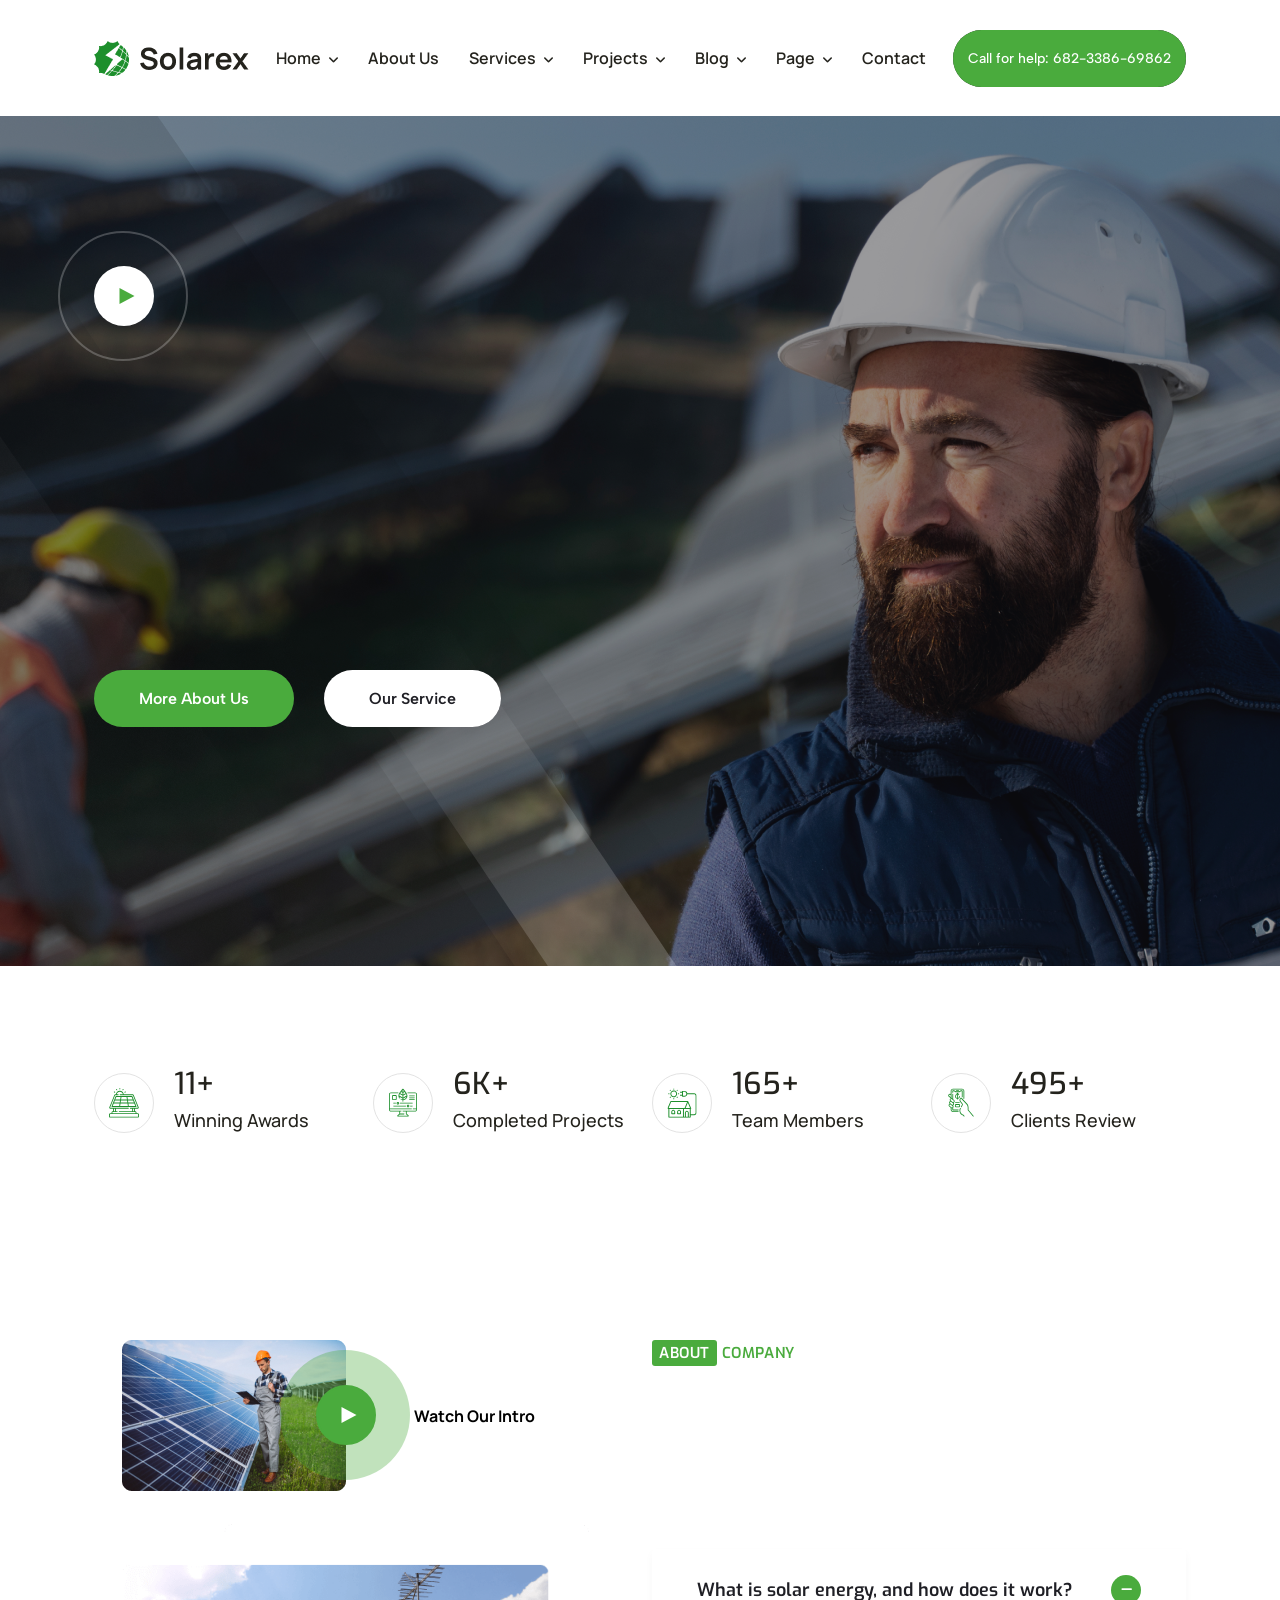
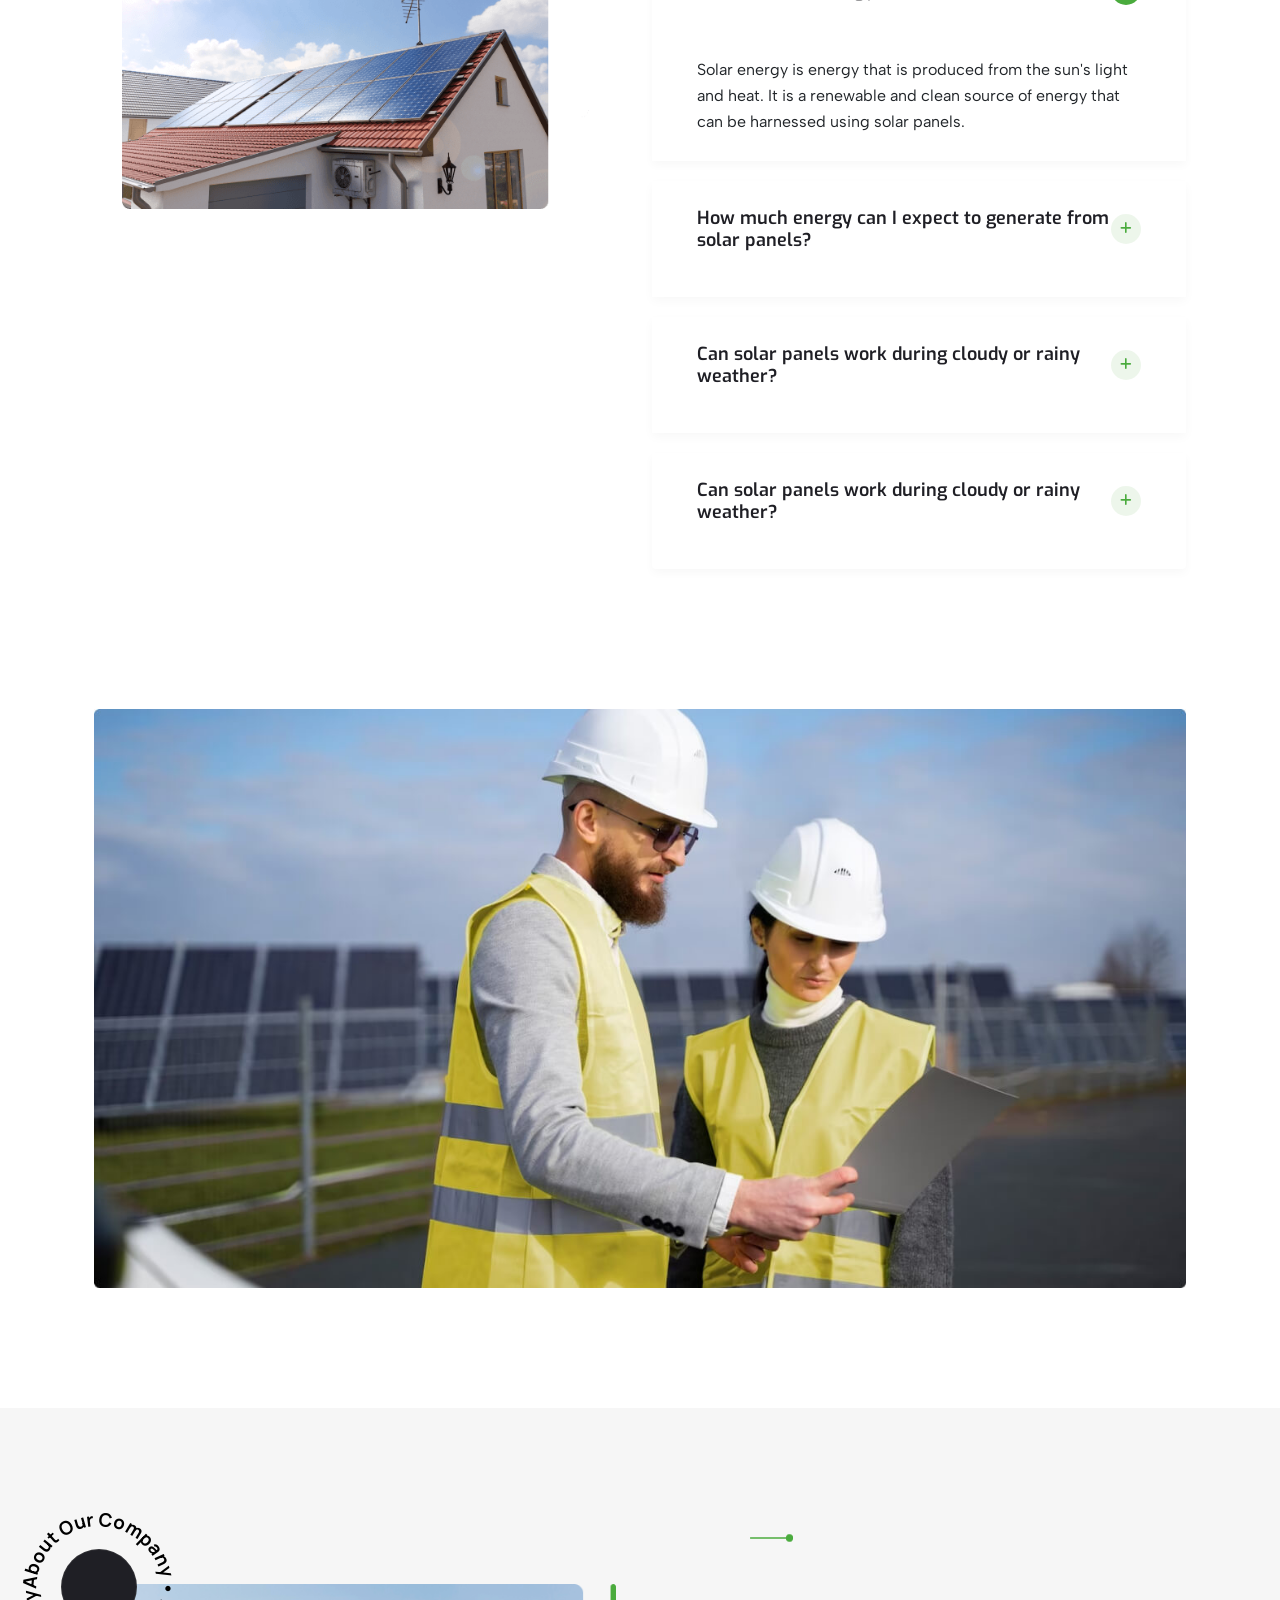
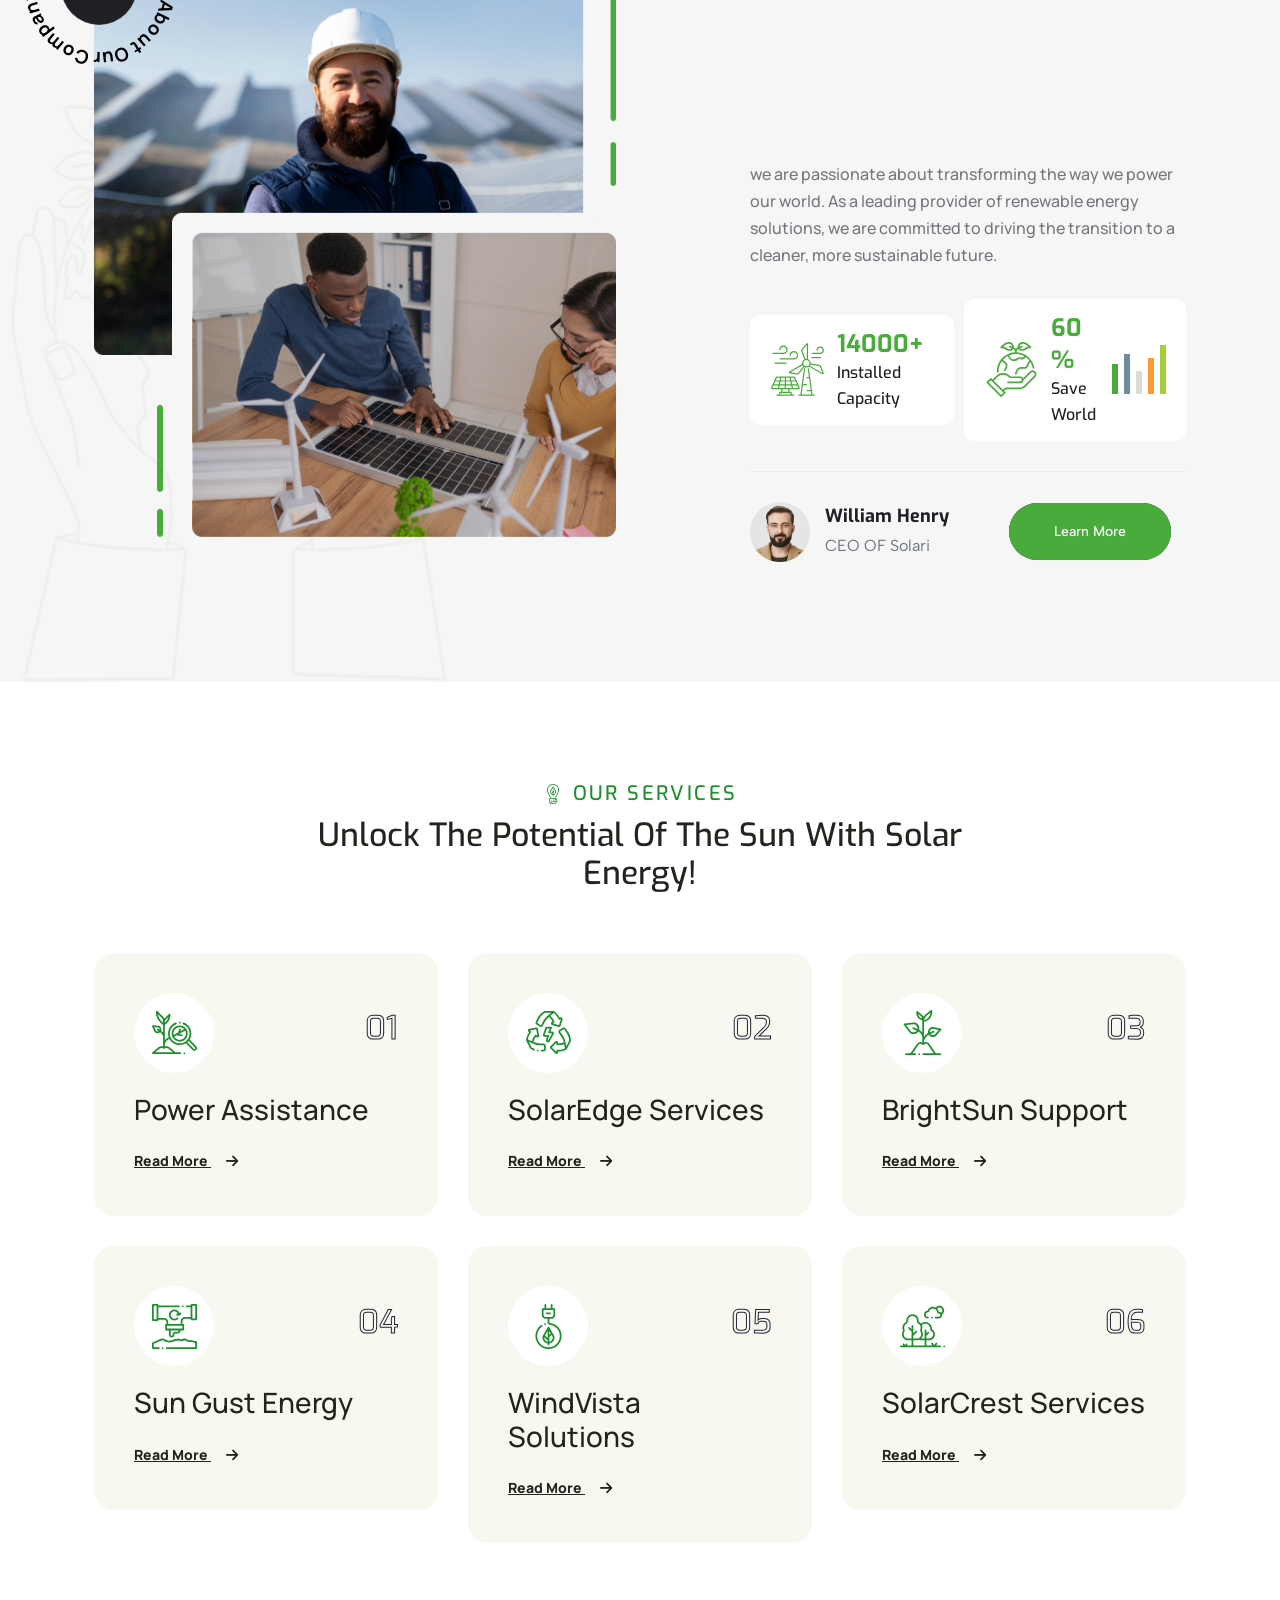
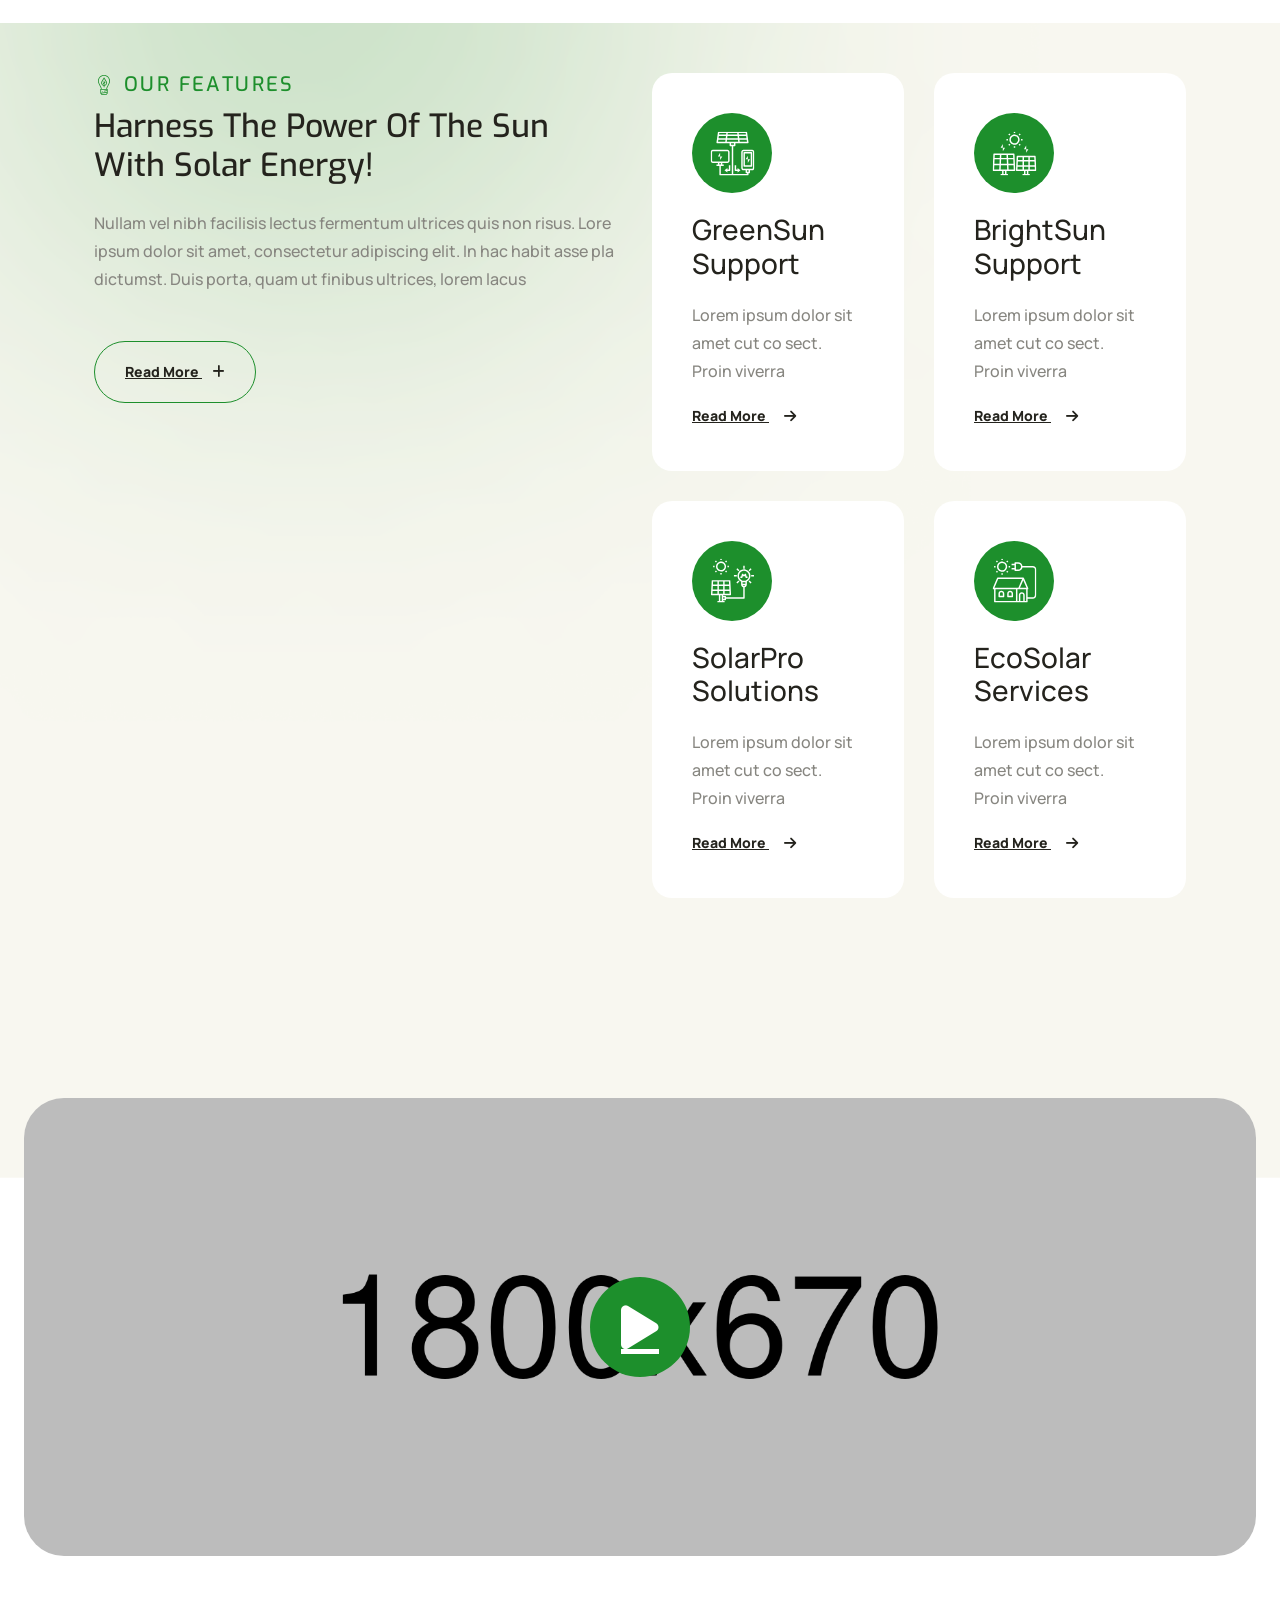
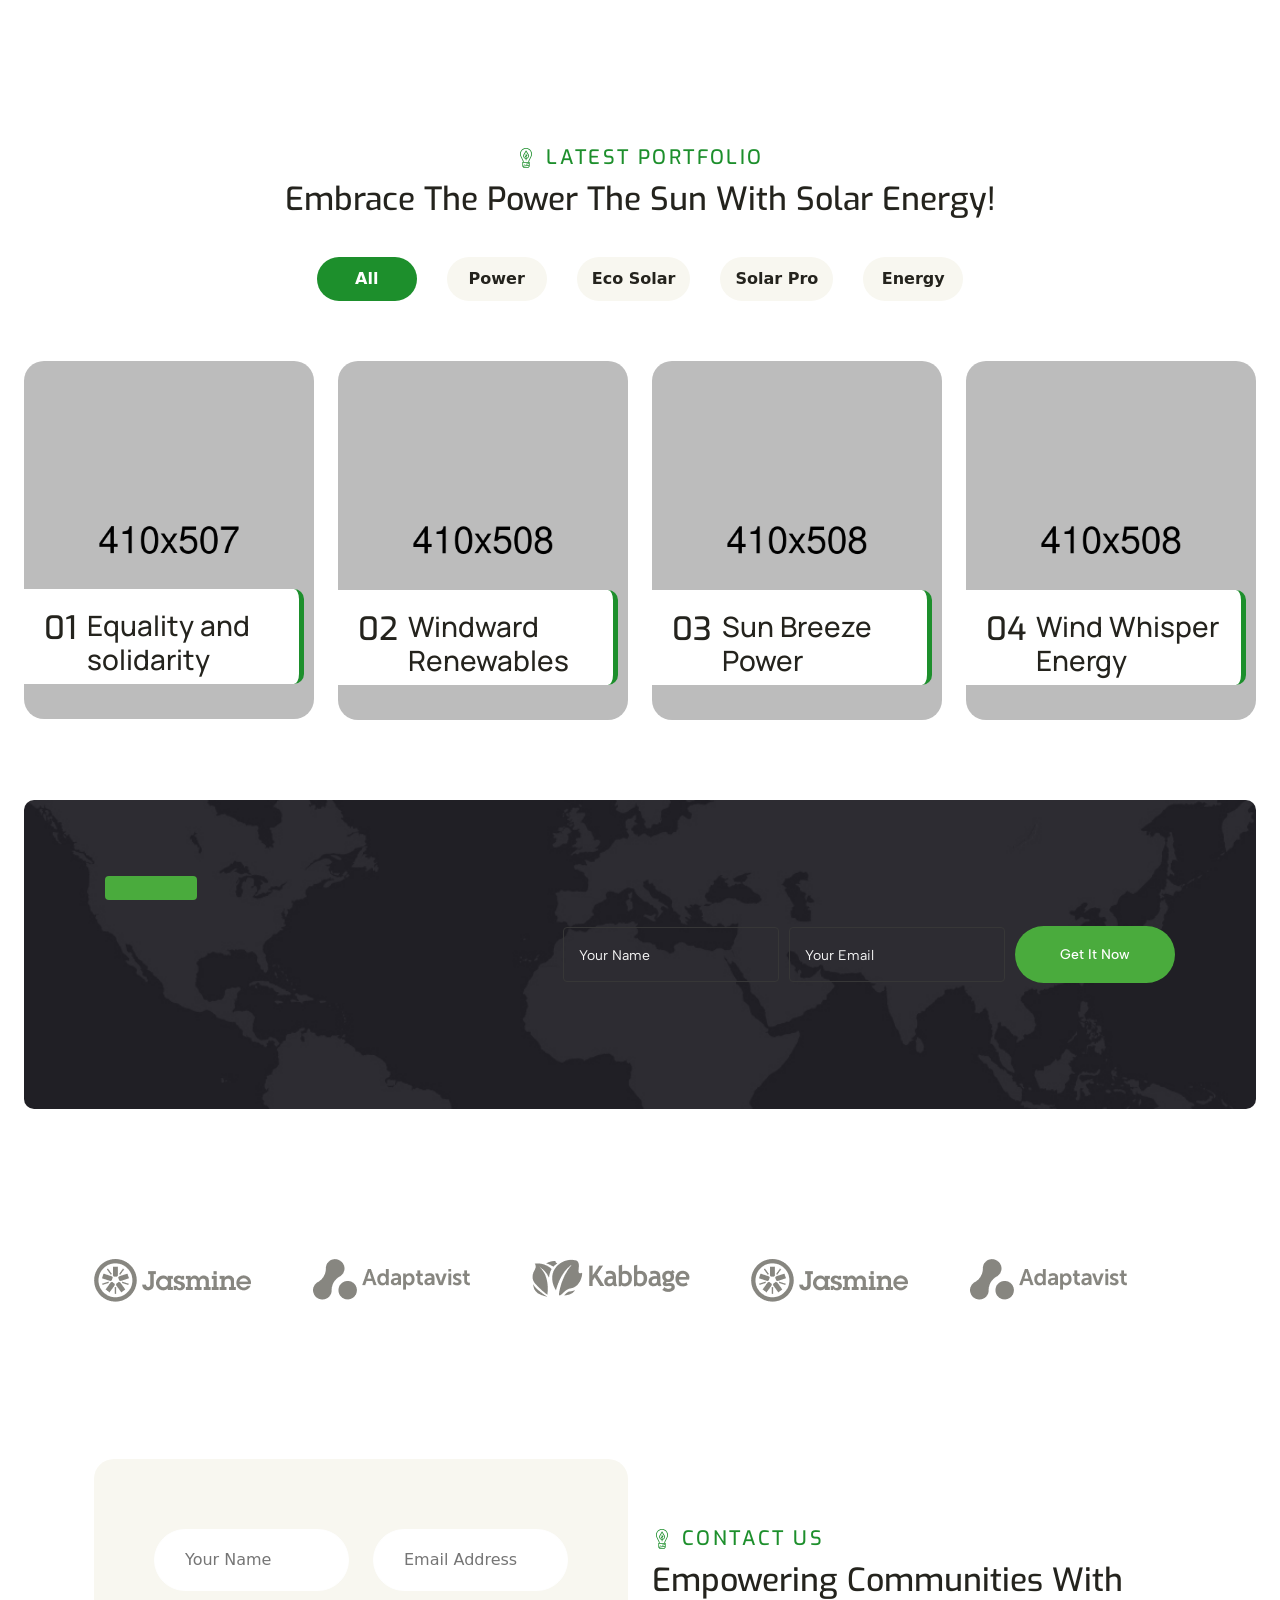
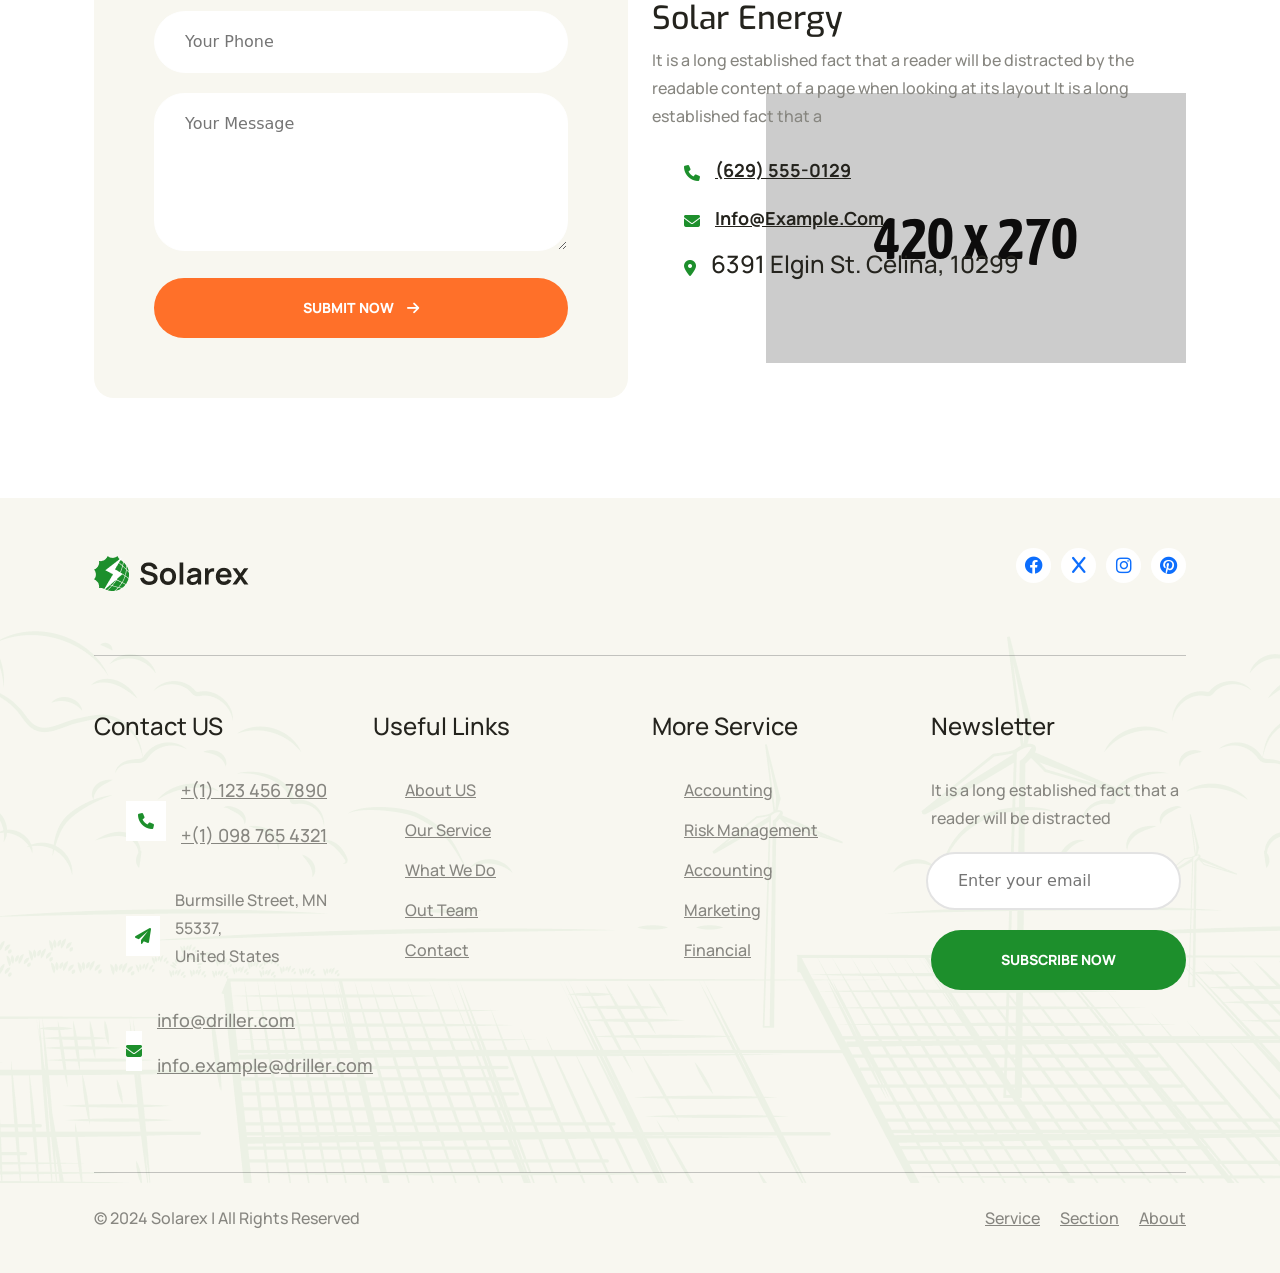
==== index.html @ a79e0fa5 "first commit" ====
<!DOCTYPE html>
<!-- Language -->
<html lang="zxx">
	<head>
		<!-- Meta Tags -->
		<meta charset="UTF-8">
		<meta name="viewport" content="width=device-width, initial-scale=1.0">
		<!-- Page Title -->
		<title>Solarex - Solar & Renewable Energy HTML Template</title>
		<!-- Favicon -->
		<link rel="shortcut icon" href="./assets/images/favicon.ico">

		<!-- Bootstrap CSS -->
		<link rel="stylesheet" href="assets/vendors/bootstrap/css/bootstrap.min.css">
		<!-- FontAwesome CSS -->
		<link rel="stylesheet" href="./assets/vendors/font-awesome/css/all.min.css">
		<!-- Slick Slider CSS -->
		<link rel="stylesheet" href="./assets/vendors/slick-slider/slick.css">
		<!-- Slick Slider Theme -->
		<link rel="stylesheet" href="./assets/vendors/slick-slider/slick-theme.css">

		<!-- MetisMenu CSS -->
		<link rel="stylesheet" href="./assets/vendors/metismenu/metismenu.css">

		<!-- Magnific Popup -->
		<link rel="stylesheet" href="./assets//vendors/magnific-popup/magnific-popup.css">

		<!-- Main Stylesheet -->
		<link rel="stylesheet" href="./assets/css/style.css">



	    <!-- fontawesome css -->
		<link rel="stylesheet" href="assets-2/css/plugins/fontawesome-6.css">
		<!-- fontawesome css -->
		<link rel="stylesheet" href="assets-2/css/plugins/swiper.css">
		<link rel="stylesheet" href="assets-2/css/plugins/unicons.css">
		<link rel="stylesheet" href="assets-2/css/plugins/metismenu.css">
		<link rel="stylesheet" href="assets-2/css/vendor/animate.css">
		<link rel="stylesheet" href="assets-2/css/vendor/magnific-popup.css">
		<!-- bootstrap css -->
		<link rel="stylesheet" href="assets-2/css/vendor/bootstrap.min.css">
		<!-- Custom css -->
		<link rel="stylesheet" href="assets-2/css/style.css">
	</head>

	
	</head>
	<body class="body-wrapper home-one" data-scroll-animation="true">
		<!-- Overlay -->
		<div class="overlay"></div>

		<!-- Header Start -->
		<header class="srex-header srex-header--home-one">
			<div class="container">
				<nav
					class="ud-main-menu ud-main-menu--home-one d-flex align-items-center justify-content-between"
					aria-label="Main Navigation"
				>
					<div class="ud-main-menu__logo">
						<a href="index.html">
							<img
								src="assets/images/logo-black.png"
								alt="Solarex"
							>
						</a>
					</div>
					<ul class="ud-main-menu__links d-none d-lg-flex">
						<li>
							<a href="#"
								>Home <i class="fa-solid fa-angle-down"></i
							></a>
							<ul class="ud-main-menu__sub-menu">
								<li><a href="index.html">Home 1</a></li>
								<li><a href="index-2.html">Home 2</a></li>
								<li><a href="index-3.html">Home 3</a></li>
							</ul>
						</li>
						<li>
							<a href="about.html">About Us</a>
						</li>
						<li>
							<a href="#"
								>Services <i class="fa-solid fa-angle-down"></i
							></a>
							<ul class="ud-main-menu__sub-menu">
								<li><a href="services.html">Services</a></li>
								<li>
									<a href="services-details.html"
										>Services Details</a
									>
								</li>
							</ul>
						</li>
						<li>
							<a href="#"
								>Projects <i class="fa-solid fa-angle-down"></i
							></a>
							<ul class="ud-main-menu__sub-menu">
								<li><a href="projects.html">Projects</a></li>
								<li>
									<a href="projects-details.html"
										>Projects Details</a
									>
								</li>
							</ul>
						</li>
						<li>
							<a href="#"
								>Blog <i class="fa-solid fa-angle-down"></i
							></a>
							<ul class="ud-main-menu__sub-menu">
								<li><a href="Blog.html">Blog</a></li>
								<li>
									<a href="Blog-details.html">Blog Details</a>
								</li>
							</ul>
						</li>
						<li>
							<a href="#"
								>Page <i class="fa-solid fa-angle-down"></i
							></a>
							<ul class="ud-main-menu__sub-menu">
								<li><a href="faq.html">FAQ</a></li>
							</ul>
						</li>
						<li>
							<a href="contact.html">Contact</a>
						</li>
					</ul>

					<div class="ud-hamburger-menu d-block d-lg-none">
						<div class="ud-hamburger-menu__btn">
							<span></span>
						</div>
					</div>
					<div class="site2-section">
						<!-- Pasted Section from Website 2 -->
						<a href="tel:+4733378901" class="rts-btn btn-primary" style="padding: 19px 15px">Call for help:
							682-3386-69862</a>
					  </div>
					
				</nav>
			</div>

			<!-- Side Popup -->
			<div class="ud-side-popup ud-side-popup--home-one">
				<div class="ud-side-popup__header">
					<div class="ud-side-popup__header-logo">
						<img
							src="./assets/images/logo-black.png"
							alt="Solarex"
						>
					</div>
					<button class="side-popup-close">
						<i class="fa-solid fa-xmark"></i>
					</button>
				</div>
				<div class="ud-side-popup__body">
					<ul class="metismenu" id="side-menu">
						<li>
							<a href="#">
								Home <i class="fa-solid fa-plus"></i>
							</a>
							<ul class="sub-menu collapse" aria-expanded="false">
								<li>
									<a href="index.html">Home 1</a>
								</li>
								<li>
									<a href="index-2.html">Home 2</a>
								</li>
								<li>
									<a href="index-3.html">Home 3</a>
								</li>
							</ul>
						</li>
						<li>
							<a href="about.html">About Us</a>
						</li>
						<li>
							<a href="#">
								Services <i class="fa-solid fa-plus"></i>
							</a>
							<ul class="sub-menu collapse" aria-expanded="false">
								<li>
									<a href="services.html">Services</a>
								</li>
								<li>
									<a href="services-details.html"
										>Services Details</a
									>
								</li>
							</ul>
						</li>
						<li>
							<a href="#">
								Projects <i class="fa-solid fa-plus"></i>
							</a>
							<ul class="sub-menu collapse" aria-expanded="false">
								<li>
									<a href="projects.html">Projects</a>
								</li>
								<li>
									<a href="projects-details.html"
										>Projects Details</a
									>
								</li>
							</ul>
						</li>
						<li>
							<a href="#">
								Blog <i class="fa-solid fa-plus"></i>
							</a>
							<ul class="sub-menu collapse" aria-expanded="false">
								<li>
									<a href="Blog.html">Blog</a>
								</li>
								<li>
									<a href="Blog-details.html">Blog Details</a>
								</li>
							</ul>
						</li>
						<li>
							<a href="#">
								Pages <i class="fa-solid fa-plus"></i>
							</a>
							<ul class="sub-menu collapse" aria-expanded="false">
								<li>
									<a href="faq.html">FAQ</a>
								</li>
							</ul>
						</li>
						<li>
							<a href="contact.html">Contact</a>
						</li>
					</ul>
				</div>
				<div class="ud-side-popup__bottom">
					<div class="ud-side-popup__bottom-info">
						<div
							class="ud-side-popup__bottom-info-box d-flex align-items-center gap-3 py-0 m-0"
						>
							<i class="fa-solid fa-phone"></i>
							<div class="ud-header-info-box__details">
								<span>Need Help?</span>
								<h4>
									<a href="tel:+3075550133">(307) 555-0133</a>
								</h4>
							</div>
						</div>
						<div
							class="ud-side-popup__bottom-info-box d-flex align-items-center gap-3 py-0 m-0"
						>
							<i class="fa-solid fa-paper-plane"></i>
							<div class="ud-header-info-box__details">
								<span>Shreekol, Dublia Bazar</span>
								<h4>Pabna, Bangladesh</h4>
							</div>
						</div>
						<div
							class="ud-side-popup__bottom-info-box d-flex align-items-center gap-3 py-0 m-0"
						>
							<i class="fa-solid fa-envelope"></i>
							<div class="ud-header-info-box__details">
								<span>Send email</span>
								<h4>
									<a href="mailto:hello@example.com"
										>hello@example.com</a
									>
								</h4>
							</div>
						</div>
					</div>
					<ul class="ud-side-popup__bottom-socials">
						<li>
							<a href="#">
								<i class="fa-brands fa-facebook-f"></i>
							</a>
						</li>
						<li>
							<a href="#">
								<i class="fa-brands fa-x-twitter"></i>
							</a>
						</li>
						<li>
							<a href="#">
								<i class="fa-brands fa-instagram"></i>
							</a>
						</li>
						<li>
							<a href="#">
								<i class="fa-brands fa-youtube"></i>
							</a>
						</li>
					</ul>
				</div>
			</div>
		</header>
		<!-- Header End -->

		<div class="site2-section">

			  <!-- banner area start -->
			  <div class="banner-area-start banner-solar-energy-bg bg_image">
				<div class="container">
					<div class="row align-items-center">
						<div class="col-lg-12 align-items-center">
							<div class="banner-solar-energy-inner">
								<div class="wrapper">
									<div class="vedio-icone">
										<a class="video-play-button play-video" href="#">
											<span></span>
											<p class="text skew-up">
												Intro Video
											</p>
										</a>
										<div class="video-overlay">
											<a class="video-overlay-close">×</a>
										</div>
									</div>
									<h1 class="title skew-up">
										Friendly energy 24/7 <br>
										without ever hurting <br>
										the planet
									</h1>
									<p class="disc skew-up">
										Proin a faucibus sodales sollicitudin fringilla ultricies penatibus
									</p>
									<div class="button-area ">
										<a href="aboutus.html" class="rts-btn btn-primary">More About Us</a>
										<a href="service.html" class="rts-btn btn-primary bg-w">Our Service</a>
									</div>
								</div>
							</div>
						</div>
					</div>
				</div>
			</div>
			<!-- banner area end -->
		</div>

		
			<!-- Stats Section Start -->
			<div class="srex-stats srex-section">
				<div class="container">
					<div class="srex-stats__items wow ud-fade-in-up" data-wow-duration="1.3s">
						<div class="row">
							<div class="col-md-6 col-lg-3 col-12">
								<div class="srex-stats__item">
									<div class="srex-stats__item__icon">
										<img
											src="./assets/images/home-one/stats/awards.svg"
											alt="Winning Awards"
										>
									</div>
									<div class="srex-stats__item__text">
										<h2><span class="counter">20</span>+</h2>
										<h3>Winning Awards</h3>
									</div>
								</div>
							</div>
							<div class="col-md-6 col-lg-3 col-12">
								<div class="srex-stats__item">
									<div class="srex-stats__item__icon">
										<img
											src="./assets/images/home-one/stats/projects.svg"
											alt="Completed Projects"
										>
									</div>
									<div class="srex-stats__item__text">
										<h2><span class="counter">10</span>K+</h2>
										<h3>Completed Projects</h3>
									</div>
								</div>
							</div>
							<div class="col-md-6 col-lg-3 col-12">
								<div class="srex-stats__item">
									<div class="srex-stats__item__icon">
										<img
											src="./assets/images/home-one/stats/members.svg"
											alt="Team members"
										>
									</div>
									<div class="srex-stats__item__text">
										<h2><span class="counter">300</span>+</h2>
										<h3>Team Members</h3>
									</div>
								</div>
							</div>
							<div class="col-md-6 col-lg-3 col-12">
								<div class="srex-stats__item">
									<div class="srex-stats__item__icon">
										<img
											src="./assets/images/home-one/stats/clients.svg"
											alt="Clients Review"
										>
									</div>
									<div class="srex-stats__item__text">
										<h2><span class="counter">900</span>+</h2>
										<h3>Clients Review</h3>
									</div>
								</div>
							</div>
						</div>
					</div>
				</div>
			</div>
			<!-- Stats Section End -->



			<div class="site2-section">
				   <!-- rts faq area start -->
   <div class="faq-section-start-solar rts-section-gapTop">
	<div class="container">
		<div class="row g-24 align-items-start">
			<div class="col-lg-6 pl--40">
				<div class="faq-solari-image-area">
					<div class="thumbnail-small">
						<img src="assets-2/images/faq/04.png" alt="solar">
						<div class="video-area-start">
							<div class="vedio-icone">
								<a class="video-play-button play-video" href="#">
									<span></span>
									<p class="text">
										Watch Our Intro
									</p>
								</a>
								<div class="video-overlay">
									<a class="video-overlay-close">×</a>
								</div>
							</div>
						</div>
					</div>
					<div class="thumbnail-large-bottom">
						<img src="assets-2/images/faq/05.png" alt="solar">
					</div>
				</div>
			</div>
			<div class="col-lg-6">
				<div class="title-area-left">
					<p class="pre">
						<span>About</span> Company
					</p>
					<h2 class="title skew-up">
						Some General Question?
					</h2>
				</div>
				<div class="accordion-solar-faq">
					<div class="accordion" id="accordionExample">
						<div class="accordion-item">
							<h2 class="accordion-header" id="headingOne">
								<button class="accordion-button" type="button" data-bs-toggle="collapse" data-bs-target="#collapseOne" aria-expanded="true" aria-controls="collapseOne">
									What is solar energy, and how does it work?
								</button>
							</h2>
							<div id="collapseOne" class="accordion-collapse collapse show" aria-labelledby="headingOne" data-bs-parent="#accordionExample">
								<div class="accordion-body">
									Solar energy is energy that is produced from the sun's light and heat. It is a renewable and clean source of energy that can be harnessed using solar panels.
								</div>
							</div>
						</div>
						<div class="accordion-item">
							<h2 class="accordion-header" id="headingTwo">
								<button class="accordion-button collapsed" type="button" data-bs-toggle="collapse" data-bs-target="#collapseTwo" aria-expanded="false" aria-controls="collapseTwo">
									How much energy can I expect to generate from solar panels?
								</button>
							</h2>
							<div id="collapseTwo" class="accordion-collapse collapse" aria-labelledby="headingTwo" data-bs-parent="#accordionExample">
								<div class="accordion-body">
									Solar energy is energy that is produced from the sun's light and heat. It is a renewable and clean source of energy that can be harnessed using solar panels.
								</div>
							</div>
						</div>
						<div class="accordion-item">
							<h2 class="accordion-header" id="headingThree">
								<button class="accordion-button collapsed" type="button" data-bs-toggle="collapse" data-bs-target="#collapseThree" aria-expanded="false" aria-controls="collapseThree">
									Can solar panels work during cloudy or rainy weather?
								</button>
							</h2>
							<div id="collapseThree" class="accordion-collapse collapse" aria-labelledby="headingThree" data-bs-parent="#accordionExample">
								<div class="accordion-body">
									Solar energy is energy that is produced from the sun's light and heat. It is a renewable and clean source of energy that can be harnessed using solar panels.
								</div>
							</div>
						</div>
						<div class="accordion-item">
							<h2 class="accordion-header" id="headingFour">
								<button class="accordion-button collapsed" type="button" data-bs-toggle="collapse" data-bs-target="#collapseFour" aria-expanded="false" aria-controls="collapseFour">
									Can solar panels work during cloudy or rainy weather?
								</button>
							</h2>
							<div id="collapseFour" class="accordion-collapse collapse" aria-labelledby="headingFour" data-bs-parent="#accordionExample">
								<div class="accordion-body">
									Solar energy is energy that is produced from the sun's light and heat. It is a renewable and clean source of energy that can be harnessed using solar panels.
								</div>
							</div>
						</div>
					</div>
				</div>
			</div>
		
		</div>
	</div>
</div>
<!-- rts faq area end -->
</div>


<div class="site2-section">
		<!-- About US Bottom End-->
		<div class="site2-section">
			<div class="rts-project-details-area rts-section-gap">
				<div class="container">
					<div class="row">
						<div class="col-lg-12">
							<div class="project-details-carousel-big">
								<div class="swiper project-details-carousel">
									<div class="swiper-wrapper">
										<div class="swiper-slide">
											<div class="project-details-area-main">
												<div class="thumbnail">
													<img src="assets-2/images/project/09.jpg" alt="project-details">
												</div>
											</div>
										</div>
										<div class="swiper-slide">
											<div class="project-details-area-main">
												<div class="thumbnail">
													<img src="assets-2/images/project/09.jpg" alt="project-details">
												</div>
											</div>
										</div>
										<div class="swiper-slide">
											<div class="project-details-area-main">
												<div class="thumbnail">
													<img src="assets-2/images/project/09.jpg" alt="project-details">
												</div>
											</div>
										</div>
									</div>
									<div class="swiper-button-next"></div>
									<div class="swiper-button-prev"></div>
								</div>
							</div>
						</div>
					</div>
				
				</div>
			</div>
		</div>
		<!-- Features Start -->
</div>

     <!-- about area start -->
	   <div class="site2-section"> 
            <div class="rts-about-area-start-h3-soalri rts-section-gap bg-lighten">
	<div class="bottom-left-img images">
		<img src="assets-2/images/about/27.png" alt="about-bottom-left">
	</div>
	<div class="container">
		<div class="row g-5 align-items-center">
			<div class="col-lg-6">
				<!-- about left area start -->
				<div class="about-lefta-area-solari-2 pb--150">
					<div class="thumbnail-image-lg">
						<img src="assets-2/images/about/23.png" alt="about">
					</div>
					<div class="thumbnail-image-bottom images-2">
						<img src="assets-2/images/about/24.png" alt="about">
						<!-- <div class="vedio-icone">
							<a class="video-play-button play-video" href="#">
								<span></span>
							</a>
							<div class="video-overlay">
								<a class="video-overlay-close">×</a>
							</div>
						</div> -->
					</div>
					<div class="left-top-speen-style">
						<div class="top-left-speen">
							<a class="uni-circle-text" href="javascript:void(0);">
								<svg class="uni-circle-text-path uk-text-secondary uni-animation-spin" viewBox="0 0 100 100" width="170" height="170">
									<defs>
										<path id="circle" d="M 50, 50 m -37, 0 a 37,37 0 1,1 74,0 a 37,37 0 1,1 -74,0">
										</path>
									</defs>
									<text font-size="11">
										<textPath xlink:href="#circle">About Our Company • About Our Company •</textPath>
									</text>
								</svg>
								<i class="uk-position-center uk-text-secondary uk-icon-medium@m unicon-arrow-up-right uk-text-bold"></i>
							</a>
						</div>
					</div>

				</div>
				<!-- about left area end -->
			</div>
			<div class="col-lg-6 pl--110 pl_sm--15 mt_sm--80 pl_md--15">
				<div class="about-area-solari-3-right">
					<div class="solari-title-area-three">
						<span class="pre-title skew-up">About Us</span>
						<h2 class="title skew-up">We believe solar power should be accessible</h2>
					</div>
					<div class="inner-content">
						<p class="disc">
							we are passionate about transforming the way we power our world. As a leading provider of renewable energy solutions, we are committed to driving the transition to a cleaner, more sustainable future.
						</p>
						<div class="importanc-wrapper">
							<div class="single">
								<div class="icon">
									<svg width="55" height="55" viewBox="0 0 55 55" fill="none" xmlns="http://www.w3.org/2000/svg">
										<path d="M23.8916 52.4916H21.7666V50.9083C21.7666 50.2666 21.2416 49.7416 20.6 49.7416H19.4833V47.2999H28.525C28.9583 47.2999 29.3583 47.0833 29.5916 46.7166C29.825 46.35 29.8583 45.9 29.6833 45.5083L25.1 35.3249C24.9 34.8749 24.4416 34.575 23.9416 34.575H6.8833C6.3833 34.575 5.9333 34.8666 5.72497 35.3249L1.14164 45.5083C0.966637 45.9 0.99997 46.35 1.2333 46.7166C1.46664 47.0833 1.86664 47.2999 2.29997 47.2999H11.3416V49.7416H10.225C9.5833 49.7416 9.0583 50.2666 9.0583 50.9083V52.4916H6.94164C6.6083 52.4916 6.3333 52.7666 6.3333 53.1C6.3333 53.4333 6.6083 53.7083 6.94164 53.7083H23.8916C24.225 53.7083 24.5 53.4333 24.5 53.1C24.5 52.7666 24.2333 52.4916 23.8916 52.4916ZM28.5833 46.0083L28.5333 46.0833H23L22.4166 43.4916H27.4583L28.5833 46.0083ZM26.9083 42.2749H22.1416L21.5333 39.5916H25.7L26.9083 42.2749ZM23.95 35.7916C23.975 35.7916 23.9916 35.8083 24 35.825L25.15 38.3833H21.2583L20.675 35.7916H23.95ZM16.025 35.7916H19.4333L20.0166 38.3833H16.025V35.7916ZM16.025 39.5999H20.2916L20.9 42.2833H16.0333V39.5999H16.025ZM16.025 43.4916H21.1666L21.75 46.0833H16.0166V43.4916H16.025ZM18.275 47.2999V49.7416H12.5583V47.2999H18.275ZM11.4083 35.7916H14.8166V38.3833H10.825L11.4083 35.7916ZM14.8083 39.5999V42.2833H9.94164L10.55 39.5999H14.8083ZM6.8833 35.7916H10.1583L9.57497 38.3833H5.7083L6.8833 35.7916ZM7.84164 46.0833H2.29997L2.24997 46.0083L3.39164 43.4916H8.42497L7.84164 46.0833ZM3.94164 42.2749L5.1583 39.5916H9.29997L8.69164 42.2749H3.94164ZM9.0833 46.0833L9.66664 43.4916H14.8083V46.0833H9.0833ZM20.5583 52.4916H10.2666L10.2333 50.9499L20.5583 50.9083V52.4916Z" fill="#4AAB3D" />
										<path d="M51.1665 24.3167C50.8331 23.4501 50.0748 22.8417 49.1831 22.7167L40.6415 21.4334C40.6498 21.3417 40.6665 21.2501 40.6665 21.1584C40.6665 19.3834 39.5831 17.8584 38.0498 17.2084V2.33339C38.0498 1.88339 37.7831 1.50006 37.3581 1.35839C36.9415 1.20839 36.4998 1.34173 36.2248 1.68339L31.7581 7.20006C31.1915 7.90839 31.0331 8.86673 31.3665 9.72506L34.3915 17.3917C33.0331 18.1167 32.0915 19.5251 32.0915 21.1667C32.0915 21.4917 32.1331 21.8001 32.1998 22.1001L19.2831 29.5584C18.8998 29.7751 18.7081 30.2001 18.7831 30.6334C18.8665 31.0667 19.1998 31.3917 19.6331 31.4584L26.6415 32.5667C26.7665 32.5834 26.8998 32.5917 27.0248 32.5917C27.7915 32.5917 28.5331 32.2417 29.0165 31.6334L34.3581 24.9167C34.9665 25.2417 35.6498 25.4501 36.3831 25.4501C37.3665 25.4501 38.2581 25.1084 38.9831 24.5501L52.2415 32.1917C52.4081 32.2834 52.5831 32.3334 52.7581 32.3334C52.9998 32.3334 53.2331 32.2501 53.4331 32.0751C53.7665 31.7834 53.8748 31.3417 53.7165 30.9417L51.1665 24.3167ZM32.4915 9.27506C32.3248 8.83339 32.3998 8.32506 32.6998 7.95839L36.8331 2.85006V16.9167C36.6831 16.9001 36.5331 16.8667 36.3831 16.8667C36.0915 16.8667 35.7998 16.9001 35.5248 16.9501L32.4915 9.27506ZM28.0665 30.8834C27.7665 31.2584 27.3081 31.4417 26.8331 31.3667L20.3498 30.3417L32.6498 23.2334C32.8498 23.5917 33.0831 23.9251 33.3748 24.2084L28.0665 30.8834ZM36.3831 24.2334C34.6831 24.2334 33.3081 22.8501 33.3081 21.1584C33.3081 19.4584 34.6915 18.0834 36.3831 18.0834C38.0748 18.0834 39.4581 19.4667 39.4581 21.1584C39.4581 22.8584 38.0748 24.2334 36.3831 24.2334ZM39.8581 23.6501C40.0831 23.3417 40.2581 22.9917 40.3915 22.6251L49.0081 23.9167C49.4665 23.9751 49.8581 24.3001 50.0248 24.7501L52.3831 30.8751L39.8581 23.6501Z" fill="#4AAB3D" />
										<path d="M44.1752 52.4917H42.5335L39.0002 26.8334C38.9585 26.5001 38.6502 26.2751 38.3169 26.3167C37.9835 26.3584 37.7502 26.6667 37.8002 27.0001L38.9002 34.9751H36.9085C36.5752 34.9751 36.3002 35.2501 36.3002 35.5834C36.3002 35.9167 36.5752 36.1917 36.9085 36.1917H39.0669L40.7002 48.0501H37.0919C36.7585 48.0501 36.4835 48.3251 36.4835 48.6584C36.4835 48.9917 36.7585 49.2667 37.0919 49.2667H40.8669L41.3085 52.4917H31.5919L32.8752 43.1501H36.3585C36.6919 43.1501 36.9669 42.8751 36.9669 42.5417C36.9669 42.2084 36.6919 41.9334 36.3585 41.9334H33.0419L35.0919 27.0501C35.1335 26.7167 34.9085 26.4084 34.5752 26.3667C34.2335 26.3251 33.9335 26.5501 33.8919 26.8834L30.3669 52.4917H28.8085C28.4752 52.4917 28.2002 52.7667 28.2002 53.1001C28.2002 53.4334 28.4752 53.7084 28.8085 53.7084H44.1669C44.5002 53.7084 44.7752 53.4334 44.7752 53.1001C44.7752 52.7667 44.5085 52.4917 44.1752 52.4917Z" fill="#4AAB3D" />
										<path d="M20.25 13.9418C20.5833 13.9418 20.8583 13.6668 20.8583 13.3334C20.8583 11.6668 22.2166 10.3084 23.8833 10.3084C25.55 10.3084 26.9 11.6668 26.9 13.3334C26.9 15.0001 25.55 16.3501 23.8833 16.3501H10.2416C9.9083 16.3501 9.6333 16.6251 9.6333 16.9584C9.6333 17.2918 9.9083 17.5668 10.2416 17.5668H23.8833C26.2166 17.5668 28.1166 15.6668 28.1166 13.3334C28.1166 11.0001 26.2166 9.1001 23.8833 9.1001C21.55 9.1001 19.65 11.0001 19.65 13.3334C19.6416 13.6751 19.9083 13.9418 20.25 13.9418Z" fill="#4AAB3D" />
										<path d="M3.01654 11.9166H13.4165C15.7499 11.9166 17.6499 10.0166 17.6499 7.68329C17.6499 5.34995 15.7499 3.44995 13.4165 3.44995C11.0832 3.44995 9.1832 5.34995 9.1832 7.68329C9.1832 8.01662 9.4582 8.29162 9.79154 8.29162C10.1249 8.29162 10.3999 8.01662 10.3999 7.68329C10.3999 6.01662 11.7582 4.65828 13.4249 4.65828C15.0915 4.65828 16.4415 6.01662 16.4415 7.68329C16.4415 9.34995 15.0915 10.7 13.4249 10.7H3.01654C2.6832 10.7 2.4082 10.975 2.4082 11.3083C2.41654 11.6416 2.6832 11.9166 3.01654 11.9166Z" fill="#4AAB3D" />
										<path d="M42.3998 11.9167H50.2165C52.2832 11.9167 53.9582 10.2417 53.9582 8.17505C53.9582 6.10838 52.2832 4.42505 50.2165 4.42505C48.1498 4.42505 46.4665 6.10838 46.4665 8.17505C46.4665 8.50838 46.7415 8.78338 47.0748 8.78338C47.4082 8.78338 47.6832 8.50838 47.6832 8.17505C47.6832 6.77505 48.8165 5.64172 50.2165 5.64172C51.6082 5.64172 52.7415 6.77505 52.7415 8.17505C52.7415 9.56672 51.6082 10.7 50.2165 10.7H42.3998C42.0665 10.7 41.7915 10.975 41.7915 11.3084C41.7998 11.6417 42.0665 11.9167 42.3998 11.9167Z" fill="#4AAB3D" />
										<path d="M42.0082 16.3251H50.4166C50.7499 16.3251 51.0249 16.0501 51.0249 15.7167C51.0249 15.3834 50.7499 15.1084 50.4166 15.1084H42.0082C41.6749 15.1084 41.3999 15.3834 41.3999 15.7167C41.3999 16.0501 41.6666 16.3251 42.0082 16.3251Z" fill="#4AAB3D" />
										<path d="M4.73333 20.55C4.4 20.55 4.125 20.825 4.125 21.1584C4.125 21.4917 4.4 21.7667 4.73333 21.7667H16.125C16.4583 21.7667 16.7333 21.4917 16.7333 21.1584C16.7333 20.825 16.4583 20.55 16.125 20.55H4.73333Z" fill="#4AAB3D" />
									</svg>
								</div>
								<div class="info">
									<h6 class="title">14000+</h6>
									<p>Installed Capacity</p>
								</div>
							</div>
							<div class="single">
								<div class="icon">

									<svg width="55" height="55" viewBox="0 0 55 55" fill="none" xmlns="http://www.w3.org/2000/svg">
										<g clip-path="url(#clip0_49_535)">
											<path d="M51.2801 29.5011C50.9182 29.1392 50.4886 28.852 50.0157 28.6561C49.5428 28.4602 49.0359 28.3594 48.5241 28.3594C48.0122 28.3594 47.5054 28.4602 47.0325 28.6561C46.5596 28.852 46.1299 29.1392 45.768 29.5011L39.0962 36.173C38.8035 35.6311 38.3702 35.1782 37.8418 34.8618C37.3135 34.5454 36.7096 34.3772 36.0938 34.375H26.3343C25.4942 33.3581 24.4508 32.528 23.2711 31.9379C22.0914 31.3478 20.8015 31.0106 19.4839 30.9481C18.1664 30.8856 16.8503 31.099 15.62 31.5747C14.3897 32.0505 13.2724 32.778 12.3397 33.7107L8.59378 37.4567L7.48261 36.3455C7.40283 36.2657 7.30811 36.2024 7.20385 36.1592C7.0996 36.116 6.98785 36.0938 6.875 36.0938C6.76215 36.0938 6.65041 36.116 6.54615 36.1592C6.4419 36.2024 6.34718 36.2657 6.2674 36.3455L2.8299 39.783C2.75008 39.8628 2.68676 39.9575 2.64356 40.0618C2.60036 40.1661 2.57813 40.2778 2.57812 40.3907C2.57813 40.5035 2.60036 40.6152 2.64356 40.7195C2.68676 40.8238 2.75008 40.9185 2.8299 40.9983L16.5799 54.7483C16.6597 54.8281 16.7544 54.8914 16.8587 54.9346C16.9629 54.9778 17.0747 55 17.1875 55C17.3004 55 17.4121 54.9778 17.5164 54.9346C17.6206 54.8914 17.7153 54.8281 17.7951 54.7483L21.2326 51.3108C21.3124 51.231 21.3757 51.1363 21.4189 51.032C21.4621 50.9277 21.4844 50.816 21.4844 50.7032C21.4844 50.5903 21.4621 50.4786 21.4189 50.3743C21.3757 50.27 21.3124 50.1753 21.2326 50.0955L20.1215 48.9844L21.0853 48.0205C21.57 47.5389 22.2249 47.2677 22.9082 47.2656H35.4682C36.5972 47.2688 37.7157 47.0479 38.7588 46.6158C39.8019 46.1837 40.7489 45.549 41.545 44.7483L51.2801 35.0132C51.6421 34.6513 51.9293 34.2217 52.1252 33.7488C52.3211 33.2759 52.4219 32.7691 52.4219 32.2572C52.4219 31.7453 52.3211 31.2385 52.1252 30.7656C51.9293 30.2927 51.6421 29.863 51.2801 29.5011ZM17.1875 52.9254L4.65274 40.3906L6.87503 38.1683L19.4098 50.7031L17.1875 52.9254ZM50.0649 33.798L40.3298 43.5331C39.6928 44.1736 38.9352 44.6813 38.1007 45.027C37.2662 45.3726 36.3714 45.5493 35.4682 45.5469H22.9082C22.3437 45.5453 21.7846 45.6558 21.2631 45.8718C20.7416 46.0878 20.2682 46.4051 19.8701 46.8053L18.9063 47.7692L9.80899 38.6719L13.5549 34.926C14.3283 34.1527 15.2566 33.5518 16.2788 33.1629C17.3009 32.7739 18.3938 32.6058 19.4856 32.6694C20.5774 32.733 21.6434 33.027 22.6135 33.532C23.5836 34.037 24.4358 34.7416 25.1141 35.5994L25.2463 35.7669C25.3267 35.8688 25.4291 35.9511 25.5459 36.0077C25.6627 36.0644 25.7908 36.0938 25.9206 36.0938H36.0938C36.5496 36.0938 36.9868 36.2748 37.3091 36.5972C37.6314 36.9195 37.8125 37.3567 37.8125 37.8125C37.8125 38.2683 37.6314 38.7055 37.3091 39.0278C36.9868 39.3502 36.5496 39.5312 36.0938 39.5312H24.0625C23.8346 39.5312 23.616 39.6218 23.4549 39.783C23.2937 39.9441 23.2032 40.1627 23.2032 40.3906C23.2032 40.6185 23.2937 40.8371 23.4549 40.9983C23.616 41.1595 23.8346 41.25 24.0625 41.25H36.0938C36.9344 41.2474 37.7448 40.9361 38.3711 40.3754C38.9974 39.8147 39.396 39.0436 39.4913 38.2084L46.9833 30.7163C47.3984 30.32 47.9502 30.0989 48.5241 30.0989C49.098 30.0989 49.6499 30.32 50.0649 30.7163C50.2673 30.9187 50.4278 31.1589 50.5373 31.4233C50.6468 31.6876 50.7032 31.971 50.7032 32.2572C50.7032 32.5433 50.6468 32.8267 50.5373 33.091C50.4278 33.3554 50.2673 33.5957 50.0649 33.798Z" fill="#4AAB3D" />
											<path d="M16.9675 17.512C16.9555 17.5288 16.9374 17.5383 16.9265 17.5562C16.9237 17.5609 16.9239 17.5663 16.9211 17.571C14.3074 20.8906 12.8877 24.9936 12.8906 29.2186C12.8906 29.3592 12.8915 29.4989 12.9011 29.6391C12.9162 29.856 13.013 30.0591 13.1719 30.2076C13.3308 30.356 13.5401 30.4386 13.7576 30.4389C13.7777 30.4389 13.7978 30.438 13.818 30.4368C13.9306 30.429 14.0405 30.3991 14.1415 30.3488C14.2426 30.2985 14.3327 30.2287 14.4068 30.1436C14.4808 30.0585 14.5374 29.9596 14.5733 29.8526C14.6091 29.7455 14.6235 29.6325 14.6157 29.5199C14.6085 29.4192 14.6094 29.3189 14.6094 29.2186C14.6101 25.6065 15.7565 22.0877 17.8835 19.1683C20.3139 20.7552 21.7364 22.2883 21.7949 23.4304C21.705 24.5169 21.3619 25.5671 20.7929 26.497C20.5398 27.0194 20.2742 27.5691 20.0292 28.1579C19.9858 28.2621 19.9634 28.3738 19.9632 28.4866C19.963 28.5995 19.985 28.7113 20.0281 28.8157C20.1149 29.0264 20.282 29.194 20.4924 29.2816C20.5966 29.325 20.7084 29.3474 20.8212 29.3476C20.9341 29.3477 21.0459 29.3257 21.1502 29.2827C21.361 29.1958 21.5286 29.0288 21.6162 28.8183C21.8482 28.2611 22.1004 27.7407 22.34 27.246C23.0535 26.0634 23.4563 24.7195 23.5111 23.3394C23.4223 21.606 21.8828 19.7526 18.9648 17.8239C20.2806 16.3345 21.8434 15.0831 23.5845 14.1249C25.2583 17.3865 27.2723 19.108 29.4714 19.108C29.6314 19.108 29.7912 19.099 29.9502 19.0811C31.4737 18.9841 32.9279 18.4089 34.1056 17.4375C34.8622 16.8525 35.1756 16.6108 36.9103 17.2167C38.5305 17.7808 40.2384 17.0737 41.7857 15.2385C43.125 16.198 44.3196 17.3449 45.3327 18.6441C44.2982 19.7489 43.4842 21.041 42.9344 22.4511C42.2013 24.0515 41.7057 25.0372 40.7943 25.1228C40.2023 25.1596 39.6085 25.1571 39.0168 25.1152C36.7492 25.0036 33.929 24.8714 31.9144 28.8318C31.4576 29.7241 31.1507 30.6856 31.0059 31.6776C30.9743 31.9033 31.0337 32.1323 31.1709 32.3142C31.3082 32.4962 31.5121 32.6161 31.7377 32.6477C31.7776 32.6535 31.8179 32.6563 31.8581 32.6561C32.0652 32.6559 32.2652 32.5808 32.4213 32.4448C32.5775 32.3088 32.6792 32.121 32.7079 31.9159C32.8247 31.1111 33.0748 30.3313 33.4477 29.6085C34.9566 26.6418 36.7139 26.7286 38.935 26.8319C39.6066 26.8789 40.2807 26.8797 40.9525 26.8344C42.9016 26.6506 43.7127 24.8794 44.497 23.1665C44.9412 22.0427 45.5633 20.9978 46.3395 20.0717C47.4889 21.8905 48.2834 23.9105 48.681 26.0249C48.7016 26.1359 48.744 26.2418 48.8055 26.3365C48.8671 26.4311 48.9467 26.5127 49.0398 26.5766C49.1329 26.6404 49.2377 26.6853 49.3482 26.7087C49.4586 26.732 49.5726 26.7333 49.6836 26.7126C49.7946 26.6919 49.9004 26.6495 49.995 26.5878C50.0896 26.5262 50.1711 26.4465 50.2349 26.3533C50.2987 26.2602 50.3435 26.1553 50.3667 26.0448C50.39 25.9343 50.3912 25.8204 50.3704 25.7094C49.5792 21.5283 47.3995 17.7368 44.1844 14.9492C40.9693 12.1616 36.9073 10.5412 32.6563 10.3505V9.40098C32.6563 8.91969 32.7917 8.44811 33.047 8.04008C33.3022 7.63204 33.667 7.30399 34.0998 7.09335C34.5779 7.65046 35.1708 8.09766 35.8378 8.40434C36.5048 8.71101 37.2303 8.86992 37.9644 8.87017C38.6606 8.8642 39.3507 8.74019 40.0054 8.50342C41.1016 8.11974 42.1412 7.59049 43.0963 6.92989C43.5098 6.55875 44.0186 6.31011 44.5654 6.21183C45.1123 6.11355 45.6758 6.16953 46.1926 6.37348C46.3667 6.41813 46.5504 6.40709 46.7179 6.34191C46.8853 6.27674 47.0282 6.1607 47.1263 6.01013C47.2244 5.85956 47.2728 5.68203 47.2647 5.5025C47.2567 5.32298 47.1926 5.15049 47.0814 5.00931C46.8972 4.77513 42.5214 -0.706329 38.3093 0.0779364C34.2436 0.835768 33.7673 3.3018 33.5691 5.44038C32.864 5.73908 32.2521 6.22146 31.7969 6.83723C31.3418 6.22135 30.7297 5.73887 30.0246 5.44011C29.8263 3.30161 29.3501 0.835716 25.2844 0.0779364C21.0719 -0.710523 16.6966 4.77555 16.5123 5.00927C16.4012 5.15046 16.337 5.32294 16.329 5.50247C16.3209 5.682 16.3694 5.85953 16.4675 6.0101C16.5656 6.16067 16.7084 6.2767 16.8759 6.34188C17.0433 6.40705 17.227 6.41809 17.4011 6.37344C17.9179 6.16937 18.4814 6.11334 19.0283 6.21162C19.5752 6.3099 20.084 6.55861 20.4974 6.92985C21.4526 7.59046 22.4922 8.11971 23.5883 8.5034C24.243 8.74041 24.9331 8.86443 25.6294 8.87015C26.3635 8.86987 27.0889 8.71094 27.756 8.40425C28.423 8.09755 29.0159 7.65034 29.494 7.09323C29.9268 7.30389 30.2916 7.63197 30.5468 8.04003C30.8021 8.44808 30.9374 8.91967 30.9375 9.40098V10.3342C28.2297 10.4556 25.58 11.1597 23.1691 12.3984C20.7582 13.6371 18.6429 15.3813 16.9675 17.512ZM38.624 1.76731C40.5069 1.41358 42.7577 3.04882 44.2901 4.51286C43.5133 4.6743 42.783 5.00925 42.1539 5.49267C41.315 6.07617 40.4008 6.54326 39.4364 6.88118C38.8417 7.14066 38.1866 7.23015 37.5441 7.13969C36.9015 7.04923 36.2967 6.78237 35.7967 6.36878L38.068 5.41546C38.1724 5.372 38.2672 5.30836 38.3469 5.2282C38.4266 5.14804 38.4898 5.05294 38.5327 4.94834C38.5756 4.84374 38.5974 4.7317 38.597 4.61864C38.5965 4.50559 38.5737 4.39373 38.5299 4.28949C38.4861 4.18526 38.4222 4.09068 38.3418 4.01119C38.2614 3.9317 38.1661 3.86886 38.0614 3.82626C37.9567 3.78367 37.8446 3.76216 37.7315 3.76297C37.6185 3.76378 37.5067 3.78689 37.4026 3.83098L35.3899 4.67583C35.6288 3.20581 36.2323 2.21336 38.624 1.76731ZM24.1573 6.88118C23.1929 6.54326 22.2788 6.07617 21.4399 5.49267C20.8102 5.00852 20.0789 4.67339 19.3011 4.51247C20.831 3.04801 23.0751 1.41528 24.9697 1.76733C27.3615 2.21328 27.9649 3.20592 28.2038 4.6757L26.1912 3.83098C26.0872 3.78728 25.9756 3.76451 25.8627 3.76395C25.7499 3.76339 25.638 3.78506 25.5336 3.82773C25.4291 3.8704 25.3341 3.93322 25.2539 4.01262C25.1737 4.09201 25.1099 4.18643 25.0662 4.29046C25.0225 4.3945 24.9998 4.50613 24.9992 4.61897C24.9986 4.73181 25.0203 4.84366 25.063 4.94812C25.1056 5.05259 25.1685 5.14762 25.2479 5.22781C25.3273 5.30799 25.4217 5.37176 25.5257 5.41545L27.7975 6.36882C27.2973 6.78217 26.6923 7.04886 26.0498 7.1393C25.4072 7.22974 24.7522 7.1404 24.1573 6.88118ZM37.4768 15.5937C35.0447 14.7452 34.1463 15.2341 33.0544 16.0775C32.125 16.8538 30.9692 17.3082 29.76 17.3729C27.7239 17.6062 26.0851 15.2452 25.1213 13.381C27.5566 12.3543 30.1959 11.9031 32.834 12.0624C35.4721 12.2217 38.0379 12.9872 40.332 14.2995C39.5873 15.138 38.5368 15.964 37.4768 15.5937Z" fill="#4AAB3D" />
										</g>
										<defs>
											<clipPath id="clip0_49_535">
												<rect width="55" height="55" fill="white" />
											</clipPath>
										</defs>
									</svg>

								</div>
								<div class="info">
									<h6 class="title">60%</h6>
									<p>Save World</p>
								</div>
								<div class="icon-last">

									<svg width="54" height="49" viewBox="0 0 54 49" fill="none" xmlns="http://www.w3.org/2000/svg">
										<rect y="19" width="6" height="30" fill="#4AAB3D" />
										<rect x="12" y="9" width="6" height="40" fill="#6F8CA0" />
										<rect x="36" y="13" width="6" height="36" fill="#FF9933" />
										<rect x="24" y="26" width="6" height="23" fill="#DBDBDB" />
										<rect x="48" width="6" height="49" fill="#A6CE38" />
									</svg>

								</div>
							</div>
						</div>
						<!-- autohr button area -->
						<div class="author-button-area">
							<!-- author-area start -->
							<div class="author-area">
								<div class="thumbnail">
									<img src="assets-2/images/about/25.png" alt="">
								</div>
								<div class="name-area">
									<h6 class="title">William Henry</h6>
									<span>CEO OF Solari</span>
								</div>
							</div>
							<!-- author-area end -->
							<a href="aboutus.html" class="rts-btn btn-primary">Learn More</a>
						</div>
						<!-- autohr button area end -->
					</div>
				</div>
			</div>
		</div>
	</div>
            </div>
	  </div>
      <!-- about area end -->
		

		<!-- Service Start -->
		<section class="srex-service srex-section">
			<div class="container">
				<div class="srex-section__head text-center">
					<h5 class="srex-section__head__badge wow ud-fade-in-up" data-wow-delay="200ms">
						<img
							src="./assets/images/badge-icon.svg"
							alt="Badge Icon"
						>
						Our Services
					</h5>
					<h2 class="srex-section__head__title wow ud-fade-in-up" data-wow-delay="200ms">
						Unlock the potential of the sun with solar energy!
					</h2>
				</div>
				<div class="srex-info-box">
					<div class="row">
						<div class="col-md-6 col-lg-4 col-12">
							<div class="srex-info-box__item wow ud-fade-in-up" data-wow-delay="200ms">
								<div
									class="d-flex justify-content-between align-items-center"
								>
									<div class="srex-info-box__item__img">
										<img
											src="./assets/images/home-one/service/service-1.svg"
											class="srex-info-box__item__logo"
											alt="PowerSun Assistance"
										>
									</div>
									<h2 class="srex-info-box__item__number">
										01
									</h2>
								</div>
								<h3 class="srex-info-box__item__text">
									Power Assistance
								</h3>
								<div class="srex-info-box__more">
									<a href="./service-details.html"
										>Read More
										<i class="fa-solid fa-arrow-right"></i
									></a>
								</div>
							</div>
						</div>
						<div class="col-md-6 col-lg-4 col-12">
							<div class="srex-info-box__item wow ud-fade-in-up" data-wow-delay="400ms">
								<div
									class="d-flex justify-content-between align-items-center"
								>
									<div class="srex-info-box__item__img">
										<img
										src="./assets/images/home-one/service/service-2.svg"
											class="srex-info-box__item__logo"
											alt="PowerSun Assistance"
										>
									</div>
									<h2 class="srex-info-box__item__number">
										02
									</h2>
								</div>
								<h3 class="srex-info-box__item__text">
									SolarEdge Services
								</h3>
								<div class="srex-info-box__more">
									<a href="./service-details.html"
										>Read More
										<i class="fa-solid fa-arrow-right"></i
									></a>
								</div>
							</div>
						</div>
						<div class="col-md-6 col-lg-4 col-12">
							<div class="srex-info-box__item wow ud-fade-in-up" data-wow-delay="600ms">
								<div
									class="d-flex justify-content-between align-items-center"
								>
									<div class="srex-info-box__item__img">
										<img
										src="./assets/images/home-one/service/service-3.svg"
											class="srex-info-box__item__logo"
											alt="BrightSun Support"
										>
									</div>
									<h2 class="srex-info-box__item__number">
										03
									</h2>
								</div>
								<h3 class="srex-info-box__item__text">
									BrightSun Support
								</h3>
								<div class="srex-info-box__more">
									<a href="./service-details.html"
										>Read More
										<i class="fa-solid fa-arrow-right"></i
									></a>
								</div>
							</div>
						</div>
						<div class="col-md-6 col-lg-4 col-12">
							<div class="srex-info-box__item wow ud-fade-in-up" data-wow-delay="800ms">
								<div
									class="d-flex justify-content-between align-items-center"
								>
									<div class="srex-info-box__item__img">
										<img
										src="./assets/images/home-one/service/service-4.svg"
											class="srex-info-box__item__logo"
											alt="Sun Gust Energy"
										>
									</div>
									<h2 class="srex-info-box__item__number">
										04
									</h2>
								</div>
								<h3 class="srex-info-box__item__text">
									Sun Gust Energy
								</h3>
								<div class="srex-info-box__more">
									<a href="./service-details.html"
										>Read More
										<i class="fa-solid fa-arrow-right"></i
									></a>
								</div>
							</div>
						</div>
						<div class="col-md-6 col-lg-4 col-12">
							<div class="srex-info-box__item wow ud-fade-in-up" data-wow-delay="1s">
								<div
									class="d-flex justify-content-between align-items-center"
								>
									<div class="srex-info-box__item__img">
										<img
										src="./assets/images/home-one/service/service-5.svg"
											class="srex-info-box__item__logo"
											alt="WindVista Solutions"
										>
									</div>
									<h2 class="srex-info-box__item__number">
										05
									</h2>
								</div>
								<h3 class="srex-info-box__item__text">
									WindVista Solutions
								</h3>
								<div class="srex-info-box__more">
									<a href="./service-details.html"
										>Read More
										<i class="fa-solid fa-arrow-right"></i
									></a>
								</div>
							</div>
						</div>
						<div class="col-md-6 col-lg-4 col-12">
							<div class="srex-info-box__item wow ud-fade-in-up" data-wow-delay="1.2s">
								<div
									class="d-flex justify-content-between align-items-center"
								>
									<div class="srex-info-box__item__img">
										<img
											src="./assets/images/home-one/service/service-6.svg"
											class="srex-info-box__item__logo"
											alt="SolarCrest Services"
										>
									</div>
									<h2 class="srex-info-box__item__number">
										06
									</h2>
								</div>
								<h3 class="srex-info-box__item__text">
									SolarCrest Services
								</h3>
								<div class="srex-info-box__more">
									<a href="./service-details.html"
										>Read More
										<i class="fa-solid fa-arrow-right"></i
									></a>
								</div>
							</div>
						</div>
					</div>
				</div>
			</div>
		</section>
		<!-- Service End -->



	
		<section class="srex-features srex-section">
			<div class="container">
				<div class="row justify-content-between">
					<div class="col-lg-6 col-12">
						<div class="srex-features__left text-left">
							<div class="srex-section__head">
								<h5 class="srex-section__head__badge wow ud-fade-in-up" data-wow-delay="200ms">
									<img
										src="./assets/images/badge-icon.svg"
										alt="Badge Icon"
									>
									Our Features
								</h5>
								<h2 class="srex-section__head__title wow ud-fade-in-up" data-wow-delay="250ms">
									Harness the power of the sun with solar
									energy!
								</h2>
								<p class="mb-5  wow ud-fade-in-up" data-wow-delay="200ms">
									Nullam vel nibh facilisis lectus fermentum
									ultrices quis non risus. Lore ipsum dolor
									sit amet, consectetur adipiscing elit. In
									hac habit asse pla dictumst. Duis porta,
									quam ut finibus ultrices, lorem lacus
								</p>
								<a href="./about-us.html" class="srex-btn srex-btn--outline wow ud-fade-in-up" data-wow-delay="200ms">
									Read More <i class="fa-solid fa-plus"></i>
								</a>
							</div>
						</div>
					</div>
					<div class="col-lg-6 col-12">
						<div class="srex-info-box srex-info-box--feature-box">
							<div class="row">
								<div class="col-md-6 col-12">
									<div class="srex-info-box__item wow ud-fade-in-up" data-wow-duration="1s">
										<div
											class="d-flex justify-content-between align-items-center"
										>
											<div
												class="srex-info-box__item__img"
											>
												<img
													src="assets/images/home-one/features/features-1.svg"
													class="srex-info-box__item__logo"
													alt="GreenSun Support"
												>
											</div>
										</div>
										<h3 class="srex-info-box__item__text">
											GreenSun Support
										</h3>
										<p class="mb-3">
											Lorem ipsum dolor sit amet cut co
											sect. Proin viverra
										</p>
										<div class="srex-info-box__more">
											<a href="./service-details.html"
												>Read More
												<i
													class="fa-solid fa-arrow-right"
												></i>
											</a>
										</div>
									</div>
								</div>
								<div class="col-md-6 col-12">
									<div class="srex-info-box__item wow ud-fade-in-up" data-wow-duration="1.3s">
										<div
											class="d-flex justify-content-between align-items-center"
										>
											<div
												class="srex-info-box__item__img"
											>
												<img
												src="assets/images/home-one/features/features-2.svg"
													class="srex-info-box__item__logo"
													alt="BrightSun Support"
												>
											</div>
										</div>
										<h3 class="srex-info-box__item__text">
											BrightSun Support
										</h3>
										<p class="mb-3">
											Lorem ipsum dolor sit amet cut co
											sect. Proin viverra
										</p>
										<div class="srex-info-box__more">
											<a href="./service-details.html"
												>Read More
												<i
													class="fa-solid fa-arrow-right"
												></i
											></a>
										</div>
									</div>
								</div>
								<div class="col-md-6 col-12">
									<div class="srex-info-box__item wow ud-fade-in-up" data-wow-duration="1.6s">
										<div
											class="d-flex justify-content-between align-items-center"
										>
											<div
												class="srex-info-box__item__img"
											>
												<img
												src="assets/images/home-one/features/features-3.svg"
													class="srex-info-box__item__logo"
													alt="SolarPro Solutions"
												>
											</div>
										</div>
										<h3 class="srex-info-box__item__text">
											SolarPro Solutions
										</h3>
										<p class="mb-3">
											Lorem ipsum dolor sit amet cut co
											sect. Proin viverra
										</p>
										<div class="srex-info-box__more">
											<a href="./service-details.html"
												>Read More
												<i
													class="fa-solid fa-arrow-right"
												></i
											></a>
										</div>
									</div>
								</div>
								<div class="col-md-6 col-12">
									<div class="srex-info-box__item wow ud-fade-in-up" data-wow-duration="1.9s">
										<div
											class="d-flex justify-content-between align-items-center"
										>
											<div
												class="srex-info-box__item__img"
											>
												<img
												src="assets/images/home-one/features/features-4.svg"
													class="srex-info-box__item__logo"
													alt="EcoSolar Services"
												>
											</div>
										</div>
										<h3 class="srex-info-box__item__text">
											EcoSolar Services
										</h3>
										<p class="mb-3">
											Lorem ipsum dolor sit amet cut co
											sect. Proin viverra
										</p>
										<div class="srex-info-box__more">
											<a href="./service-details.html"
												>Read More
												<i
													class="fa-solid fa-arrow-right"
												></i
											></a>
										</div>
									</div>
								</div>
							</div>
						</div>
					</div>
				</div>
			</div>
		</section>
		<!-- Features End -->


		<!-- Video Section Start -->
		<div class="srex-video srex-section">
			<div class="container-fluid">
				<div class="srex-video__box wow ud-fade-in-up" data-wow-delay="200ms">
					<a
						href="https://www.youtube.com/watch?v=bYsgGkKksvs"
						class="srex-video__play__btn popup-video"
					>
						<i class="fa-solid fa-play"></i>
					</a>
					<img src="./assets/images/video-section.png" alt="Video" >
				</div>
			</div>
		</div>
		<!-- Video Section End -->


				<!--  Latest PortFolio Start -->
				<section class="srex-portfolio srex-section">
					<div class="container-fluid">
						<div class="srex-portfolio__title">
							<div class="srex-section__head wow ud-fade-in-up" data-wow-delay="200ms">
								<h5 class="srex-section__head__badge">
									<img
										src="./assets/images/badge-icon.svg"
										alt="Badge Icon"
									>
									latest portfolio
								</h5>
								<h2 class="srex-section__head__title">
									Embrace the power the sun with solar energy!
								</h2>
							</div>
						</div>
						<div class="controls wow ud-fade-in-up" data-wow-delay="200ms">
							<ul id="filters">
								<li class="filter active" data-filter="all">All</li>
								<li class="filter" data-filter=".power">Power</li>
								<li class="filter" data-filter=".eco-solar">
									Eco Solar
								</li>
								<li class="filter" data-filter=".solar-pro">
									Solar Pro
								</li>
								<li class="filter" data-filter=".energy">Energy</li>
							</ul>
						</div>
						<div class="row" id="srex-ho-filter">
							<div class="col-md-6 col-lg-4 col-xl-3 col-12 filter-item solar-pro">
								<a href="./project-details.html">
									<div class="srex-portfolio__item wow ud-fade-in-up" data-wow-delay="200ms">
										<img
											src="assets/images/portfolio/portfolio-1.png"
											alt="portfolio-1"
										>
										<div class="srex-portfolio__item__title">
											<h2>01</h2>
											<h3>Equality and solidarity</h3>
										</div>
									</div>
								</a>
							</div>
							<div class="col-md-6 col-lg-4 col-xl-3 col-12 filter-item power">
								<a href="./project-details.html">
									<div class="srex-portfolio__item wow ud-fade-in-up" data-wow-delay="200ms">
										<img
											src="assets/images/portfolio/portfolio-2.png"
											alt="portfolio-1"
										>
										<div class="srex-portfolio__item__title">
											<h2>02</h2>
											<h3>Windward Renewables</h3>
										</div>
									</div>
								</a>
							</div>
							<div class="col-md-6 col-lg-4 col-xl-3 col-12 filter-item eco-solar">
								<a href="./project-details.html">
									<div class="srex-portfolio__item wow ud-fade-in-up" data-wow-delay="200ms">
										<img
											src="assets/images/portfolio/portfolio-3.png"
											alt="portfolio-1"
										>
										<div class="srex-portfolio__item__title">
											<h2>03</h2>
											<h3>Sun Breeze Power</h3>
										</div>
									</div>
								</a>
							</div>
							<div class="col-md-6 col-lg-4 col-xl-3 col-12 filter-item energy">
								<a href="./project-details.html">
									<div class="srex-portfolio__item wow ud-fade-in-up" data-wow-delay="200ms">
										<img
											src="assets/images/portfolio/portfolio-4.png"
											alt="portfolio-1"
										>
										<div class="srex-portfolio__item__title">
											<h2>04</h2>
											<h3>Wind Whisper Energy</h3>
										</div>
									</div>
								</a>
							</div>
						</div>
					</div>
				</section>
				<!--  Latest PortFolio End -->




				<div class="site2-section">
					    <!-- rts cta wrapper -->
    <div class="rts-cta-area rts-section-gapBottom">
        <div class="container" style="max-width: 100%;">
            <div class="row">
                <div class="col-lg-12">
                    <div class="cta-solari-wrapper">
                        <div class="left-area">
                            <span class="pre skew-up">
                               <span>
                                Feel Free
                               </span> To Contact US
                            </span>
                            <h4 class="title skew-up">Get Free Consultancy or <br> +1 (800) 123 446 559</h4>
                        </div>
                        <div class="right-area">
                            <form action="#" class="cta-form">
                                <div class="single-input">
                                    <input type="text" placeholder="Your Name" required="">
                                </div>
                                <div class="single-input">
                                    <input type="text" placeholder="Your Email" required="">
                                </div>
                                <button class="rts-btn btn-primary">Get It Now</button>
                            </form>
                        </div>
                    </div>
                </div>
            </div>
        </div>
    </div>
    <!-- rts cta wrapper end -->
				</div>




					<!-- Sponsor Section Start -->
		<div class="srex-sponsor srex-section">
			<div class="container">
				<div class="srex-sponsor__items wow fadeInUp" data-wow-duration="1.5s">
					<a href="#" class="zirox-brand__items-item">
						<img src="assets/images/sponsor/sponsor-2.png" alt="Envato">
					</a>
					<a href="#" class="zirox-brand__items-item">
						<img src="assets/images/sponsor/sponsor-3.png" alt="Envato">
					</a>
					<a href="#" class="zirox-brand__items-item">
						<img src="assets/images/sponsor/sponsor-4.png" alt="Envato">
					</a>
					<a href="#" class="zirox-brand__items-item">
						<img src="assets/images/sponsor/sponsor-2.png" alt="Envato">
					</a>
					<a href="#" class="zirox-brand__items-item">
						<img src="assets/images/sponsor/sponsor-3.png" alt="Envato">
					</a>
					<a href="#" class="zirox-brand__items-item">
						<img src="assets/images/sponsor/sponsor-4.png" alt="Envato">
					</a>
				</div>
			</div>
		</div>
		<!-- Sponsor Section End -->

		<!-- Contact Section Start -->
		<section class="srex-contact srex-section">
			<div class="container">
				<div class="row">
					<div class="col-lg-6 col-12">
						<div class="srex-contact__left wow ud-fade-in-up" data-wow-duration="1.3s">
							<form action="#">
								<div class="row justify-content-center">
									<div class="col-md-6 col-12">
										<input name="full-name" placeholder="Your Name" type="text" required>
									</div>
									<div class="col-md-6 col-12">
										<input name="email" placeholder="Email Address" type="text" required>
									</div>
								</div>
								<div>
									<input placeholder="Your Phone" type="text" name="phone" required>
								</div>
								<div>
									<textarea placeholder="Your Message" id="message" rows="5" name="message" required></textarea>
								</div>
								<div>
									<button type="button" class="srex-btn srex-btn--secondary">
										Submit Now
										<i class="fa-solid fa-arrow-right"></i>
									</button>
								</div>
							</form>
						</div>
					</div>
					<div class="col-lg-6 col-12">
						<div class="srex-contact__right mt-5">
							<div class="srex-section__head">
								<h5 class="srex-section__head__badge wow ud-fade-in-up" data-wow-delay="200ms">
									<img
										src="./assets/images/badge-icon.svg"
										alt="Badge Icon"
									>
									Contact US
								</h5>
								<h2 class="srex-section__head__title wow ud-fade-in-up" data-wow-delay="200ms">Empowering Communities with Solar Energy</h2>
								<p class="mt-2 mb-4 wow ud-fade-in-up" data-wow-duration="2.2s">
									It is a long established fact that a reader will be distracted by the readable content of a page when looking at its layout It is a long established fact that a 
								</p>

								<div class="srex-icon-list">
									<ul>
										<li class="wow ud-fade-in-up" data-wow-delay="200ms">
											<i class="fa-solid fa-phone"></i>
											<h4>
												<a href="tel:+6295550129"
													>(629) 555-0129</a
												>
											</h4>
										</li>
										<li class="wow ud-fade-in-up" data-wow-delay="200ms">
											<i class="fa-solid fa-envelope"></i>
											<h4>
												<a
													href="mailto:info@example.com"
													>info@example.com</a
												>
											</h4>
										</li>
										<li class="wow ud-fade-in-up" data-wow-delay="200ms">
											<i class="fa-solid fa-location-dot"></i>
											<h4>
												6391 Elgin St. Celina, 10299
											</h4>
										</li>
									</ul>
								</div>
							</div>
						</div>
					</div>
				</div>
			</div>
		</section>
		<!-- Contact Section End -->





	


		<!-- Question Section Start -->
		<!-- <section class="srex-question srex-section">
			<div class="container">
				<div class="srex-question__title">
					<div class="srex-section__head wow ud-fade-in-up" data-wow-delay="200ms">
						<h5 class="srex-section__head__badge">
							Recently asked
						</h5>
						<h2 class="srex-section__head__title">
							asked any questions
						</h2>
						<p class="mb-5 mt-3">
							It is a long established fact that a reader will be
							distracted by the readable content of a page when
							looking at its layout
						</p>
					</div>
				</div>
				<div class="row">
					<div class="col-12 col-lg-6">
						<div class="srex-question__left">
							<img
								src="assets/images/question/question.png"
								alt="Question_img"
							>
						</div>
					</div>
					<div class="col-12 col-lg-6">
						<div class="srex-question__right wow ud-fade-in-up" data-wow-duration="1.7s">
							<div class="srex-accordion accordion" id="faq">
								<div class="accordion-item">
									<div class="accordion-header">
										<div class="accordion-button" data-bs-toggle="collapse" data-bs-target="#collapseOne" aria-expanded="true" aria-controls="collapseOne" role="button">
											<div class="accordion-header__left">
												<p class="accordion-header__left__badge">01</p>
												<h3>What is Equality and solidarity?</h3>
											</div>
											<i class="fa-solid fa-angle-down open"></i>
											<i class="fa-solid fa-angle-up close"></i>
										</div>
									</div>
									<div id="collapseOne" class="accordion-collapse collapse show" data-bs-parent="#faq">
										<div class="accordion-body">
											The generated is therefore always free from repetition, injected humour, or words etc.
										</div>
									</div>
								</div>
								<div class="accordion-item">
									<div class="accordion-header">
										<div class="accordion-button collapsed" data-bs-toggle="collapse" data-bs-target="#collapseTwo" aria-expanded="false" aria-controls="collapseTwo" role="button">
											<div class="accordion-header__left">
												<p class="accordion-header__left__badge">02</p>
												<h3>How to inspire humanity?</h3>
											</div>
											<i class="fa-solid fa-angle-down open"></i>
											<i class="fa-solid fa-angle-up close"></i>
										</div>
									</div>
									<div id="collapseTwo" class="accordion-collapse collapse" data-bs-parent="#faq">
										<div class="accordion-body">
											The generated is therefore always free from repetition, injected humour, or words etc.
										</div>
									</div>
								</div>
								<div class="accordion-item">
									<div class="accordion-header">
										<div class="accordion-button collapsed" data-bs-toggle="collapse" data-bs-target="#collapseThree" aria-expanded="false" aria-controls="collapseTwo" role="button">
											<div class="accordion-header__left">
												<p class="accordion-header__left__badge">03</p>
												<h3>Where are Better living programs?</h3>
											</div>
											<i class="fa-solid fa-angle-down open"></i>
											<i class="fa-solid fa-angle-up close"></i>
										</div>
									</div>
									<div id="collapseThree" class="accordion-collapse collapse" data-bs-parent="#faq">
										<div class="accordion-body">
											The generated is therefore always free from repetition, injected humour, or words etc.
										</div>
									</div>
								</div>
							</div>
						</div>
					</div>
				</div>
			</div>
		</section> -->
		<!-- Question Section End -->

		<!-- NewsLetter Section Start -->
		<!-- <section class="srex-news-letter srex-section">
			<div class="container">
				<div class="srex-news-letter__box wow ud-fade-in-up" data-wow-delay="200ms">
					<div class="row">
						<div class="col-lg-6 col-12">
							<div class="srex-news-letter__box__left">
									<img
										src="./assets/images/home-one/letter/news-letter-icon.svg"
										class="srex-info-box__item__logo"
										alt="NewsLetter"
									>
									<h3>Subscribe your E-mail for Newsletter</h3>
							</div>
						</div>
						<div class="col-lg-6 col-12">
							<div class="srex-news-letter__box__right">
									<form class="text-center">
										<input placeholder="Enter your email" type="text">
									<button type="button" class="srex-btn srex-btn--primary">
										Subscribe <i class="fa-solid fa-plus"></i>
									</button>
									</form>
							</div>
						</div>
					</div>
				</div>
			</div>
		</section> -->
		<!-- NewsLetter Section End -->

	


	


		<!-- Footer Start-->
		<footer class="srex-footer-one">
			<div class="container">
				<div class="row justify-content-between align-items-center srex-footer-one__top">
					<div class="col-6 col-lg-6 col-md-6">
					<img
						src="./assets/images/logo-black.png"
						alt="Logo">
					</div>
					<div class="col-lg-6 col-6 col-md-6">
						<ul class="srex-footer__social_links">
							<li>
								<a href="#"><i class="fa-brands fa-facebook"></i></a>
							</li>
							<li><a href="#"><i class="fa-brands fa-x"></i></a></li>
							<li><a href="#"><i class="fa-brands fa-instagram"></i></a></li>
							<li><a href="#"><i class="fa-brands fa-pinterest"></i></a></li>
						</ul>
					</div>
				</div>
				<hr>
				<div class="srex-footer__links">
					<div class="row">
						<div class="col-12 col-lg-3 col-md-6">
							<div class="srex-footer__links__wrapper">
								<h4>Contact US</h4>
								<div class="srex-footer__links__content">
									<ul class="srex-footer__contact">
										<li>
											<div class="srex-footer__contact__icon">
												<i class="fa-solid fa-phone"></i>
											</div>
											<div class="srex-footer__contact__text">
												<p>
													<a href="tel:+11234567890">+(1) 123 456 7890</a>
												</p>
												<p>
													<a href="tel:+10987654321">+(1) 098 765 4321</a>
												</p>
											</div>
										</li>
										<li>
											<div class="srex-footer__contact__icon">
												<i class="fa-solid fa-paper-plane"></i>
											</div>
											<div class="srex-footer__contact__text">
												<p>
													Burmsille Street, MN 55337,
													<br>
													United States
												</p>
											</div>
										</li>
										<li>
											<div class="srex-footer__contact__icon">
												<i class="fa-solid fa-envelope"></i>
											</div>
											<div class="srex-footer__contact__text">
												<p>
													<a href="mailto:info@driller.com">info@driller.com</a>
												</p>
												<p>
													<a href="mailto:info.example@driller.com">info.example@driller.com</a>
												</p>
											</div>
										</li>
									</ul>
								</div>
							</div>
						</div>
						<div class="col-6 col-lg-3 col-md-6">
							<div class="srex-footer__links__wrapper">
								<h4>Useful Links</h4>
								<div class="srex-footer__links__content">
									<ul class="srex-footer__links__list">
										<li>
											<a href="#">About US</a>
										</li>
										<li>
											<a href="#">Our Service</a>
										</li>
										<li>
											<a href="#">What We Do</a>
										</li>
										<li>
											<a href="#">Out Team</a>
										</li>
										<li>
											<a href="#">Contact</a>
										</li>
									</ul>
								</div>
							</div>
						</div>
						<div class="col-6 col-lg-3 col-md-6">
							<div class="srex-footer__links__wrapper">
								<h4>More Service</h4>
								<div class="srex-footer__links__content">
									<ul class="srex-footer__links__list">
										<li>
											<a href="#">Accounting</a>
										</li>
										<li>
											<a href="#">Risk Management</a>
										</li>
										<li>
											<a href="#">Accounting</a>
										</li>
										<li>
											<a href="#">Marketing</a>
										</li>
										<li>
											<a href="#">Financial</a>
										</li>
									</ul>
								</div>
							</div>
						</div>
						<div class="col-12 col-lg-3 col-md-6">
							<div class="srex-footer__links__wrapper">
								<h4>Newsletter</h4>
								<div class="srex-footer__links__content">
									<div class="srex-footer__newsletter">
										<p>
											It is a long established fact that a reader will be distracted
										</p>
										<div class="srex-news-letter__box__right">
											<form class="text-center">
												<input placeholder="Enter your email" type="text">
												<button type="button" class="srex-btn srex-btn--primary">
													Subscribe Now
												</button>
											</form>
										</div>
									</div>
								</div>
							</div>
						</div>
					</div>
				</div>

				<hr>

				<div class="srex-footer__bottom">
					<div class="row">
						<div class="col-12 col-md-6">
							<p>
								&copy; 2024 Solarex | All Rights Reserved
							</p>
						</div>
						<div class="col-12 col-md-6">
							<ul class="srex-footer__bottom__links">
								<li>
									<a href="#">Service</a>
								</li>
								<li>
									<a href="#">Section</a>
								</li>
								<li>
									<a href="#">About</a>
								</li>
							</ul>
					</div>
				</div> 
			</div>
		</section>
		<!-- Footer End -->

		<!-- jQuery -->
		<script src="./assets/vendors/jquery/jquery-3.6.0.min.js"></script>
		<!-- Popper JS -->
		<script src="./assets/vendors/bootstrap/js/popper.min.js"></script>
		<!-- Bootstrap JS -->
		<script src="./assets/vendors/bootstrap/js/bootstrap.min.js"></script>
		<!-- Slick Slider JS -->
		<script src="./assets/vendors/slick-slider/slick.js"></script>
		<!-- WOW JS -->
		<script src="./assets/vendors/wow/wow.min.js"></script>
		<!-- MetisMenu JS -->
		<script src="./assets/vendors/metismenu/metismenu.js"></script>

		<!-- Magnific Popup JS -->
		<script src="./assets/vendors/magnific-popup/magnific-popup.min.js"></script>

		<!-- Waypoints JS -->
		<script src="assets/vendors/waypoints/waypoints.min.js"></script>
		<!-- CounterUp JS -->
		<script src="assets/vendors/counterup/counterup.js"></script>

		<!-- Mixitup -->
		<script src="./assets/vendors/jquery-mixitup/jquery-mixitup.min.js"></script>

		<!-- Custom JS -->
		<script src="./assets/js/custom.js"></script>


	
    <!-- jquery js -->
    <script src="assets-2/js/plugins/jquery.min.js"></script>
    <script src="assets-2/js/vendor/jqueryui.js"></script>
    <script src="assets-2/js/plugins/counter-up.js"></script>
    <script src="assets-2/js/plugins/swiper.js"></script>
    <script src="assets-2/js/plugins/metismenu.js"></script>
    <script src="assets-2/js/vendor/waypoint.js"></script>
    <script src="assets-2/js/vendor/waw.js"></script>
    <script src="assets-2/js/plugins/gsap.min.js"></script>
    <script src="assets-2/js/plugins/scrolltigger.js"></script>
    <script src="assets-2/js/vendor/split-text.js"></script>
    <script src="assets-2/js/vendor/contact.form.js"></script>
    <script src="assets-2/js/vendor/split-type.js"></script>
    <script src="assets-2/js/plugins/jquery-timepicker.js"></script>
    <script src="assets-2/js/plugins/bootstrap.min.js"></script>
    <script src="assets-2/js/vendor/magnific-popup.min.js"></script>

    <script src="assets-2/js/main.js"></script>
	</body>
</html>
---- assets/vendors/metismenu/metismenu.css ----
/*
 * metismenu - v2.7.2
 * A jQuery menu plugin
 * https://github.com/onokumus/metismenu#readme
 *
 * Made by Osman Nuri Okumus <onokumus@gmail.com> (https://github.com/onokumus)
 * Under MIT License
 */
 .metismenu .arrow{float:right;line-height:1.42857}[dir=rtl] .metismenu .arrow,[dir=rtl] .metismenu .plus-minus,[dir=rtl] .metismenu .plus-times{float:left}.metismenu .glyphicon.arrow:before{content:"\e079"}.metismenu .active>a>.glyphicon.arrow:before{content:"\e114"}.metismenu .fa.arrow:before{content:"\f104"}.metismenu .active>a>.fa.arrow:before{content:"\f107"}.metismenu .ion.arrow:before{content:"\f3d2"}.metismenu .active>a>.ion.arrow:before{content:"\f3d0"}.metismenu .plus-minus,.metismenu .plus-times{float:right}.metismenu .fa.plus-minus:before,.metismenu .fa.plus-times:before{content:"\f067"}.metismenu .active>a>.fa.plus-times{-webkit-transform:rotate(45deg);-ms-transform:rotate(45deg);-o-transform:rotate(45deg);transform:rotate(45deg)}.metismenu .active>a>.fa.plus-minus:before{content:"\f068"}.metismenu .collapse{display:none}.metismenu .collapse.in{display:block}.metismenu .collapsing{position:relative;height:0;overflow:hidden;-webkit-transition-timing-function:ease;-o-transition-timing-function:ease;transition-timing-function:ease;-webkit-transition-duration:.35s;-o-transition-duration:.35s;transition-duration:.35s;-webkit-transition-property:height,visibility;-o-transition-property:height,visibility;transition-property:height,visibility}.metismenu .has-arrow{position:relative}.metismenu .has-arrow::after{position:absolute;content:'';width:.5em;height:.5em;border-width:1px 0 0 1px;border-style:solid;border-color:initial;right:1em;-webkit-transform:rotate(-45deg) translate(0,-50%);-ms-transform:rotate(-45deg) translate(0,-50%);-o-transform:rotate(-45deg) translate(0,-50%);transform:rotate(-45deg) translate(0,-50%);-webkit-transform-origin:top;-ms-transform-origin:top;-o-transform-origin:top;transform-origin:top;top:50%;-webkit-transition:.3s ease-out;-o-transition:.3s ease-out;transition:.3s ease-out}[dir=rtl] .metismenu .has-arrow::after{right:auto;left:1em;-webkit-transform:rotate(135deg) translate(0,-50%);-ms-transform:rotate(135deg) translate(0,-50%);-o-transform:rotate(135deg) translate(0,-50%);transform:rotate(135deg) translate(0,-50%)}.metismenu .active>.has-arrow::after,.metismenu .has-arrow[aria-expanded=true]::after{-webkit-transform:rotate(-135deg) translate(0,-50%);-ms-transform:rotate(-135deg) translate(0,-50%);-o-transform:rotate(-135deg) translate(0,-50%);transform:rotate(-135deg) translate(0,-50%)}
---- assets/css/style.css ----
/**
===========================
Template: Solarex - Solar & Renewable Energy HTML Template
File: Default Styles
Author: ultraDevs
Author URI: https://themeforest.net/user/ultradevs
Description: Solarex - Solar & Renewable Energy HTML Template
Version: 1.0.0
===========================

Note: This file contains the styles for the full template. You can edit the styles of the template from here.

Default Styles

Table of Contents
01/ Variables
02/ Mixins
03/ Animation
04/ Fonts
05/ Common
06/ Top Header
07/ Header
08/ Hero
09/ Services
10/ About US
11/ Features
12/ Video
13/ Contact
14/ Portfolio
15/ Sponsor
16/ FAQ
17/ News Letter
18/ Stats
19/ Testimonial
20/ Blog
21/ Footer
22/ Support
23/ Pricing

====================================
**/
/*------------------------------------
	01/ Variables
------------------------------------*/
/*------------------
Responsive Media Query Variables
------------------*/
/*------------------
Colors
------------------*/
/*------------------------------------
	02/ Mixins
------------------------------------*/
/*------------------------------------
	03/ Animation
------------------------------------*/
@import url("https://fonts.googleapis.com/css2?family=Exo:ital,wght@0,100..900;1,100..900&family=Manrope:wght@200..800&display=swap");
.ud-animated {
  animation-duration: 1s;
  animation-fill-mode: both;
}

/**
 * Fade in animation
*/
.ud-fade-in {
  animation-name: fadeIn;
}

@keyframes fadeIn {
  from {
    opacity: 0;
  }
  to {
    opacity: 1;
  }
}
/**
 * Fade out animation
*/
.ud-fade-out {
  animation-name: fadeOut;
}

@keyframes fadeOut {
  from {
    opacity: 1;
  }
  to {
    opacity: 0;
  }
}
/**
 * Fade in Left animation
*/
.ud-fade-in-left {
  animation-name: fadeInLeft;
}

@keyframes fadeInLeft {
  from {
    opacity: 0;
    transform: translateX(-50px);
  }
  to {
    opacity: 1;
    transform: translateX(0);
  }
}
/**
 * Fade in Right animation
*/
.ud-fade-in-right {
  animation-name: fadeInRight;
}

@keyframes fadeInRight {
  from {
    opacity: 0;
    transform: translateX(50px);
  }
  to {
    opacity: 1;
    transform: translateX(0);
  }
}
/**
 * Fade in Up animation
*/
.ud-fade-in-up {
  animation-name: fadeInUp;
}

@keyframes fadeInUp {
  from {
    opacity: 0;
    transform: translateY(50px);
  }
  to {
    opacity: 1;
    transform: translateY(0);
  }
}
/**
 * Fade in Down animation
*/
.ud-fade-in-down {
  animation-name: fadeInDown;
}

@keyframes fadeInDown {
  from {
    opacity: 0;
    transform: translateY(-50px);
  }
  to {
    opacity: 1;
    transform: translateY(0);
  }
}
/**
 * Zoom in animation
*/
.ud-zoom-in {
  animation-name: zoomIn;
}

@keyframes zoomIn {
  from {
    opacity: 0;
    transform: scale(0.5);
  }
  to {
    opacity: 1;
    transform: scale(1);
  }
}
/**
 * Zoom out animation
*/
.ud-zoom-out {
  animation-name: zoomOut;
}

@keyframes zoomOut {
  from {
    opacity: 1;
    transform: scale(1);
  }
  to {
    opacity: 0;
    transform: scale(0.5);
  }
}
/**
 * Rotate animation
*/
.ud-rotate {
  animation-name: rotate;
}

@keyframes rotate {
  from {
    transform: rotate(0deg);
  }
  to {
    transform: rotate(360deg);
  }
}
/**
 * Bounce animation
*/
.ud-bounce {
  animation-name: bounce;
}

@keyframes bounce {
  0%, 20%, 50%, 80%, 100% {
    transform: translateY(0);
  }
  40% {
    transform: translateY(-30px);
  }
  60% {
    transform: translateY(-15px);
  }
}
/**
 * Flash animation
*/
.ud-flash {
  animation-name: flash;
}

@keyframes flash {
  0%, 50%, 100% {
    opacity: 1;
  }
  25%, 75% {
    opacity: 0;
  }
}
/*------------------------------------
	04/ Fonts
------------------------------------*/
/*------------------------------------
	05/ Common
------------------------------------*/
*,
*::before,
*::after {
  box-sizing: border-box;
  padding: 0;
  margin: 0;
}

body {
  background-color: #fff;
  color: #000;
  font-family: "Manrope", sans-serif;
  font-size: 16px;
  line-height: 1.5;
  margin: 0;
  padding: 0;
  -webkit-font-smoothing: antialiased;
  -moz-osx-font-smoothing: grayscale;
}

img {
  max-width: 100%;
  height: auto;
}

a {
  text-decoration: none;
  color: #24231D;
  font-family: Manrope;
  font-size: 18px;
  font-style: normal;
  font-weight: 700;
  line-height: 28px; /* 155.556% */
  transition: all 0.3s ease-in-out;
}

a:hover,
a:focus {
  color: #24231D;
  text-decoration: none;
}

h1,
h2,
h3,
.srex-accordion .accordion-header__left__badge,
h4,
h5,
h6,
p {
  margin: 0;
  color: #24231D;
  transition: all 0.3s ease-in-out;
}

h1 a,
h2 a,
h3 a,
.srex-accordion .accordion-header__left__badge a,
h4 a,
h5 a,
h6 a,
p a {
  color: inherit;
}

h1 {
  color: #24231D;
  font-family: Manrope;
  font-size: 60px;
  font-style: normal;
  font-weight: 700;
  line-height: 115%;
}
@media (max-width: 767px) {
  h1 {
    font-size: 45px;
    line-height: 55px;
  }
}

h2 {
  color: #24231D;
  font-family: Exo;
  font-size: 48px;
  font-style: normal;
  font-weight: 600;
  line-height: 57.6px; /* 120% */
  text-transform: capitalize;
}
@media (max-width: 767px) {
  h2 {
    font-size: 35px;
    line-height: 50px;
  }
}
@media only screen and (min-width: 768px) and (max-width: 991px) {
  h2 {
    font-size: 40px;
    line-height: 50px;
  }
}

h3, .srex-accordion .accordion-header__left__badge {
  color: #24231D;
  font-family: Manrope;
  font-size: 20px;
  font-style: normal;
  font-weight: 700;
  line-height: 28px; /* 140% */
}
@media (max-width: 767px) {
  h3, .srex-accordion .accordion-header__left__badge {
    font-size: 18px;
    line-height: 25px;
  }
}
@media only screen and (min-width: 768px) and (max-width: 991px) {
  h3, .srex-accordion .accordion-header__left__badge {
    font-size: 19px;
    line-height: 25px;
  }
}

h4 {
  font-family: Manrope;
  font-size: 18px;
  font-style: normal;
  font-weight: 700;
  line-height: 28px; /* 155.556% */
  text-transform: capitalize;
}

h5 {
  font-family: Exo;
  font-size: 16px;
  font-style: normal;
  font-weight: 700;
  line-height: 36px; /* 225% */
  letter-spacing: 2.4px;
  text-transform: uppercase;
  color: #1D8F2C;
}
@media (max-width: 767px) {
  h5 {
    font-size: 15px;
    line-height: 20px;
  }
}

h6 {
  color: #24231D;
  font-family: Manrope;
  font-size: 14px;
  font-style: normal;
  font-weight: 800;
  line-height: 30px; /* 214.286% */
  text-transform: capitalize;
}

p {
  font-family: Manrope;
  font-size: 16px;
  font-style: normal;
  font-weight: 500;
  line-height: 28px;
  color: #878680;
}
@media (max-width: 767px) {
  p {
    font-size: 15px;
    line-height: 20px;
  }
}

ul,
ol {
  list-style: none;
  padding: 0;
  margin: 0;
}

button {
  border: none;
  background: none;
  cursor: pointer;
}

i {
  line-height: 0;
  margin: 0;
  padding: 0;
}

/*------------------------------------
	Input
------------------------------------*/
input:focus {
  outline: none;
}

/*------------------------------------
	Section
------------------------------------*/
.srex-section {
  padding-bottom: 50px;
  position: relative;
  padding-top: 100px;
}
@media (max-width: 767px) {
  .srex-section {
    padding-bottom: 30px;
  }
}
@media only screen and (min-width: 768px) and (max-width: 991px) {
  .srex-section {
    padding-bottom: 40px;
  }
}
.srex-section__frame {
  position: absolute;
  left: 46%;
  top: 180px;
}
@media (max-width: 767px) {
  .srex-section__frame {
    left: 36%;
  }
}
.srex-section__head--mw {
  text-align: center;
  max-width: 700px;
  margin: 0 auto;
}
@media (max-width: 767px) {
  .srex-section__head {
    max-width: 95%;
    margin: 0 auto;
    text-align: center;
  }
}
@media only screen and (min-width: 768px) and (max-width: 991px) {
  .srex-section__head {
    max-width: 95%;
    margin: 0 auto;
    text-align: center;
  }
}
@media (max-width: 767px) {
  .srex-section__head .srex-icon-list {
    display: table;
    margin: 0 auto;
  }
}
@media only screen and (min-width: 768px) and (max-width: 991px) {
  .srex-section__head .srex-icon-list {
    display: table;
    margin: 0 auto;
  }
}
.srex-section__head__badge {
  color: #1D8F2C;
  display: -ms-inline-flexbox;
  display: inline-flex;
  -ms-flex-align: center;
      align-items: center;
  gap: 10px;
  margin-bottom: 10px;
}
.srex-section__head__badge img {
  width: 20px;
  height: 20px;
}
/*------------------------------------
	Container
------------------------------------*/
@media (max-width: 767px) {
  .container, .srex-about-us-one__container {
    width: 95%;
  }
}
.container-fluid {
  width: 95%;
}

/*------------------------------------
	Button
------------------------------------*/
.srex-btn {
  font-family: Manrope;
  font-size: 14px;
  font-style: normal;
  font-weight: 800;
  line-height: 30px; /* 214.286% */
  text-transform: capitalize;
  transition: all 0.3s ease;
  display: inline-block;
  padding: 15px 30px;
}
@media (max-width: 767px) {
  .srex-btn {
    padding: 10px 20px;
  }
}
.srex-btn--outline {
  color: #24231D;
  background-color: transparent;
  border: 1px solid #1D8F2C;
  border-radius: 999px;
}
.srex-btn--outline:hover {
  background-color: #1D8F2C;
  color: #fff;
}
.srex-btn--primary {
  color: #fff;
  background-color: #1D8F2C;
  border-radius: 999px;
}
.srex-btn--primary:hover {
  background-color: #FF7029;
  color: #fff;
}
.srex-btn--secondary {
  color: #fff;
  background-color: #FF7029;
  border-radius: 999px;
}
.srex-btn--secondary:hover {
  background-color: #1D8F2C;
  color: #fff;
}
.srex-btn--white {
  color: #24231D;
  background-color: #fff;
  border-radius: 999px;
}
.srex-btn--white:hover {
  background-color: #FF7029;
  color: #fff;
}
.srex-btn i {
  margin-left: 10px;
  font-size: 14px;
  font-style: normal;
  font-weight: 900;
  line-height: normal;
  transition: all 0.3s ease;
}

/*------------------------------------
	Icon List 
------------------------------------*/
.srex-icon-list ul li {
  display: -ms-flexbox;
  display: flex;
  gap: 15px;
  -ms-flex-align: center;
      align-items: center;
  margin-bottom: 10px;
}
.srex-icon-list ul li i {
  color: #1D8F2C;
  font-size: 16px;
  font-style: normal;
  font-weight: 900;
  line-height: normal;
}
.srex-icon-list ul li p {
  margin-bottom: 0;
  color: #24231D;
}
.srex-icon-list--multi-text ul li {
  -ms-flex-align: start;
      align-items: start;
  text-align: left;
}
.srex-icon-list--multi-text ul li i {
  line-height: 33px;
}
.srex-icon-list--multi-text ul li p {
  color: #878680;
}

/*------------------------------------
	Overlay
------------------------------------*/
.overlay {
  position: fixed;
  top: 0;
  left: 0;
  right: 0;
  bottom: 0;
  width: 100%;
  height: 100%;
  background-color: rgba(0, 0, 0, 0.7);
  z-index: 40;
  opacity: 0;
  visibility: hidden;
  transition: all 0.5s ease-in-out;
}
.overlay--active {
  opacity: 1;
  visibility: visible;
}

/*---------------------
	Info Box
----------------------*/
.srex-info-box .row {
  --bs-gutter-x: 30px;
}
.srex-info-box__item {
  border-radius: 20px;
  background: #F8F7F0;
  padding: 40px;
  margin-bottom: 30px;
  transition: all 0.3s ease-in-out;
}
.srex-info-box__item:hover {
  background: #fff;
  box-shadow: 0px 10px 10px rgba(0, 0, 0, 0.1);
  position: relative;
  z-index: 100;
  -ms-transform: translate(0, -10px);
      transform: translate(0, -10px);
}
.srex-info-box__item:hover .srex-info-box__more i {
  margin-left: 10px;
}
.srex-info-box__item:hover a, .srex-info-box__item:hover i {
  color: #1D8F2C;
}
.srex-info-box__item:hover .srex-info-box__item__number {
  -webkit-text-stroke: 1px #1D8F2C;
}
.srex-info-box__item__img {
  width: 80px;
  height: 80px;
  background: #fff;
  border-radius: 50%;
  display: -ms-flexbox;
  display: flex;
  -ms-flex-pack: center;
      justify-content: center;
  -ms-flex-align: center;
      align-items: center;
}
.srex-info-box__item__img img {
  height: 45px;
  width: 45px;
}
.srex-info-box__item__number {
  -webkit-text-stroke: 1px #232434;
  color: transparent;
}
.srex-info-box__item--3 .srex-icon-list {
  margin-top: 20px;
}
.srex-info-box__item--3 .srex-icon-list i {
  color: #FF7029;
  font-size: 15px;
}
.srex-info-box__item--3 .srex-icon-list p {
  color: #878680;
}
.srex-service-text{margin-bottom:20px;}
.srex-info-box__item--3 .srex-info-box__item__top-text {
  margin-bottom: 30px;
}
.srex-info-box__item--green-support {
  background-color: rgba(255, 112, 41, 0.05);
}
.srex-info-box__item--solar-pro {
  background-color: rgba(29, 143, 44, 0.05);
}
.srex-info-box__item--solar-pro i {
  color: #1D8F2C !important;
}
.srex-info-box__item--eco-solar {
  background-color: rgba(255, 112, 41, 0.05);
}
.srex-info-box__item__text {
  margin: 20px 0;
  transition: all 0.3s ease-in-out;
}
.srex-info-box__more {
  display: -ms-flexbox;
  display: flex;
  -ms-flex-align: center;
      align-items: center;
}
.srex-info-box__more a {
  color: #24231d;
  font-size: 14px;
  font-style: normal;
  font-weight: 800;
  line-height: 30px;
  text-transform: capitalize;
}
.srex-info-box__more i {
  color: #24231d;
  margin-left: 15px;
  transition: 0.3s;
}
.srex-info-box--feature-box .srex-info-box__item {
  background: #fff;
}
.srex-info-box--feature-box .srex-info-box__item:hover h3, .srex-info-box--feature-box .srex-info-box__item:hover .srex-accordion .accordion-header__left__badge, .srex-accordion .srex-info-box--feature-box .srex-info-box__item:hover .accordion-header__left__badge {
  color: #1D8F2C;
}
.srex-info-box--feature-box .srex-info-box__item__img {
  background: #1D8F2C;
}

/*------------------------------------
	Accordion
------------------------------------*/
.srex-accordion .accordion-item {
  box-shadow: 0px 10px 20px 0px rgba(0, 0, 0, 0.05);
  background-color: #24231D;
  border: 1px solid #2F2E28;
  border-radius: 30px;
  margin-bottom: 20px;
}
@media (max-width: 767px) {
  .srex-accordion .accordion-item {
    margin-top: 20px;
  }
}
.srex-accordion .accordion-header__left {
  display: -ms-inline-flexbox;
  display: inline-flex;
  gap: 20px;
  -ms-flex-align: center;
      align-items: center;
}
.srex-accordion .accordion-header__left__badge {
  background-color: #1D8F2C;
  padding: 10px 14px;
  color: #fff;
  border-radius: 10px;
}
@media (max-width: 767px) {
  .srex-accordion .accordion-header__left h3, .srex-accordion .accordion-header__left .accordion-header__left__badge {
    font-size: 15px;
  }
}
.srex-accordion .accordion-button {
  font-size: 16px;
  font-weight: 600;
  line-height: 24px;
  border: 30px;
  padding: 20px;
  color: #fff;
  text-transform: capitalize;
  background-color: transparent;
  border-top-left-radius: 30px;
  border-top-right-radius: 30px;
  transition: all 0.3s ease-in-out;
  display: -ms-flexbox;
  display: flex;
  -ms-flex-pack: justify;
      justify-content: space-between;
  cursor: pointer;
}
.srex-accordion .accordion-button h3, .srex-accordion .accordion-button .accordion-header__left__badge {
  color: #fff;
}
.srex-accordion .accordion-button::after {
  content: none;
}
@media (max-width: 767px) {
  .srex-accordion .accordion-button {
    padding: 10px;
    font-size: 14px;
  }
}
.srex-accordion .accordion-button:focus {
  border: none;
  box-shadow: unset;
  outline: none;
}
.srex-accordion .accordion-button:not(.collapsed) {
  background-color: #2F2E28;
  color: #fff;
  box-shadow: none;
  border-top-left-radius: 30px;
  border-top-right-radius: 30px;
}
.srex-accordion .accordion-button:not(.collapsed) .open {
  display: none;
}
.srex-accordion .accordion-button:not(.collapsed) .close {
  display: block;
}
.srex-accordion .accordion-button:not(.collapsed) .accordion-header__left__badge {
  background-color: #FF7029;
}
.srex-accordion .accordion-button i {
  color: #fff;
  margin-right: 20px;
  font-size: 20px;
  transition: all 0.3s ease-in-out;
}
.srex-accordion .accordion-button .open {
  display: block;
  color: #1D8F2C;
}
.srex-accordion .accordion-button .close {
  display: none;
}
.srex-accordion .accordion-body {
  font-size: 16px;
  color: #878c8f;
  line-height: 24px;
  background: transparent;
  border-bottom-left-radius: 30px;
  border-bottom-right-radius: 30px;
  padding: 20px 90px 30px 90px;
}
@media (max-width: 767px) {
  .srex-accordion .accordion-body {
    font-size: 15px;
    padding-top: 0;
    padding: 20px 30px 30px 30px;
  }
}
.srex-accordion .accordion-collapse.show {
  background-color: #2F2E28;
  border-bottom-left-radius: 30px;
  border-bottom-right-radius: 30px;
}
@media (max-width: 480px) {
.srex-tabs .nav-link {
	padding: 12px 25px!important;
}
}
/*------------------------------------
	Tabs
------------------------------------*/
.srex-tabs .nav {
  gap: 20px;
}
.srex-tabs .nav-link {
  color: #24231D;
  font-family: Manrope;
  font-size: 20px;
  font-style: normal;
  font-weight: 700;
  line-height: 28px;
  padding: 12px 40px;
  border: 1px solid #e3e3e3;
}
.srex-tabs .nav-link.active {
  background-color: transparent;
  border: 1px solid #1D8F2C;
  color: #24231D;
}
.srex-tabs .nav-link:hover {
  background-color: transparent;
  border: 1px solid #1D8F2C;
  color: #24231D;
}
.srex-tabs .tab-content {
  margin-top: 30px;
}

.relative {
  position: relative;
}

/*------------------------------------
	06/ Top Header
------------------------------------*/
.srex-top-header {
  background: #cdf8d3;
  padding: 15px 0 15px 0;
}
@media (max-width: 767px) {
  .srex-top-header {
    padding: 15px 10px;
  }
}
.srex-top-header p {
  color: #24231D;
}
@media (max-width: 767px) {
  .srex-top-header p {
    font-size: 10px;
  }
}
.srex-top-header ul {
  display: -ms-flexbox;
  display: flex;
  -ms-flex-pack: end;
      justify-content: flex-end;
}
.srex-top-header ul li a {
  padding: 0 12px;
}
.srex-top-header ul li a:last-child {
  padding-right: 0;
}

/*------------------------------------
	07/ Header
------------------------------------*/
/*------------------
	Navbar
--------------------*/
/*-----------------
    Main Menu
-------------------*/
.ud-main-menu ul {
  list-style: none;
  padding: 0;
  margin: 0;
}
.ud-main-menu ul > li {
  display: inline-block;
  transition: all 0.3s ease-in-out;
  position: relative;
}
.ud-main-menu ul > li > a {
  display: block;
  font-size: 16px;
  font-style: normal;
  font-weight: 600;
  line-height: 36px;
  text-transform: capitalize;
  padding: 20px 15px;
  text-decoration: none;
  color: #24231D;
  transition: all 0.3s ease-in-out;
}
.ud-main-menu ul > li > a i {
  vertical-align: middle;
  font-size: 12px;
  margin-left: 5px;
}
.ud-main-menu ul > li > a:hover {
  color: #1D8F2C;
}
.ud-main-menu ul > li:hover > ul {
  opacity: 1;
  visibility: visible;
  -ms-transform: translateY(0);
      transform: translateY(0);
}
.ud-main-menu ul > li > ul {
  position: absolute;
  top: 100%;
  left: 0;
  opacity: 0;
  visibility: hidden;
  transition: all 0.3s ease-in-out;
  -ms-transform: translateY(50px);
      transform: translateY(50px);
  width: 250px;
  background-color: #fff;
  box-shadow: 0 0 10px rgba(0, 0, 0, 0.1);
  z-index: 9999;
}
.ud-main-menu ul > li > ul li {
  display: block;
}
.ud-main-menu ul > li > ul li a {
  padding: 15px;
  line-height: normal;
}
.ud-main-menu ul > li > ul li a:hover {
  background-color: #F8F7F0;
}

.srex-header--home-two .ud-main-menu__sub-menu li a {
  padding: 15px !important;
}

/*------------------
	Mobile Menu
--------------------*/
.ud-header__mobile-nav-bar #hambuger i {
  font-size: 30px;
  color: #1D8F2C;
  transition: all 0.3s ease;
}
.ud-header__mobile-nav-bar .ud-mobile-nav-wrap__menu {
  position: fixed;
  right: -300px;
  top: 0;
  width: 300px;
  height: 100%;
  background: #1D8F2C;
  z-index: 9999;
  transition: all 0.3s ease;
  overflow-y: auto;
  padding: 20px 15px;
}
.ud-header__mobile-nav-bar .ud-mobile-nav-wrap__menu--open {
  right: 0;
}
.ud-header__mobile-nav-bar .ud-mobile-nav-wrap__menu__close {
  background: transparent;
  padding: 0 5px;
}
.ud-header__mobile-nav-bar .ud-mobile-nav-wrap__menu__close i {
  color: #fff;
  font-size: 30px;
}
.ud-header__mobile-nav-bar .ud-mobile-nav-wrap__menu ul li a {
  color: #fff;
  font-size: 16px;
  font-weight: 600;
  display: block;
  padding: 10px 15px;
  border-bottom: 1px solid #1D8F2C;
  line-height: 26px;
}
.ud-header__mobile-nav-bar .ud-mobile-nav-wrap__menu ul li a i {
  font-size: 12px;
  margin-left: 5px;
}
.ud-header__mobile-nav-bar__overlay {
  position: fixed;
  top: 0;
  left: 0;
  width: 100%;
  height: 100%;
  background: rgba(0, 0, 0, 0.5);
  z-index: 9998;
  opacity: 0;
  visibility: hidden;
  transition: all 0.3s ease;
}
.ud-header__mobile-nav-bar__overlay--open {
  opacity: 1;
  visibility: visible;
}

/*---------------------
	Header Side Popup
----------------------*/
.ud-side-popup {
  width: 500px;
  height: 100%;
  position: fixed;
  top: 0;
  bottom: 0;
  right: -500px;
  background-color: #fff;
  z-index: 99;
  padding: 50px;
  transition: all 0.4s ease-in-out;
  overflow-y: scroll;
  opacity: 0;
  visibility: hidden;
}
@media (max-width: 767px) {
  .ud-side-popup {
    width: 300px;
    right: -300px;
    padding: 30px 20px;
  }
}
.ud-side-popup__header {
  display: -ms-flexbox;
  display: flex;
  -ms-flex-align: center;
      align-items: center;
  -ms-flex-pack: justify;
      justify-content: space-between;
  margin-bottom: 60px;
}
.ud-side-popup__header-logo img {
  width: 140px;
  height: auto;
}
.ud-side-popup__header .side-popup-close {
  background: transparent;
  display: -ms-flexbox;
  display: flex;
  -ms-flex-align: center;
      align-items: center;
  -ms-flex-pack: justify;
      justify-content: space-between;
  transition: all 0.4s ease-in-out;
}
.ud-side-popup__header .side-popup-close:hover {
  -ms-transform: rotate(180deg);
      transform: rotate(180deg);
}
.ud-side-popup__header .side-popup-close i {
  color: #000;
  font-size: 24px;
  color: #1D8F2C;
}
.ud-side-popup__body {
  margin-bottom: 50px;
}
.ud-side-popup__body ul li a {
  font-size: 16px;
  font-weight: 600;
  line-height: 36px;
  color: #24231D;
  padding: 5px 0;
  display: -ms-flexbox;
  display: flex;
  -ms-flex-align: center;
      align-items: center;
  -ms-flex-pack: justify;
      justify-content: space-between;
  transition: all 0.3s ease-in-out;
}
.ud-side-popup__body ul li a:hover {
  color: #1D8F2C;
}
.ud-side-popup__body ul li a:hover i {
  background-color: #1D8F2C;
  color: #fff;
  transition: all 0.4s ease-in-out;
}
.ud-side-popup__body ul li a i {
  font-size: 14px;
  color: #1D8F2C;
  padding: 10px;
  transition: all 0.3s ease-in-out;
}
.ud-side-popup__body ul li ul {
  margin-left: 10px;
}
.ud-side-popup__body ul li ul li a {
  padding: 5px 0;
}
.ud-side-popup__bottom-info {
  display: -ms-flexbox;
  display: flex;
  -ms-flex-direction: column;
      flex-direction: column;
  gap: 20px;
  margin-bottom: 40px;
}
.ud-side-popup__bottom-info-box i {
  font-size: 30px;
  color: #1D8F2C;
}
.ud-side-popup__bottom-info-box h4 {
  font-weight: 600;
}
.ud-side-popup__bottom-socials {
  display: -ms-flexbox;
  display: flex;
  -ms-flex-align: center;
      align-items: center;
  gap: 20px;
}
.ud-side-popup__bottom-socials li a {
  cursor: pointer;
  background-color: #1D8F2C;
  display: -ms-flexbox;
  display: flex;
  -ms-flex-align: center;
      align-items: center;
  -ms-flex-pack: center;
      justify-content: center;
  width: 38px;
  height: 38px;
  color: #f4f4f4;
  border: 2px solid transparent;
  transition: all 0.4s ease-in-out;
}
.ud-side-popup__bottom-socials li a:hover {
  border-color: #1D8F2C;
  background-color: transparent;
  border-radius: 4px;
}
.ud-side-popup__bottom-socials li a:hover i {
  color: #1D8F2C;
}
.ud-side-popup__bottom-socials li a i {
  font-size: 20px;
}
.ud-side-popup--open {
  right: 0;
  opacity: 1;
  visibility: visible;
}

/*---------------------
	Header
----------------------*/
.srex-header {
  padding: 20px 0;
  background-color: #fff;
  transition: all 0.3s ease-in-out;
}
.srex-header.sticky-top {
  padding: 15px 0;
  background-color: #fff;
  box-shadow: 0 2px 10px rgba(0, 0, 0, 0.1);
}
.srex-header__call svg {
  margin-right: 10px;
  height: 55px;
  width: 55px;
}
.srex-header__call svg path {
  stroke: #24231D;
}
.srex-header__call span {
  color: #878680;
  font-size: 16px;
  font-style: normal;
  font-weight: 500;
  line-height: 28px;
}
.srex-header__call h4 {
  color: #24231D;
  font-size: 20px;
  font-style: normal;
  font-weight: 700;
  line-height: 28px;
}
.srex-header__call h4 a {
  color: #24231D;
  text-decoration: none;
}
.srex-header__call h4 a:hover {
  color: #1D8F2C;
}

/*------------------------------------
	Header Home Two
------------------------------------*/
.srex-header--home-two {
  padding: 0;
}
@media (max-width: 767px) {
  .srex-header--home-two {
    padding: 15px;
  }
}
@media only screen and (min-width: 768px) and (max-width: 991px) {
  .srex-header--home-two {
    padding: 20px;
  }
}
.srex-header--home-two.sticky-top {
  padding: 0;
}
@media (max-width: 767px) {
  .srex-header--home-two.sticky-top {
    padding: 15px;
  }
}
@media (max-width: 767px) {
  .srex-header--home-two .container-fluid {
    width: 100%;
  }
}
@media only screen and (min-width: 768px) and (max-width: 991px) {
  .srex-header--home-two .container-fluid {
    width: 100%;
  }
}
.srex-header--home-two .ud-main-menu ul > li > a {
  padding: 25px 15px;
}
.srex-header--home-two__call-two {
  background: #FF7029;
  padding: 15px 30px;
}
.srex-header--home-two__call-two span {
  color: #fff;
}
.srex-header--home-two__call-two h4 a {
  color: #fff;
}
.srex-header--home-two__call-two h4 a:hover {
  color: #24231D;
}

/*---------------------
    Header Home Three
----------------------*/
.srex-header--home-three {
  padding: 0;
  background-color: transparent;
  position: relative;
  z-index: 999;
}
.srex-header--home-three nav {
  background-color: #fff;
  border-radius: 0 0 10px 10px;
  box-shadow: 0px 0px 60px 0px rgba(0, 0, 0, 0.05);
  padding: 0 30px;
}
@media (max-width: 767px) {
  .srex-header--home-three {
    padding: 0;
  }
}
@media only screen and (min-width: 768px) and (max-width: 991px) {
  .srex-header--home-three {
    padding: 20px;
  }
}
.srex-header--home-three.sticky-top {
  padding: 0;
}
@media (max-width: 767px) {
  .srex-header--home-three.sticky-top {
    padding: 15px;
  }
}
@media (max-width: 767px) {
  .srex-header--home-three nav {
    padding: 20px 15px;
  }
}
@media only screen and (min-width: 768px) and (max-width: 991px) {
  .srex-header--home-three nav {
    padding: 20px 30px;
  }
}
@media (max-width: 767px) {
  .srex-header--home-three .container-fluid {
    width: 100%;
  }
}
@media only screen and (min-width: 768px) and (max-width: 991px) {
  .srex-header--home-three .container-fluid {
    width: 100%;
  }
}
.srex-header--home-three .ud-main-menu ul > li > a {
  padding: 25px 15px;
}
.srex-header--home-three__call-three {
  background: #FF7029;
  padding: 15px 30px;
}
.srex-header--home-three__call-three span {
  color: #fff;
}
.srex-header--home-three__call-three h4 a {
  color: #fff;
}
.srex-header--home-three__call-three h4 a:hover {
  color: #24231D;
}

/*---------------------
    Header Hamburger Menu
----------------------*/
.ud-hamburger-menu {
  display: -ms-inline-flexbox;
  display: inline-flex;
}
.ud-hamburger-menu .ud-hamburger-menu__btn--active span {
  -ms-transform: rotate(45deg);
      transform: rotate(45deg);
}
.ud-hamburger-menu .ud-hamburger-menu__btn--active span::before {
  top: 0;
  -ms-transform: rotate(0);
      transform: rotate(0);
}
.ud-hamburger-menu .ud-hamburger-menu__btn--active span::after {
  top: 0;
  -ms-transform: rotate(90deg);
      transform: rotate(90deg);
}
.ud-hamburger-menu__btn {
  display: -ms-flexbox;
  display: flex;
  -ms-flex-align: center;
      align-items: center;
  width: 26px;
  height: 26px;
  position: relative;
  cursor: pointer;
}
.ud-hamburger-menu__btn span {
  display: block;
  position: absolute;
  width: 100%;
  height: 3px;
  background-color: #1D8F2C;
  transition: all 0.3s ease-in-out;
}
.ud-hamburger-menu__btn span::before, .ud-hamburger-menu__btn span::after {
  content: "";
  display: block;
  position: absolute;
  width: 100%;
  height: 3px;
  background-color: #1D8F2C;
  transition: all 0.3s ease-in-out;
}
.ud-hamburger-menu__btn span::before {
  top: -8px;
}
.ud-hamburger-menu__btn span::after {
  top: 8px;
}

/*------------------------------------
	08/ Hero
------------------------------------*/
/*------------------------------------
	Hero One
------------------------------------*/
.srex-hero-one {
  background-color: #F8F7F0;
  padding: 50px 0 30px 0;
  margin-bottom: 40px;
}
@media (max-width: 767px) {
  .srex-hero-one {
    padding: 20px 0 0px 0;
  }
}
@media only screen and (min-width: 768px) and (max-width: 991px) {
  .srex-hero-one {
    margin-bottom: 70px;
    padding: 50px 0 50px 0;
  }
}
.srex-hero-one__box {
  border-radius: 20px;
  background-color: #fff;
  padding: 40px 40px 30px 40px;
  margin-bottom: 30px;
}
@media (max-width: 767px) {
  .srex-hero-one__box {
    padding: 30px;
  }
}
.srex-hero-one__box__text {
  margin-bottom: 20px;
}
@media (max-width: 767px) {
  .srex-hero-one__box__text {
    font-size: 30px;
    line-height: 40px;
  }
}
.srex-hero-one__box__text__top__line {
  height: 2px;
  background-color: #E3E3E3;
  width: 50%;
}
@media (max-width: 767px) {
  .srex-hero-one__box__text__top__line {
    width: 30%;
  }
}
.srex-hero-one__box__text span {
  color: #1D8F2C;
}
.srex-hero-one__box__desc {
  margin-bottom: 25px;
}
.srex-hero-one__left__enery__efficient {
  background-color: #1D8F2C;
  border-radius: 20px;
  padding: 40px 75px;
  text-align: center;
}
@media (max-width: 767px) {
  .srex-hero-one__left__enery__efficient {
    padding: 20px;
  }
}
.srex-hero-one__left__enery__efficient h2 {
  font-size: 68px;
  font-style: normal;
  font-weight: 700;
  line-height: 115%; /* 78.2px */
  text-transform: capitalize;
}
@media (max-width: 767px) {
  .srex-hero-one__left__enery__efficient h2 {
    font-size: 50px;
    line-height: 60px;
  }
}
.srex-hero-one__left__enery__efficient h2, .srex-hero-one__left__enery__efficient p {
  font-family: Manrope, sans-serif;
  color: #fff;
}
.srex-hero-one__left__img {
  -ms-flex: 1;
      flex: 1;
}
.srex-hero-one__left__img img {
  border-radius: 20px;
  width: 100%;
  max-height: 186px;
  object-fit: cover;
}
@media (max-width: 767px) {
  .srex-hero-one__left__img img {
    max-height: 100%;
    min-height: 119px;
  }
}
@media (max-width: 767px) {
  .srex-hero-one__right {
    margin-top: 30px;
  }
}
@media only screen and (min-width: 768px) and (max-width: 991px) {
  .srex-hero-one__right {
    max-width: 60%;
    margin: 40px auto 0 auto;
  }
}
.srex-hero-one__right img {
  border-radius: 20px;
  height: 718px;
  margin-bottom: -65px;
  object-fit: cover;
}
@media (max-width: 767px) {
  .srex-hero-one__right img {
    height: 100%;
    margin-bottom: -40px;
  }
}
@media only screen and (min-width: 768px) and (max-width: 991px) {
  .srex-hero-one__right img {
    height: 100%;
    margin-bottom: -120px;
  }
}

/*------------------------------------
	Hero Two
------------------------------------*/
.srex-hero-two {
  width: 100%;
  background: linear-gradient(rgba(0, 0, 0, 0.5) 100%, rgba(0, 0, 0, 0.5) 100%), url(../images/home-two/hero/hero-bg-image.png) no-repeat center center/cover;
}
.srex-hero-two__box {
  padding: 100px 0px 20px 0;
}
@media (max-width: 767px) {
  .srex-hero-two__box {
    padding: 80px 0px;
  }
}
@media only screen and (min-width: 768px) and (max-width: 991px) {
  .srex-hero-two__box {
    padding: 90px 0px 70px 0;
  }
}
.srex-hero-two__box h1 {
  color: #fff;
  font-size: 150px;
  font-weight: 700;
  line-height: 115%;
}
@media (max-width: 767px) {
  .srex-hero-two__box h1 {
    font-size: 50px;
    margin-bottom: 15px;
  }
}
@media only screen and (min-width: 768px) and (max-width: 991px) {
  .srex-hero-two__box h1 {
    font-size: 80px;
  }
}
@media only screen and (min-width: 992px) and (max-width: 1280px) {
  .srex-hero-two__box h1 {
    font-size: 90px;
  }
}
.srex-hero-two__box h1 span {
  -webkit-text-stroke: 1px #fff;
  color: transparent;
}
.srex-hero-two__box h2 {
  color: #fff;
  font-size: 110px;
  font-weight: 700;
  line-height: 115%;
  text-align: center;
  position: relative;
}
@media (max-width: 767px) {
  .srex-hero-two__box h2 {
    font-size: 40px;
    margin-bottom: 15px;
    text-align: right;
  }
}
@media only screen and (min-width: 768px) and (max-width: 991px) {
  .srex-hero-two__box h2 {
    font-size: 50px;
  }
}
@media only screen and (min-width: 992px) and (max-width: 1280px) {
  .srex-hero-two__box h2 {
    font-size: 60px;
  }
}
.srex-hero-two__box h2::before {
  content: "";
  position: absolute;
  top: 50%;
  left: 0;
  width: 20%;
  height: 3px;
  background-color: #e3e3e3;
}
@media (max-width: 767px) {
  .srex-hero-two__box h2::before {
    width: 100px;
  }
}
.srex-hero-two__box p {
  max-width: 40%;
  color: #fff;
  padding-bottom: 30px;
}
@media (max-width: 767px) {
  .srex-hero-two__box p {
    max-width: 100%;
  }
}
@media only screen and (min-width: 768px) and (max-width: 991px) {
  .srex-hero-two__box p {
    max-width: 60%;
  }
}
@media only screen and (min-width: 992px) and (max-width: 1280px) {
  .srex-hero-two__box p {
    max-width: 70%;
  }
}
.srex-hero-two__box .srex-btn--outline {
  border-color: #FF7029;
  color: #fff;
}
@media (max-width: 767px) {
  .srex-hero-two__box .srex-btn--outline {
    padding: 10px 15px;
  }
}
.srex-hero-two__box .srex-btn--outline:hover {
  border-color: #FF7029;
  background-color: #FF7029;
  color: #fff;
}
.srex-hero-two__box .srex-btn--primary {
  background-color: #FF7029;
  border-color: #FF7029;
  color: #fff;
}
@media (max-width: 767px) {
  .srex-hero-two__box .srex-btn--primary {
    padding: 10px 15px;
  }
}
.srex-hero-two__box .srex-btn--primary:hover {
  background-color: transparent;
  border: 1px solid #FF7029;
  color: #fff;
}

/*------------------------------------
	Hero Three
------------------------------------*/
.srex-hero-three {
  background-image: url(../images/home-three/hero-bg.png);
  background-position: bottom;
  background-color: #F8F7F0;
  height: 815px;
  margin-top: -85px;
}
.srex-hero-three__left {
  max-width: 500px;
  padding: 200px 0;
}
.srex-hero-three__left__title {
  font-size: 68px;
  line-height: 78px;
  font-weight: 700;
  color: #24231D;
  text-transform: capitalize;
}
.srex-hero-three__left__title span {
  color: #FF7029;
}
.srex-hero-three__left__desc {
  color: #878680;
  margin-top: 30px;
}
.srex-hero-three__left .srex-btn {
  margin-top: 32px;
}
.srex-hero-three__right {
  position: absolute;
  right: 0;
  top: 0;
  bottom: 0;
}
@media (max-width: 767px) {
.srex-hero-three__right img{display:none;}
}
/*------------------------------------
	09/ Services
------------------------------------*/
.srex-service {
  background: #fff;
  padding-top: 100px;
}
@media (max-width: 767px) {
  .srex-service {
    padding-top: 50px;
  }
}
@media only screen and (min-width: 768px) and (max-width: 991px) {
  .srex-service {
    padding-top: 50px;
  }
}
.srex-service .srex-section__head__title {
  max-width: 700px;
  margin: 0 auto 60px auto;
}

.srex-service-two {
  background: #F8F7F0;
  padding-top: 100px;
  position: relative;
}
.srex-service-two__frame {
  position: absolute;
  right: 29%;
}
@media (max-width: 767px) {
  .srex-service-two {
    padding-top: 70px;
  }
}
@media only screen and (min-width: 768px) and (max-width: 991px) {
  .srex-service-two {
    padding-top: 80px;
  }
}
.srex-service-two .srex-section__head__title {
  max-width: 700px;
  margin: 0 auto 60px auto;
}
.srex-service-two .srex-info-box__item {
  background: #fff;
}
.srex-service-two .srex-info-box__item:hover {
  border: 1px solid #1D8F2C;
}
.srex-service-two .srex-info-box__item__desc {
  margin-bottom: 40px;
}
.srex-service-two .srex-stats {
  margin-top: 150px;
}
@media (max-width: 767px) {
  .srex-service-two .srex-stats {
    margin-top: 60px;
  }
}
@media only screen and (min-width: 768px) and (max-width: 991px) {
  .srex-service-two .srex-stats {
    margin-top: 80px;
  }
}
.srex-service-two .srex-stats__item__text h2 {
  color: #1D8F2C;
}

@media (max-width: 767px) {
  .srex-service-three {
    padding-top: 70px;
  }
}
@media only screen and (min-width: 768px) and (max-width: 991px) {
  .srex-service-three {
    padding-top: 80px;
  }
}
.srex-service-three__left {
  padding-right: 30px;
  background-image: url(../images/home-two/service-two/service-3-bg.png);
  background-repeat: no-repeat;
  background-position: left bottom;
  height: 100%;
}
.srex-service-three__left p {
  margin-top: 15px;
  margin-bottom: 25px !important;
}
@media (max-width: 767px) {
  .srex-service-three__left {
    padding-right: 0;
    margin-bottom: 80px;
  }
}
@media only screen and (min-width: 768px) and (max-width: 991px) {
  .srex-service-three__left {
    padding-right: 0;
    margin-bottom: 80px;
  }
}

.srex-service-we-provide {
  padding-top: 80px;
  background-color: #F8F7F0;
  max-height: 750px;
  margin-bottom: 150px;
}
@media (max-width: 767px) {
  .srex-service-we-provide {
    max-height: 100%;
    margin-bottom: 0;
  }
}
@media only screen and (min-width: 768px) and (max-width: 991px) {
  .srex-service-we-provide {
    max-height: 100%;
    margin-bottom: 0;
  }
}
.srex-service-we-provide__items {
  margin-top: 60px;
}
.srex-service-we-provide .srex-portfolio-two__item {
  overflow: hidden;
  padding-top: 0px;
  border-radius: 20px;
}
.srex-service-we-provide .srex-portfolio-two__item * {
  transition: all 0.3s ease-in-out;
}
@media (max-width: 767px) {
  .srex-service-we-provide .srex-portfolio-two__item {
    padding-top: 30px;
	margin-bottom: 30px;
  }
}
.srex-service-we-provide .srex-portfolio-two__item img {
  overflow: hidden;
  border-radius: 20px;
}
.srex-service-we-provide .srex-portfolio-two__item__box {
  background-color: #fff;
  top: 0px;
  right: 0px;
  left: 0px;
  height: 100px;
}
.srex-service-we-provide .srex-portfolio-two__item:hover img {
  -ms-transform: scale(1.2);
      transform: scale(1.2);
}
.srex-service-we-provide .srex-portfolio-two__item:hover .srex-portfolio-two__item__box {
  background-color: #1D8F2C;
}
.srex-service-we-provide .srex-portfolio-two__item:hover .srex-portfolio-two__item__box h3, .srex-service-we-provide .srex-portfolio-two__item:hover .srex-portfolio-two__item__box .srex-accordion .accordion-header__left__badge, .srex-accordion .srex-service-we-provide .srex-portfolio-two__item:hover .srex-portfolio-two__item__box .accordion-header__left__badge, .srex-service-we-provide .srex-portfolio-two__item:hover .srex-portfolio-two__item__box p {
  color: #fff;
}

/*------------------------------------
	10/ About US
------------------------------------*/
.srex-about-us-one__container {
  margin: 0 auto;
  padding: 0 0.75rem;
}
.srex-about-us-one__left {
  padding-top: 60px;
  padding-left: 33%;
}
@media only screen and (min-width: 992px) and (max-width: 1280px) {
  .srex-about-us-one__left {
    padding-left: 7%;
  }
}
@media (max-width: 767px) {
  .srex-about-us-one__left {
    padding-left: 0;
    margin-bottom: 40px;
    text-align: center;
  }
}
@media only screen and (min-width: 768px) and (max-width: 991px) {
  .srex-about-us-one__left {
    padding-left: 0;
    margin-bottom: 40px;
    text-align: center;
  }
}
.srex-about-us-one__left h2 {
  margin-bottom: 20px;
}
@media only screen and (min-width: 768px) and (max-width: 991px) {
  .srex-about-us-one__left .srex-section__head__desc {
    max-width: 80%;
    margin: 0 auto;
  }
}
.srex-about-us-one__left .srex-icon-list {
  margin-top: 35px;
  margin-bottom: 45px;
}
@media (max-width: 767px) {
  .srex-about-us-one__left .srex-icon-list {
    margin: 35px auto 45px auto;
    display: table;
  }
}
@media only screen and (min-width: 768px) and (max-width: 991px) {
  .srex-about-us-one__left .srex-icon-list {
    margin: 35px auto 45px auto;
    display: table;
  }
}
.srex-about-us-one__right__img {
  height: 780px;
  object-fit: cover;
  width: 100%;
}
@media (max-width: 767px) {
  .srex-about-us-one__right__img {
    height: 400px;
    margin-right: 0;
  }
}
@media only screen and (min-width: 768px) and (max-width: 991px) {
  .srex-about-us-one__right__img {
    height: 600px;
    margin-right: 0;
  }
}
.srex-about-us-one__right__box {
  background-color: #1D8F2C;
  color: #fff;
  position: absolute;
  top: 100%;
  padding: 25px 40px;
  border-radius: 20px;
  margin-top: -280px;
  margin-left: 50px;
}
@media (max-width: 767px) {
  .srex-about-us-one__right__box {
    margin-left: 0;
    right: 30px;
    margin-top: -165px;
    padding: 20px;
  }
}
@media only screen and (min-width: 768px) and (max-width: 991px) {
  .srex-about-us-one__right__box {
    margin-left: 0;
    right: 60px;
    margin-top: -230px;
    padding: 30px;
  }
}
@media only screen and (min-width: 992px) and (max-width: 1280px) {
  .srex-about-us-one__right__box {
    margin-left: 0;
    right: 80px;
  }
}
.srex-about-us-one__right__box img {
  height: 75px;
  width: 52px;
}
.srex-about-us-one__right__box__text h2, .srex-about-us-one__right__box__text p {
  color: #fff;
}

.srex-section-bottom {
  margin-top: 50px;
}
@media (max-width: 767px) {
  .srex-section-bottom {
    margin-top: 80px;
  }
}
@media only screen and (min-width: 768px) and (max-width: 991px) {
  .srex-section-bottom .row {
    -ms-flex-direction: column-reverse;
        flex-direction: column-reverse;
    gap: 50px;
  }
}
.srex-section-bottom__left {
  position: relative;
  margin-top: 80px;
}
@media only screen and (min-width: 768px) and (max-width: 991px) {
  .srex-section-bottom__left {
    text-align: center;
  }
}
.srex-section-bottom__left__img {
  position: absolute;
  left: 65px;
  bottom: 0;
}
@media (max-width: 767px) {
  .srex-section-bottom__left__img {
    left: 50px;
    height: 400px;
  }
}
@media only screen and (min-width: 768px) and (max-width: 991px) {
  .srex-section-bottom__left__img {
    left: 170px;
    height: 500px;
  }
}
@media (max-width: 767px) {
  .srex-section-bottom__right {
    text-align: center;
    margin: 50px 0;
  }
}
@media only screen and (min-width: 768px) and (max-width: 991px) {
  .srex-section-bottom__right {
    text-align: center;
    margin: 50px 0;
  }
}
@media (max-width: 767px) {
  .srex-section-bottom__right .srex-section-bottom__right__desc {
    max-width: 90%;
    margin: 0 auto;
  }
}
@media only screen and (min-width: 768px) and (max-width: 991px) {
  .srex-section-bottom__right .srex-section-bottom__right__desc {
    max-width: 90%;
    margin: 0 auto;
  }
}
.srex-section-bottom__right__title {
  color: #24231d;
  font-family: Exo;
  font-size: 38px;
  font-style: normal;
  font-weight: 600;
  line-height: 47.6px; /* 125.263% */
  text-transform: capitalize;
  margin-bottom: 20px;
}
@media (max-width: 767px) {
  .srex-section-bottom__right .srex-icon-list {
    max-width: 90%;
    margin: 0 auto;
  }
}
@media only screen and (min-width: 768px) and (max-width: 991px) {
  .srex-section-bottom__right .srex-icon-list {
    max-width: 90%;
    margin: 0 auto;
  }
}

@media (max-width: 767px) {
  .srex-about-us-two {
    padding-top: 40px;
  }
}
@media (max-width: 767px) {
  .srex-about-us-two__img {
    display: none;
  }
}
.srex-about-us-two__left-content {
  margin-top: 30px;
  display: -ms-flexbox;
  display: flex;
  gap: 30px;
}
@media (max-width: 767px) {
  .srex-about-us-two__left-content {
    -ms-flex-direction: column;
        flex-direction: column;
    margin-bottom: 30px;
  }
}
@media only screen and (min-width: 768px) and (max-width: 991px) {
  .srex-about-us-two__left-content {
    margin-bottom: 30px;
  }
}
.srex-about-us-two__left-content__img {
  -ms-flex: 0 0 35%;
      flex: 0 0 35%;
}
@media (max-width: 767px) {
  .srex-about-us-two__left-content__img {
    -ms-flex: 0 0 100%;
        flex: 0 0 100%;
  }
}
.srex-about-us-two__left-content__img img {
  width: 100%;
  height: 100%;
  border-radius: 20px;
}
.srex-about-us-two__left-content__right {
  -ms-flex: 0 0 100%;
      flex: 0 0 100%;
  padding-top: 10px;
  padding-right: 20px;
}
@media (max-width: 767px) {
  .srex-about-us-two__left-content__right {
    -ms-flex: 0 0 100%;
        flex: 0 0 100%;
  }
}
.srex-about-us-two__right-content__img {
  border-radius: 20px;
}
@media only screen and (min-width: 768px) and (max-width: 991px) {
  .srex-about-us-two__right-content__img {
    width: 100%;
    object-fit: cover;
    max-height: 500px;
  }
}
.sbut{padding-top:100px;}
.srex-about-us-two__box {
  background-color: #FF7029;
  color: #fff;
  padding: 30px 40px;
  border-radius: 20px;
  margin-top: 30px;
}
@media only screen and (min-width: 768px) and (max-width: 991px) {
  .srex-about-us-two__box {
    max-width: 50%;
    margin: 0 auto;
    margin-top: -50px;
    position: relative;
    z-index: 99;
  }
}
.srex-about-us-two__box img {
  height: 75px;
  width: 52px;
}
.srex-about-us-two__box__text h2, .srex-about-us-two__box__text p {
  color: #fff;
}

.srex-about-us-three__left {
  background-color: #e3e3e3;
  padding: 40px;
  border-radius: 20px;
  max-height: 550px;
  margin-right: 50px;
}
@media (max-width: 767px) {
  .srex-about-us-three__left {
    margin-right: 0px;
    margin-bottom: 30px;
    max-height: 100%;
    padding: 20px;
  }
}
@media only screen and (min-width: 768px) and (max-width: 991px) {
  .srex-about-us-three__left {
    margin-right: 0px;
    margin-bottom: 30px;
    max-height: 100%;
  }
}
.srex-about-us-three__left img {
  border-radius: 20px;
  width: 100%;
}
@media (max-width: 767px) {
  .srex-about-us-three__left img {
    margin-bottom: 40px;
  }
}
@media only screen and (min-width: 768px) and (max-width: 991px) {
  .srex-about-us-three__left img {
    margin-bottom: 40px;
  }
}
.srex-about-us-three__left__img-3-col {
  position: relative;
}
.srex-about-us-three__left__img-3-col::before {
  content: "";
  position: absolute;
  top: 0;
  right: -44px;
  width: 100%;
  bottom: 0;
  background: url(../images/dots.png) no-repeat;
}
.srex-about-us-three__left__img-3 {
  margin-top: -80px;
  position: relative;
  z-index: 1;
}
@media (max-width: 767px) {
  .srex-about-us-three__left__img-3 {
    margin-top: 0px;
  }
}
.srex-about-us-three__left__box {
  background-color: #1D8F2C;
  padding: 30px;
  border-radius: 20px;
  margin-top: 15px;
}
@media (max-width: 767px) {
  .srex-about-us-three__left__box {
    display: -ms-flexbox;
    display: flex;
    -ms-flex-align: center;
        align-items: center;
    -ms-flex-pack: center;
        justify-content: center;
    -ms-flex-direction: column;
        flex-direction: column;
    padding: 20px;
  }
}
.srex-about-us-three__left__box img {
  width: 40px;
  height: 40px;
  margin-bottom: 15px;
}
.srex-about-us-three__left__box h3, .srex-about-us-three__left__box .srex-accordion .accordion-header__left__badge, .srex-accordion .srex-about-us-three__left__box .accordion-header__left__badge {
  color: #fff;
}
.srex-about-us-three .srex-tabs {
  margin-top: 30px;
}
.srex-about-us-three .srex-tabs .tab-content .srex-section__head__desc {
  margin-bottom: 40px;
}
.srex-about-us-three .srex-tabs .tab-content .srex-icon-list i {
  background-color: #FF7029;
  height: 20px;
  width: 20px;
  border-radius: 100%;
  display: -ms-flexbox;
  display: flex;
  -ms-flex-align: center;
      align-items: center;
  -ms-flex-pack: center;
      justify-content: center;
  color: #fff;
  font-size: 12px;
}
.srex-about-us-three .srex-tabs .tab-content .srex-icon-list p {
  font-weight: 700;
}

/*------------------------------------
	11/ Features
------------------------------------*/
.srex-features {
  background: url("../images/features-bg.png") no-repeat;
  padding: 50px 0 430px 0;
  background-size: cover;
}
@media (max-width: 767px) {
  .srex-features {
    padding: 50px 0 100px 0;
  }
}
@media only screen and (min-width: 768px) and (max-width: 991px) {
  .srex-features {
    padding: 50px 0 150px 0;
  }
}
@media only screen and (min-width: 992px) and (max-width: 1280px) {
  .srex-features {
    padding: 50px 0 250px 0;
  }
}
.srex-features__left {
  max-width: 520px;
}
@media (max-width: 767px) {
  .srex-features__left {
    max-width: 100%;
    margin-bottom: 50px;
    text-align: center;
  }
}
@media only screen and (min-width: 768px) and (max-width: 991px) {
  .srex-features__left {
    max-width: 100%;
    margin-bottom: 50px;
    text-align: center;
  }
}
.srex-features__left h2 {
  margin-bottom: 25px;
}
.srex-features__left .srex-icon-list {
  margin-top: 45px;
  margin-bottom: 45px;
}

/*------------------------------------
	12/ Features
------------------------------------*/
.srex-video {
  margin-top: -330px;
}
@media (max-width: 767px) {
  .srex-video {
    margin-top: -80px;
    margin-bottom: 60px;
  }
}
@media only screen and (min-width: 768px) and (max-width: 991px) {
  .srex-video {
    margin-top: -120px;
    margin-bottom: 60px;
  }
}
@media only screen and (min-width: 992px) and (max-width: 1280px) {
  .srex-video {
    margin-top: -180px;
    margin-bottom: 40px;
  }
}
.srex-video__box {
  position: relative;
}
.srex-video__box img {
  border-radius: 40px;
}
@media (max-width: 767px) {
  .srex-video__box img {
    height: 150px;
    object-fit: cover;
  }
}
.srex-video__play__btn {
  background: #1D8F2C;
  border-radius: 50%;
  color: #fff;
  display: -ms-flexbox;
  display: flex;
  -ms-flex-align: center;
      align-items: center;
  -ms-flex-pack: center;
      justify-content: center;
  height: 120px;
  width: 120px;
  position: absolute;
  top: 50%;
  left: 50%;
  -ms-transform: translate(-50%, -50%);
      transform: translate(-50%, -50%);
  z-index: 1;
}
.srex-video__play__btn:hover {
  color: #fff !important;
}
.srex-video__play__btn:hover i {
  -ms-transform: scale(1.1);
      transform: scale(1.1);
}
@media (max-width: 767px) {
  .srex-video__play__btn {
    height: 60px;
    width: 60px;
  }
}
@media only screen and (min-width: 768px) and (max-width: 991px) {
  .srex-video__play__btn {
    height: 80px;
    width: 80px;
  }
}
@media only screen and (min-width: 992px) and (max-width: 1280px) {
  .srex-video__play__btn {
    height: 100px;
    width: 100px;
  }
}
.srex-video__play__btn i {
  font-size: 50px;
  transition: all 0.3s ease-in-out;
}
@media (max-width: 767px) {
  .srex-video__play__btn i {
    font-size: 30px;
  }
}
@media only screen and (min-width: 768px) and (max-width: 991px) {
  .srex-video__play__btn i {
    font-size: 40px;
  }
}

/*------------------------------------
	13/ Contact
------------------------------------*/
.srex-contact--three__row {
  background-color: #fff;
  box-shadow: 0px 0px 60px 0px rgba(0, 0, 0, 0.05);
  border-radius: 20px;
  padding: 30px 30px;
  -ms-flex-align: center;
      align-items: center;
}
.sct{padding:100px 0;}
.srex-contact--three .srex-contact__img {
  position: relative;
  margin-bottom:40px;
}
.srex-contact--three .srex-contact__img img {
  border-radius: 20px;
  width: 100%;
}
.srex-contact--three .srex-contact__img__play-btn {
  position: absolute;
  top: 50%;
  left: 50%;
  -ms-transform: translate(-50%, -50%);
      transform: translate(-50%, -50%);
  background-color: #fff;
  height: 90px;
  width: 90px;
  border-radius: 50%;
  display: -ms-flexbox;
  display: flex;
  -ms-flex-align: center;
      align-items: center;
  -ms-flex-pack: center;
      justify-content: center;
}
.srex-contact--three .srex-contact__img__play-btn i {
  color: #1D8F2C;
  font-size: 30px;
}
.srex-contact--three .srex-contact__img__play-btn:hover {
  background-color: #1D8F2C;
}
.srex-contact--three .srex-contact__img__play-btn:hover i {
  color: #fff;
}
.srex-contact--three .srex-section__head__desc {
  margin-bottom: 60px;
  color: #24231D;
  margin-top: 12px;
}
.srex-contact--three .srex-contact__left {
  padding: 0 0 0 50px;
  background-color: #fff;
}
.srex-contact--three .srex-contact__left input, .srex-contact--three .srex-contact__left textarea {
  border: 2px solid #e3e3e3;
}
.srex-contact--three .srex-contact__left .srex-btn {
  background-color: #1D8F2C;
}
.srex-contact--three .srex-contact__left .srex-btn:hover {
  background-color: #FF7029;
}
.srex-contact__left {
  background: #F8F7F0;
  padding: 60px;
  border-radius: 20px;
}
@media (max-width: 767px) {
  .srex-contact__left {
    padding: 30px;
  }
}
@media only screen and (min-width: 768px) and (max-width: 991px) {
  .srex-contact__left {
    padding: 40px;
  }
}
.srex-contact__left input {
  width: 100%;
  padding: 18px 30px;
  border: 1px solid #fff;
  box-sizing: border-box;
  border-radius: 999px;
  margin: 10px 0;
}
.srex-contact__left textarea {
  width: 100%;
  padding: 18px 30px;
  border: 1px solid #fff;
  box-sizing: border-box;
  border-radius: 30px;
  margin: 10px 0;
}
.srex-contact__left input:focus, .srex-contact__left textarea:focus {
  outline: none;
}
.srex-contact__left button {
  margin-top: 10px;
  width: 100%;
  border-radius: 999px;
  text-transform: uppercase;
}
.srex-contact__right {
  background: url(../images/home-one/contact-left.png) no-repeat;
  background-position: bottom right;
  padding: 20px 0 60px 0;
}

/*------------------------------------
	14/ Portfolio
------------------------------------*/
.srex-portfolio__title {
  width: 800px;
  margin: 0 auto;
  text-align: center;
}
@media (max-width: 767px) {
  .srex-portfolio__title {
    width: 100%;
  }
}
@media only screen and (min-width: 768px) and (max-width: 991px) {
  .srex-portfolio__title {
    width: 100%;
  }
}
.srex-portfolio .filter-item {
  display: none;
}
.srex-portfolio .controls ul {
  display: -ms-flexbox;
  display: flex;
  -ms-flex-wrap: nowrap;
      flex-wrap: nowrap;
  gap: 30px;
  -ms-flex-pack: center;
      justify-content: center;
  padding: 30px 0;
  margin-bottom: 30px;
}
@media (max-width: 767px) {
  .srex-portfolio .controls ul {
    gap: 10px;
    -ms-flex-pack: start;
        justify-content: flex-start;
    overflow-x: scroll;
  }
}
@media only screen and (min-width: 768px) and (max-width: 991px) {
  .srex-portfolio .controls ul {
    gap: 10px;
  }
}
.srex-portfolio .controls ul li {
  color: #24231D;
  font-style: normal;
  background: #F8F7F0;
  border-radius: 999px;
  font-weight: 700;
  padding: 15px 60px;
  cursor: pointer;
  transition: 0.2s;
  -webkit-tap-highlight-color: transparent;
  text-align: center;
}
@media (max-width: 767px) {
  .srex-portfolio .controls ul li {
    padding: 10px 15px;
    min-width: 150px;
  }
}
@media only screen and (min-width: 768px) and (max-width: 991px) {
  .srex-portfolio .controls ul li {
    padding: 10px 15px;
    min-width: 100px;
  }
}
@media only screen and (min-width: 992px) and (max-width: 1280px) {
  .srex-portfolio .controls ul li {
    padding: 10px 15px;
    min-width: 100px;
  }
}
.srex-portfolio .controls ul li:hover, .srex-portfolio .controls ul li.mixitup-control-active, .srex-portfolio .controls ul li.active {
  color: #fff;
  background: #1D8F2C;
}
.srex-portfolio__item {
  position: relative;
  overflow: hidden;
  border-radius: 20px;
  margin-bottom: 30px;
}
@media (max-width: 767px) {
  .srex-portfolio__item {
    margin: 10px 0;
  }
}
@media only screen and (min-width: 768px) and (max-width: 991px) {
  .srex-portfolio__item {
    margin-bottom: 20px;
  }
}
.srex-portfolio__item img {
  width: 100%;
  transition: all 0.3s ease-in-out;
}
.srex-portfolio__item:hover .srex-portfolio__item__title {
  background-color: #1D8F2C;
  color: #fff;
  border-right-color: #FF7029;
}
.srex-portfolio__item:hover .srex-portfolio__item__title h3, .srex-portfolio__item:hover .srex-portfolio__item__title .srex-accordion .accordion-header__left__badge, .srex-accordion .srex-portfolio__item:hover .srex-portfolio__item__title .accordion-header__left__badge, .srex-portfolio__item:hover .srex-portfolio__item__title h2 {
  color: #fff;
}
.srex-portfolio__item:hover img {
  -ms-transform: scale(1.1);
      transform: scale(1.1);
}
.srex-portfolio__item__title {
  position: absolute;
  background: #fff;
  display: -ms-flexbox;
  display: flex;
  -ms-flex-pack: center;
      justify-content: center;
  width: 280px;
  height: 95px;
  padding: 20px;
  border-radius: 0px 10px 10px 0px;
  border-right: 5px solid #1D8F2C;
  bottom: 35px;
  transition: all 0.3s ease-in-out;
}
.sp_pad{padding: 100px 0;}
.srex-single-project{padding: 100px 0;}
.srex-portfolio__item__title h3, .srex-portfolio__item__title .srex-accordion .accordion-header__left__badge, .srex-accordion .srex-portfolio__item__title .accordion-header__left__badge {
  margin-left: 10px;
}

.srex-portfolio-two {
  padding-top: 120px;
  position: relative;
}
@media (max-width: 767px) {
  .srex-portfolio-two {
    padding-top: 70px;
  }
}
.srex-portfolio-two__frame {
  position: absolute;
  left: 35%;
  top: 18%;
}
@media (max-width: 767px) {
  .srex-portfolio-two__frame {
    left: 10px;
    top: 180px;
  }
}
@media (max-width: 767px) {
  .srex-portfolio-two .srex-section__head {
    max-width: 100%;
  }
}
.srex-portfolio-two .srex-section__head__title {
  width: 550px;
}
@media (max-width: 767px) {
  .srex-portfolio-two .srex-section__head__title {
    width: 100%;
  }
}
.srex-portfolio-two .filter-item {
  display: none;
}
.srex-portfolio-two .controls ul {
  padding-top: 60px;
}
@media (max-width: 767px) {
  .srex-portfolio-two .controls ul {
    display: -ms-flexbox;
    display: flex;
    gap: 10px;
    -ms-flex-pack: start;
        justify-content: flex-start;
    overflow-x: scroll;
  }
}
@media only screen and (min-width: 768px) and (max-width: 991px) {
  .srex-portfolio-two .controls ul {
    display: -ms-flexbox;
    display: flex;
    gap: 10px;
    -ms-flex-pack: center;
        justify-content: center;
    -ms-flex-align: center;
        align-items: center;
    overflow-x: scroll;
  }
}
.srex-portfolio-two .controls ul li {
  color: #24231D;
  font-style: normal;
  background: #F8F7F0;
  border-radius: 10px;
  font-weight: 700;
  padding: 20px 30px;
  margin-bottom: 20px;
  cursor: pointer;
  transition: 0.2s;
  -webkit-tap-highlight-color: transparent;
  text-align: center;
}
@media (max-width: 767px) {
  .srex-portfolio-two .controls ul li {
    padding: 10px 15px;
    min-width: 150px;
  }
}
@media only screen and (min-width: 768px) and (max-width: 991px) {
  .srex-portfolio-two .controls ul li {
    padding: 10px 15px;
    min-width: 100px;
  }
}
@media only screen and (min-width: 992px) and (max-width: 1280px) {
  .srex-portfolio-two .controls ul li {
    padding: 10px 15px;
    min-width: 100px;
  }
}
.srex-portfolio-two .controls ul li:hover, .srex-portfolio-two .controls ul li.mixitup-control-active, .srex-portfolio-two .controls ul li.active {
  color: #fff;
  background: #FF7029;
}
.srex-portfolio-two__item {
  padding-top: 60px;
  position: relative;
}
.srex-portfolio-two__item img {
  border-radius: 20px;
  width: 100%;
}
.srex-portfolio-two__item h3, .srex-portfolio-two__item .srex-accordion .accordion-header__left__badge, .srex-accordion .srex-portfolio-two__item .accordion-header__left__badge {
  margin-bottom: 10px;
}
.srex-portfolio-two__item__box {
  border-radius: 10px;
  padding: 20px;
  margin: 20PX;
  background: #F8F7F0;
  position: absolute;
  bottom: 7px;
}

.srex-portfolio-three {
  margin-top: -300px;
}
@media (max-width: 480px) {
.srex-portfolio-three {
  margin-top: -200px;
}
}
.srex-portfolio-three__slider__item {
  padding: 20px 10px;
}
.srex-portfolio-three__slider__item img {
  border-radius: 20px;
}
.srex-portfolio-three__slider .slick-list .slick-track {
  padding-left: 12.5%;
}
/*START SINGLE PROJECT DETAILS*/
.single_ser_info {
	background: #F8F7F0;
	padding: 30px;
	border-radius: 10px;
	margin-bottom:30px;
}
.single_ser_info h4{margin-bottom: 30px;}
.single_ser_info a {
	display: block;
	background: #fff;
	margin-bottom:20px;
	padding: 10px 20px;
	border-radius: 30px;
	font-weight: normal;
	font-size: 16px;
	transition: 0.3s;
}
.single_ser_info a i {
	float: right;
	margin-top: 5px;
}
.single_ser_info a:hover{background: #1D8F2C;color:#fff;}
.single_brochure {
	background: #F8F7F0;
	padding: 30px;
	border-radius: 10px;
}
.single_brochure h4{margin-bottom: 30px;}
.single_bro_doc{margin-bottom: 20px;}
.single_bro_doc h5 {
	text-transform: capitalize;
	color: #24231D;
	letter-spacing: 0;
	margin-top: 0px;
	overflow:hidden;
}
.single_bro_doc p {
	overflow: hidden;
	margin-top: -7px;
}
.sbd_icon i {
	float: left;
	margin-right: 10px;
	font-size: 24px;
	margin-bottom: 20px;
	margin-top: 5px;
}
.sbd_icon_two {
	float: right;
	margin-top: -60px;
	font-size: 24px;
	color: #1D8F2C;
}


.single_pro_details{}
.single_pro_details h1 {
	margin: 30px 0;font-size:48px;
}
.single_pro_details h4{margin: 30px 0;}
.single_pro_details p{margin-bottom:20px;}
.single_pro_details ul {
	margin-bottom: 40px;
	width: 50%;
	float: left;
}
.single_ser_details ul{width: 100%;}
.single_pro_details ul li {
	line-height: 34px;
	font-weight: 500;
}
.single_pro_details ul li i {
	background: #1D8F2C;
	color: #fff;
	width: 20px;
	height: 20px;
	line-height: 20px;
	border-radius: 30px;
	text-align: center;
	font-size: 12px;
	margin-right:10px;
}
.single_pro_details_info {
	border: 1px solid #ddd;
	margin-top: 30px;
	overflow: hidden;
}

.spdi h3 {
	background: #F8F7F0;
	text-align: center;
	padding: 30px;
	margin: -1px;
}
.spdi_info {
	padding: 20px 40px;
	overflow: hidden;
}
.spdi_info_details {
	float: left;
	width: 50%;
	border-bottom: 1px solid #ddd;
	padding-bottom: 30px;
}
.spdi_info_details span{font-weight:600;}
.spdi_info p{}
.spdi_social_rat {text-align:center;}
.spdi_social_rat h4 {
	/* float: left; */
	margin-bottom: 10px;
}
.spdi_social_rat i {color:#ef783d;}
.spdi_social {}
.spdi_social ul {text-align:center;}
.spdi_social ul li {
	display: inline-block;
}
.spdi_social ul li a{
	display: block;
	background: #ededed;
	width: 40px;
	height: 40px;
	line-height: 40px;
	border-radius: 100px;
	transition: 0.3s;
	margin: 0 2px;
}
.spdi_social ul li a:hover{background: #1D8F2C;color:#fff;}
/*END SINGLE PROJECT DETAILS*/
/*------------------------------------
	15/ Sponsor
------------------------------------*/
.srex-sponsor ul {
  list-style: none;
  padding: 0;
  margin: 0;
  display: -ms-flexbox;
  display: flex;
  -ms-flex-pack: justify;
      justify-content: space-between;
}
.srex-sponsor ul li {
  display: inline;
  cursor: pointer;
}

.srex-sponsor-two {
  margin-top: 120px;
}
@media (max-width: 767px) {
  .srex-sponsor-two {
    margin-top: 60px;
  }
}
.srex-sponsor-two .slick-slide {
  transition: all 0.3s ease-in-out;
  padding: 0 10px;
}

.srex-sponsor-three {
  padding: 80px 0;
  margin-top: 100px;
  background-image: url(../images/home-three/sponsor/bg.png);
  background-color: rgba(29, 143, 44, 0.8);
}
@media (max-width: 767px) {
  .srex-sponsor-three {
    margin-top: 60px;
  }
}
.srex-sponsor-three .slick-slide {
  transition: all 0.3s ease-in-out;
  padding: 0 10px;
}

/*------------------------------------
	16/ FAQ
------------------------------------*/
.srex-question {
  background: url(../images/home-one/faq/faq-bg.png) no-repeat;
  padding: 120px 0;
}
@media (max-width: 767px) {
  .srex-question {
    padding: 170px 0;
    background-size: cover;
  }
}
@media only screen and (min-width: 768px) and (max-width: 991px) {
  .srex-question {
    padding: 80px 0;
    background-size: cover;
  }
}
.srex-question__title {
  width: 700px;
  margin: 0 auto;
  text-align: center;
}
.srex-question__title h2 {
  color: #fff;
}
@media (max-width: 767px) {
  .srex-question__title {
    width: 100%;
  }
}
.srex-question__left img {
  border-radius: 20px;
  width: 100%;
}
@media (max-width: 767px) {
  .srex-question__left img {
    margin-bottom: 40px;
  }
}
@media only screen and (min-width: 768px) and (max-width: 991px) {
  .srex-question__left img {
    margin-bottom: 40px;
  }
}
.srex-question-two {
  background: #F8F7F0;
  padding: 100px 0;
}
.sqp{background:#fff;}
@media (max-width: 767px) {
  .srex-question-two {
    padding: 70px 0;
  }
}
.srex-question-two .accordion-item {
  box-shadow: 0px 10px 20px 0px rgba(0, 0, 0, 0.05);
  background-color: #fff;
  border: 1px solid #fff;
  border-radius: 30px;
  margin-bottom: 30px;
}
@media (max-width: 767px) {
  .srex-question-two .accordion-item {
    margin-top: 20px;
  }
}
.srex-question-two .accordion-header__left {
  display: -ms-inline-flexbox;
  display: inline-flex;
  gap: 20px;
  -ms-flex-align: center;
      align-items: center;
}
@media (max-width: 767px) {
  .srex-question-two .accordion-header__left h3, .srex-question-two .accordion-header__left .srex-accordion .accordion-header__left__badge, .srex-accordion .srex-question-two .accordion-header__left .accordion-header__left__badge {
    font-size: 15px;
  }
}
.srex-question-two .accordion-button {
  font-size: 16px;
  font-weight: 600;
  line-height: 24px;
  border: 30px;
  padding: 20px;
  text-transform: capitalize;
  background-color: transparent;
  border-top-left-radius: 30px;
  border-top-right-radius: 30px;
  transition: all 0.3s ease-in-out;
  display: -ms-flexbox;
  display: flex;
  -ms-flex-pack: justify;
      justify-content: space-between;
  cursor: pointer;
}
.srex-question-two .accordion-button h3, .srex-question-two .accordion-button .srex-accordion .accordion-header__left__badge, .srex-accordion .srex-question-two .accordion-button .accordion-header__left__badge {
  color: #24231D;
  padding-left: 15px;
}
.srex-question-two .accordion-button::after {
  content: none;
}
@media (max-width: 767px) {
  .srex-question-two .accordion-button {
    padding: 10px;
    font-size: 14px;
  }
}
.srex-question-two .accordion-button:focus {
  border: none;
  box-shadow: unset;
  outline: none;
}
.srex-question-two .accordion-button:not(.collapsed) {
  background-color: #fff;
  color: #2F2E28;
  border-top-left-radius: 30px;
  border-top-right-radius: 30px;
}
.srex-question-two .accordion-button:not(.collapsed) .open {
  display: none;
}
.srex-question-two .accordion-button:not(.collapsed) .close {
  display: block;
}
.srex-question-two .accordion-button i {
  color: #24231D;
  margin-right: 20px;
  font-size: 20px;
  transition: all 0.3s ease-in-out;
}
.srex-question-two .accordion-button .open {
  display: block;
  color: #1D8F2C;
}
.srex-question-two .accordion-button .close {
  display: none;
}
.srex-question-two .accordion-body {
  font-size: 16px;
  color: #24231D;
  background: #fff;
  border-bottom-left-radius: 30px;
  border-bottom-right-radius: 30px;
  padding: 0 60px 25px 30px;
}
@media (max-width: 767px) {
  .srex-question-two .accordion-body {
    font-size: 15px;
    padding-top: 0;
    padding: 20px 30px 30px 30px;
  }
}
.srex-question-two .accordion-collapse.show {
  background-color: #fff;
  border-bottom-left-radius: 30px;
  border-bottom-right-radius: 30px;
}
.srex-question-two__right {
  position: relative;
}
.srex-question-two__right img {
  border-radius: 20px;
  width: 100%;
}
.srex-question-two__right__box {
  position: absolute;
  bottom: 23px;
  left: 30px;
  width: 305px;
  width: 305px;
  background: #1D8F2C;
  color: #fff;
  padding: 30px 40px;
  border-radius: 20px;
}
.srex-question-two__right__box h2, .srex-question-two__right__box h4 {
  color: #fff;
}

.srex-faq-three {
  padding-bottom: 220px;
  background-color: #fff;
}
@media (max-width: 767px) {
  .srex-faq-three {
    padding-bottom: 170px 0;
    background-size: cover;
  }
}
@media only screen and (min-width: 768px) and (max-width: 991px) {
  .srex-faq-three {
    padding: 80px 0;
    background-size: cover;
  }
}
.srex-faq-three .row {
  -ms-flex-align: end;
      align-items: flex-end;
}
.srex-faq-three__left {
  border-radius: 249px 20px 20px 20px;
  background-color: #F8F7F0;
  text-align: center;
  position: relative;
  margin-right: 40px;
}
@media (max-width: 480px) {
.srex-faq-three__left {
	text-align: center;
	margin: 60px 0;
}
}
.srex-faq-three__left__img img {
  margin-top: -100px;
}
.srex-faq-three__left__box {
  background-color: #fff;
  color: #24231D;
  position: absolute;
  right: -20px;
  bottom: 30px;
  padding: 25px 40px;
  border-radius: 20px;
  box-shadow: 0px 0px 60px 0px rgba(0, 0, 0, 0.05);
}
.srex-faq-three__left__box img {
  height: 75px;
  width: 52px;
}
.srex-faq-three__left__box__text h2 {
  color: #24231D;
}
.srex-faq-three__left__box__text p {
  text-align: left;
}
.srex-faq-three .srex-accordion {
  margin-top: 60px;
}
.srex-faq-three .srex-accordion .accordion-item {
  background-color: #fff;
  color: #24231D;
  border-color: #e3e3e3;
  border-radius: 10px;
}
.srex-faq-three .srex-accordion .accordion-item .accordion-header__left__badge {
  color: #1D8F2C !important;
  background-color: #F8F7F0 !important;
}
.srex-faq-three .srex-accordion .accordion-item h3, .srex-faq-three .srex-accordion .accordion-item .accordion-header__left__badge {
  color: #24231D;
}
.srex-faq-three .srex-accordion .accordion-button:not(.collapsed) {
  background-color: #fff;
  color: #24231D;
}
.srex-faq-three .srex-accordion .accordion-button:not(.collapsed) .accordion-header__left__badge {
  background-color: #1D8F2C !important;
  color: #fff !important;
}
.srex-faq-three .srex-accordion .accordion-collapse.show {
  background-color: #fff;
}
.srex-faq-three .srex-accordion .accordion-collapse .accordion-body {
  padding: 0px 90px 30px 90px;
}

/*------------------------------------
	17/ News Letter
------------------------------------*/
.srex-news-letter {
  margin-top: -100px;
}
@media (max-width: 767px) {
  .srex-news-letter {
    margin-top: -145px;
  }
}
.srex-news-letter--three {
  margin-top: -125px;
  position: relative;
  z-index: 99;
}
.srex-news-letter--three .srex-news-letter__box {
  background-color: #1D8F2C;
  background-image: url(../images/newsletter-three-bg.png);
  background-repeat: no-repeat;
}
.srex-news-letter--three .srex-news-letter__box__left {
  gap: 20px;
}
.srex-news-letter--three .srex-news-letter__box__left h2 {
  color: #fff;
}
.srex-news-letter--three .srex-news-letter__box__left p {
  color: #fff;
}
.srex-news-letter--three .srex-news-letter__box__right input {
  background-color: transparent;
  color: #fff;
}
.srex-news-letter--three .srex-news-letter__box__right input:-ms-input-placeholder {
  color: #fff;
}
.srex-news-letter--three .srex-news-letter__box__right input::placeholder {
  color: #fff;
}
.srex-news-letter--three .srex-news-letter__box__right button {
  font-weight: 800;
}
.srex-news-letter__box {
  background: #F8F7F0;
  padding: 60px;
  border-radius: 20px;
}
@media (max-width: 767px) {
  .srex-news-letter__box {
    padding: 40px 20px;
  }
}
@media only screen and (min-width: 768px) and (max-width: 991px) {
  .srex-news-letter__box {
    padding: 45px;
  }
}
.srex-news-letter__box--two {
  background-color: #1D8F2C;
  margin-top: -125px;
}
.srex-news-letter__box--two .srex-news-letter__box__left {
  display: block;
  text-align: center;
}
.srex-news-letter__box--two .srex-news-letter__box__left .srex-section__frame {
  top: 50px;
  left: 40%;
}
.srex-news-letter__box--two .srex-news-letter__box__left h2 {
  padding: 0px !important;
  margin-bottom: 20px;
  color: #fff;
}
.srex-news-letter__box--two .srex-news-letter__box__left p {
  color: #fff;
}
.srex-news-letter__box__left {
  display: -ms-flexbox;
  display: flex;
  -ms-flex-align: center;
      align-items: center;
}
@media (max-width: 767px) {
  .srex-news-letter__box__left {
    margin-bottom: 30px;
  }
}
@media only screen and (min-width: 768px) and (max-width: 991px) {
  .srex-news-letter__box__left {
    -ms-flex-pack: center;
        justify-content: center;
  }
}
.srex-news-letter__box__left h3, .srex-news-letter__box__left .srex-accordion .accordion-header__left__badge, .srex-accordion .srex-news-letter__box__left .accordion-header__left__badge {
  font-size: 24px;
  padding-left: 20px;
  padding-right: 80px;
}
@media (max-width: 767px) {
  .srex-news-letter__box__left h3, .srex-news-letter__box__left .srex-accordion .accordion-header__left__badge, .srex-accordion .srex-news-letter__box__left .accordion-header__left__badge {
    font-size: 18px;
    padding-right: 0;
  }
}
@media only screen and (min-width: 768px) and (max-width: 991px) {
  .srex-news-letter__box__left h3, .srex-news-letter__box__left .srex-accordion .accordion-header__left__badge, .srex-accordion .srex-news-letter__box__left .accordion-header__left__badge {
    padding-right: 0;
  }
}
.srex-news-letter__box__right {
  display: -ms-flexbox;
  display: flex;
  -ms-flex-align: center;
      align-items: center;
  -ms-flex-pack: end;
      justify-content: end;
}
@media (max-width: 767px) {
  .srex-news-letter__box__right {
    display: block;
  }
}
@media only screen and (min-width: 768px) and (max-width: 991px) {
  .srex-news-letter__box__right {
    -ms-flex-pack: center;
        justify-content: center;
    margin-top: 20px;
  }
}
.srex-news-letter__box__right form {
  display: -ms-flexbox;
  display: flex;
  -ms-flex-align: center;
      align-items: center;
  width: 100%;
}
@media (max-width: 767px) {
  .srex-news-letter__box__right form {
    -ms-flex-direction: column;
        flex-direction: column;
    gap: 10px;
  }
}
.srex-news-letter__box__right input {
  border-radius: 999px;
  padding: 16px;
  padding-right: 80px;
  margin-right: 10px;
  border: 2px solid #E3E3E3;
  width: 100%;
}
@media (max-width: 767px) {
  .srex-news-letter__box__right input {
    width: 100%;
    margin-bottom: 10px;
  }
}
.srex-news-letter__box__right button {
  width: 60%;
}

/*------------------------------------
	18/ Stats
------------------------------------*/
.srex-stats__item {
  display: -ms-flexbox;
  display: flex;
  -ms-flex-pack: center;
      justify-content: center;
  -ms-flex-align: center;
      align-items: center;
  gap: 20px;
}
@media (max-width: 767px) {
  .srex-stats__item {
    -ms-flex-pack: start;
        justify-content: flex-start;
    margin-bottom: 30px;
  }
}
@media only screen and (min-width: 768px) and (max-width: 991px) {
  .srex-stats__item {
    -ms-flex-pack: start;
        justify-content: flex-start;
    margin-bottom: 30px;
  }
}
@media only screen and (min-width: 992px) and (max-width: 1280px) {
  .srex-stats__item {
    -ms-flex-pack: start;
        justify-content: flex-start;
    margin-bottom: 30px;
  }
}
.srex-stats__item__icon {
  width: 80px;
  height: 80px;
  border-radius: 999px;
  border: 1px solid #e3e3e3;
  display: -ms-flexbox;
  display: flex;
  -ms-flex-align: center;
      align-items: center;
  -ms-flex-pack: center;
      justify-content: center;
}
@media only screen and (min-width: 992px) and (max-width: 1280px) {
  .srex-stats__item__icon {
    width: 60px;
    height: 60px;
  }
}
.srex-stats__item__icon img {
  width: 40px;
  height: 40px;
}
@media only screen and (min-width: 992px) and (max-width: 1280px) {
  .srex-stats__item__icon img {
    width: 30px;
    height: 30px;
  }
}
@media only screen and (min-width: 992px) and (max-width: 1280px) {
  .srex-stats__item__text h2 {
    font-size: 30px;
  }
}
@media only screen and (min-width: 992px) and (max-width: 1280px) {
  .srex-stats__item__text h3, .srex-stats__item__text .srex-accordion .accordion-header__left__badge, .srex-accordion .srex-stats__item__text .accordion-header__left__badge {
    font-size: 18px;
  }
}

/*------------------------------------
	19/ Testimonial
------------------------------------*/
.srex-testimonial-one {
  position: relative;
  background-color: #F8F7F0;
  margin-top: 100px;
  background-image: url(../images/testimonial-bg.png);
  background-repeat: no-repeat;
  background-position: left center;
}
@media (max-width: 767px) {
  .srex-testimonial-one {
    margin-top: 0px;
  }
}
@media only screen and (min-width: 768px) and (max-width: 991px) {
  .srex-testimonial-one {
    margin-top: 0px;
  }
}
.srex-testimonial-one .row {
  -ms-flex-align: center;
      align-items: center;
}
.srex-testimonial-one__left {
  position: relative;
  z-index: 9;
}
.srex-testimonial-one__left .srex-section__head {
  padding-top: 80px;
}
@media (max-width: 767px) {
  .srex-testimonial-one__left .srex-section__head {
    padding-top: 40px;
  }
}
@media only screen and (min-width: 768px) and (max-width: 991px) {
  .srex-testimonial-one__left .srex-section__head {
    padding-top: 40px;
  }
}
.srex-testimonial-one__slider {
  margin-top: 60px;
}
@media (max-width: 767px) {
  .srex-testimonial-one__slider {
    margin-top: 40px;
  }
}
@media only screen and (min-width: 768px) and (max-width: 991px) {
  .srex-testimonial-one__slider {
    margin-top: 40px;
  }
}
.srex-testimonial-one__slider__item {
  background-color: #1D8F2C;
  color: #fff;
  padding: 70px 60px;
  border-radius: 20px;
  background-image: url(../images/plant.svg);
  background-repeat: no-repeat;
  background-position: center center;
}
@media (max-width: 767px) {
  .srex-testimonial-one__slider__item {
    padding: 40px 30px;
  }
}
.srex-testimonial-one__slider__item__quote {
  height: 60px;
  width: 60px;
  margin-bottom: 30px;
}
@media (max-width: 767px) {
  .srex-testimonial-one__slider__item__quote {
    height: 40px;
    width: 40px;
    margin-bottom: 20px;
  }
}
.srex-testimonial-one__slider__item__text {
  font-size: 25px;
  line-height: 40px;
  color: #fff;
  font-weight: 500;
  margin-bottom: 30px;
}
@media (max-width: 767px) {
  .srex-testimonial-one__slider__item__text {
    font-size: 20px;
    line-height: 30px;
    margin-bottom: 20px;
  }
}
.srex-testimonial-one__slider__item__author h3, .srex-testimonial-one__slider__item__author .srex-accordion .accordion-header__left__badge, .srex-accordion .srex-testimonial-one__slider__item__author .accordion-header__left__badge {
  margin-bottom: 5px;
}
.srex-testimonial-one__slider__item__author h3, .srex-testimonial-one__slider__item__author .srex-accordion .accordion-header__left__badge, .srex-accordion .srex-testimonial-one__slider__item__author .accordion-header__left__badge, .srex-testimonial-one__slider__item__author p {
  color: #fff;
}
.srex-testimonial-one__slider .slick-dots {
  bottom: 70px;
  right: 70px;
  width: auto;
}
@media (max-width: 767px) {
  .srex-testimonial-one__slider .slick-dots {
    bottom: 40px;
    right: 40px;
  }
}
.srex-testimonial-one__slider .slick-dots li button {
  background-color: transparent;
  width: 10px;
  height: 10px;
  border-radius: 50%;
  border: 1px solid #fff;
}
.srex-testimonial-one__slider .slick-dots li button::before {
  display: none;
}
.srex-testimonial-one__slider .slick-dots li.slick-active button {
  background-color: #fff;
}
.srex-testimonial-one__right {
  position: absolute;
  top: -90px;
  right: 0;
}
@media (max-width: 767px) {
  .srex-testimonial-one__right {
    position: unset;
  }
}
@media only screen and (min-width: 768px) and (max-width: 991px) {
  .srex-testimonial-one__right {
    position: unset;
  }
}
.srex-testimonial-one__right img {
  width: 100%;
  border-top-left-radius: 40px;
  border-bottom-left-radius: 40px;
}
@media (max-width: 767px) {
  .srex-testimonial-one__right img {
    border-radius: 20px;
  }
}
@media only screen and (min-width: 768px) and (max-width: 991px) {
  .srex-testimonial-one__right img {
    border-radius: 20px;
  }
}

.srex-testimonial-two {
  background-color: #F8F7F0;
  background-image: url(../images/home-two/testimonial-bg.png);
  background-repeat: no-repeat;
  background-size: cover;
  padding-top: 120px;
  padding-bottom: 270px;
  border-radius: 40px;
}
@media (max-width: 767px) {
  .srex-testimonial-two {
    padding-top: 70px;
    padding-bottom: 200px;
  }
}
@media only screen and (min-width: 768px) and (max-width: 991px) {
  .srex-testimonial-two {
    padding-top: 80px;
    padding-bottom: 200px;
  }
}
.srex-testimonial-two__title {
  width: 700px;
  margin: 0 auto;
  text-align: center;
  padding-bottom: 100px;
}
@media (max-width: 767px) {
  .srex-testimonial-two__title {
    width: 100%;
    padding-bottom: 0;
  }
}
@media only screen and (min-width: 768px) and (max-width: 991px) {
  .srex-testimonial-two__title {
    width: 100%;
    padding-bottom: 0;
  }
}
.srex-testimonial-two__slider {
  margin-top: 60px;
}
@media (max-width: 767px) {
  .srex-testimonial-two__slider {
    margin-top: 20px;
  }
}
@media only screen and (min-width: 768px) and (max-width: 991px) {
  .srex-testimonial-two__slider {
    margin-top: 20px;
  }
}
.srex-testimonial-two__slider__item {
  color: #fff;
}
.srex-testimonial-two__slider__item__ratings {
  margin-bottom: 20px;
}
.srex-testimonial-two__slider__item__ratings i {
  color: #FFBA08;
  font-size: 16px;
  line-height: normal;
}
.srex-testimonial-two__slider__item__quote {
  height: 80px;
  width: 80px;
  margin-top: -20px;
  margin-bottom: 20px;
}
@media (max-width: 767px) {
  .srex-testimonial-two__slider__item__quote {
    height: 40px;
    width: 40px;
    margin-bottom: 20px;
  }
}
.srex-testimonial-two__slider__item__text {
  font-size: 25px;
  line-height: 40px;
  color: #878680;
  font-weight: 500;
  margin-bottom: 30px;
}
@media (max-width: 767px) {
  .srex-testimonial-two__slider__item__text {
    font-size: 20px;
    line-height: 30px;
    margin-bottom: 20px;
  }
}
.srex-testimonial-two__slider__item__author h3, .srex-testimonial-two__slider__item__author .srex-accordion .accordion-header__left__badge, .srex-accordion .srex-testimonial-two__slider__item__author .accordion-header__left__badge {
  margin-bottom: 5px;
  color: #24231D;
}
.srex-testimonial-two__slider__item__author p {
  color: #878680;
}
.srex-testimonial-two__slider .slick-arrow {
  display: none !important;
}
.srex-testimonial-two__slider__nav {
  display: -ms-flexbox;
  display: flex;
  gap: 20px;
  -ms-flex-align: center;
      align-items: center;
  transition: all 0.3s;
}
.srex-testimonial-two__slider__nav svg {
  font-size: 45px;
  color: #878680;
  transition: all 0.3s;
}
.srex-testimonial-two__slider__nav div {
  transition: all 0.3s;
  -webkit-user-select: none;
      -ms-user-select: none;
          user-select: none;
}
.srex-testimonial-two__slider__nav div:hover svg {
  color: #1D8F2C;
}
.srex-testimonial-two__right {
  position: relative;
  display: -ms-flexbox;
  display: flex;
  -ms-flex-pack: end;
      justify-content: flex-end;
}
@media (max-width: 767px) {
  .srex-testimonial-two__right {
    margin-top: 50px;
  }
}
@media only screen and (min-width: 768px) and (max-width: 991px) {
  .srex-testimonial-two__right {
    -ms-flex-pack: center;
        justify-content: center;
  }
}
.srex-testimonial-two__right__img {
  position: absolute;
  right: 67px;
  bottom: 2px;
  border-bottom-left-radius: 125px;
  border-bottom-right-radius: 97px;
}
@media (max-width: 767px) {
  .srex-testimonial-two__right__img {
    left: 50px;
    height: 400px;
  }
}
@media only screen and (min-width: 768px) and (max-width: 991px) {
  .srex-testimonial-two__right__img {
    left: 170px;
    height: 500px;
  }
}
.srex-testimonial-two__right__badge {
  position: absolute;
  bottom: 0;
  left: 155px;
  background-color: #FF7029;
  color: #fff;
  border-radius: 20px;
  padding: 20px 75px 20px 30px;
}
@media (max-width: 767px) {
  .srex-testimonial-two__right__badge {
    left: 0px;
    padding: 20px 40px;
  }
}
.srex-testimonial-two__right__badge img {
  margin-bottom: 15px;
  height: 50px;
  width: 50px;
}
.srex-testimonial-two__right__badge h3, .srex-testimonial-two__right__badge .srex-accordion .accordion-header__left__badge, .srex-accordion .srex-testimonial-two__right__badge .accordion-header__left__badge {
  color: #fff;
}

.srex-testimonial-three {
  padding-top: 120px;
}
.srex-testi-ab {
  padding-bottom:0px;
}

@media (max-width: 767px) {
  .srex-testimonial-three {
    padding-top: 70px;
  }
}
@media only screen and (min-width: 768px) and (max-width: 991px) {
  .srex-testimonial-three {
    padding-top: 80px;
  }
}
.srex-testimonial-three__slider {
  margin-top: 60px;
}
@media (max-width: 767px) {
  .srex-testimonial-three__slider {
    margin-top: 20px;
  }
}
@media only screen and (min-width: 768px) and (max-width: 991px) {
  .srex-testimonial-three__slider {
    margin-top: 20px;
  }
}
.srex-testimonial-three__slider__item {
  color: #fff;
  background-image: url(../images/home-three/testimonial-bg.png);
  background-repeat: no-repeat;
  background-position: center;
  background-size: cover;
  border-radius: 20px;
  background-color: #fff;
  text-align: center;
  -ms-flex-direction: column;
      flex-direction: column;
  display: -ms-flexbox !important;
  display: flex !important;
  display: flex;
  -ms-flex-align: center;
      align-items: center;
  -ms-flex-pack: center;
      justify-content: center;
  box-shadow: 0px 0px 6px 0px rgba(0, 0, 0, 0.05);
  border: 1px solid #F8F7F0;
  margin: 40px 0;
  padding: 0 50px;
}
.srex-testimonial-three__slider__item__ratings {
  margin-bottom: 20px;
}
.srex-testimonial-three__slider__item__ratings i {
  color: #FFBA08;
  font-size: 16px;
  line-height: normal;
}
.srex-testimonial-three__slider__item__icon {
  width: 60px;
  height: 60px;
  background-color: #1D8F2C;
  border-radius: 100%;
  display: -ms-flexbox;
  display: flex;
  -ms-flex-align: center;
      align-items: center;
  -ms-flex-pack: center;
      justify-content: center;
  margin-top: -30px;
  margin-bottom: 30px;
}
.srex-testimonial-three__slider__item__icon i {
  font-size: 32px;
  font-style: normal;
  font-weight: 900;
  line-height: normal;
}
.srex-testimonial-three__slider__item__text {
  font-size: 25px;
  line-height: 40px;
  color: #878680;
  font-weight: 500;
  margin-top: 40px;
  margin-bottom: 30px;
}
@media (max-width: 767px) {
  .srex-testimonial-three__slider__item__text {
    font-size: 20px;
    line-height: 30px;
    margin-bottom: 20px;
  }
}
.srex-testimonial-three__slider__item__author h3, .srex-testimonial-three__slider__item__author .srex-accordion .accordion-header__left__badge, .srex-accordion .srex-testimonial-three__slider__item__author .accordion-header__left__badge {
  margin-bottom: 5px;
  color: #24231D;
}
.srex-testimonial-three__slider__item__author p {
  color: #878680;
}
.srex-testimonial-three__slider .slick-arrow {
  display: none !important;
}
.srex-testimonial-three__slider__nav {
  transition: all 0.3s;
}
.srex-testimonial-three__slider__nav svg {
  font-size: 30px;
  color: #1D8F2C;
  transition: all 0.3s;
}
.srex-testimonial-three__slider__nav__prev, .srex-testimonial-three__slider__nav__next {
  position: absolute;
  top: 50%;
}
.srex-testimonial-three__slider__nav__prev {
  left: -100px;
}
@media (max-width: 767px) {
  .srex-testimonial-three__slider__nav__prev {
    left: -30px;
  }
}
@media only screen and (min-width: 768px) and (max-width: 991px) {
  .srex-testimonial-three__slider__nav__prev {
    left: -30px;
  }
}
.srex-testimonial-three__slider__nav__next {
  right: -100px;
}
@media (max-width: 767px) {
  .srex-testimonial-three__slider__nav__next {
    right: -30px;
  }
}
@media only screen and (min-width: 768px) and (max-width: 991px) {
  .srex-testimonial-three__slider__nav__next {
    right: -30px;
  }
}
.srex-testimonial-three__slider__nav > div {
  transition: all 0.3s;
  -webkit-user-select: none;
      -ms-user-select: none;
          user-select: none;
  width: 80px;
  height: 80px;
  background-color: rgba(29, 143, 44, 0.2);
  display: -ms-flexbox;
  display: flex;
  -ms-flex-align: center;
      align-items: center;
  -ms-flex-pack: center;
      justify-content: center;
  border-radius: 100%;
}
.srex-testimonial-three__slider__nav > div:hover {
  background-color: #1D8F2C;
  cursor: pointer;
}
.srex-testimonial-three__slider__nav > div:hover svg {
  color: #fff;
}
.srex-testimonial-three__right {
  position: relative;
  display: -ms-flexbox;
  display: flex;
  -ms-flex-pack: end;
      justify-content: flex-end;
}
@media (max-width: 767px) {
  .srex-testimonial-three__right {
    margin-top: 50px;
  }
}
@media only screen and (min-width: 768px) and (max-width: 991px) {
  .srex-testimonial-three__right {
    -ms-flex-pack: center;
        justify-content: center;
  }
}
.srex-testimonial-three__right__img {
  position: absolute;
  right: 67px;
  bottom: 2px;
  border-bottom-left-radius: 125px;
  border-bottom-right-radius: 97px;
}
@media (max-width: 767px) {
  .srex-testimonial-three__right__img {
    left: 50px;
    height: 400px;
  }
}
@media only screen and (min-width: 768px) and (max-width: 991px) {
  .srex-testimonial-three__right__img {
    left: 170px;
    height: 500px;
  }
}
.srex-testimonial-three__right__badge {
  position: absolute;
  bottom: 0;
  left: 155px;
  background-color: #FF7029;
  color: #fff;
  border-radius: 20px;
  padding: 20px 75px 20px 30px;
}
@media (max-width: 767px) {
  .srex-testimonial-three__right__badge {
    left: 0px;
    padding: 20px 40px;
  }
}
.srex-testimonial-three__right__badge img {
  margin-bottom: 15px;
  height: 50px;
  width: 50px;
}
.srex-testimonial-three__right__badge h3, .srex-testimonial-three__right__badge .srex-accordion .accordion-header__left__badge, .srex-accordion .srex-testimonial-three__right__badge .accordion-header__left__badge {
  color: #fff;
}

/*------------------------------------
	20/ Blog
------------------------------------*/
.srex-blog-one {
  margin-top: 120px;
}
@media (max-width: 767px) {
  .srex-blog-one {
    margin-top: 80px;
  }
}
.srex-blog-one__title {
  display: -ms-flexbox;
  display: flex;
  -ms-flex-pack: justify;
      justify-content: space-between;
  -ms-flex-align: center;
      align-items: center;
  text-align: left;
}
@media (max-width: 767px) {
  .srex-blog-one__title {
    -ms-flex-direction: column;
        flex-direction: column;
    gap: 25px;
  }
}
@media only screen and (min-width: 768px) and (max-width: 991px) {
  .srex-blog-one__title {
    gap: 25px;
  }
}
@media only screen and (min-width: 768px) and (max-width: 991px) {
  .srex-blog-one__title .srex-section__head {
    margin: 0;
    text-align: left;
  }
}
.srex-blog-one__post {
  margin-top: 60px;
  transition: all 0.3s ease-in-out;
}
.srex-blog-one__post i {
  transition: all 0.3s ease-in-out;
}
.srex-blog-one__post:hover .srex-blog-one__post__img::after {
  width: 100%;
}
.srex-blog-one__post:hover i {
  color: #1D8F2C;
}
.srex-blog-one__post:hover h3 a, .srex-blog-one__post:hover .srex-accordion .accordion-header__left__badge a, .srex-accordion .srex-blog-one__post:hover .accordion-header__left__badge a {
  color: #1D8F2C;
}
.srex-blog-one__post:hover .srex-btn--outline {
  border-color: #1D8F2C;
  background-color: #F8F7F0;
  color: #1D8F2C;
}
.srex-blog-one__post__img {
  position: relative;
  display: block;
  overflow: hidden;
}
.srex-blog-one__post__img img {
  border-radius: 10px;
  width: 100%;
}
.srex-blog-one__post__img::after {
  content: "";
  position: absolute;
  top: 0;
  right: 0;
  bottom: -10px;
  width: 0;
  height: 100%;
  background-color: rgba(29, 143, 44, 0.39);
  transition: all 0.4s ease-in-out;
  border-radius: 10px;
}
.srex-blog-one__post h6 {
  color: #878680;
}
.srex-blog-one__post h3, .srex-blog-one__post .srex-accordion .accordion-header__left__badge, .srex-accordion .srex-blog-one__post .accordion-header__left__badge {
  margin-top: 20px;
  margin-bottom: 20px;
}
.srex-blog-one__post .srex-btn--outline {
  border-color: #e3e3e3;
}
.srex-blog-one__post .srex-btn--outline:hover {
  border-color: #1D8F2C;
  background-color: #F8F7F0;
  color: #1D8F2C;
}

.srex-blog-two {
  position: relative;
}
.srex-blog-two__frame {
  position: absolute;
  left: 30%;
  top: 5%;
}
@media (max-width: 767px) {
  .srex-blog-two__frame {
    left: 10px;
    top: 180px;
  }
}
@media (max-width: 767px) {
  .srex-blog-two {
    padding: 70px 0 70px 0;
    margin-top: 0;
  }
}
.srex-blog-two__post {
  position: relative;
  background: #F8F7F0;
  padding: 20px;
  border-radius: 20px;
  transition: all 0.3s ease-in-out;
}
.srex-blog-two__post:hover {
  background: #fff;
  box-shadow: 0px 10px 10px rgba(0, 0, 0, 0.1);
  position: relative;
  z-index: 100;
}
.srex-blog-two__post:hover .srex-info-box__more i {
  margin-left: 10px;
}
.srex-blog-two__post:hover i {
  color: #FF7029;
}
.srex-blog-two__post:hover .srex-blog-two__post__badge {
  background: #FF7029;
}
.srex-blog-two__post:hover h3 a, .srex-blog-two__post:hover .srex-accordion .accordion-header__left__badge a, .srex-accordion .srex-blog-two__post:hover .accordion-header__left__badge a {
  color: #FF7029;
}
.srex-blog-two__post .srex-blog-one__post__img::after {
  background: rgba(255, 112, 41, 0.39);
}
.srex-blog-two__post__badge {
  position: absolute;
  top: 45%;
  left: 10%;
  background: #1D8F2C;
  width: 70px;
  height: 30px;
  text-align: center;
  transition: all 0.3s ease-in-out;
}
.srex-blog-two__post__badge h6 {
  color: #fff;
  text-transform: uppercase;
}
.srex-blog-two__post h3, .srex-blog-two__post .srex-accordion .accordion-header__left__badge, .srex-accordion .srex-blog-two__post .accordion-header__left__badge {
  margin-top: 10px;
}

.srex-blog-three {
  margin-top: 120px;
}
@media (max-width: 767px) {
  .srex-blog-three {
    margin-top: 80px;
  }
}
.srex-blog-three__title {
  display: -ms-flexbox;
  display: flex;
  -ms-flex-pack: justify;
      justify-content: space-between;
  -ms-flex-align: center;
      align-items: center;
  text-align: left;
}
@media (max-width: 767px) {
  .srex-blog-three__title {
    -ms-flex-direction: column;
        flex-direction: column;
    gap: 25px;
  }
}
@media only screen and (min-width: 768px) and (max-width: 991px) {
  .srex-blog-three__title {
    gap: 25px;
  }
}
@media only screen and (min-width: 768px) and (max-width: 991px) {
  .srex-blog-three__title .srex-section__head {
    margin: 0;
    text-align: left;
  }
}
.srex-blog-three__title .srex-section__head__title {
  max-width: 60%;
}
@media (max-width: 767px) {
  .srex-blog-three__title .srex-section__head__title {
    max-width: 100%;
  }
}
.srex-blog-three__post {
  margin-top: 60px;
  transition: all 0.3s ease-in-out;
  border: 1px solid #e3e3e3;
  box-shadow: 0px 0px 60px 0px rgba(0, 0, 0, 0.05);
  border-radius: 20px;
}
.srex-blog-three__post i {
  transition: all 0.3s ease-in-out;
}
.srex-blog-three__post:hover .srex-blog-three__post__img::after {
  width: 95%;
}
.srex-blog-three__post:hover i {
  color: #1D8F2C;
}
.srex-blog-three__post:hover h3 a, .srex-blog-three__post:hover .srex-accordion .accordion-header__left__badge a, .srex-accordion .srex-blog-three__post:hover .accordion-header__left__badge a {
  color: #1D8F2C;
}
.srex-blog-three__post:hover .srex-btn--outline {
  border-color: #1D8F2C;
  background-color: #F8F7F0;
  color: #1D8F2C;
}
.srex-blog-three__post__img {
  position: relative;
  display: block;
  overflow: hidden;
  padding: 10px;
  padding-bottom: 0;
}
.srex-blog-three__post__img img {
  border-radius: 10px;
  width: 100%;
}
.srex-blog-three__post__img::after {
  content: "";
  position: absolute;
  top: 10px;
  bottom: 0px;
  width: 0;
  left: 10px;
  right: 0px;
  height: 97%;
  background-color: rgba(29, 143, 44, 0.39);
  transition: all 0.4s ease-in-out;
  border-radius: 10px;
}
.srex-blog-three__post h6 {
  color: #878680;
}
.srex-blog-three__post h3, .srex-blog-three__post .srex-accordion .accordion-header__left__badge, .srex-accordion .srex-blog-three__post .accordion-header__left__badge {
  margin-top: 20px;
  margin-bottom: 20px;
  padding: 0 30px;
}
.srex-blog-three__post__meta {
  background-color: #F8F7F0;
  padding: 10px 30px;
  border-bottom-left-radius: 20px;
  border-bottom-right-radius: 20px;
}
.srex-blog-three__post .srex-btn--outline {
  border-color: #e3e3e3;
}
.srex-blog-three__post .srex-btn--outline:hover {
  border-color: #1D8F2C;
  background-color: #F8F7F0;
  color: #1D8F2C;
}

/*------------------------------------
	21/ Footer
------------------------------------*/
.srex-footer--mft {
  background-image: url(../images/footer-3-bg.png) !important;
  background-repeat: no-repeat;
  background-position: right bottom !important;
  background-color: #24231D !important;
}
.srex-footer--mft .srex-footer__social_links li {
  background: transparent;
  border: 1px solid #1D8F2C;
}
.srex-footer--mft .srex-footer__social_links li i {
  color: #fff;
}
.srex-footer--mft .srex-footer__links__list li a {
  color: #fff !important;
}
.srex-footer--mft .srex-footer__contact__icon {
  background-color: transparent;
  border: 1px solid #1D8F2C;
  border-radius: 5px;
}
.srex-footer--mft .srex-footer__contact__icon i {
  color: #fff;
}
.srex-footer--mft .srex-news-letter__box__right input {
  background-color: transparent;
  border: 2px solid rgba(255, 255, 255, 0.11);
  color: #fff;
}
.srex-footer--mft .srex-news-letter__box__right input:-ms-input-placeholder {
  color: #fff;
}
.srex-footer--mft .srex-news-letter__box__right input::placeholder {
  color: #fff;
}
.srex-footer--mft p, .srex-footer--mft h4 {
  color: #fff !important;
}
.srex-footer--mft hr {
  border-color: #e3e3e3 !important;
}
.srex-footer__social_links {
  display: -ms-flexbox;
  display: flex;
  -ms-flex-pack: end;
      justify-content: end;
  gap: 10px;
}
.srex-footer__social_links li {
  background: #fff;
  cursor: pointer;
  height: 35px;
  width: 35px;
  border-radius: 999px;
  display: -ms-flexbox;
  display: flex;
  -ms-flex-align: center;
      align-items: center;
  -ms-flex-pack: center;
      justify-content: center;
  transition: all 0.3s ease;
}
.srex-footer__social_links li:hover {
  background-color: #1D8F2C;
  color: #fff;
}
.srex-footer__contact li {
  display: -ms-flexbox;
  display: flex;
  gap: 15px;
  -ms-flex-align: center;
      align-items: center;
  margin-bottom: 20px;
}
.srex-footer__contact__icon {
  background-color: #fff;
  height: 40px;
  width: 40px;
  display: -ms-flexbox;
  display: flex;
  -ms-flex-align: center;
      align-items: center;
  -ms-flex-pack: center;
      justify-content: center;
}
.srex-footer__contact__icon i {
  color: #1D8F2C;
}
.srex-footer__contact__text p a {
  font-weight: 500;
}
.srex-footer__links {
  padding-top: 40px;
  padding-bottom: 40px;
}
@media (max-width: 767px) {
  .srex-footer__links {
    padding: 10px 0 30px 0;
  }
}
@media only screen and (min-width: 768px) and (max-width: 991px) {
  .srex-footer__links {
    padding: 20px 0 30px 0;
  }
}
@media (max-width: 767px) {
  .srex-footer__links__wrapper {
    padding-top: 20px;
  }
}
@media only screen and (min-width: 768px) and (max-width: 991px) {
  .srex-footer__links__wrapper {
    padding-top: 20px;
  }
}
.srex-footer__links__wrapper--space {
  padding: 0 60px;
}
@media (max-width: 767px) {
  .srex-footer__links__wrapper--space {
    padding: 0 20px;
  }
}
@media only screen and (min-width: 768px) and (max-width: 991px) {
  .srex-footer__links__wrapper--space {
    padding: 0 20px;
  }
}
.srex-footer__links__content {
  margin-top: 35px;
}
@media (max-width: 767px) {
  .srex-footer__links__content {
    margin-top: 15px;
  }
}
@media only screen and (min-width: 768px) and (max-width: 991px) {
  .srex-footer__links__content {
    margin-top: 15px;
  }
}
.srex-footer__links__list li {
  margin-bottom: 12px;
}
.srex-footer__links__list li a {
  color: #878680;
  font-size: 16px;
  font-weight: 500;
}
.srex-footer__links__list li a:hover {
  color: #24231D;
}
.srex-footer__newsletter p {
  margin-bottom: 20px;
}
.srex-footer__newsletter .srex-news-letter__box__right form {
  -ms-flex-direction: column;
      flex-direction: column;
}
.srex-footer__newsletter .srex-news-letter__box__right input {
  margin-bottom: 20px;
  padding: 15px 30px;
  width: 100%;
}
.srex-footer__newsletter .srex-news-letter__box__right button {
  width: 100%;
  text-transform: uppercase;
}
.srex-footer__bottom {
  padding-bottom: 25px;
  padding-top: 15px;
}
.srex-footer__bottom .row {
  -ms-flex-align: center;
      align-items: center;
}
@media (max-width: 767px) {
  .srex-footer__bottom p {
    text-align: center;
    margin-bottom: 15px;
  }
}
.srex-footer__bottom__links {
  display: -ms-flexbox;
  display: flex;
  -ms-flex-align: center;
      align-items: center;
  gap: 20px;
  -ms-flex-pack: end;
      justify-content: flex-end;
}
@media (max-width: 767px) {
  .srex-footer__bottom__links {
    -ms-flex-pack: center;
        justify-content: center;
  }
}
.srex-footer__bottom__links li a {
  color: #878680;
  font-size: 16px;
  font-weight: 500;
}
.srex-footer__bottom__links li a:hover {
  color: #24231D;
}

.srex-footer-one {
  background-color: #F8F7F0;
  padding-top: 50px;
  background-image: url(../images/footer-one-bg.png);
  background-repeat: no-repeat;
  background-position: center;
}
@media (max-width: 767px) {
  .srex-footer-one {
    padding-top: 40px;
  }
}
@media only screen and (min-width: 768px) and (max-width: 991px) {
  .srex-footer-one {
    padding-top: 40px;
  }
}
.srex-footer-one__top {
  padding-bottom: 40px;
}
@media (max-width: 767px) {
  .srex-footer-one__top {
    padding-bottom: 30px;
  }
}
@media only screen and (min-width: 768px) and (max-width: 991px) {
  .srex-footer-one__top {
    padding-bottom: 30px;
  }
}
.srex-footer-one hr {
  border-color: #24231D;
}

.srex-footer-two {
  background-color: #24231D;
  padding-top: 50px;
  background-image: url(../images/footer-two-bg.png);
  background-repeat: no-repeat;
  background-position: center;
}
.srex-footer-two__top__content {
  border: 1px solid #2F2E28;
  border-radius: 20px;
  padding: 40px;
}
@media only screen and (min-width: 768px) and (max-width: 991px) {
  .srex-footer-two__top__content {
    padding: 20px;
  }
}
.srex-footer-two__top__content__contact {
  -ms-flex-align: center;
      align-items: center;
}
@media (max-width: 767px) {
  .srex-footer-two__top__content__contact {
    -ms-flex-direction: column;
        flex-direction: column;
    -ms-flex-align: start;
        align-items: flex-start;
  }
}
.srex-footer-two__top__content__contact li {
  display: -ms-flexbox;
  display: flex;
  gap: 20px;
  -ms-flex-align: center;
      align-items: center;
}
@media (max-width: 767px) {
  .srex-footer-two__top__content__contact li {
    padding: 25px 0;
  }
}
@media only screen and (min-width: 768px) and (max-width: 991px) {
  .srex-footer-two__top__content__contact li {
    gap: 10px;
  }
}
.srex-footer-two__top__content h3, .srex-footer-two__top__content .srex-accordion .accordion-header__left__badge, .srex-accordion .srex-footer-two__top__content .accordion-header__left__badge {
  color: #fff;
}
@media only screen and (min-width: 768px) and (max-width: 991px) {
  .srex-footer-two__top__content h3, .srex-footer-two__top__content .srex-accordion .accordion-header__left__badge, .srex-accordion .srex-footer-two__top__content .accordion-header__left__badge {
    font-size: 15px;
  }
}
.srex-footer-two__top__content i {
  font-size: 40px;
  color: #1D8F2C;
}
@media only screen and (min-width: 768px) and (max-width: 991px) {
  .srex-footer-two__top__content i {
    font-size: 25px;
  }
}
.srex-footer-two__top__content p {
  color: #fff;
}
.srex-footer-two__top__content p a {
  font-size: 20px;
  font-weight: 700;
  color: #fff;
}
@media only screen and (min-width: 768px) and (max-width: 991px) {
  .srex-footer-two__top__content p a {
    font-size: 14px;
  }
}
.srex-footer-two__links {
  padding-top: 80px;
  padding-bottom: 40px;
}
@media (max-width: 767px) {
  .srex-footer-two__links__logo img {
    padding-bottom: 20px;
  }
}
.srex-footer-two__links__logo__text {
  padding: 30px 100px 40px 0;
}
@media (max-width: 767px) {
  .srex-footer-two__links__logo__text {
    padding: 0;
  }
}
.srex-footer-two__links__social_links {
  display: -ms-flexbox;
  display: flex;
  gap: 10px;
}
@media (max-width: 767px) {
  .srex-footer-two__links__social_links {
    padding: 25px 0;
  }
}
.srex-footer-two__links__social_links li {
  background: #24231D;
  border: 1px solid #1D8F2C;
  color: #fff;
  cursor: pointer;
  height: 35px;
  width: 35px;
  border-radius: 999px;
  display: -ms-flexbox;
  display: flex;
  -ms-flex-align: center;
      align-items: center;
  -ms-flex-pack: center;
      justify-content: center;
  transition: all 0.3s ease;
}
.srex-footer-two__links__social_links li:hover {
  background-color: #1D8F2C;
  color: #fff;
}
.srex-footer-two .border-line {
  height: 1px;
  width: 100%;
  background: #fff;
  opacity: 0.2;
}
.srex-footer-two .srex-footer__bottom li a:hover {
  color: #fff;
}

.footer-two .srex-footer__links__wrapper h4 {
  color: #fff;
}
.footer-two .srex-footer__links__wrapper li a {
  color: #878680;
  font-size: 16px;
  font-weight: 500;
}
.footer-two .srex-footer__links__wrapper li a:hover {
  color: #fff;
}
.footer-two .srex-footer__form {
  position: relative;
}
.footer-two .srex-footer__form input {
  border-radius: 999px;
  padding: 16px;
  padding-right: 80px;
  margin-right: 10px;
  background: #24231D;
  border: 2px solid #2F2E28;
  width: 100%;
  color: #fff;
}
.footer-two .srex-footer__form input:focus {
  outline: none;
}
.footer-two .srex-footer__form button {
  width: 60px;
  height: 60px;
  background: #1D8F2C;
  border-radius: 999px;
  position: absolute;
  right: -5px;
  top: 0;
}
.footer-two .srex-footer__form button i {
  font-size: 16px;
  color: #fff;
}

/*------------------------------------
	22/ Support - 2
------------------------------------*/
.srex-support {
  padding-top: 100px;
}
@media (max-width: 767px) {
  .srex-support {
    padding-top: 70px;
  }
}
.srex-support--three .srex-support__item {
  background-color: #F8F7F0;
  border: 0px;
}
.srex-support__item {
  border: 1px solid #e3e3e3;
  border-radius: 20px;
  padding: 40px 30px;
}
@media (max-width: 767px) {
  .srex-support__item {
    margin-bottom: 15px;
  }
}
@media only screen and (min-width: 768px) and (max-width: 991px) {
  .srex-support__item {
    margin-bottom: 20px;
  }
}

/*------------------------------------
	23/ Pricing
------------------------------------*/
.srex-pricing {
  background-color: #F8F7F0;
  padding-top: 230px;
  margin-top: -100px;
  padding-bottom: 400px;
}
.srex-pnone{
  padding: 100px 0;
  margin-top: 0px;
}
.srex-pricing-items {
  margin-top: 60px;
}
.srex-pricing-items__item {
  background-color: #fff;
  padding: 60px 80px;
  border-radius: 20px;
  margin-bottom: 30px;
}
.srex-pricing-items__item h3, .srex-pricing-items__item .srex-accordion .accordion-header__left__badge, .srex-accordion .srex-pricing-items__item .accordion-header__left__badge {
  color: #1D8F2C;
  margin-bottom: 22px;
}
.srex-pricing-items__item h2 {
  display: -ms-flexbox;
  display: flex;
  -ms-flex-align: end;
      align-items: flex-end;
  line-height: 48px;
  gap: 10px;
}
.srex-pricing-items__item h2 p {
  text-transform: lowercase;
}
.srex-pricing-items__item .srex-icon-list i {
  background-color: #1D8F2C;
  height: 20px;
  width: 20px;
  border-radius: 100%;
  display: -ms-flexbox;
  display: flex;
  -ms-flex-align: center;
      align-items: center;
  -ms-flex-pack: center;
      justify-content: center;
  color: #fff;
  font-size: 12px;
}
.srex-pricing-items__item .srex-btn {
  margin-top: 35px;
  border: 1.5px solid #e3e3e3;
  padding: 15px 30px;
  display: block;
  width: 100%;
}
.srex-pricing-items__item .srex-btn:hover {
  background-color: #1D8F2C;
  color: #fff;
  border-color: #1D8F2C;
}
.srex-pricing-items__item .srex-btn i {
  margin-left: 20px;
}


/*START SECTION TOP DESIGN*/
.section-top {
	padding-top: 60px;
	position: relative;
	background: url(../images/breadcum-bg.jpg);
	background-size: cover;
	background-position: center;
	padding-bottom: 60px;
}
.section-top::before {
	content: "";
	height: 100%;
	opacity: 0.5;
	position: absolute;
	width: 100%;
	top: 0;
	background: #F8F7F0;
}
.section-top-title {
	position: relative;
}
@media only screen and (max-width:480px) { 
    .section-top-title { width: 100% }
}
.section-top-title h1 {
	margin-bottom: 10px;
	text-transform: capitalize;
	font-weight: 700;
	font-size: 36px;
}
.section-top-title ul {}
.section-top-title ul li {color: #000 !important;display: inline-block;font-weight: 600;font-size:16px; }
.section-top-title ul li a { color: #000!important;font-weight: 600;font-size:16px; }
.section-top-title ul li a:hover { color: #1D8F2C!important }
/*END SECTION TOP DESIGN*/

/*START CONTACT FORM DESIGN*/
.srex-contact{padding:100px 0;}
.srex_contact_address {
	background: #fff;
	box-shadow: 0px 0px 60px 0px rgba(0, 0, 0, 0.05);
	padding: 50px !important;
	border-radius: 10px;
}
.srex_contact_content{}
.srex_contact_content h4{color: #1D8F2C;}
.srex_contact_content h1 {
	font-size: 40px;
	margin-bottom: 25px;
}
.srex_contact_content p{margin-bottom: 25px;}

.srex-single-address {
	overflow: hidden;
	margin-bottom: 30px;
}
.address_icon i {
	float: left;
	border: 1px solid #ddd;
	color: #1D8F2C;
	width: 60px;
	height: 60px;
	line-height: 60px;
	text-align: center;
	font-size: 24px;
	border-radius: 10px;
	margin-right: 15px;
	margin-bottom: 20px;
	transition: 0.3s;
}
.srex-single-address:hover .address_icon i{background: #1D8F2C;color:#fff;}
.srex-single-address h4 {
	font-weight: 700;
	overflow: hidden;
	font-size: 24px;
	margin-bottom: 10px;
}
.srex-single-address p {overflow: hidden;}

/*END CONTACT FORM DESIGN*/


/*
* ----------------------------------------------------------------------------------------
* .START BLOG DESIGN
* ----------------------------------------------------------------------------------------
*/
.blog-page{padding:100px 0;}
/*BLOG PAGES DESIGN*/
.post-slide-blog{
background: #fff none repeat scroll 0 0;
border-radius:10px;
box-shadow: 0 10px 40px -10px rgba(0,64,128,.08);
margin-bottom: 30px;
overflow: hidden;
padding: 40px;
}
.post-single {
	background: none;
	padding: 0;
	box-shadow: none;
}
.blog-img img{position: relative;}
@media only screen and (max-width:768px) { 
.blog-img img{width:100%;}
}
.blog-img a {
	position: absolute;
	left: 50%;
	margin-top: 40px;
	background: #F3F4F3;
	padding: 7px 20px;
	border-radius: 30px;
	color: #000;
	font-weight: 600;
	font-size: 16px;
	text-transform: uppercase;
	border: 1px solid #999393;
}

.post-slide-blog h2 {
	font-weight: 700;
	font-size: 20px;
	margin-bottom: 20px;
}
.post-slide-blog h2 a {
	font-size: 40px;
	margin-bottom: 20px;
	display: block;
	line-height: 50px;
	transition: 0.3s;
}
.post-slide-blog h2 a:hover{color:#1D8F2C;}
.post-slide-blog span {
	text-transform: capitalize;
	padding-right: 10px;
	margin-bottom: 15px;
	display: inline-block;
	margin-top: 20px;
}
.post-slide-blog span i{color:#1D8F2C;}
.post-slide-blog > a{margin-bottom: 0px;}
.post-slide-blog p{margin-bottom: 30px;}



/*START PAGINATION*/
ul.blog_pagination li a {
	border: 1px solid #F8F7F0;
	border-radius: 3px;
	/* color: #1d293e; */
	display: block;
	font-size: 18px;
	font-weight: 600;
	background: #F8F7F0;
	height: 50px;
	line-height: 50px;
	margin: 5px;
	text-align: center;
	width: 50px;
}
ul.blog_pagination li a:hover {
    color: #fff;
    background: #1D8F2C;
    border: 1px solid #1D8F2C;
}
/*END PAGINATION*/
/*START BLOG SIDEBAR DESIGN*/
.contact_form_blog{padding-top:0px!important;}
.blog_sidebar_title {
	/* border-bottom: 1px solid #eee; */
	/* color: #1d293e; */
	font-size: 20px;
	font-weight: 600;
	letter-spacing: x;
	margin-bottom: 15px;
	margin-top: 0;
	padding-bottom: 10px;
	text-transform: capitalize;
}
.blog_search, .latest_blog, .advertisement_post, .video_post, .categories, .tag, .banner {
	margin-bottom: 30px;
	background: #fff;
	padding: 30px 30px;
	border-radius: 10px;
	border: 1px solid #ddd;
	/* box-shadow: 0 10px 40px -10px rgba(0,64,128,.2); */
}
.tag{overflow: hidden;}
@media only screen and (max-width:768px) { 
    .blog_search { margin-top: 60px }
}
.blog_search{}
.blog_search input {
	background: #fff;
	border: 1px solid #ddd;
	border-radius: 30px;
	color: #000;
	-webkit-transition: all 0.3s ease 0s;
	transition: all 0.3s ease 0s;
	height: 52px;
	padding: 15px;
}
.blog_search input:focus{border: 1px solid #1D8F2C;}
.single_latest_blog {
	overflow: hidden;
	padding-bottom: 15px;
	margin-bottom: 20px;
}
.single_latest_blog img {
	float: left;
	margin-right: 10px;
}
.single_latest_blog span i{color: #1D8F2C;margin-right:10px;}
.single_latest_blog a {
	font-size: 16px;
	margin-top: 5px;
	display: block;
}


.single_upcoming_event {margin-bottom: 20px;}
.single_upcoming_event h4 {
	color: #1d293e;
	font-size: 17px;
	font-weight: 600;
	line-height: 28px;
	margin: 10px 0 0;
	-webkit-transition: all 0.3s ease 0s;
	transition: all 0.3s ease 0s;
}
.single_upcoming_event:hover h4 { color: #1D8F2C }
.single_upcoming_event span i{margin-right:5px;color: #1D8F2C }
.single_upcoming_event span { color: #777 }
.categories ul {
    margin: 0;
    padding: 0;
    list-style: none;
}
.categories ul li { }
.categories ul li a {
	color: #1d293e;
	display: block;
	font-size: 14px;
	padding: 5px 0;
	font-family: poppins;
	font-weight: 400;
}
.categories ul li a  span{float: right;}
.categories ul li a:hover { color: #1D8F2C }
.categories ul li a i {
	margin-right: 10px;
	transform: rotate(300deg);
	color: #1D8F2C;
	transition: 0.3s;
}
.categories:hover ul li a i{ color: #1D8F2C;visibility:visible; }
.single_quote {
	box-shadow: 0px 10px 40px rgba(0, 0, 0, 0.1);
	padding: 0 30px 30px 30px;
	margin: 30px;
	/* border: 1px solid #ddd; */
}
.single_quote i {
	color: #1D8F2C;
	transform: rotate(180deg);
	font-size: 30px;
	margin-top: -10px;
}
.single_quote p {
	margin-bottom: 0;
}
.single_quote span{font-weight:700;}
.sb_img{overflow: hidden;}
.sb_img img {
	float: left;
	width: 50%;
	margin-right: 20px;
	border-radius: 10px;
	margin-bottom: 20px;
}
.sb_img h4{margin-bottom: 20px;}
.sb_img p{}
/*END BLOG SIDEBAR DESIGN*/
/*START BLOG SINGLE PAGE DESIGN*/
.bc_left {
	padding-left: 30px;
	font-style: italic;
	font-weight: 600;
}
.bc_bottom{margin-bottom:30px;}
.single_blog_post { margin-bottom: 60px }
.single_blog_post img {
    width: 750px;
    height: 455px;
}
.blog_post_text h4 { margin: 30px 0 }
.author_part {
	margin-bottom: 30px;
	overflow: hidden;
	margin-top: 60px;
}
.single_author {
	background: #fff none repeat scroll 0 0;
	padding: 40px;
	border-radius: 10px;
	box-shadow: 0 10px 40px -10px rgba(0,64,128,.08);
	overflow: hidden;
}
.author_part img {
	border: 4px solid #1D8F2C;
	border-radius: 100px;
	float: left;
	height: 120px;
	margin-right: 20px;
	width: 120px;
}
.author_part h4 {text-transform: uppercase;
font-size: 16px;
font-weight:700;
letter-spacing: 1px; }
.author_part p { margin-bottom: 0 }
.blog_head_title {
border-bottom: 1px solid #eee;
margin: 0 0 30px;
padding-bottom: 10px;
font-weight: 700;
text-transform: uppercase;
font-size: 18px;
}
.coment_bg_none{background:#fff!important;}
.comments_part {
    margin-bottom: 60px;
}
.single_comment {
    margin-bottom: 30px;
    background: #F8F7F0;
    padding: 40px;
	border-radius: 10px;
	box-shadow: 0 10px 40px -10px rgba(0,64,128,.08);
	overflow: hidden;
}
.single_comment_mbnone { margin-bottom: 0px }
.single_comment img {
	/* border: 4px solid #1D8F2C; */
	/* border-radius: 100px; */
	float: left;
	margin-bottom: 50px;
	margin-right: 20px;
	width: 90px;
}
.single_comment h4 { font-size: 16px;
font-weight:700;
letter-spacing: 1px;
text-transform: capitalize;}
.single_comment p { margin-bottom: 0 }
.single_comment a {
	font-weight: 700;
	font-size: 16px;
	margin-top: 10px;
	display: block;
}
.comment-box {

}
.comment_form input, .comment_form textarea  {border:1px solid #ddd;}

.comment_form textarea {border:1px solid #ddd;}
@media only screen and (max-width:768px) { 
    .comment_form textarea { width: 100% }
}
/*END BLOG SINGLE PAGE DESIGN*/
/*
* ----------------------------------------------------------------------------------------
* .END BLOG DESIGN
* ----------------------------------------------------------------------------------------
*/
.map_area{
padding-top:0px;
padding-bottom:100px;}
.map iframe{
width:100%;
height:400px;
border:none;
background:#fff;
padding:20px;
border-radius:10px;
box-shadow: 0px 0px 60px 0px rgba(0, 0, 0, 0.05);
}
---- assets-2/css/plugins/unicons.css ----
@font-face {
    font-family: 'unicons';
    src: url('https://s3-us-west-2.amazonaws.com/s.cdpn.io/1462889/unicons.eot');
    src: url('https://s3-us-west-2.amazonaws.com/s.cdpn.io/1462889/unicons.eot') format('embedded-opentype'),
         url('https://s3-us-west-2.amazonaws.com/s.cdpn.io/1462889/unicons.woff2') format('woff2'),
         url('https://s3-us-west-2.amazonaws.com/s.cdpn.io/1462889/unicons.woff') format('woff'),
         url('https://s3-us-west-2.amazonaws.com/s.cdpn.io/1462889/unicons.ttf') format('truetype'),
         url('https://s3-us-west-2.amazonaws.com/s.cdpn.io/1462889/unicons.svg') format('svg');
    font-weight: normal;
    font-style: normal;
  }
  /* Chrome hack: SVG is rendered more smooth in Windozze. 100% magic, uncomment if you need it. */
  /* Note, that will break hinting! In other OS-es font will be not as sharp as it could be */
  /*
  @media screen and (-webkit-min-device-pixel-ratio:0) {
    @font-face {
      font-family: 'unicons';
      src: url('../font/unicons.svg?50911815#unicons') format('svg');
    }
  }
  */
   
   [class^="uil-"]:before, [class*=" uil-"]:before {
    font-family: "unicons";
    font-style: normal;
    font-weight: normal;
    speak: none;
   
    display: inline-block;
    text-decoration: inherit;
    text-align: center;
    /* opacity: .8; */
   
    /* For safety - reset parent styles, that can break glyph codes*/
    font-variant: normal;
    text-transform: none;
   
    /* fix buttons height, for twitter bootstrap */
    line-height: 1em;
   
    /* you can be more comfortable with increased icons size */
    /* font-size: 120%; */
   
    /* Font smoothing. That was taken from TWBS */
    -webkit-font-smoothing: antialiased;
    -moz-osx-font-smoothing: grayscale;
   
    /* Uncomment for 3D effect */
    /* text-shadow: 1px 1px 1px rgba(127, 127, 127, 0.3); */
  }
   
  .uil-0-plus:before { content: '\e800'; } /* 'Ã® â‚¬' */
  .uil-10-plus:before { content: '\e801'; } /* 'Ã® Â' */
  .uil-12-plus:before { content: '\e802'; } /* 'Ã® â€š' */
  .uil-13-plus:before { content: '\e803'; } /* 'Ã® Æ’' */
  .uil-16-plus:before { content: '\e804'; } /* 'Ã® â€ž' */
  .uil-17-plus:before { content: '\e805'; } /* 'Ã® â€¦' */
  .uil-18-plus:before { content: '\e806'; } /* 'Ã® â€ ' */
  .uil-21-plus:before { content: '\e807'; } /* 'Ã® â€¡' */
  .uil-3-plus:before { content: '\e808'; } /* 'Ã® Ë†' */
  .uil-500px:before { content: '\e809'; } /* 'Ã® â€°' */
  .uil-6-plus:before { content: '\e80a'; } /* 'Ã® Å ' */
  .uil-abacus:before { content: '\e80b'; } /* 'Ã® â€¹' */
  .uil-accessible-icon-alt:before { content: '\e80c'; } /* 'Ã® Å’' */
  .uil-adjust-alt:before { content: '\e80d'; } /* 'Ã® Â' */
  .uil-adjust-circle:before { content: '\e80e'; } /* 'Ã® Å½' */
  .uil-adjust-half:before { content: '\e80f'; } /* 'Ã® Â' */
  .uil-adjust:before { content: '\e810'; } /* 'Ã® Â' */
  .uil-adobe:before { content: '\e811'; } /* 'Ã® â€˜' */
  .uil-airplay:before { content: '\e812'; } /* 'Ã® â€™' */
  .uil-align-alt:before { content: '\e813'; } /* 'Ã® â€œ' */
  .uil-align-center-alt:before { content: '\e814'; } /* 'Ã® â€' */
  .uil-align-center-h:before { content: '\e815'; } /* 'Ã® â€¢' */
  .uil-align-center-justify:before { content: '\e816'; } /* 'Ã® â€“' */
  .uil-align-center-v:before { content: '\e817'; } /* 'Ã® â€”' */
  .uil-align-center:before { content: '\e818'; } /* 'Ã® Ëœ' */
  .uil-align-justify:before { content: '\e819'; } /* 'Ã® â„¢' */
  .uil-align-left-justify:before { content: '\e81a'; } /* 'Ã® Å¡' */
  .uil-align-left:before { content: '\e81b'; } /* 'Ã® â€º' */
  .uil-align-letter-right:before { content: '\e81c'; } /* 'Ã® Å“' */
  .uil-align-right-justify:before { content: '\e81d'; } /* 'Ã® Â' */
  .uil-align-right:before { content: '\e81e'; } /* 'Ã® Å¾' */
  .uil-align:before { content: '\e81f'; } /* 'Ã® Å¸' */
  .uil-ambulance:before { content: '\e820'; } /* 'Ã®  ' */
  .uil-analysis:before { content: '\e821'; } /* 'Ã® Â¡' */
  .uil-analytics:before { content: '\e822'; } /* 'Ã® Â¢' */
  .uil-anchor:before { content: '\e823'; } /* 'Ã® Â£' */
  .uil-android-phone-slash:before { content: '\e824'; } /* 'Ã® Â¤' */
  .uil-angle-double-down:before { content: '\e825'; } /* 'Ã® Â¥' */
  .uil-angle-double-left:before { content: '\e826'; } /* 'Ã® Â¦' */
  .uil-angle-double-right:before { content: '\e827'; } /* 'Ã® Â§' */
  .uil-angle-double-up:before { content: '\e828'; } /* 'Ã® Â¨' */
  .uil-angle-down:before { content: '\e829'; } /* 'Ã® Â©' */
  .uil-angle-left:before { content: '\e82a'; } /* 'Ã® Âª' */
  .uil-angle-right-b:before { content: '\e82b'; } /* 'Ã® Â«' */
  .uil-angle-right:before { content: '\e82c'; } /* 'Ã® Â¬' */
  .uil-angle-up:before { content: '\e82d'; } /* 'Ã® Â­' */
  .uil-angry:before { content: '\e82e'; } /* 'Ã® Â®' */
  .uil-ankh:before { content: '\e82f'; } /* 'Ã® Â¯' */
  .uil-annoyed-alt:before { content: '\e830'; } /* 'Ã® Â°' */
  .uil-annoyed:before { content: '\e831'; } /* 'Ã® Â±' */
  .uil-apple:before { content: '\e832'; } /* 'Ã® Â²' */
  .uil-apps:before { content: '\e833'; } /* 'Ã® Â³' */
  .uil-archive-alt:before { content: '\e834'; } /* 'Ã® Â´' */
  .uil-archive:before { content: '\e835'; } /* 'Ã® Âµ' */
  .uil-archway:before { content: '\e836'; } /* 'Ã® Â¶' */
  .uil-arrow-break:before { content: '\e837'; } /* 'Ã® Â·' */
  .uil-arrow-circle-down:before { content: '\e838'; } /* 'Ã® Â¸' */
  .uil-arrow-circle-left:before { content: '\e839'; } /* 'Ã® Â¹' */
  .uil-arrow-circle-right:before { content: '\e83a'; } /* 'Ã® Âº' */
  .uil-arrow-circle-up:before { content: '\e83b'; } /* 'Ã® Â»' */
  .uil-arrow-compress-h:before { content: '\e83c'; } /* 'Ã® Â¼' */
  .uil-arrow-down-left:before { content: '\e83d'; } /* 'Ã® Â½' */
  .uil-arrow-down-right:before { content: '\e83e'; } /* 'Ã® Â¾' */
  .uil-arrow-down:before { content: '\e83f'; } /* 'Ã® Â¿' */
  .uil-arrow-from-right:before { content: '\e840'; } /* 'Ã®Â¡â‚¬' */
  .uil-arrow-from-top:before { content: '\e841'; } /* 'Ã®Â¡Â' */
  .uil-arrow-growth:before { content: '\e842'; } /* 'Ã®Â¡â€š' */
  .uil-arrow-left:before { content: '\e843'; } /* 'Ã®Â¡Æ’' */
  .uil-arrow-random:before { content: '\e844'; } /* 'Ã®Â¡â€ž' */
  .uil-arrow-resize-diagonal:before { content: '\e845'; } /* 'Ã®Â¡â€¦' */
  .uil-arrow-right:before { content: '\e846'; } /* 'Ã®Â¡â€ ' */
  .uil-arrow-to-bottom:before { content: '\e847'; } /* 'Ã®Â¡â€¡' */
  .uil-arrow-to-right:before { content: '\e848'; } /* 'Ã®Â¡Ë†' */
  .uil-arrow-up-left:before { content: '\e849'; } /* 'Ã®Â¡â€°' */
  .uil-arrow-up-right:before { content: '\e84a'; } /* 'Ã®Â¡Å ' */
  .uil-arrow-up:before { content: '\e84b'; } /* 'Ã®Â¡â€¹' */
  .uil-arrows-h-alt:before { content: '\e84c'; } /* 'Ã®Â¡Å’' */
  .uil-arrows-h:before { content: '\e84d'; } /* 'Ã®Â¡Â' */
  .uil-arrows-left-down:before { content: '\e84e'; } /* 'Ã®Â¡Å½' */
  .uil-arrows-maximize:before { content: '\e84f'; } /* 'Ã®Â¡Â' */
  .uil-arrows-merge:before { content: '\e850'; } /* 'Ã®Â¡Â' */
  .uil-arrows-resize-h:before { content: '\e851'; } /* 'Ã®Â¡â€˜' */
  .uil-arrows-resize-v:before { content: '\e852'; } /* 'Ã®Â¡â€™' */
  .uil-arrows-resize:before { content: '\e853'; } /* 'Ã®Â¡â€œ' */
  .uil-arrows-right-down:before { content: '\e854'; } /* 'Ã®Â¡â€' */
  .uil-arrows-shrink-h:before { content: '\e855'; } /* 'Ã®Â¡â€¢' */
  .uil-arrows-shrink-v:before { content: '\e856'; } /* 'Ã®Â¡â€“' */
  .uil-arrows-up-right:before { content: '\e857'; } /* 'Ã®Â¡â€”' */
  .uil-arrows-v-alt:before { content: '\e858'; } /* 'Ã®Â¡Ëœ' */
  .uil-arrows-v:before { content: '\e859'; } /* 'Ã®Â¡â„¢' */
  .uil-assistive-listening-systems:before { content: '\e85a'; } /* 'Ã®Â¡Å¡' */
  .uil-at:before { content: '\e85b'; } /* 'Ã®Â¡â€º' */
  .uil-atm-card:before { content: '\e85c'; } /* 'Ã®Â¡Å“' */
  .uil-atom:before { content: '\e85d'; } /* 'Ã®Â¡Â' */
  .uil-auto-flash:before { content: '\e85e'; } /* 'Ã®Â¡Å¾' */
  .uil-award-alt:before { content: '\e85f'; } /* 'Ã®Â¡Å¸' */
  .uil-award:before { content: '\e860'; } /* 'Ã®Â¡ ' */
  .uil-baby-carriage:before { content: '\e861'; } /* 'Ã®Â¡Â¡' */
  .uil-backpack:before { content: '\e862'; } /* 'Ã®Â¡Â¢' */
  .uil-backspace:before { content: '\e863'; } /* 'Ã®Â¡Â£' */
  .uil-backward:before { content: '\e864'; } /* 'Ã®Â¡Â¤' */
  .uil-bag-alt:before { content: '\e865'; } /* 'Ã®Â¡Â¥' */
  .uil-bag-slash:before { content: '\e866'; } /* 'Ã®Â¡Â¦' */
  .uil-bag:before { content: '\e867'; } /* 'Ã®Â¡Â§' */
  .uil-ball:before { content: '\e868'; } /* 'Ã®Â¡Â¨' */
  .uil-ban:before { content: '\e869'; } /* 'Ã®Â¡Â©' */
  .uil-bars:before { content: '\e86a'; } /* 'Ã®Â¡Âª' */
  .uil-basketball-hoop:before { content: '\e86b'; } /* 'Ã®Â¡Â«' */
  .uil-basketball:before { content: '\e86c'; } /* 'Ã®Â¡Â¬' */
  .uil-battery-bolt:before { content: '\e86d'; } /* 'Ã®Â¡Â­' */
  .uil-battery-empty:before { content: '\e86e'; } /* 'Ã®Â¡Â®' */
  .uil-bed-double:before { content: '\e86f'; } /* 'Ã®Â¡Â¯' */
  .uil-bed:before { content: '\e870'; } /* 'Ã®Â¡Â°' */
  .uil-behance:before { content: '\e871'; } /* 'Ã®Â¡Â±' */
  .uil-bell-school:before { content: '\e872'; } /* 'Ã®Â¡Â²' */
  .uil-bell-slash:before { content: '\e873'; } /* 'Ã®Â¡Â³' */
  .uil-bell:before { content: '\e874'; } /* 'Ã®Â¡Â´' */
  .uil-bill:before { content: '\e875'; } /* 'Ã®Â¡Âµ' */
  .uil-bitcoin-circle:before { content: '\e876'; } /* 'Ã®Â¡Â¶' */
  .uil-bitcoin:before { content: '\e877'; } /* 'Ã®Â¡Â·' */
  .uil-black-berry:before { content: '\e878'; } /* 'Ã®Â¡Â¸' */
  .uil-bluetooth-b:before { content: '\e879'; } /* 'Ã®Â¡Â¹' */
  .uil-bold:before { content: '\e87a'; } /* 'Ã®Â¡Âº' */
  .uil-bolt-alt:before { content: '\e87b'; } /* 'Ã®Â¡Â»' */
  .uil-bolt-slash:before { content: '\e87c'; } /* 'Ã®Â¡Â¼' */
  .uil-bolt:before { content: '\e87d'; } /* 'Ã®Â¡Â½' */
  .uil-book-alt:before { content: '\e87e'; } /* 'Ã®Â¡Â¾' */
  .uil-book-medical:before { content: '\e87f'; } /* 'Ã®Â¡Â¿' */
  .uil-book-open:before { content: '\e880'; } /* 'Ã®Â¢â‚¬' */
  .uil-book-reader:before { content: '\e881'; } /* 'Ã®Â¢Â' */
  .uil-book:before { content: '\e882'; } /* 'Ã®Â¢â€š' */
  .uil-bookmark-full:before { content: '\e883'; } /* 'Ã®Â¢Æ’' */
  .uil-bookmark:before { content: '\e884'; } /* 'Ã®Â¢â€ž' */
  .uil-books:before { content: '\e885'; } /* 'Ã®Â¢â€¦' */
  .uil-boombox:before { content: '\e886'; } /* 'Ã®Â¢â€ ' */
  .uil-border-alt:before { content: '\e887'; } /* 'Ã®Â¢â€¡' */
  .uil-border-bottom:before { content: '\e888'; } /* 'Ã®Â¢Ë†' */
  .uil-border-clear:before { content: '\e889'; } /* 'Ã®Â¢â€°' */
  .uil-border-horizontal:before { content: '\e88a'; } /* 'Ã®Â¢Å ' */
  .uil-border-inner:before { content: '\e88b'; } /* 'Ã®Â¢â€¹' */
  .uil-border-left:before { content: '\e88c'; } /* 'Ã®Â¢Å’' */
  .uil-border-out:before { content: '\e88d'; } /* 'Ã®Â¢Â' */
  .uil-border-right:before { content: '\e88e'; } /* 'Ã®Â¢Å½' */
  .uil-border-top:before { content: '\e88f'; } /* 'Ã®Â¢Â' */
  .uil-border-vertical:before { content: '\e890'; } /* 'Ã®Â¢Â' */
  .uil-box:before { content: '\e891'; } /* 'Ã®Â¢â€˜' */
  .uil-briefcase-alt:before { content: '\e892'; } /* 'Ã®Â¢â€™' */
  .uil-briefcase:before { content: '\e893'; } /* 'Ã®Â¢â€œ' */
  .uil-bright:before { content: '\e894'; } /* 'Ã®Â¢â€' */
  .uil-brightness-empty:before { content: '\e895'; } /* 'Ã®Â¢â€¢' */
  .uil-brightness-half:before { content: '\e896'; } /* 'Ã®Â¢â€“' */
  .uil-brightness-low:before { content: '\e897'; } /* 'Ã®Â¢â€”' */
  .uil-brightness-minus:before { content: '\e898'; } /* 'Ã®Â¢Ëœ' */
  .uil-brightness-plus:before { content: '\e899'; } /* 'Ã®Â¢â„¢' */
  .uil-brightness:before { content: '\e89a'; } /* 'Ã®Â¢Å¡' */
  .uil-bring-bottom:before { content: '\e89b'; } /* 'Ã®Â¢â€º' */
  .uil-bring-front:before { content: '\e89c'; } /* 'Ã®Â¢Å“' */
  .uil-brush-alt:before { content: '\e89d'; } /* 'Ã®Â¢Â' */
  .uil-bug:before { content: '\e89e'; } /* 'Ã®Â¢Å¾' */
  .uil-building:before { content: '\e89f'; } /* 'Ã®Â¢Å¸' */
  .uil-bullseye:before { content: '\e8a0'; } /* 'Ã®Â¢ ' */
  .uil-bus-alt:before { content: '\e8a1'; } /* 'Ã®Â¢Â¡' */
  .uil-bus-school:before { content: '\e8a2'; } /* 'Ã®Â¢Â¢' */
  .uil-bus:before { content: '\e8a3'; } /* 'Ã®Â¢Â£' */
  .uil-calcualtor:before { content: '\e8a4'; } /* 'Ã®Â¢Â¤' */
  .uil-calculator-alt:before { content: '\e8a5'; } /* 'Ã®Â¢Â¥' */
  .uil-calendar-alt:before { content: '\e8a6'; } /* 'Ã®Â¢Â¦' */
  .uil-calendar-slash:before { content: '\e8a7'; } /* 'Ã®Â¢Â§' */
  .uil-calender:before { content: '\e8a8'; } /* 'Ã®Â¢Â¨' */
  .uil-calling:before { content: '\e8a9'; } /* 'Ã®Â¢Â©' */
  .uil-camera-change:before { content: '\e8aa'; } /* 'Ã®Â¢Âª' */
  .uil-camera-plus:before { content: '\e8ab'; } /* 'Ã®Â¢Â«' */
  .uil-camera-slash:before { content: '\e8ac'; } /* 'Ã®Â¢Â¬' */
  .uil-camera:before { content: '\e8ad'; } /* 'Ã®Â¢Â­' */
  .uil-cancel:before { content: '\e8ae'; } /* 'Ã®Â¢Â®' */
  .uil-capsule:before { content: '\e8af'; } /* 'Ã®Â¢Â¯' */
  .uil-capture:before { content: '\e8b0'; } /* 'Ã®Â¢Â°' */
  .uil-car-sideview:before { content: '\e8b1'; } /* 'Ã®Â¢Â±' */
  .uil-car-slash:before { content: '\e8b2'; } /* 'Ã®Â¢Â²' */
  .uil-car-wash:before { content: '\e8b3'; } /* 'Ã®Â¢Â³' */
  .uil-car:before { content: '\e8b4'; } /* 'Ã®Â¢Â´' */
  .uil-card-atm:before { content: '\e8b5'; } /* 'Ã®Â¢Âµ' */
  .uil-caret-right:before { content: '\e8b6'; } /* 'Ã®Â¢Â¶' */
  .uil-cart:before { content: '\e8b7'; } /* 'Ã®Â¢Â·' */
  .uil-cell:before { content: '\e8b8'; } /* 'Ã®Â¢Â¸' */
  .uil-celsius:before { content: '\e8b9'; } /* 'Ã®Â¢Â¹' */
  .uil-chart-bar-alt:before { content: '\e8ba'; } /* 'Ã®Â¢Âº' */
  .uil-chart-bar:before { content: '\e8bb'; } /* 'Ã®Â¢Â»' */
  .uil-chart-down:before { content: '\e8bc'; } /* 'Ã®Â¢Â¼' */
  .uil-chart-growth-alt:before { content: '\e8bd'; } /* 'Ã®Â¢Â½' */
  .uil-chart-growth:before { content: '\e8be'; } /* 'Ã®Â¢Â¾' */
  .uil-chart-line:before { content: '\e8bf'; } /* 'Ã®Â¢Â¿' */
  .uil-chart-pie-alt:before { content: '\e8c0'; } /* 'Ã®Â£â‚¬' */
  .uil-chart-pie:before { content: '\e8c1'; } /* 'Ã®Â£Â' */
  .uil-chart:before { content: '\e8c2'; } /* 'Ã®Â£â€š' */
  .uil-chat-bubble-user:before { content: '\e8c3'; } /* 'Ã®Â£Æ’' */
  .uil-chat-info:before { content: '\e8c4'; } /* 'Ã®Â£â€ž' */
  .uil-chat:before { content: '\e8c5'; } /* 'Ã®Â£â€¦' */
  .uil-check-circle:before { content: '\e8c6'; } /* 'Ã®Â£â€ ' */
  .uil-check-square:before { content: '\e8c7'; } /* 'Ã®Â£â€¡' */
  .uil-check:before { content: '\e8c8'; } /* 'Ã®Â£Ë†' */
  .uil-circle-layer:before { content: '\e8c9'; } /* 'Ã®Â£â€°' */
  .uil-circle:before { content: '\e8ca'; } /* 'Ã®Â£Å ' */
  .uil-circuit:before { content: '\e8cb'; } /* 'Ã®Â£â€¹' */
  .uil-clapper-board:before { content: '\e8cc'; } /* 'Ã®Â£Å’' */
  .uil-clipboard-alt:before { content: '\e8cd'; } /* 'Ã®Â£Â' */
  .uil-clipboard-blank:before { content: '\e8ce'; } /* 'Ã®Â£Å½' */
  .uil-clipboard-notes:before { content: '\e8cf'; } /* 'Ã®Â£Â' */
  .uil-clipboard:before { content: '\e8d0'; } /* 'Ã®Â£Â' */
  .uil-clock-eight:before { content: '\e8d1'; } /* 'Ã®Â£â€˜' */
  .uil-clock-five:before { content: '\e8d2'; } /* 'Ã®Â£â€™' */
  .uil-clock-nine:before { content: '\e8d3'; } /* 'Ã®Â£â€œ' */
  .uil-clock-seven:before { content: '\e8d4'; } /* 'Ã®Â£â€' */
  .uil-clock-ten:before { content: '\e8d5'; } /* 'Ã®Â£â€¢' */
  .uil-clock-three:before { content: '\e8d6'; } /* 'Ã®Â£â€“' */
  .uil-clock-two:before { content: '\e8d7'; } /* 'Ã®Â£â€”' */
  .uil-clock:before { content: '\e8d8'; } /* 'Ã®Â£Ëœ' */
  .uil-closed-captioning:before { content: '\e8d9'; } /* 'Ã®Â£â„¢' */
  .uil-cloud-block:before { content: '\e8da'; } /* 'Ã®Â£Å¡' */
  .uil-cloud-bookmark:before { content: '\e8db'; } /* 'Ã®Â£â€º' */
  .uil-cloud-check:before { content: '\e8dc'; } /* 'Ã®Â£Å“' */
  .uil-cloud-computing:before { content: '\e8dd'; } /* 'Ã®Â£Â' */
  .uil-cloud-data-connection:before { content: '\e8de'; } /* 'Ã®Â£Å¾' */
  .uil-cloud-database-tree:before { content: '\e8df'; } /* 'Ã®Â£Å¸' */
  .uil-cloud-download:before { content: '\e8e0'; } /* 'Ã®Â£ ' */
  .uil-cloud-drizzle:before { content: '\e8e1'; } /* 'Ã®Â£Â¡' */
  .uil-cloud-exclamation:before { content: '\e8e2'; } /* 'Ã®Â£Â¢' */
  .uil-cloud-hail:before { content: '\e8e3'; } /* 'Ã®Â£Â£' */
  .uil-cloud-heart:before { content: '\e8e4'; } /* 'Ã®Â£Â¤' */
  .uil-cloud-info:before { content: '\e8e5'; } /* 'Ã®Â£Â¥' */
  .uil-cloud-lock:before { content: '\e8e6'; } /* 'Ã®Â£Â¦' */
  .uil-cloud-meatball:before { content: '\e8e7'; } /* 'Ã®Â£Â§' */
  .uil-cloud-moon-hail:before { content: '\e8e8'; } /* 'Ã®Â£Â¨' */
  .uil-cloud-moon-meatball:before { content: '\e8e9'; } /* 'Ã®Â£Â©' */
  .uil-cloud-moon-rain:before { content: '\e8ea'; } /* 'Ã®Â£Âª' */
  .uil-cloud-moon-showers:before { content: '\e8eb'; } /* 'Ã®Â£Â«' */
  .uil-cloud-moon:before { content: '\e8ec'; } /* 'Ã®Â£Â¬' */
  .uil-cloud-question:before { content: '\e8ed'; } /* 'Ã®Â£Â­' */
  .uil-cloud-rain-sun:before { content: '\e8ee'; } /* 'Ã®Â£Â®' */
  .uil-cloud-rain:before { content: '\e8ef'; } /* 'Ã®Â£Â¯' */
  .uil-cloud-redo:before { content: '\e8f0'; } /* 'Ã®Â£Â°' */
  .uil-cloud-set:before { content: '\e8f1'; } /* 'Ã®Â£Â±' */
  .uil-cloud-share:before { content: '\e8f2'; } /* 'Ã®Â£Â²' */
  .uil-cloud-shield:before { content: '\e8f3'; } /* 'Ã®Â£Â³' */
  .uil-cloud-showers-alt:before { content: '\e8f4'; } /* 'Ã®Â£Â´' */
  .uil-cloud-showers-heavy:before { content: '\e8f5'; } /* 'Ã®Â£Âµ' */
  .uil-cloud-showers:before { content: '\e8f6'; } /* 'Ã®Â£Â¶' */
  .uil-cloud-slash:before { content: '\e8f7'; } /* 'Ã®Â£Â·' */
  .uil-cloud-sun-hail:before { content: '\e8f8'; } /* 'Ã®Â£Â¸' */
  .uil-cloud-sun-meatball:before { content: '\e8f9'; } /* 'Ã®Â£Â¹' */
  .uil-cloud-sun-rain-alt:before { content: '\e8fa'; } /* 'Ã®Â£Âº' */
  .uil-cloud-sun-rain:before { content: '\e8fb'; } /* 'Ã®Â£Â»' */
  .uil-cloud-sun-tear:before { content: '\e8fc'; } /* 'Ã®Â£Â¼' */
  .uil-cloud-sun:before { content: '\e8fd'; } /* 'Ã®Â£Â½' */
  .uil-cloud-times:before { content: '\e8fe'; } /* 'Ã®Â£Â¾' */
  .uil-cloud-unlock:before { content: '\e8ff'; } /* 'Ã®Â£Â¿' */
  .uil-cloud-upload:before { content: '\e900'; } /* 'Ã®Â¤â‚¬' */
  .uil-cloud-wifi:before { content: '\e901'; } /* 'Ã®Â¤Â' */
  .uil-cloud-wind:before { content: '\e902'; } /* 'Ã®Â¤â€š' */
  .uil-cloud:before { content: '\e903'; } /* 'Ã®Â¤Æ’' */
  .uil-clouds:before { content: '\e904'; } /* 'Ã®Â¤â€ž' */
  .uil-club:before { content: '\e905'; } /* 'Ã®Â¤â€¦' */
  .uil-code:before { content: '\e906'; } /* 'Ã®Â¤â€ ' */
  .uil-coffee:before { content: '\e907'; } /* 'Ã®Â¤â€¡' */
  .uil-cog:before { content: '\e908'; } /* 'Ã®Â¤Ë†' */
  .uil-coins:before { content: '\e909'; } /* 'Ã®Â¤â€°' */
  .uil-columns:before { content: '\e90a'; } /* 'Ã®Â¤Å ' */
  .uil-comment-alt-block:before { content: '\e90b'; } /* 'Ã®Â¤â€¹' */
  .uil-comment-alt-chart-lines:before { content: '\e90c'; } /* 'Ã®Â¤Å’' */
  .uil-comment-alt-check:before { content: '\e90d'; } /* 'Ã®Â¤Â' */
  .uil-comment-alt-dots:before { content: '\e90e'; } /* 'Ã®Â¤Å½' */
  .uil-comment-alt-download:before { content: '\e90f'; } /* 'Ã®Â¤Â' */
  .uil-comment-alt-edit:before { content: '\e910'; } /* 'Ã®Â¤Â' */
  .uil-comment-alt-exclamation:before { content: '\e911'; } /* 'Ã®Â¤â€˜' */
  .uil-comment-alt-heart:before { content: '\e912'; } /* 'Ã®Â¤â€™' */
  .uil-comment-alt-image:before { content: '\e913'; } /* 'Ã®Â¤â€œ' */
  .uil-comment-alt-info:before { content: '\e914'; } /* 'Ã®Â¤â€' */
  .uil-comment-alt-lines:before { content: '\e915'; } /* 'Ã®Â¤â€¢' */
  .uil-comment-alt-lock:before { content: '\e916'; } /* 'Ã®Â¤â€“' */
  .uil-comment-alt-medical:before { content: '\e917'; } /* 'Ã®Â¤â€”' */
  .uil-comment-alt-message:before { content: '\e918'; } /* 'Ã®Â¤Ëœ' */
  .uil-comment-alt-notes:before { content: '\e919'; } /* 'Ã®Â¤â„¢' */
  .uil-comment-alt-plus:before { content: '\e91a'; } /* 'Ã®Â¤Å¡' */
  .uil-comment-alt-question:before { content: '\e91b'; } /* 'Ã®Â¤â€º' */
  .uil-comment-alt-redo:before { content: '\e91c'; } /* 'Ã®Â¤Å“' */
  .uil-comment-alt-search:before { content: '\e91d'; } /* 'Ã®Â¤Â' */
  .uil-comment-alt-share:before { content: '\e91e'; } /* 'Ã®Â¤Å¾' */
  .uil-comment-alt-shield:before { content: '\e91f'; } /* 'Ã®Â¤Å¸' */
  .uil-comment-alt-slash:before { content: '\e920'; } /* 'Ã®Â¤ ' */
  .uil-comment-alt-upload:before { content: '\e921'; } /* 'Ã®Â¤Â¡' */
  .uil-comment-alt-verify:before { content: '\e922'; } /* 'Ã®Â¤Â¢' */
  .uil-comment-alt:before { content: '\e923'; } /* 'Ã®Â¤Â£' */
  .uil-comment-block:before { content: '\e924'; } /* 'Ã®Â¤Â¤' */
  .uil-comment-chart-line:before { content: '\e925'; } /* 'Ã®Â¤Â¥' */
  .uil-comment-check:before { content: '\e926'; } /* 'Ã®Â¤Â¦' */
  .uil-comment-dots:before { content: '\e927'; } /* 'Ã®Â¤Â§' */
  .uil-comment-download:before { content: '\e928'; } /* 'Ã®Â¤Â¨' */
  .uil-comment-edit:before { content: '\e929'; } /* 'Ã®Â¤Â©' */
  .uil-comment-exclamation:before { content: '\e92a'; } /* 'Ã®Â¤Âª' */
  .uil-comment-heart:before { content: '\e92b'; } /* 'Ã®Â¤Â«' */
  .uil-comment-image:before { content: '\e92c'; } /* 'Ã®Â¤Â¬' */
  .uil-comment-info-alt:before { content: '\e92d'; } /* 'Ã®Â¤Â­' */
  .uil-comment-info:before { content: '\e92e'; } /* 'Ã®Â¤Â®' */
  .uil-comment-lines:before { content: '\e92f'; } /* 'Ã®Â¤Â¯' */
  .uil-comment-lock:before { content: '\e930'; } /* 'Ã®Â¤Â°' */
  .uil-comment-medical:before { content: '\e931'; } /* 'Ã®Â¤Â±' */
  .uil-comment-message:before { content: '\e932'; } /* 'Ã®Â¤Â²' */
  .uil-comment-notes:before { content: '\e933'; } /* 'Ã®Â¤Â³' */
  .uil-comment-plus:before { content: '\e934'; } /* 'Ã®Â¤Â´' */
  .uil-comment-question:before { content: '\e935'; } /* 'Ã®Â¤Âµ' */
  .uil-comment-redo:before { content: '\e936'; } /* 'Ã®Â¤Â¶' */
  .uil-comment-search:before { content: '\e937'; } /* 'Ã®Â¤Â·' */
  .uil-comment-share:before { content: '\e938'; } /* 'Ã®Â¤Â¸' */
  .uil-comment-shield:before { content: '\e939'; } /* 'Ã®Â¤Â¹' */
  .uil-comment-slash:before { content: '\e93a'; } /* 'Ã®Â¤Âº' */
  .uil-comment-upload:before { content: '\e93b'; } /* 'Ã®Â¤Â»' */
  .uil-comment-verify:before { content: '\e93c'; } /* 'Ã®Â¤Â¼' */
  .uil-comment:before { content: '\e93d'; } /* 'Ã®Â¤Â½' */
  .uil-comments-alt:before { content: '\e93e'; } /* 'Ã®Â¤Â¾' */
  .uil-comments:before { content: '\e93f'; } /* 'Ã®Â¤Â¿' */
  .uil-commnet-alt-slash:before { content: '\e940'; } /* 'Ã®Â¥â‚¬' */
  .uil-compact-disc:before { content: '\e941'; } /* 'Ã®Â¥Â' */
  .uil-compass:before { content: '\e942'; } /* 'Ã®Â¥â€š' */
  .uil-compress-alt-left:before { content: '\e943'; } /* 'Ã®Â¥Æ’' */
  .uil-compress-alt:before { content: '\e944'; } /* 'Ã®Â¥â€ž' */
  .uil-compress-arrows:before { content: '\e945'; } /* 'Ã®Â¥â€¦' */
  .uil-compress-lines:before { content: '\e946'; } /* 'Ã®Â¥â€ ' */
  .uil-compress-point:before { content: '\e947'; } /* 'Ã®Â¥â€¡' */
  .uil-compress-v:before { content: '\e948'; } /* 'Ã®Â¥Ë†' */
  .uil-compress:before { content: '\e949'; } /* 'Ã®Â¥â€°' */
  .uil-computer-mouse:before { content: '\e94a'; } /* 'Ã®Â¥Å ' */
  .uil-confused:before { content: '\e94b'; } /* 'Ã®Â¥â€¹' */
  .uil-constructor:before { content: '\e94c'; } /* 'Ã®Â¥Å’' */
  .uil-copy-alt:before { content: '\e94d'; } /* 'Ã®Â¥Â' */
  .uil-copy-landscape:before { content: '\e94e'; } /* 'Ã®Â¥Å½' */
  .uil-copy:before { content: '\e94f'; } /* 'Ã®Â¥Â' */
  .uil-copyright:before { content: '\e950'; } /* 'Ã®Â¥Â' */
  .uil-corner-down-left:before { content: '\e951'; } /* 'Ã®Â¥â€˜' */
  .uil-corner-down-right-alt:before { content: '\e952'; } /* 'Ã®Â¥â€™' */
  .uil-corner-down-right:before { content: '\e953'; } /* 'Ã®Â¥â€œ' */
  .uil-corner-left-down:before { content: '\e954'; } /* 'Ã®Â¥â€' */
  .uil-corner-right-down:before { content: '\e955'; } /* 'Ã®Â¥â€¢' */
  .uil-corner-up-left-alt:before { content: '\e956'; } /* 'Ã®Â¥â€“' */
  .uil-corner-up-left:before { content: '\e957'; } /* 'Ã®Â¥â€”' */
  .uil-corner-up-right-alt:before { content: '\e958'; } /* 'Ã®Â¥Ëœ' */
  .uil-corner-up-right:before { content: '\e959'; } /* 'Ã®Â¥â„¢' */
  .uil-creative-commons-pd-alt:before { content: '\e95a'; } /* 'Ã®Â¥Å¡' */
  .uil-creative-commons-pd:before { content: '\e95b'; } /* 'Ã®Â¥â€º' */
  .uil-crockery:before { content: '\e95c'; } /* 'Ã®Â¥Å“' */
  .uil-crop-alt-rotate-left:before { content: '\e95d'; } /* 'Ã®Â¥Â' */
  .uil-crop-alt-rotate-right:before { content: '\e95e'; } /* 'Ã®Â¥Å¾' */
  .uil-crop-alt:before { content: '\e95f'; } /* 'Ã®Â¥Å¸' */
  .uil-crosshair-alt:before { content: '\e960'; } /* 'Ã®Â¥ ' */
  .uil-crosshair:before { content: '\e961'; } /* 'Ã®Â¥Â¡' */
  .uil-crosshairs:before { content: '\e962'; } /* 'Ã®Â¥Â¢' */
  .uil-cube:before { content: '\e963'; } /* 'Ã®Â¥Â£' */
  .uil-data-sharing:before { content: '\e964'; } /* 'Ã®Â¥Â¤' */
  .uil-database-alt:before { content: '\e965'; } /* 'Ã®Â¥Â¥' */
  .uil-database:before { content: '\e966'; } /* 'Ã®Â¥Â¦' */
  .uil-desert:before { content: '\e967'; } /* 'Ã®Â¥Â§' */
  .uil-desktop-alt-slash:before { content: '\e968'; } /* 'Ã®Â¥Â¨' */
  .uil-desktop-alt:before { content: '\e969'; } /* 'Ã®Â¥Â©' */
  .uil-desktop-cloud-alt:before { content: '\e96a'; } /* 'Ã®Â¥Âª' */
  .uil-desktop-slash:before { content: '\e96b'; } /* 'Ã®Â¥Â«' */
  .uil-desktop:before { content: '\e96c'; } /* 'Ã®Â¥Â¬' */
  .uil-dialpad-alt:before { content: '\e96d'; } /* 'Ã®Â¥Â­' */
  .uil-dialpad:before { content: '\e96e'; } /* 'Ã®Â¥Â®' */
  .uil-diamond:before { content: '\e96f'; } /* 'Ã®Â¥Â¯' */
  .uil-diary-alt:before { content: '\e970'; } /* 'Ã®Â¥Â°' */
  .uil-diary:before { content: '\e971'; } /* 'Ã®Â¥Â±' */
  .uil-dice-five:before { content: '\e972'; } /* 'Ã®Â¥Â²' */
  .uil-dice-four:before { content: '\e973'; } /* 'Ã®Â¥Â³' */
  .uil-dice-one:before { content: '\e974'; } /* 'Ã®Â¥Â´' */
  .uil-dice-six:before { content: '\e975'; } /* 'Ã®Â¥Âµ' */
  .uil-dice-three:before { content: '\e976'; } /* 'Ã®Â¥Â¶' */
  .uil-dice-two:before { content: '\e977'; } /* 'Ã®Â¥Â·' */
  .uil-direction:before { content: '\e978'; } /* 'Ã®Â¥Â¸' */
  .uil-directions:before { content: '\e979'; } /* 'Ã®Â¥Â¹' */
  .uil-dizzy-meh:before { content: '\e97a'; } /* 'Ã®Â¥Âº' */
  .uil-dna:before { content: '\e97b'; } /* 'Ã®Â¥Â»' */
  .uil-document-layout-center:before { content: '\e97c'; } /* 'Ã®Â¥Â¼' */
  .uil-document-layout-left:before { content: '\e97d'; } /* 'Ã®Â¥Â½' */
  .uil-document-layout-right:before { content: '\e97e'; } /* 'Ã®Â¥Â¾' */
  .uil-document:before { content: '\e97f'; } /* 'Ã®Â¥Â¿' */
  .uil-dollar-alt:before { content: '\e980'; } /* 'Ã®Â¦â‚¬' */
  .uil-dollar-sign-alt:before { content: '\e981'; } /* 'Ã®Â¦Â' */
  .uil-dollar-sign:before { content: '\e982'; } /* 'Ã®Â¦â€š' */
  .uil-down-arrow:before { content: '\e983'; } /* 'Ã®Â¦Æ’' */
  .uil-download-alt:before { content: '\e984'; } /* 'Ã®Â¦â€ž' */
  .uil-dribbble:before { content: '\e985'; } /* 'Ã®Â¦â€¦' */
  .uil-drill:before { content: '\e986'; } /* 'Ã®Â¦â€ ' */
  .uil-dropbox:before { content: '\e987'; } /* 'Ã®Â¦â€¡' */
  .uil-dumbbell:before { content: '\e988'; } /* 'Ã®Â¦Ë†' */
  .uil-edit-alt:before { content: '\e98a'; } /* 'Ã®Â¦Å ' */
  .uil-edit:before { content: '\e98b'; } /* 'Ã®Â¦â€¹' */
  .uil-ellipsis-h:before { content: '\e98c'; } /* 'Ã®Â¦Å’' */
  .uil-ellipsis-v:before { content: '\e98d'; } /* 'Ã®Â¦Â' */
  .uil-emoji:before { content: '\e98e'; } /* 'Ã®Â¦Å½' */
  .uil-enter:before { content: '\e98f'; } /* 'Ã®Â¦Â' */
  .uil-entry:before { content: '\e990'; } /* 'Ã®Â¦Â' */
  .uil-envelope-add:before { content: '\e991'; } /* 'Ã®Â¦â€˜' */
  .uil-envelope-alt:before { content: '\e992'; } /* 'Ã®Â¦â€™' */
  .uil-envelope-block:before { content: '\e993'; } /* 'Ã®Â¦â€œ' */
  .uil-envelope-bookmark:before { content: '\e994'; } /* 'Ã®Â¦â€' */
  .uil-envelope-check:before { content: '\e995'; } /* 'Ã®Â¦â€¢' */
  .uil-envelope-download-alt:before { content: '\e996'; } /* 'Ã®Â¦â€“' */
  .uil-envelope-download:before { content: '\e997'; } /* 'Ã®Â¦â€”' */
  .uil-envelope-edit:before { content: '\e998'; } /* 'Ã®Â¦Ëœ' */
  .uil-envelope-exclamation:before { content: '\e999'; } /* 'Ã®Â¦â„¢' */
  .uil-envelope-heart:before { content: '\e99a'; } /* 'Ã®Â¦Å¡' */
  .uil-envelope-info:before { content: '\e99b'; } /* 'Ã®Â¦â€º' */
  .uil-envelope-lock:before { content: '\e99c'; } /* 'Ã®Â¦Å“' */
  .uil-envelope-minus:before { content: '\e99d'; } /* 'Ã®Â¦Â' */
  .uil-envelope-open:before { content: '\e99e'; } /* 'Ã®Â¦Å¾' */
  .uil-envelope-question:before { content: '\e99f'; } /* 'Ã®Â¦Å¸' */
  .uil-envelope-receive:before { content: '\e9a0'; } /* 'Ã®Â¦ ' */
  .uil-envelope-redo:before { content: '\e9a1'; } /* 'Ã®Â¦Â¡' */
  .uil-envelope-search:before { content: '\e9a2'; } /* 'Ã®Â¦Â¢' */
  .uil-envelope-send:before { content: '\e9a3'; } /* 'Ã®Â¦Â£' */
  .uil-envelope-share:before { content: '\e9a4'; } /* 'Ã®Â¦Â¤' */
  .uil-envelope-shield:before { content: '\e9a5'; } /* 'Ã®Â¦Â¥' */
  .uil-envelope-star:before { content: '\e9a6'; } /* 'Ã®Â¦Â¦' */
  .uil-envelope-times:before { content: '\e9a7'; } /* 'Ã®Â¦Â§' */
  .uil-envelope-upload-alt:before { content: '\e9a8'; } /* 'Ã®Â¦Â¨' */
  .uil-envelope-upload:before { content: '\e9a9'; } /* 'Ã®Â¦Â©' */
  .uil-envelope:before { content: '\e9aa'; } /* 'Ã®Â¦Âª' */
  .uil-envelopes:before { content: '\e9ab'; } /* 'Ã®Â¦Â«' */
  .uil-equal-circle:before { content: '\e9ac'; } /* 'Ã®Â¦Â¬' */
  .uil-euro-circle:before { content: '\e9ad'; } /* 'Ã®Â¦Â­' */
  .uil-euro:before { content: '\e9ae'; } /* 'Ã®Â¦Â®' */
  .uil-exchange-alt:before { content: '\e9af'; } /* 'Ã®Â¦Â¯' */
  .uil-exchange:before { content: '\e9b0'; } /* 'Ã®Â¦Â°' */
  .uil-exclamation-circle:before { content: '\e9b1'; } /* 'Ã®Â¦Â±' */
  .uil-exclamation-octagon:before { content: '\e9b2'; } /* 'Ã®Â¦Â²' */
  .uil-exclamation-triangle:before { content: '\e9b3'; } /* 'Ã®Â¦Â³' */
  .uil-exclude:before { content: '\e9b4'; } /* 'Ã®Â¦Â´' */
  .uil-exit:before { content: '\e9b5'; } /* 'Ã®Â¦Âµ' */
  .uil-expand-alt:before { content: '\e9b6'; } /* 'Ã®Â¦Â¶' */
  .uil-expand-arrows-alt:before { content: '\e9b7'; } /* 'Ã®Â¦Â·' */
  .uil-expand-arrows:before { content: '\e9b8'; } /* 'Ã®Â¦Â¸' */
  .uil-expand-from-corner:before { content: '\e9b9'; } /* 'Ã®Â¦Â¹' */
  .uil-expand-left:before { content: '\e9ba'; } /* 'Ã®Â¦Âº' */
  .uil-expand-right:before { content: '\e9bb'; } /* 'Ã®Â¦Â»' */
  .uil-export:before { content: '\e9bc'; } /* 'Ã®Â¦Â¼' */
  .uil-exposure-alt:before { content: '\e9bd'; } /* 'Ã®Â¦Â½' */
  .uil-exposure-increase:before { content: '\e9be'; } /* 'Ã®Â¦Â¾' */
  .uil-external-link-alt:before { content: '\e9bf'; } /* 'Ã®Â¦Â¿' */
  .uil-eye-slash:before { content: '\e9c0'; } /* 'Ã®Â§â‚¬' */
  .uil-eye:before { content: '\e9c1'; } /* 'Ã®Â§Â' */
  .uil-facebook-f:before { content: '\e9c2'; } /* 'Ã®Â§â€š' */
  .uil-facebook-messenger:before { content: '\e9c3'; } /* 'Ã®Â§Æ’' */
  .uil-facebook:before { content: '\e9c4'; } /* 'Ã®Â§â€ž' */
  .uil-fahrenheit:before { content: '\e9c5'; } /* 'Ã®Â§â€¦' */
  .uil-fast-mail-alt:before { content: '\e9c6'; } /* 'Ã®Â§â€ ' */
  .uil-fast-mail:before { content: '\e9c7'; } /* 'Ã®Â§â€¡' */
  .uil-favorite:before { content: '\e9c8'; } /* 'Ã®Â§Ë†' */
  .uil-feedback:before { content: '\e9c9'; } /* 'Ã®Â§â€°' */
  .uil-file-alt:before { content: '\e9ca'; } /* 'Ã®Â§Å ' */
  .uil-file-blank:before { content: '\e9cb'; } /* 'Ã®Â§â€¹' */
  .uil-file-block-alt:before { content: '\e9cc'; } /* 'Ã®Â§Å’' */
  .uil-file-bookmark-alt:before { content: '\e9cd'; } /* 'Ã®Â§Â' */
  .uil-file-check-alt:before { content: '\e9ce'; } /* 'Ã®Â§Å½' */
  .uil-file-check:before { content: '\e9cf'; } /* 'Ã®Â§Â' */
  .uil-file-contract-dollar:before { content: '\e9d0'; } /* 'Ã®Â§Â' */
  .uil-file-copy-alt:before { content: '\e9d1'; } /* 'Ã®Â§â€˜' */
  .uil-file-download-alt:before { content: '\e9d2'; } /* 'Ã®Â§â€™' */
  .uil-file-download:before { content: '\e9d3'; } /* 'Ã®Â§â€œ' */
  .uil-file-edit-alt:before { content: '\e9d4'; } /* 'Ã®Â§â€' */
  .uil-file-exclamation-alt:before { content: '\e9d5'; } /* 'Ã®Â§â€¢' */
  .uil-file-exclamation:before { content: '\e9d6'; } /* 'Ã®Â§â€“' */
  .uil-file-heart:before { content: '\e9d7'; } /* 'Ã®Â§â€”' */
  .uil-file-info-alt:before { content: '\e9d8'; } /* 'Ã®Â§Ëœ' */
  .uil-file-landscape-alt:before { content: '\e9d9'; } /* 'Ã®Â§â„¢' */
  .uil-file-landscape:before { content: '\e9da'; } /* 'Ã®Â§Å¡' */
  .uil-file-lanscape-slash:before { content: '\e9db'; } /* 'Ã®Â§â€º' */
  .uil-file-lock-alt:before { content: '\e9dc'; } /* 'Ã®Â§Å“' */
  .uil-file-medical-alt:before { content: '\e9dd'; } /* 'Ã®Â§Â' */
  .uil-file-medical:before { content: '\e9de'; } /* 'Ã®Â§Å¾' */
  .uil-file-minus-alt:before { content: '\e9df'; } /* 'Ã®Â§Å¸' */
  .uil-file-minus:before { content: '\e9e0'; } /* 'Ã®Â§ ' */
  .uil-file-network:before { content: '\e9e1'; } /* 'Ã®Â§Â¡' */
  .uil-file-plus-alt:before { content: '\e9e2'; } /* 'Ã®Â§Â¢' */
  .uil-file-plus:before { content: '\e9e3'; } /* 'Ã®Â§Â£' */
  .uil-file-question-alt:before { content: '\e9e4'; } /* 'Ã®Â§Â¤' */
  .uil-file-question:before { content: '\e9e5'; } /* 'Ã®Â§Â¥' */
  .uil-file-redo-alt:before { content: '\e9e6'; } /* 'Ã®Â§Â¦' */
  .uil-file-search-alt:before { content: '\e9e7'; } /* 'Ã®Â§Â§' */
  .uil-file-share-alt:before { content: '\e9e8'; } /* 'Ã®Â§Â¨' */
  .uil-file-shield-alt:before { content: '\e9e9'; } /* 'Ã®Â§Â©' */
  .uil-file-slash:before { content: '\e9ea'; } /* 'Ã®Â§Âª' */
  .uil-file-times-alt:before { content: '\e9eb'; } /* 'Ã®Â§Â«' */
  .uil-file-times:before { content: '\e9ec'; } /* 'Ã®Â§Â¬' */
  .uil-file-upload-alt:before { content: '\e9ed'; } /* 'Ã®Â§Â­' */
  .uil-file-upload:before { content: '\e9ee'; } /* 'Ã®Â§Â®' */
  .uil-file:before { content: '\e9ef'; } /* 'Ã®Â§Â¯' */
  .uil-files-landscapes-alt:before { content: '\e9f0'; } /* 'Ã®Â§Â°' */
  .uil-files-landscapes:before { content: '\e9f1'; } /* 'Ã®Â§Â±' */
  .uil-film:before { content: '\e9f2'; } /* 'Ã®Â§Â²' */
  .uil-filter-slash:before { content: '\e9f3'; } /* 'Ã®Â§Â³' */
  .uil-filter:before { content: '\e9f4'; } /* 'Ã®Â§Â´' */
  .uil-flask-potion:before { content: '\e9f5'; } /* 'Ã®Â§Âµ' */
  .uil-flask:before { content: '\e9f6'; } /* 'Ã®Â§Â¶' */
  .uil-flip-h-alt:before { content: '\e9f7'; } /* 'Ã®Â§Â·' */
  .uil-flip-h:before { content: '\e9f8'; } /* 'Ã®Â§Â¸' */
  .uil-flip-v-alt:before { content: '\e9f9'; } /* 'Ã®Â§Â¹' */
  .uil-flip-v:before { content: '\e9fa'; } /* 'Ã®Â§Âº' */
  .uil-flower:before { content: '\e9fb'; } /* 'Ã®Â§Â»' */
  .uil-focus-add:before { content: '\e9fc'; } /* 'Ã®Â§Â¼' */
  .uil-focus-target:before { content: '\e9fd'; } /* 'Ã®Â§Â½' */
  .uil-focus:before { content: '\e9fe'; } /* 'Ã®Â§Â¾' */
  .uil-folder-check:before { content: '\e9ff'; } /* 'Ã®Â§Â¿' */
  .uil-folder-download:before { content: '\ea00'; } /* 'Ã®Â¨â‚¬' */
  .uil-folder-exclamation:before { content: '\ea01'; } /* 'Ã®Â¨Â' */
  .uil-folder-heart:before { content: '\ea02'; } /* 'Ã®Â¨â€š' */
  .uil-folder-info:before { content: '\ea03'; } /* 'Ã®Â¨Æ’' */
  .uil-folder-lock:before { content: '\ea04'; } /* 'Ã®Â¨â€ž' */
  .uil-folder-medical:before { content: '\ea05'; } /* 'Ã®Â¨â€¦' */
  .uil-folder-minus:before { content: '\ea06'; } /* 'Ã®Â¨â€ ' */
  .uil-folder-network:before { content: '\ea07'; } /* 'Ã®Â¨â€¡' */
  .uil-folder-plus:before { content: '\ea08'; } /* 'Ã®Â¨Ë†' */
  .uil-folder-question:before { content: '\ea09'; } /* 'Ã®Â¨â€°' */
  .uil-folder-slash:before { content: '\ea0a'; } /* 'Ã®Â¨Å ' */
  .uil-folder-times:before { content: '\ea0b'; } /* 'Ã®Â¨â€¹' */
  .uil-folder-upload:before { content: '\ea0c'; } /* 'Ã®Â¨Å’' */
  .uil-folder:before { content: '\ea0d'; } /* 'Ã®Â¨Â' */
  .uil-food:before { content: '\ea0e'; } /* 'Ã®Â¨Å½' */
  .uil-football-american:before { content: '\ea0f'; } /* 'Ã®Â¨Â' */
  .uil-football-ball:before { content: '\ea10'; } /* 'Ã®Â¨Â' */
  .uil-football:before { content: '\ea11'; } /* 'Ã®Â¨â€˜' */
  .uil-forecastcloud-moon-tear:before { content: '\ea12'; } /* 'Ã®Â¨â€™' */
  .uil-forwaded-call:before { content: '\ea13'; } /* 'Ã®Â¨â€œ' */
  .uil-forward:before { content: '\ea14'; } /* 'Ã®Â¨â€' */
  .uil-frown:before { content: '\ea15'; } /* 'Ã®Â¨â€¢' */
  .uil-game-structure:before { content: '\ea16'; } /* 'Ã®Â¨â€“' */
  .uil-game:before { content: '\ea17'; } /* 'Ã®Â¨â€”' */
  .uil-gift:before { content: '\ea18'; } /* 'Ã®Â¨Ëœ' */
  .uil-glass-martini-alt-slash:before { content: '\ea19'; } /* 'Ã®Â¨â„¢' */
  .uil-glass-martini-alt:before { content: '\ea1a'; } /* 'Ã®Â¨Å¡' */
  .uil-glass-martini:before { content: '\ea1b'; } /* 'Ã®Â¨â€º' */
  .uil-glass-tea:before { content: '\ea1c'; } /* 'Ã®Â¨Å“' */
  .uil-glass:before { content: '\ea1d'; } /* 'Ã®Â¨Â' */
  .uil-globe:before { content: '\ea1e'; } /* 'Ã®Â¨Å¾' */
  .uil-gold:before { content: '\ea1f'; } /* 'Ã®Â¨Å¸' */
  .uil-google-drive:before { content: '\ea20'; } /* 'Ã®Â¨ ' */
  .uil-graduation-hat:before { content: '\ea21'; } /* 'Ã®Â¨Â¡' */
  .uil-graph-bar:before { content: '\ea22'; } /* 'Ã®Â¨Â¢' */
  .uil-grid:before { content: '\ea23'; } /* 'Ã®Â¨Â£' */
  .uil-grids:before { content: '\ea24'; } /* 'Ã®Â¨Â¤' */
  .uil-grin-tongue-wink-alt:before { content: '\ea25'; } /* 'Ã®Â¨Â¥' */
  .uil-grin-tongue-wink:before { content: '\ea26'; } /* 'Ã®Â¨Â¦' */
  .uil-grin:before { content: '\ea27'; } /* 'Ã®Â¨Â§' */
  .uil-grip-horizontal-line:before { content: '\ea28'; } /* 'Ã®Â¨Â¨' */
  .uil-hdd:before { content: '\ea29'; } /* 'Ã®Â¨Â©' */
  .uil-headphones-alt:before { content: '\ea2a'; } /* 'Ã®Â¨Âª' */
  .uil-headphones:before { content: '\ea2b'; } /* 'Ã®Â¨Â«' */
  .uil-heart-alt:before { content: '\ea2c'; } /* 'Ã®Â¨Â¬' */
  .uil-heart-medical:before { content: '\ea2d'; } /* 'Ã®Â¨Â­' */
  .uil-heart-rate:before { content: '\ea2e'; } /* 'Ã®Â¨Â®' */
  .uil-heart-sign:before { content: '\ea2f'; } /* 'Ã®Â¨Â¯' */
  .uil-heart:before { content: '\ea30'; } /* 'Ã®Â¨Â°' */
  .uil-heartbeat:before { content: '\ea31'; } /* 'Ã®Â¨Â±' */
  .uil-history-alt:before { content: '\ea32'; } /* 'Ã®Â¨Â²' */
  .uil-history:before { content: '\ea33'; } /* 'Ã®Â¨Â³' */
  .uil-home-alt:before { content: '\ea34'; } /* 'Ã®Â¨Â´' */
  .uil-home:before { content: '\ea35'; } /* 'Ã®Â¨Âµ' */
  .uil-horizontal-align-center:before { content: '\ea36'; } /* 'Ã®Â¨Â¶' */
  .uil-horizontal-align-left:before { content: '\ea37'; } /* 'Ã®Â¨Â·' */
  .uil-horizontal-align-right:before { content: '\ea38'; } /* 'Ã®Â¨Â¸' */
  .uil-horizontal-distribution-center:before { content: '\ea39'; } /* 'Ã®Â¨Â¹' */
  .uil-horizontal-distribution-left:before { content: '\ea3a'; } /* 'Ã®Â¨Âº' */
  .uil-horizontal-distribution-right:before { content: '\ea3b'; } /* 'Ã®Â¨Â»' */
  .uil-hunting:before { content: '\ea3c'; } /* 'Ã®Â¨Â¼' */
  .uil-image-alt-slash:before { content: '\ea3d'; } /* 'Ã®Â¨Â½' */
  .uil-image-block:before { content: '\ea3e'; } /* 'Ã®Â¨Â¾' */
  .uil-image-broken:before { content: '\ea3f'; } /* 'Ã®Â¨Â¿' */
  .uil-image-check:before { content: '\ea40'; } /* 'Ã®Â©â‚¬' */
  .uil-image-download:before { content: '\ea41'; } /* 'Ã®Â©Â' */
  .uil-image-edit:before { content: '\ea42'; } /* 'Ã®Â©â€š' */
  .uil-image-lock:before { content: '\ea43'; } /* 'Ã®Â©Æ’' */
  .uil-image-minus:before { content: '\ea44'; } /* 'Ã®Â©â€ž' */
  .uil-image-plus:before { content: '\ea45'; } /* 'Ã®Â©â€¦' */
  .uil-image-question:before { content: '\ea46'; } /* 'Ã®Â©â€ ' */
  .uil-image-redo:before { content: '\ea47'; } /* 'Ã®Â©â€¡' */
  .uil-image-resize-landscape:before { content: '\ea48'; } /* 'Ã®Â©Ë†' */
  .uil-image-resize-square:before { content: '\ea49'; } /* 'Ã®Â©â€°' */
  .uil-image-search:before { content: '\ea4a'; } /* 'Ã®Â©Å ' */
  .uil-image-share:before { content: '\ea4b'; } /* 'Ã®Â©â€¹' */
  .uil-image-shield:before { content: '\ea4c'; } /* 'Ã®Â©Å’' */
  .uil-image-slash:before { content: '\ea4d'; } /* 'Ã®Â©Â' */
  .uil-image-times:before { content: '\ea4e'; } /* 'Ã®Â©Å½' */
  .uil-image-upload:before { content: '\ea4f'; } /* 'Ã®Â©Â' */
  .uil-image-v:before { content: '\ea50'; } /* 'Ã®Â©Â' */
  .uil-image:before { content: '\ea51'; } /* 'Ã®Â©â€˜' */
  .uil-images:before { content: '\ea52'; } /* 'Ã®Â©â€™' */
  .uil-incoming-call:before { content: '\ea53'; } /* 'Ã®Â©â€œ' */
  .uil-info-circle:before { content: '\ea54'; } /* 'Ã®Â©â€' */
  .uil-instagram-alt:before { content: '\ea55'; } /* 'Ã®Â©â€¢' */
  .uil-instagram:before { content: '\ea56'; } /* 'Ã®Â©â€“' */
  .uil-intercom:before { content: '\ea57'; } /* 'Ã®Â©â€”' */
  .uil-invoice:before { content: '\ea58'; } /* 'Ã®Â©Ëœ' */
  .uil-italic:before { content: '\ea59'; } /* 'Ã®Â©â„¢' */
  .uil-jackhammer:before { content: '\ea5a'; } /* 'Ã®Â©Å¡' */
  .uil-kayak:before { content: '\ea5b'; } /* 'Ã®Â©â€º' */
  .uil-key-skeleton-alt:before { content: '\ea5c'; } /* 'Ã®Â©Å“' */
  .uil-key-skeleton:before { content: '\ea5d'; } /* 'Ã®Â©Â' */
  .uil-keyboard-alt:before { content: '\ea5e'; } /* 'Ã®Â©Å¾' */
  .uil-keyboard-hide:before { content: '\ea5f'; } /* 'Ã®Â©Å¸' */
  .uil-keyboard-show:before { content: '\ea60'; } /* 'Ã®Â© ' */
  .uil-keyboard:before { content: '\ea61'; } /* 'Ã®Â©Â¡' */
  .uil-keyhole-circle:before { content: '\ea62'; } /* 'Ã®Â©Â¢' */
  .uil-keyhole-square-full:before { content: '\ea63'; } /* 'Ã®Â©Â£' */
  .uil-keyhole-square:before { content: '\ea64'; } /* 'Ã®Â©Â¤' */
  .uil-kid:before { content: '\ea65'; } /* 'Ã®Â©Â¥' */
  .uil-label-alt:before { content: '\ea66'; } /* 'Ã®Â©Â¦' */
  .uil-label:before { content: '\ea67'; } /* 'Ã®Â©Â§' */
  .uil-lamp:before { content: '\ea68'; } /* 'Ã®Â©Â¨' */
  .uil-laptop-cloud:before { content: '\ea69'; } /* 'Ã®Â©Â©' */
  .uil-laptop:before { content: '\ea6a'; } /* 'Ã®Â©Âª' */
  .uil-laughing:before { content: '\ea6b'; } /* 'Ã®Â©Â«' */
  .uil-layer-group-slash:before { content: '\ea6c'; } /* 'Ã®Â©Â¬' */
  .uil-layer-group:before { content: '\ea6d'; } /* 'Ã®Â©Â­' */
  .uil-layers-alt:before { content: '\ea6e'; } /* 'Ã®Â©Â®' */
  .uil-layers-slash:before { content: '\ea6f'; } /* 'Ã®Â©Â¯' */
  .uil-layers:before { content: '\ea70'; } /* 'Ã®Â©Â°' */
  .uil-left-arrow-from-left:before { content: '\ea71'; } /* 'Ã®Â©Â±' */
  .uil-left-arrow-to-left:before { content: '\ea72'; } /* 'Ã®Â©Â²' */
  .uil-left-indent-alt:before { content: '\ea73'; } /* 'Ã®Â©Â³' */
  .uil-left-indent:before { content: '\ea74'; } /* 'Ã®Â©Â´' */
  .uil-left-to-right-text-direction:before { content: '\ea75'; } /* 'Ã®Â©Âµ' */
  .uil-life-ring:before { content: '\ea76'; } /* 'Ã®Â©Â¶' */
  .uil-lightbulb-alt:before { content: '\ea77'; } /* 'Ã®Â©Â·' */
  .uil-lightbulb:before { content: '\ea78'; } /* 'Ã®Â©Â¸' */
  .uil-line-alt:before { content: '\ea79'; } /* 'Ã®Â©Â¹' */
  .uil-line-spacing:before { content: '\ea7a'; } /* 'Ã®Â©Âº' */
  .uil-line:before { content: '\ea7b'; } /* 'Ã®Â©Â»' */
  .uil-link-alt:before { content: '\ea7c'; } /* 'Ã®Â©Â¼' */
  .uil-link-broken:before { content: '\ea7d'; } /* 'Ã®Â©Â½' */
  .uil-link-h:before { content: '\ea7e'; } /* 'Ã®Â©Â¾' */
  .uil-link:before { content: '\ea7f'; } /* 'Ã®Â©Â¿' */
  .uil-linkedin:before { content: '\ea80'; } /* 'Ã®Âªâ‚¬' */
  .uil-list-ui-alt:before { content: '\ea81'; } /* 'Ã®ÂªÂ' */
  .uil-list-ul:before { content: '\ea82'; } /* 'Ã®Âªâ€š' */
  .uil-location-arrow-alt:before { content: '\ea83'; } /* 'Ã®ÂªÆ’' */
  .uil-location-arrow:before { content: '\ea84'; } /* 'Ã®Âªâ€ž' */
  .uil-location-pin-alt:before { content: '\ea85'; } /* 'Ã®Âªâ€¦' */
  .uil-location-point:before { content: '\ea86'; } /* 'Ã®Âªâ€ ' */
  .uil-location:before { content: '\ea87'; } /* 'Ã®Âªâ€¡' */
  .uil-lock-access:before { content: '\ea88'; } /* 'Ã®ÂªË†' */
  .uil-lock-alt:before { content: '\ea89'; } /* 'Ã®Âªâ€°' */
  .uil-lock-open-alt:before { content: '\ea8a'; } /* 'Ã®ÂªÅ ' */
  .uil-lock-slash:before { content: '\ea8b'; } /* 'Ã®Âªâ€¹' */
  .uil-lock:before { content: '\ea8c'; } /* 'Ã®ÂªÅ’' */
  .uil-mailbox-alt:before { content: '\ea8d'; } /* 'Ã®ÂªÂ' */
  .uil-mailbox:before { content: '\ea8e'; } /* 'Ã®ÂªÅ½' */
  .uil-map-marker-alt:before { content: '\ea8f'; } /* 'Ã®ÂªÂ' */
  .uil-map-marker-edit:before { content: '\ea90'; } /* 'Ã®ÂªÂ' */
  .uil-map-marker-info:before { content: '\ea91'; } /* 'Ã®Âªâ€˜' */
  .uil-map-marker-minus:before { content: '\ea92'; } /* 'Ã®Âªâ€™' */
  .uil-map-marker-plus:before { content: '\ea93'; } /* 'Ã®Âªâ€œ' */
  .uil-map-marker-question:before { content: '\ea94'; } /* 'Ã®Âªâ€' */
  .uil-map-marker-shield:before { content: '\ea95'; } /* 'Ã®Âªâ€¢' */
  .uil-map-marker-slash:before { content: '\ea96'; } /* 'Ã®Âªâ€“' */
  .uil-map-marker:before { content: '\ea97'; } /* 'Ã®Âªâ€”' */
  .uil-map-pin-alt:before { content: '\ea98'; } /* 'Ã®ÂªËœ' */
  .uil-map-pin:before { content: '\ea99'; } /* 'Ã®Âªâ„¢' */
  .uil-map:before { content: '\ea9a'; } /* 'Ã®ÂªÅ¡' */
  .uil-mars:before { content: '\ea9b'; } /* 'Ã®Âªâ€º' */
  .uil-maximize-left:before { content: '\ea9c'; } /* 'Ã®ÂªÅ“' */
  .uil-medal:before { content: '\ea9d'; } /* 'Ã®ÂªÂ' */
  .uil-medical-drip:before { content: '\ea9e'; } /* 'Ã®ÂªÅ¾' */
  .uil-medical-square-full:before { content: '\ea9f'; } /* 'Ã®ÂªÅ¸' */
  .uil-medical-square:before { content: '\eaa0'; } /* 'Ã®Âª ' */
  .uil-medical:before { content: '\eaa1'; } /* 'Ã®ÂªÂ¡' */
  .uil-medkit:before { content: '\eaa2'; } /* 'Ã®ÂªÂ¢' */
  .uil-meeting-board:before { content: '\eaa3'; } /* 'Ã®ÂªÂ£' */
  .uil-meh-alt:before { content: '\eaa4'; } /* 'Ã®ÂªÂ¤' */
  .uil-meh-closed-eye:before { content: '\eaa5'; } /* 'Ã®ÂªÂ¥' */
  .uil-meh:before { content: '\eaa6'; } /* 'Ã®ÂªÂ¦' */
  .uil-message:before { content: '\eaa7'; } /* 'Ã®ÂªÂ§' */
  .uil-microphone-slash:before { content: '\eaa8'; } /* 'Ã®ÂªÂ¨' */
  .uil-microphone:before { content: '\eaa9'; } /* 'Ã®ÂªÂ©' */
  .uil-minus-circle:before { content: '\eaaa'; } /* 'Ã®ÂªÂª' */
  .uil-minus-path:before { content: '\eaab'; } /* 'Ã®ÂªÂ«' */
  .uil-minus-square-full:before { content: '\eaac'; } /* 'Ã®ÂªÂ¬' */
  .uil-minus-square:before { content: '\eaad'; } /* 'Ã®ÂªÂ­' */
  .uil-minus:before { content: '\eaae'; } /* 'Ã®ÂªÂ®' */
  .uil-missed-call:before { content: '\eaaf'; } /* 'Ã®ÂªÂ¯' */
  .uil-mobey-bill-slash:before { content: '\eab0'; } /* 'Ã®ÂªÂ°' */
  .uil-mobile-android-alt:before { content: '\eab1'; } /* 'Ã®ÂªÂ±' */
  .uil-mobile-android:before { content: '\eab2'; } /* 'Ã®ÂªÂ²' */
  .uil-mobile-vibrate:before { content: '\eab3'; } /* 'Ã®ÂªÂ³' */
  .uil-modem:before { content: '\eab4'; } /* 'Ã®ÂªÂ´' */
  .uil-money-bill-stack:before { content: '\eab5'; } /* 'Ã®ÂªÂµ' */
  .uil-money-bill:before { content: '\eab6'; } /* 'Ã®ÂªÂ¶' */
  .uil-money-insert:before { content: '\eab7'; } /* 'Ã®ÂªÂ·' */
  .uil-money-stack:before { content: '\eab8'; } /* 'Ã®ÂªÂ¸' */
  .uil-money-withdraw:before { content: '\eab9'; } /* 'Ã®ÂªÂ¹' */
  .uil-money-withdrawal:before { content: '\eaba'; } /* 'Ã®ÂªÂº' */
  .uil-moneybag-alt:before { content: '\eabb'; } /* 'Ã®ÂªÂ»' */
  .uil-moneybag:before { content: '\eabc'; } /* 'Ã®ÂªÂ¼' */
  .uil-monitor-heart-rate:before { content: '\eabd'; } /* 'Ã®ÂªÂ½' */
  .uil-monitor:before { content: '\eabe'; } /* 'Ã®ÂªÂ¾' */
  .uil-moon-eclipse:before { content: '\eabf'; } /* 'Ã®ÂªÂ¿' */
  .uil-moon:before { content: '\eac0'; } /* 'Ã®Â«â‚¬' */
  .uil-moonset:before { content: '\eac1'; } /* 'Ã®Â«Â' */
  .uil-mountains-sun:before { content: '\eac2'; } /* 'Ã®Â«â€š' */
  .uil-mountains:before { content: '\eac3'; } /* 'Ã®Â«Æ’' */
  .uil-mouse-alt:before { content: '\eac4'; } /* 'Ã®Â«â€ž' */
  .uil-mouse:before { content: '\eac5'; } /* 'Ã®Â«â€¦' */
  .uil-multiply:before { content: '\eac6'; } /* 'Ã®Â«â€ ' */
  .uil-music-note:before { content: '\eac7'; } /* 'Ã®Â«â€¡' */
  .uil-music-tune-slash:before { content: '\eac8'; } /* 'Ã®Â«Ë†' */
  .uil-music:before { content: '\eac9'; } /* 'Ã®Â«â€°' */
  .uil-n-a:before { content: '\eaca'; } /* 'Ã®Â«Å ' */
  .uil-navigator:before { content: '\eacb'; } /* 'Ã®Â«â€¹' */
  .uil-nerd:before { content: '\eacc'; } /* 'Ã®Â«Å’' */
  .uil-newspaper:before { content: '\eacd'; } /* 'Ã®Â«Â' */
  .uil-ninja:before { content: '\eace'; } /* 'Ã®Â«Å½' */
  .uil-no-entry:before { content: '\eacf'; } /* 'Ã®Â«Â' */
  .uil-notebooks:before { content: '\ead0'; } /* 'Ã®Â«Â' */
  .uil-notes:before { content: '\ead1'; } /* 'Ã®Â«â€˜' */
  .uil-object-group:before { content: '\ead2'; } /* 'Ã®Â«â€™' */
  .uil-object-ungroup:before { content: '\ead3'; } /* 'Ã®Â«â€œ' */
  .uil-octagon:before { content: '\ead4'; } /* 'Ã®Â«â€' */
  .uil-outgoing-call:before { content: '\ead5'; } /* 'Ã®Â«â€¢' */
  .uil-package:before { content: '\ead6'; } /* 'Ã®Â«â€“' */
  .uil-padlock:before { content: '\ead7'; } /* 'Ã®Â«â€”' */
  .uil-paint-tool:before { content: '\ead8'; } /* 'Ã®Â«Ëœ' */
  .uil-palette:before { content: '\ead9'; } /* 'Ã®Â«â„¢' */
  .uil-panorama-h-alt:before { content: '\eada'; } /* 'Ã®Â«Å¡' */
  .uil-panorama-h:before { content: '\eadb'; } /* 'Ã®Â«â€º' */
  .uil-panorama-v:before { content: '\eadc'; } /* 'Ã®Â«Å“' */
  .uil-paperclip:before { content: '\eadd'; } /* 'Ã®Â«Â' */
  .uil-paragraph:before { content: '\eade'; } /* 'Ã®Â«Å¾' */
  .uil-parcel:before { content: '\eadf'; } /* 'Ã®Â«Å¸' */
  .uil-parking-square:before { content: '\eae0'; } /* 'Ã®Â« ' */
  .uil-pathfinder-unite:before { content: '\eae1'; } /* 'Ã®Â«Â¡' */
  .uil-pathfinder:before { content: '\eae2'; } /* 'Ã®Â«Â¢' */
  .uil-pause-circle:before { content: '\eae3'; } /* 'Ã®Â«Â£' */
  .uil-pause:before { content: '\eae4'; } /* 'Ã®Â«Â¤' */
  .uil-pen:before { content: '\eae5'; } /* 'Ã®Â«Â¥' */
  .uil-pentagon:before { content: '\eae6'; } /* 'Ã®Â«Â¦' */
  .uil-phone-alt:before { content: '\eae7'; } /* 'Ã®Â«Â§' */
  .uil-phone-pause:before { content: '\eae8'; } /* 'Ã®Â«Â¨' */
  .uil-phone-slash:before { content: '\eae9'; } /* 'Ã®Â«Â©' */
  .uil-phone-times:before { content: '\eaea'; } /* 'Ã®Â«Âª' */
  .uil-phone-volume:before { content: '\eaeb'; } /* 'Ã®Â«Â«' */
  .uil-phone:before { content: '\eaec'; } /* 'Ã®Â«Â¬' */
  .uil-picture:before { content: '\eaed'; } /* 'Ã®Â«Â­' */
  .uil-plane-arrival:before { content: '\eaee'; } /* 'Ã®Â«Â®' */
  .uil-plane-departure:before { content: '\eaef'; } /* 'Ã®Â«Â¯' */
  .uil-plane-fly:before { content: '\eaf0'; } /* 'Ã®Â«Â°' */
  .uil-plane:before { content: '\eaf1'; } /* 'Ã®Â«Â±' */
  .uil-play-circle:before { content: '\eaf2'; } /* 'Ã®Â«Â²' */
  .uil-play:before { content: '\eaf3'; } /* 'Ã®Â«Â³' */
  .uil-plug:before { content: '\eaf4'; } /* 'Ã®Â«Â´' */
  .uil-plus-circle:before { content: '\eaf5'; } /* 'Ã®Â«Âµ' */
  .uil-plus-square:before { content: '\eaf6'; } /* 'Ã®Â«Â¶' */
  .uil-plus:before { content: '\eaf7'; } /* 'Ã®Â«Â·' */
  .uil-podium:before { content: '\eaf8'; } /* 'Ã®Â«Â¸' */
  .uil-polygon:before { content: '\eaf9'; } /* 'Ã®Â«Â¹' */
  .uil-post-stamp:before { content: '\eafa'; } /* 'Ã®Â«Âº' */
  .uil-postcard:before { content: '\eafb'; } /* 'Ã®Â«Â»' */
  .uil-pound-circle:before { content: '\eafc'; } /* 'Ã®Â«Â¼' */
  .uil-pound:before { content: '\eafd'; } /* 'Ã®Â«Â½' */
  .uil-power:before { content: '\eafe'; } /* 'Ã®Â«Â¾' */
  .uil-prescription-bottle:before { content: '\eaff'; } /* 'Ã®Â«Â¿' */
  .uil-presentation-check:before { content: '\eb00'; } /* 'Ã®Â¬â‚¬' */
  .uil-presentation-edit:before { content: '\eb01'; } /* 'Ã®Â¬Â' */
  .uil-presentation-line:before { content: '\eb02'; } /* 'Ã®Â¬â€š' */
  .uil-presentation-lines-alt:before { content: '\eb03'; } /* 'Ã®Â¬Æ’' */
  .uil-presentation-minus:before { content: '\eb04'; } /* 'Ã®Â¬â€ž' */
  .uil-presentation-play:before { content: '\eb05'; } /* 'Ã®Â¬â€¦' */
  .uil-presentation-plus:before { content: '\eb06'; } /* 'Ã®Â¬â€ ' */
  .uil-presentation-times:before { content: '\eb07'; } /* 'Ã®Â¬â€¡' */
  .uil-presentation:before { content: '\eb08'; } /* 'Ã®Â¬Ë†' */
  .uil-previous:before { content: '\eb09'; } /* 'Ã®Â¬â€°' */
  .uil-pricetag-alt:before { content: '\eb0a'; } /* 'Ã®Â¬Å ' */
  .uil-print-slash:before { content: '\eb0b'; } /* 'Ã®Â¬â€¹' */
  .uil-print:before { content: '\eb0c'; } /* 'Ã®Â¬Å’' */
  .uil-processor:before { content: '\eb0d'; } /* 'Ã®Â¬Â' */
  .uil-pump:before { content: '\eb0e'; } /* 'Ã®Â¬Å½' */
  .uil-puzzle-piece:before { content: '\eb0f'; } /* 'Ã®Â¬Â' */
  .uil-question-circle:before { content: '\eb10'; } /* 'Ã®Â¬Â' */
  .uil-rainbow:before { content: '\eb11'; } /* 'Ã®Â¬â€˜' */
  .uil-raindrops-alt:before { content: '\eb12'; } /* 'Ã®Â¬â€™' */
  .uil-raindrops:before { content: '\eb13'; } /* 'Ã®Â¬â€œ' */
  .uil-receipt-alt:before { content: '\eb14'; } /* 'Ã®Â¬â€' */
  .uil-receipt:before { content: '\eb15'; } /* 'Ã®Â¬â€¢' */
  .uil-record-audio:before { content: '\eb16'; } /* 'Ã®Â¬â€“' */
  .uil-redo:before { content: '\eb17'; } /* 'Ã®Â¬â€”' */
  .uil-refresh:before { content: '\eb18'; } /* 'Ã®Â¬Ëœ' */
  .uil-registered:before { content: '\eb19'; } /* 'Ã®Â¬â„¢' */
  .uil-repeat:before { content: '\eb1a'; } /* 'Ã®Â¬Å¡' */
  .uil-restaurant:before { content: '\eb1b'; } /* 'Ã®Â¬â€º' */
  .uil-right-indent-alt:before { content: '\eb1c'; } /* 'Ã®Â¬Å“' */
  .uil-right-to-left-text-direction:before { content: '\eb1d'; } /* 'Ã®Â¬Â' */
  .uil-robot:before { content: '\eb1e'; } /* 'Ã®Â¬Å¾' */
  .uil-rope-way:before { content: '\eb1f'; } /* 'Ã®Â¬Å¸' */
  .uil-rotate-360:before { content: '\eb20'; } /* 'Ã®Â¬ ' */
  .uil-rss-alt:before { content: '\eb21'; } /* 'Ã®Â¬Â¡' */
  .uil-rss-interface:before { content: '\eb22'; } /* 'Ã®Â¬Â¢' */
  .uil-rss:before { content: '\eb23'; } /* 'Ã®Â¬Â£' */
  .uil-ruler-combined:before { content: '\eb24'; } /* 'Ã®Â¬Â¤' */
  .uil-ruler:before { content: '\eb25'; } /* 'Ã®Â¬Â¥' */
  .uil-sad-cry:before { content: '\eb26'; } /* 'Ã®Â¬Â¦' */
  .uil-sad-crying:before { content: '\eb27'; } /* 'Ã®Â¬Â§' */
  .uil-sad-dizzy:before { content: '\eb28'; } /* 'Ã®Â¬Â¨' */
  .uil-sad-squint:before { content: '\eb29'; } /* 'Ã®Â¬Â©' */
  .uil-sad:before { content: '\eb2a'; } /* 'Ã®Â¬Âª' */
  .uil-scaling-left:before { content: '\eb2b'; } /* 'Ã®Â¬Â«' */
  .uil-scaling-right:before { content: '\eb2c'; } /* 'Ã®Â¬Â¬' */
  .uil-scenery:before { content: '\eb2d'; } /* 'Ã®Â¬Â­' */
  .uil-schedule:before { content: '\eb2e'; } /* 'Ã®Â¬Â®' */
  .uil-science:before { content: '\eb2f'; } /* 'Ã®Â¬Â¯' */
  .uil-screw:before { content: '\eb30'; } /* 'Ã®Â¬Â°' */
  .uil-scroll-h:before { content: '\eb31'; } /* 'Ã®Â¬Â±' */
  .uil-scroll:before { content: '\eb32'; } /* 'Ã®Â¬Â²' */
  .uil-search-alt:before { content: '\eb33'; } /* 'Ã®Â¬Â³' */
  .uil-search-minus:before { content: '\eb34'; } /* 'Ã®Â¬Â´' */
  .uil-search-plus:before { content: '\eb35'; } /* 'Ã®Â¬Âµ' */
  .uil-search:before { content: '\eb36'; } /* 'Ã®Â¬Â¶' */
  .uil-selfie:before { content: '\eb37'; } /* 'Ã®Â¬Â·' */
  .uil-server-alt:before { content: '\eb38'; } /* 'Ã®Â¬Â¸' */
  .uil-server-connection:before { content: '\eb39'; } /* 'Ã®Â¬Â¹' */
  .uil-server-network-alt:before { content: '\eb3a'; } /* 'Ã®Â¬Âº' */
  .uil-server-network:before { content: '\eb3b'; } /* 'Ã®Â¬Â»' */
  .uil-server:before { content: '\eb3c'; } /* 'Ã®Â¬Â¼' */
  .uil-servers:before { content: '\eb3d'; } /* 'Ã®Â¬Â½' */
  .uil-servicemark:before { content: '\eb3e'; } /* 'Ã®Â¬Â¾' */
  .uil-share-alt:before { content: '\eb3f'; } /* 'Ã®Â¬Â¿' */
  .uil-shield-check:before { content: '\eb40'; } /* 'Ã®Â­â‚¬' */
  .uil-shield-exclamation:before { content: '\eb41'; } /* 'Ã®Â­Â' */
  .uil-shield-question:before { content: '\eb42'; } /* 'Ã®Â­â€š' */
  .uil-shield-slash:before { content: '\eb43'; } /* 'Ã®Â­Æ’' */
  .uil-shield:before { content: '\eb44'; } /* 'Ã®Â­â€ž' */
  .uil-ship:before { content: '\eb45'; } /* 'Ã®Â­â€¦' */
  .uil-shop:before { content: '\eb46'; } /* 'Ã®Â­â€ ' */
  .uil-shopping-basket:before { content: '\eb47'; } /* 'Ã®Â­â€¡' */
  .uil-shopping-cart-alt:before { content: '\eb48'; } /* 'Ã®Â­Ë†' */
  .uil-shopping-trolley:before { content: '\eb49'; } /* 'Ã®Â­â€°' */
  .uil-shovel:before { content: '\eb4a'; } /* 'Ã®Â­Å ' */
  .uil-shrink:before { content: '\eb4b'; } /* 'Ã®Â­â€¹' */
  .uil-shuffle:before { content: '\eb4c'; } /* 'Ã®Â­Å’' */
  .uil-shutter-alt:before { content: '\eb4d'; } /* 'Ã®Â­Â' */
  .uil-shutter:before { content: '\eb4e'; } /* 'Ã®Â­Å½' */
  .uil-sick:before { content: '\eb4f'; } /* 'Ã®Â­Â' */
  .uil-sigma:before { content: '\eb50'; } /* 'Ã®Â­Â' */
  .uil-sign-alt:before { content: '\eb51'; } /* 'Ã®Â­â€˜' */
  .uil-sign-in-alt:before { content: '\eb52'; } /* 'Ã®Â­â€™' */
  .uil-sign-left:before { content: '\eb53'; } /* 'Ã®Â­â€œ' */
  .uil-sign-out-alt:before { content: '\eb54'; } /* 'Ã®Â­â€' */
  .uil-sign-right:before { content: '\eb55'; } /* 'Ã®Â­â€¢' */
  .uil-signal-alt-3:before { content: '\eb56'; } /* 'Ã®Â­â€“' */
  .uil-signal-alt:before { content: '\eb57'; } /* 'Ã®Â­â€”' */
  .uil-signal:before { content: '\eb58'; } /* 'Ã®Â­Ëœ' */
  .uil-silence:before { content: '\eb59'; } /* 'Ã®Â­â„¢' */
  .uil-silent-squint:before { content: '\eb5a'; } /* 'Ã®Â­Å¡' */
  .uil-sim-card:before { content: '\eb5b'; } /* 'Ã®Â­â€º' */
  .uil-sitemap:before { content: '\eb5c'; } /* 'Ã®Â­Å“' */
  .uil-skip-forward-alt:before { content: '\eb5d'; } /* 'Ã®Â­Â' */
  .uil-skip-forward-circle:before { content: '\eb5e'; } /* 'Ã®Â­Å¾' */
  .uil-skip-forward:before { content: '\eb5f'; } /* 'Ã®Â­Å¸' */
  .uil-slack:before { content: '\eb60'; } /* 'Ã®Â­ ' */
  .uil-sliders-v-alt:before { content: '\eb61'; } /* 'Ã®Â­Â¡' */
  .uil-sliders-v:before { content: '\eb62'; } /* 'Ã®Â­Â¢' */
  .uil-smile-beam:before { content: '\eb63'; } /* 'Ã®Â­Â£' */
  .uil-smile-dizzy:before { content: '\eb64'; } /* 'Ã®Â­Â¤' */
  .uil-smile-squint-wink-alt:before { content: '\eb65'; } /* 'Ã®Â­Â¥' */
  .uil-smile-squint-wink:before { content: '\eb66'; } /* 'Ã®Â­Â¦' */
  .uil-smile-wink-alt:before { content: '\eb67'; } /* 'Ã®Â­Â§' */
  .uil-smile-wink:before { content: '\eb68'; } /* 'Ã®Â­Â¨' */
  .uil-smile:before { content: '\eb69'; } /* 'Ã®Â­Â©' */
  .uil-snow-flake:before { content: '\eb6c'; } /* 'Ã®Â­Â¬' */
  .uil-snowflake-alt:before { content: '\eb6d'; } /* 'Ã®Â­Â­' */
  .uil-snowflake:before { content: '\eb6e'; } /* 'Ã®Â­Â®' */
  .uil-sort-amount-down:before { content: '\eb6f'; } /* 'Ã®Â­Â¯' */
  .uil-sort-amount-up:before { content: '\eb70'; } /* 'Ã®Â­Â°' */
  .uil-sort:before { content: '\eb71'; } /* 'Ã®Â­Â±' */
  .uil-sorting:before { content: '\eb72'; } /* 'Ã®Â­Â²' */
  .uil-space-key:before { content: '\eb73'; } /* 'Ã®Â­Â³' */
  .uil-spade:before { content: '\eb74'; } /* 'Ã®Â­Â´' */
  .uil-sperms:before { content: '\eb75'; } /* 'Ã®Â­Âµ' */
  .uil-spin:before { content: '\eb76'; } /* 'Ã®Â­Â¶' */
  .uil-sport:before { content: '\eb77'; } /* 'Ã®Â­Â·' */
  .uil-square-full:before { content: '\eb78'; } /* 'Ã®Â­Â¸' */
  .uil-square-shape:before { content: '\eb79'; } /* 'Ã®Â­Â¹' */
  .uil-square:before { content: '\eb7a'; } /* 'Ã®Â­Âº' */
  .uil-squint:before { content: '\eb7b'; } /* 'Ã®Â­Â»' */
  .uil-star-half-alt:before { content: '\eb7c'; } /* 'Ã®Â­Â¼' */
  .uil-star:before { content: '\eb7d'; } /* 'Ã®Â­Â½' */
  .uil-step-backward-alt:before { content: '\eb7e'; } /* 'Ã®Â­Â¾' */
  .uil-step-backward-circle:before { content: '\eb7f'; } /* 'Ã®Â­Â¿' */
  .uil-step-backward:before { content: '\eb80'; } /* 'Ã®Â®â‚¬' */
  .uil-step-forward:before { content: '\eb81'; } /* 'Ã®Â®Â' */
  .uil-stop-circle:before { content: '\eb82'; } /* 'Ã®Â®â€š' */
  .uil-stopwatch-slash:before { content: '\eb83'; } /* 'Ã®Â®Æ’' */
  .uil-stopwatch:before { content: '\eb84'; } /* 'Ã®Â®â€ž' */
  .uil-store-alt:before { content: '\eb85'; } /* 'Ã®Â®â€¦' */
  .uil-store:before { content: '\eb86'; } /* 'Ã®Â®â€ ' */
  .uil-streering:before { content: '\eb87'; } /* 'Ã®Â®â€¡' */
  .uil-stretcher:before { content: '\eb88'; } /* 'Ã®Â®Ë†' */
  .uil-subject:before { content: '\eb89'; } /* 'Ã®Â®â€°' */
  .uil-subway-alt:before { content: '\eb8a'; } /* 'Ã®Â®Å ' */
  .uil-subway:before { content: '\eb8b'; } /* 'Ã®Â®â€¹' */
  .uil-suitcase-alt:before { content: '\eb8c'; } /* 'Ã®Â®Å’' */
  .uil-suitcase:before { content: '\eb8d'; } /* 'Ã®Â®Â' */
  .uil-sun:before { content: '\eb8e'; } /* 'Ã®Â®Å½' */
  .uil-sunset:before { content: '\eb8f'; } /* 'Ã®Â®Â' */
  .uil-surprise:before { content: '\eb90'; } /* 'Ã®Â®Â' */
  .uil-swatchbook:before { content: '\eb91'; } /* 'Ã®Â®â€˜' */
  .uil-swimmer:before { content: '\eb92'; } /* 'Ã®Â®â€™' */
  .uil-symbol:before { content: '\eb93'; } /* 'Ã®Â®â€œ' */
  .uil-sync-exclamation:before { content: '\eb94'; } /* 'Ã®Â®â€' */
  .uil-sync-slash:before { content: '\eb95'; } /* 'Ã®Â®â€¢' */
  .uil-sync:before { content: '\eb96'; } /* 'Ã®Â®â€“' */
  .uil-syringe:before { content: '\eb97'; } /* 'Ã®Â®â€”' */
  .uil-table:before { content: '\eb98'; } /* 'Ã®Â®Ëœ' */
  .uil-tablet:before { content: '\eb99'; } /* 'Ã®Â®â„¢' */
  .uil-tablets:before { content: '\eb9a'; } /* 'Ã®Â®Å¡' */
  .uil-tachometer-fast:before { content: '\eb9b'; } /* 'Ã®Â®â€º' */
  .uil-tag-alt:before { content: '\eb9c'; } /* 'Ã®Â®Å“' */
  .uil-tag:before { content: '\eb9d'; } /* 'Ã®Â®Â' */
  .uil-tape:before { content: '\eb9e'; } /* 'Ã®Â®Å¾' */
  .uil-taxi:before { content: '\eb9f'; } /* 'Ã®Â®Å¸' */
  .uil-tear:before { content: '\eba0'; } /* 'Ã®Â® ' */
  .uil-technology:before { content: '\eba1'; } /* 'Ã®Â®Â¡' */
  .uil-telescope:before { content: '\eba2'; } /* 'Ã®Â®Â¢' */
  .uil-temperature-empty:before { content: '\eba3'; } /* 'Ã®Â®Â£' */
  .uil-temperature-half:before { content: '\eba4'; } /* 'Ã®Â®Â¤' */
  .uil-temperature-minus:before { content: '\eba5'; } /* 'Ã®Â®Â¥' */
  .uil-temperature-plus:before { content: '\eba6'; } /* 'Ã®Â®Â¦' */
  .uil-temperature-quarter:before { content: '\eba7'; } /* 'Ã®Â®Â§' */
  .uil-temperature-three-quarter:before { content: '\eba8'; } /* 'Ã®Â®Â¨' */
  .uil-temperature:before { content: '\eba9'; } /* 'Ã®Â®Â©' */
  .uil-text-fields:before { content: '\ebaa'; } /* 'Ã®Â®Âª' */
  .uil-text-size:before { content: '\ebab'; } /* 'Ã®Â®Â«' */
  .uil-text-strike-through:before { content: '\ebac'; } /* 'Ã®Â®Â¬' */
  .uil-text:before { content: '\ebad'; } /* 'Ã®Â®Â­' */
  .uil-th-large:before { content: '\ebae'; } /* 'Ã®Â®Â®' */
  .uil-th-slash:before { content: '\ebaf'; } /* 'Ã®Â®Â¯' */
  .uil-th:before { content: '\ebb0'; } /* 'Ã®Â®Â°' */
  .uil-thermometer:before { content: '\ebb1'; } /* 'Ã®Â®Â±' */
  .uil-thumbs-down:before { content: '\ebb2'; } /* 'Ã®Â®Â²' */
  .uil-thumbs-up:before { content: '\ebb3'; } /* 'Ã®Â®Â³' */
  .uil-thunderstorm-moon:before { content: '\ebb4'; } /* 'Ã®Â®Â´' */
  .uil-thunderstorm-sun:before { content: '\ebb5'; } /* 'Ã®Â®Âµ' */
  .uil-thunderstorm:before { content: '\ebb6'; } /* 'Ã®Â®Â¶' */
  .uil-ticket:before { content: '\ebb7'; } /* 'Ã®Â®Â·' */
  .uil-times-circle:before { content: '\ebb8'; } /* 'Ã®Â®Â¸' */
  .uil-times-square:before { content: '\ebb9'; } /* 'Ã®Â®Â¹' */
  .uil-times:before { content: '\ebba'; } /* 'Ã®Â®Âº' */
  .uil-toggle-off:before { content: '\ebbb'; } /* 'Ã®Â®Â»' */
  .uil-toggle-on:before { content: '\ebbc'; } /* 'Ã®Â®Â¼' */
  .uil-top-arrow-from-top:before { content: '\ebbd'; } /* 'Ã®Â®Â½' */
  .uil-top-arrow-to-top:before { content: '\ebbe'; } /* 'Ã®Â®Â¾' */
  .uil-tornado:before { content: '\ebbf'; } /* 'Ã®Â®Â¿' */
  .uil-trademark-circle:before { content: '\ebc0'; } /* 'Ã®Â¯â‚¬' */
  .uil-trademark:before { content: '\ebc1'; } /* 'Ã®Â¯Â' */
  .uil-traffic-barrier:before { content: '\ebc2'; } /* 'Ã®Â¯â€š' */
  .uil-trash-alt:before { content: '\ebc3'; } /* 'Ã®Â¯Æ’' */
  .uil-trash:before { content: '\ebc4'; } /* 'Ã®Â¯â€ž' */
  .uil-trees:before { content: '\ebc5'; } /* 'Ã®Â¯â€¦' */
  .uil-triangle:before { content: '\ebc6'; } /* 'Ã®Â¯â€ ' */
  .uil-trophy:before { content: '\ebc7'; } /* 'Ã®Â¯â€¡' */
  .uil-trowel:before { content: '\ebc8'; } /* 'Ã®Â¯Ë†' */
  .uil-truck-case:before { content: '\ebc9'; } /* 'Ã®Â¯â€°' */
  .uil-truck-loading:before { content: '\ebca'; } /* 'Ã®Â¯Å ' */
  .uil-truck:before { content: '\ebcb'; } /* 'Ã®Â¯â€¹' */
  .uil-tumblr-square:before { content: '\ebcc'; } /* 'Ã®Â¯Å’' */
  .uil-tumblr:before { content: '\ebcd'; } /* 'Ã®Â¯Â' */
  .uil-tv-retro-slash:before { content: '\ebce'; } /* 'Ã®Â¯Å½' */
  .uil-tv-retro:before { content: '\ebcf'; } /* 'Ã®Â¯Â' */
  .uil-twitter:before { content: '\ebd0'; } /* 'Ã®Â¯Â' */
  .uil-umbrella:before { content: '\ebd1'; } /* 'Ã®Â¯â€˜' */
  .uil-unamused:before { content: '\ebd2'; } /* 'Ã®Â¯â€™' */
  .uil-underline:before { content: '\ebd3'; } /* 'Ã®Â¯â€œ' */
  .uil-unlock-alt:before { content: '\ebd4'; } /* 'Ã®Â¯â€' */
  .uil-unlock:before { content: '\ebd5'; } /* 'Ã®Â¯â€¢' */
  .uil-upload-alt:before { content: '\ebd6'; } /* 'Ã®Â¯â€“' */
  .uil-upload:before { content: '\ebd7'; } /* 'Ã®Â¯â€”' */
  .uil-usd-circle:before { content: '\ebd8'; } /* 'Ã®Â¯Ëœ' */
  .uil-usd-square:before { content: '\ebd9'; } /* 'Ã®Â¯â„¢' */
  .uil-user-check:before { content: '\ebda'; } /* 'Ã®Â¯Å¡' */
  .uil-user-circle:before { content: '\ebdb'; } /* 'Ã®Â¯â€º' */
  .uil-user-exclamation:before { content: '\ebdc'; } /* 'Ã®Â¯Å“' */
  .uil-user-hard-hat:before { content: '\ebdd'; } /* 'Ã®Â¯Â' */
  .uil-user-minus:before { content: '\ebde'; } /* 'Ã®Â¯Å¾' */
  .uil-user-plus:before { content: '\ebdf'; } /* 'Ã®Â¯Å¸' */
  .uil-user-square:before { content: '\ebe0'; } /* 'Ã®Â¯ ' */
  .uil-user-times:before { content: '\ebe1'; } /* 'Ã®Â¯Â¡' */
  .uil-user:before { content: '\ebe2'; } /* 'Ã®Â¯Â¢' */
  .uil-users-alt:before { content: '\ebe3'; } /* 'Ã®Â¯Â£' */
  .uil-utensils-alt:before { content: '\ebe4'; } /* 'Ã®Â¯Â¤' */
  .uil-utensils:before { content: '\ebe5'; } /* 'Ã®Â¯Â¥' */
  .uil-vector-square-alt:before { content: '\ebe6'; } /* 'Ã®Â¯Â¦' */
  .uil-vector-square:before { content: '\ebe7'; } /* 'Ã®Â¯Â§' */
  .uil-venus:before { content: '\ebe8'; } /* 'Ã®Â¯Â¨' */
  .uil-vertical-align-bottom:before { content: '\ebe9'; } /* 'Ã®Â¯Â©' */
  .uil-vertical-align-center:before { content: '\ebea'; } /* 'Ã®Â¯Âª' */
  .uil-vertical-align-top:before { content: '\ebeb'; } /* 'Ã®Â¯Â«' */
  .uil-vertical-distribute-bottom:before { content: '\ebec'; } /* 'Ã®Â¯Â¬' */
  .uil-vertical-distribution-center:before { content: '\ebed'; } /* 'Ã®Â¯Â­' */
  .uil-vertical-distribution-top:before { content: '\ebee'; } /* 'Ã®Â¯Â®' */
  .uil-video-slash:before { content: '\ebef'; } /* 'Ã®Â¯Â¯' */
  .uil-video:before { content: '\ebf0'; } /* 'Ã®Â¯Â°' */
  .uil-visual-studio:before { content: '\ebf1'; } /* 'Ã®Â¯Â±' */
  .uil-voicemail-rectangle:before { content: '\ebf2'; } /* 'Ã®Â¯Â²' */
  .uil-voicemail:before { content: '\ebf3'; } /* 'Ã®Â¯Â³' */
  .uil-volleyball:before { content: '\ebf4'; } /* 'Ã®Â¯Â´' */
  .uil-volume-down:before { content: '\ebf5'; } /* 'Ã®Â¯Âµ' */
  .uil-volume-mute:before { content: '\ebf6'; } /* 'Ã®Â¯Â¶' */
  .uil-volume-off:before { content: '\ebf7'; } /* 'Ã®Â¯Â·' */
  .uil-volume-up:before { content: '\ebf8'; } /* 'Ã®Â¯Â¸' */
  .uil-volume:before { content: '\ebf9'; } /* 'Ã®Â¯Â¹' */
  .uil-wall:before { content: '\ebfa'; } /* 'Ã®Â¯Âº' */
  .uil-wallet:before { content: '\ebfb'; } /* 'Ã®Â¯Â»' */
  .uil-watch-alt:before { content: '\ebfc'; } /* 'Ã®Â¯Â¼' */
  .uil-watch:before { content: '\ebfd'; } /* 'Ã®Â¯Â½' */
  .uil-water-drop-slash:before { content: '\ebfe'; } /* 'Ã®Â¯Â¾' */
  .uil-water-glass:before { content: '\ebff'; } /* 'Ã®Â¯Â¿' */
  .uil-water:before { content: '\ec00'; } /* 'Ã®Â°â‚¬' */
  .uil-web-grid-alt:before { content: '\ec01'; } /* 'Ã®Â°Â' */
  .uil-web-grid:before { content: '\ec02'; } /* 'Ã®Â°â€š' */
  .uil-web-section-alt:before { content: '\ec03'; } /* 'Ã®Â°Æ’' */
  .uil-web-section:before { content: '\ec04'; } /* 'Ã®Â°â€ž' */
  .uil-webcam:before { content: '\ec05'; } /* 'Ã®Â°â€¦' */
  .uil-weight:before { content: '\ec06'; } /* 'Ã®Â°â€ ' */
  .uil-whatsapp:before { content: '\ec07'; } /* 'Ã®Â°â€¡' */
  .uil-wheel-barrow:before { content: '\ec08'; } /* 'Ã®Â°Ë†' */
  .uil-wheelchair-alt:before { content: '\ec09'; } /* 'Ã®Â°â€°' */
  .uil-wheelchair:before { content: '\ec0a'; } /* 'Ã®Â°Å ' */
  .uil-wifi-router:before { content: '\ec0b'; } /* 'Ã®Â°â€¹' */
  .uil-wifi-slash:before { content: '\ec0c'; } /* 'Ã®Â°Å’' */
  .uil-wifi:before { content: '\ec0d'; } /* 'Ã®Â°Â' */
  .uil-wind:before { content: '\ec0e'; } /* 'Ã®Â°Å½' */
  .uil-window-grid:before { content: '\ec0f'; } /* 'Ã®Â°Â' */
  .uil-window-maximize:before { content: '\ec10'; } /* 'Ã®Â°Â' */
  .uil-window-restore:before { content: '\ec11'; } /* 'Ã®Â°â€˜' */
  .uil-window-section:before { content: '\ec12'; } /* 'Ã®Â°â€™' */
  .uil-window:before { content: '\ec13'; } /* 'Ã®Â°â€œ' */
  .uil-windsock:before { content: '\ec14'; } /* 'Ã®Â°â€' */
  .uil-wrap-text:before { content: '\ec15'; } /* 'Ã®Â°â€¢' */
  .uil-wrench:before { content: '\ec16'; } /* 'Ã®Â°â€“' */
  .uil-yellow:before { content: '\ec17'; } /* 'Ã®Â°â€”' */
  .uil-yen-circle:before { content: '\ec18'; } /* 'Ã®Â°Ëœ' */
  .uil-yen:before { content: '\ec19'; } /* 'Ã®Â°â„¢' */
  .uil-youtube-alt:before { content: '\ec1a'; } /* 'Ã®Â°Å¡' */
  .uil-youtube:before { content: '\ec1b'; } /* 'Ã®Â°â€º' */
---- assets-2/css/plugins/metismenu.css ----
.metismenu .arrow {
    float: right;
    line-height: 1.42857;
  }
  *[dir="rtl"] .metismenu .arrow {
    float: left;
  }
  
  /*
   * Require Bootstrap 3.x
   * https://github.com/twbs/bootstrap
  */
  
  .metismenu .glyphicon.arrow:before {
    content: "\e079";
  }
  .metismenu .mm-active > a > .glyphicon.arrow:before {
    content: "\e114";
  }
  
  /*
   * Require Font-Awesome
   * http://fortawesome.github.io/Font-Awesome/
  */
  
  .metismenu .fa.arrow:before {
    content: "\f104";
  }
  .metismenu .mm-active > a > .fa.arrow:before {
    content: "\f107";
  }
  
  /*
   * Require Ionicons
   * http://ionicons.com/
  */
  
  .metismenu .ion.arrow:before {
    content: "\f3d2"
  }
  .metismenu .mm-active > a > .ion.arrow:before {
    content: "\f3d0";
  }
  .metismenu .plus-times {
    float: right;
  }
  *[dir="rtl"] .metismenu .plus-times {
    float: left;
  }
  .metismenu .fa.plus-times:before {
    content: "\f067";
  }
  .metismenu .mm-active > a > .fa.plus-times {
    -webkit-transform: rotate(45deg);
        -ms-transform: rotate(45deg);
            transform: rotate(45deg);
  }
  .metismenu .plus-minus {
    float: right;
  }
  *[dir="rtl"] .metismenu .plus-minus {
    float: left;
  }
  .metismenu .fa.plus-minus:before {
    content: "\f067";
  }
  .metismenu .mm-active > a > .fa.plus-minus:before {
    content: "\f068";
  }
  .metismenu .mm-collapse:not(.mm-show) {
    display: none;
  }
  
  .metismenu .mm-collapsing {
    position: relative;
    height: 0;
    overflow: hidden;
    -webkit-transition-timing-function: ease;
         -o-transition-timing-function: ease;
            transition-timing-function: ease;
    -webkit-transition-duration: .35s;
         -o-transition-duration: .35s;
            transition-duration: .35s;
    -webkit-transition-property: height, visibility;
    -o-transition-property: height, visibility;
    transition-property: height, visibility;
  }
  
  .metismenu .has-arrow {
    position: relative;
  }
  
  .metismenu .has-arrow::after {
    position: absolute;
    content: '';
    width: .5em;
    height: .5em;
    border-width: 1px 0 0 1px;
    border-style: solid;
    border-color: initial;
    right: 1em;
    -webkit-transform: rotate(-45deg) translate(0, -50%);
        -ms-transform: rotate(-45deg) translate(0, -50%);
            transform: rotate(-45deg) translate(0, -50%);
    -webkit-transform-origin: top;
        -ms-transform-origin: top;
            transform-origin: top;
    top: 50%;
    -webkit-transition: all .3s ease-out;
    -o-transition: all .3s ease-out;
    transition: all .3s ease-out;
  }
  
  *[dir="rtl"] .metismenu .has-arrow::after {
    right: auto;
    left: 1em;
    -webkit-transform: rotate(135deg) translate(0, -50%);
        -ms-transform: rotate(135deg) translate(0, -50%);
            transform: rotate(135deg) translate(0, -50%);
  }
  
  .metismenu .mm-active > .has-arrow::after,
  .metismenu .has-arrow[aria-expanded="true"]::after {
    -webkit-transform: rotate(-135deg) translate(0, -50%);
        -ms-transform: rotate(-135deg) translate(0, -50%);
            transform: rotate(-135deg) translate(0, -50%);
  }
  
  *[dir="rtl"] .metismenu .mm-active > .has-arrow::after,
  *[dir="rtl"] .metismenu .has-arrow[aria-expanded="true"]::after {
    -webkit-transform: rotate(225deg) translate(0, -50%);
        -ms-transform: rotate(225deg) translate(0, -50%);
            transform: rotate(225deg) translate(0, -50%);
  }
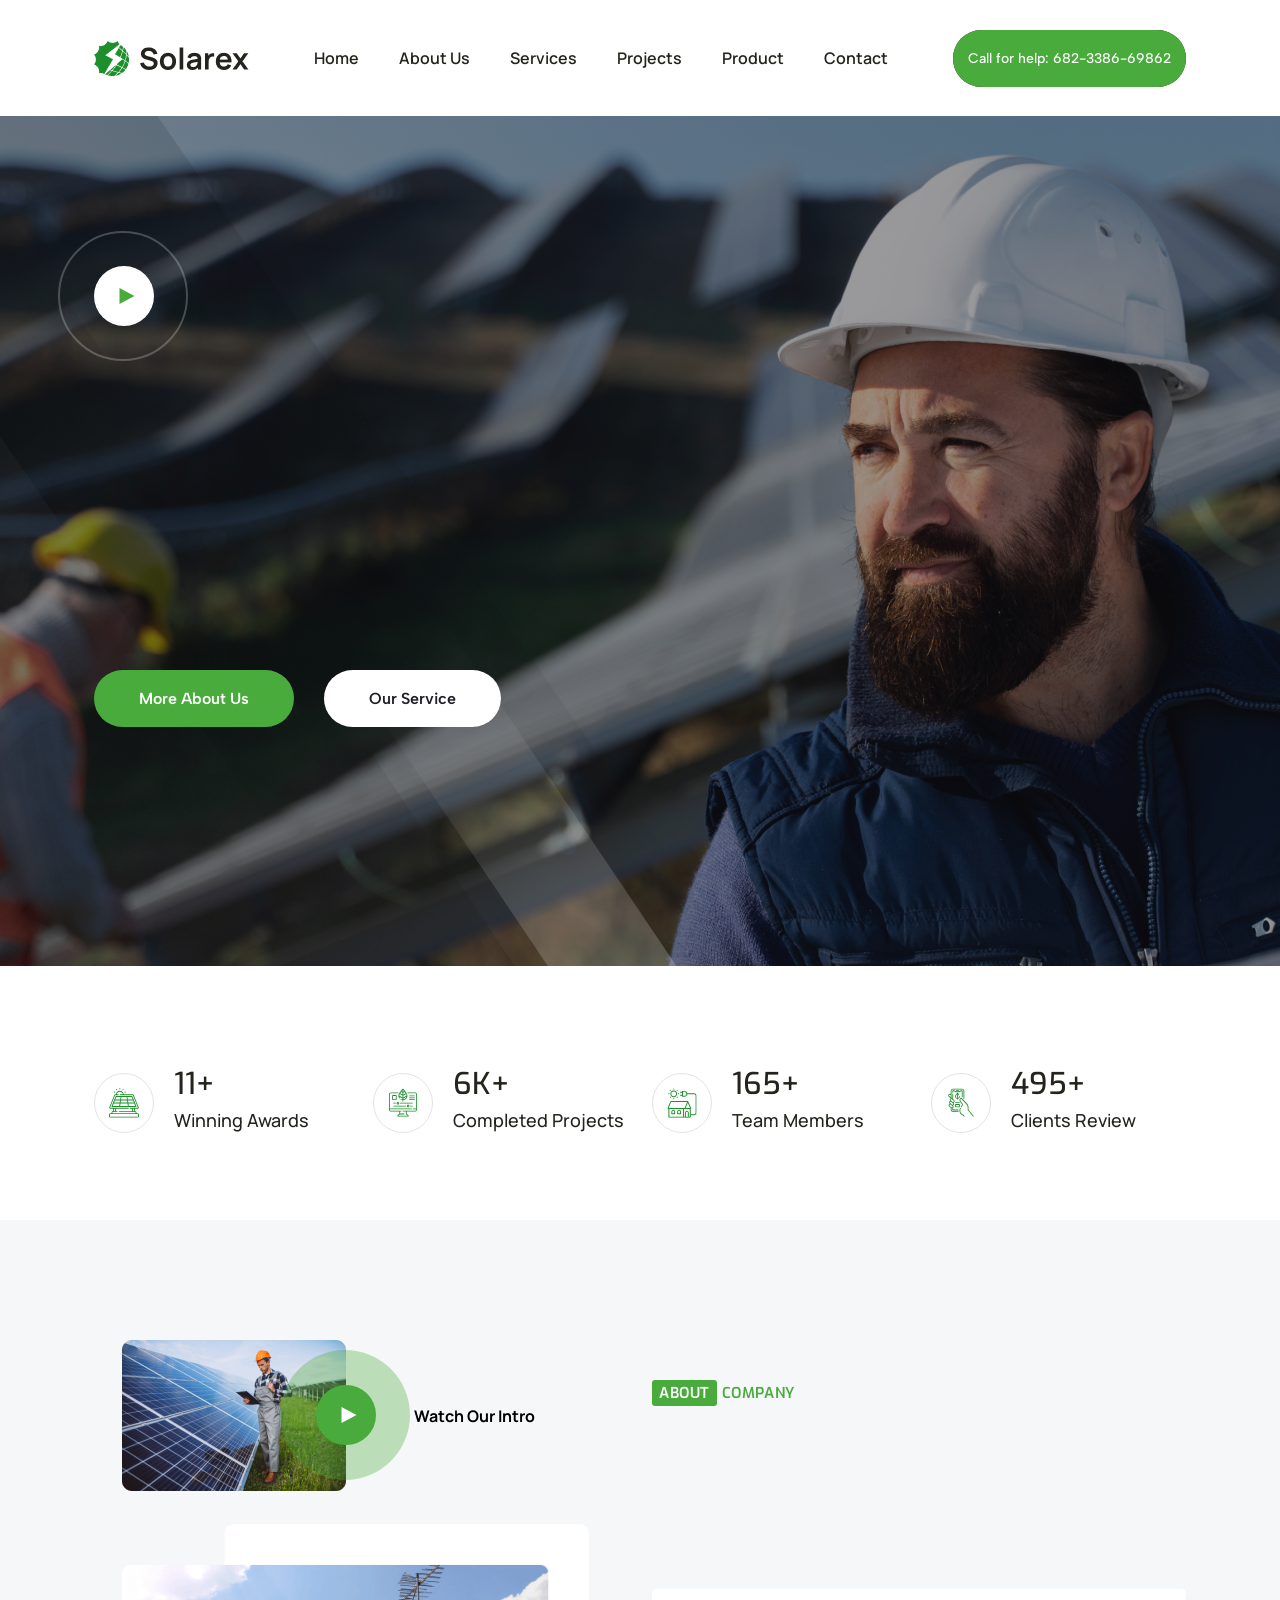
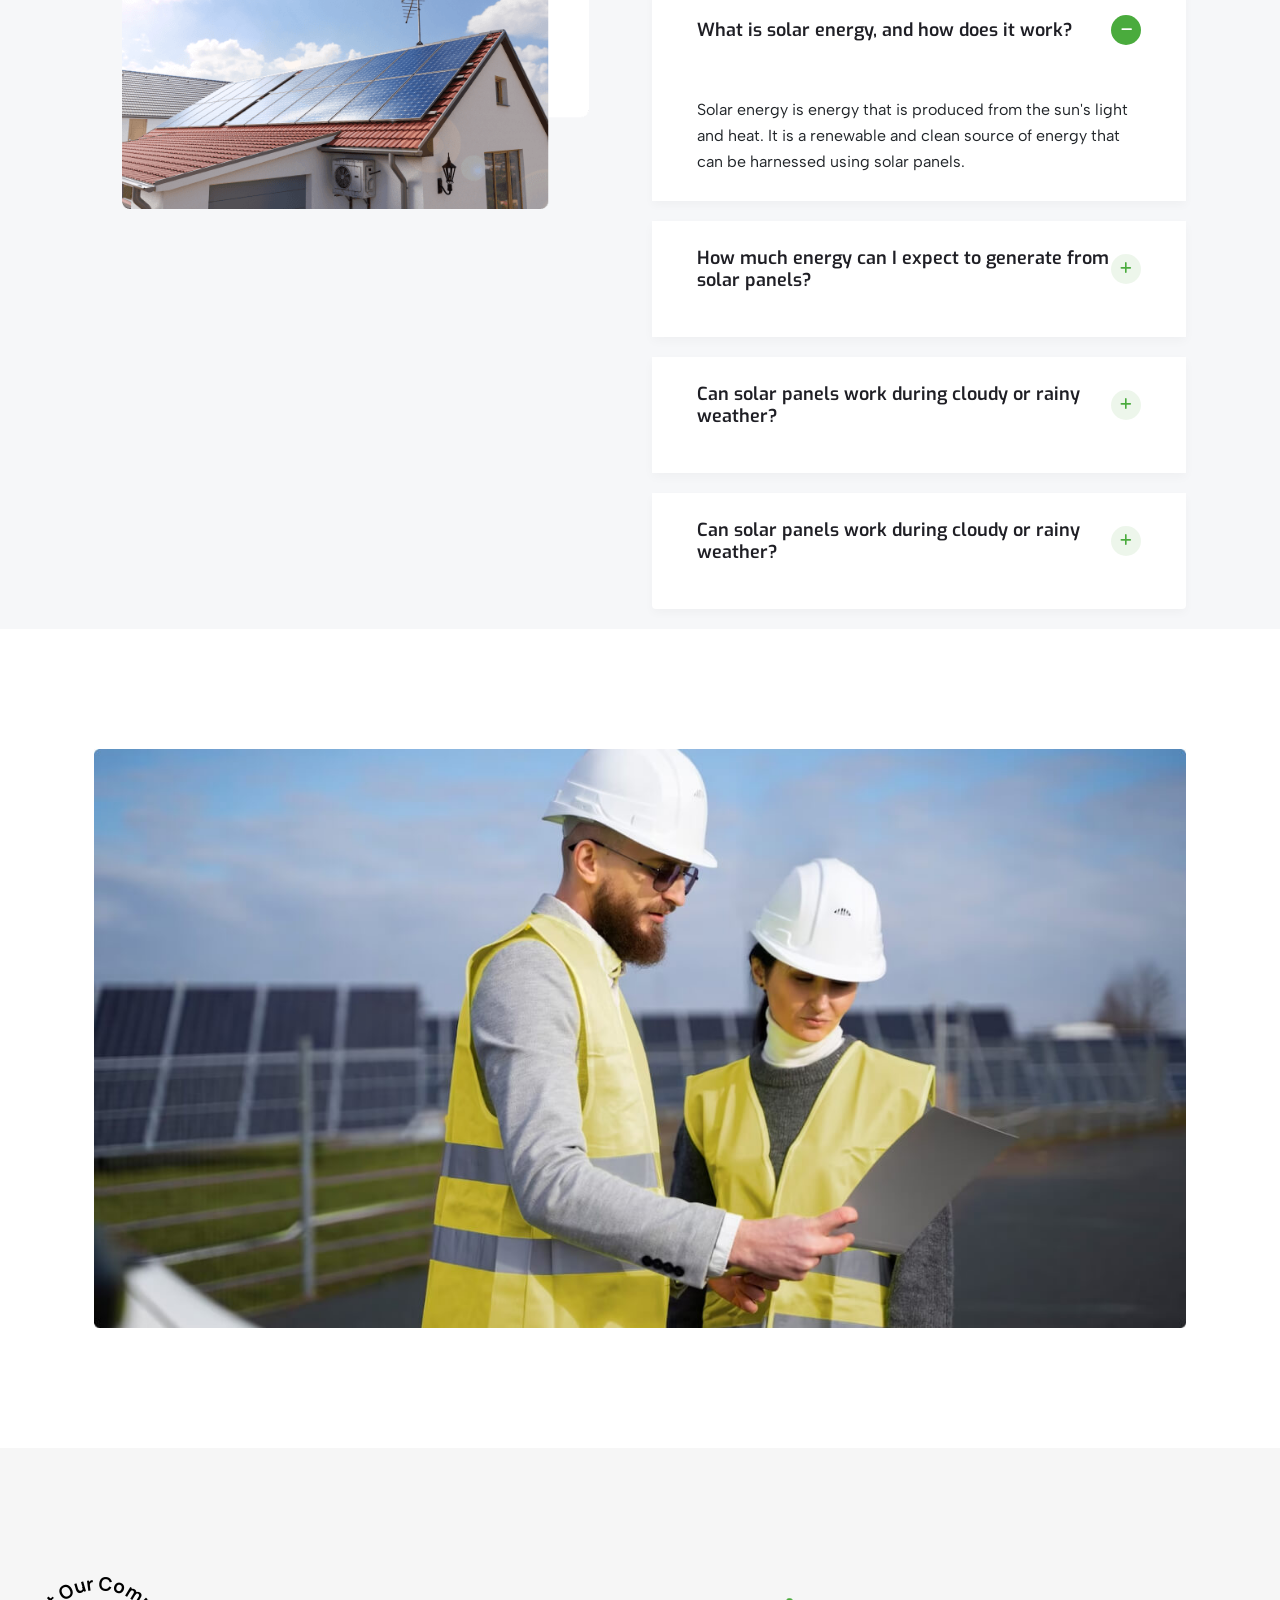
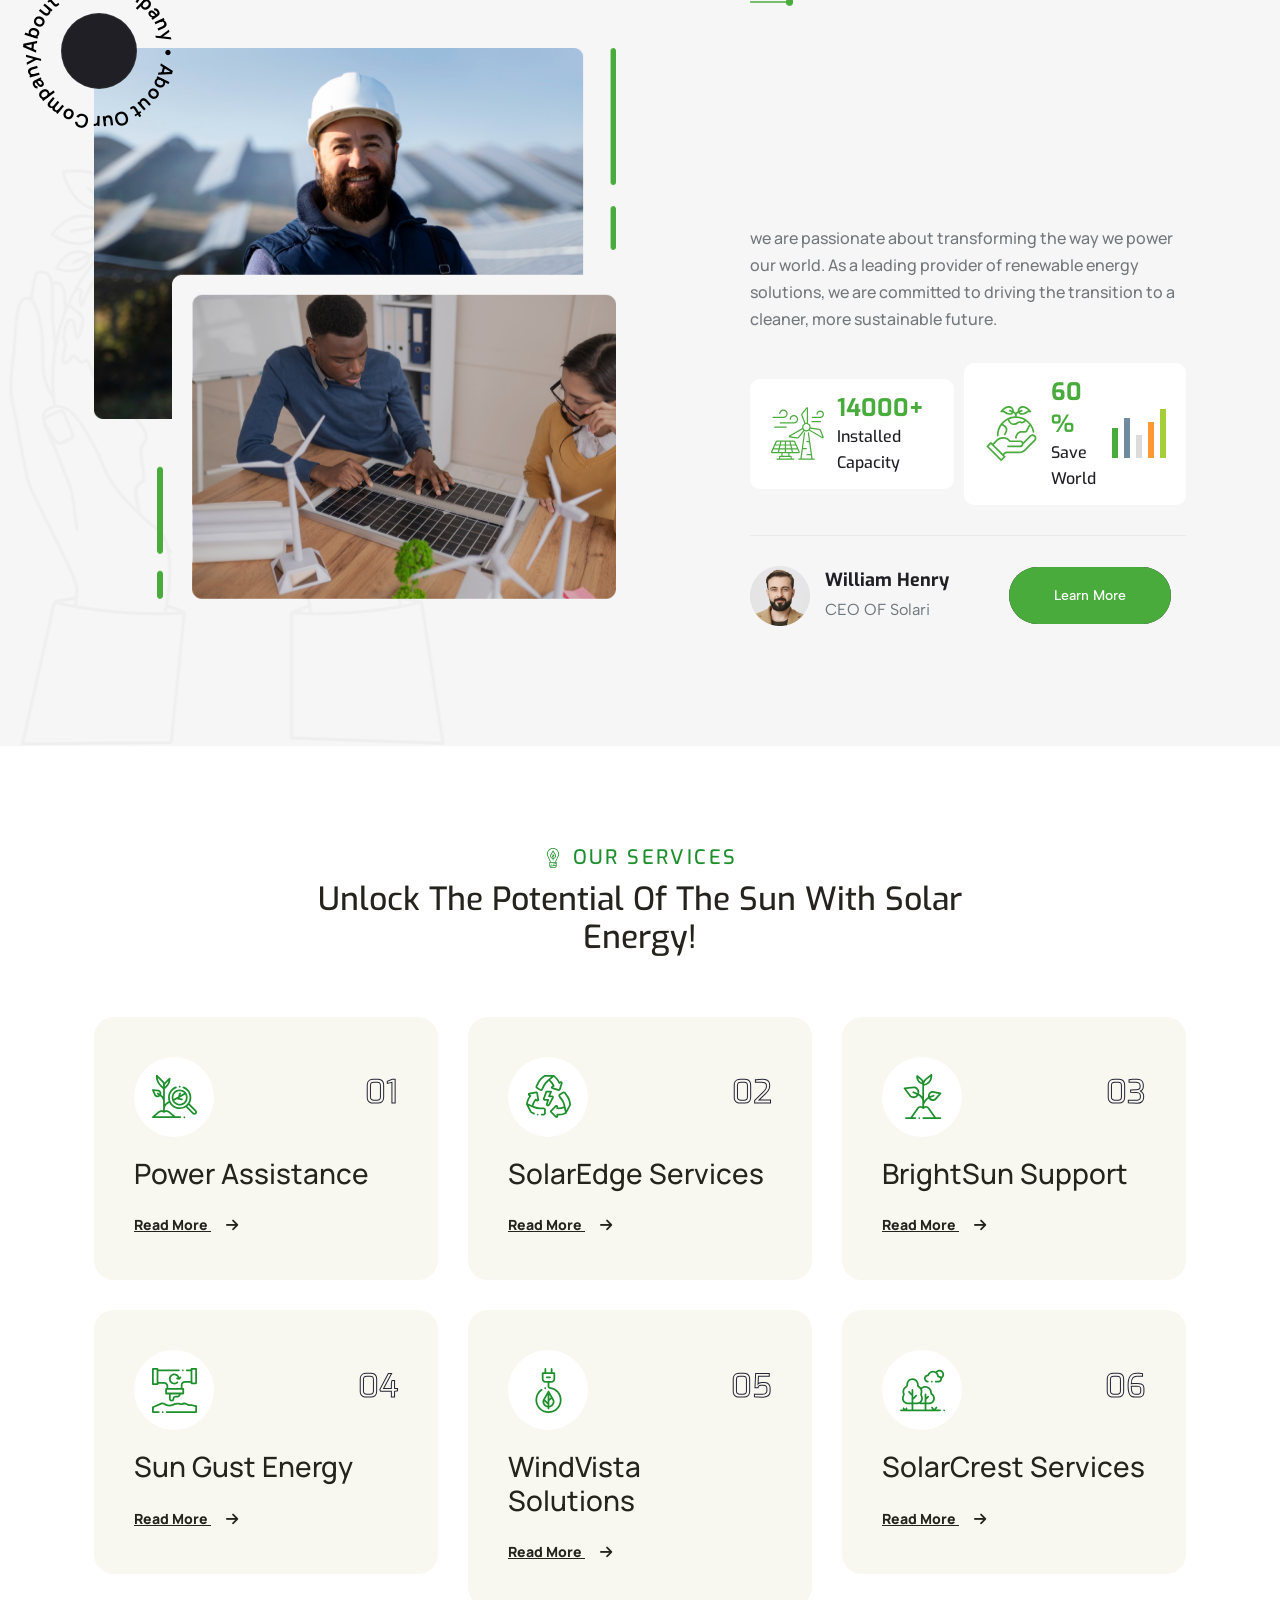
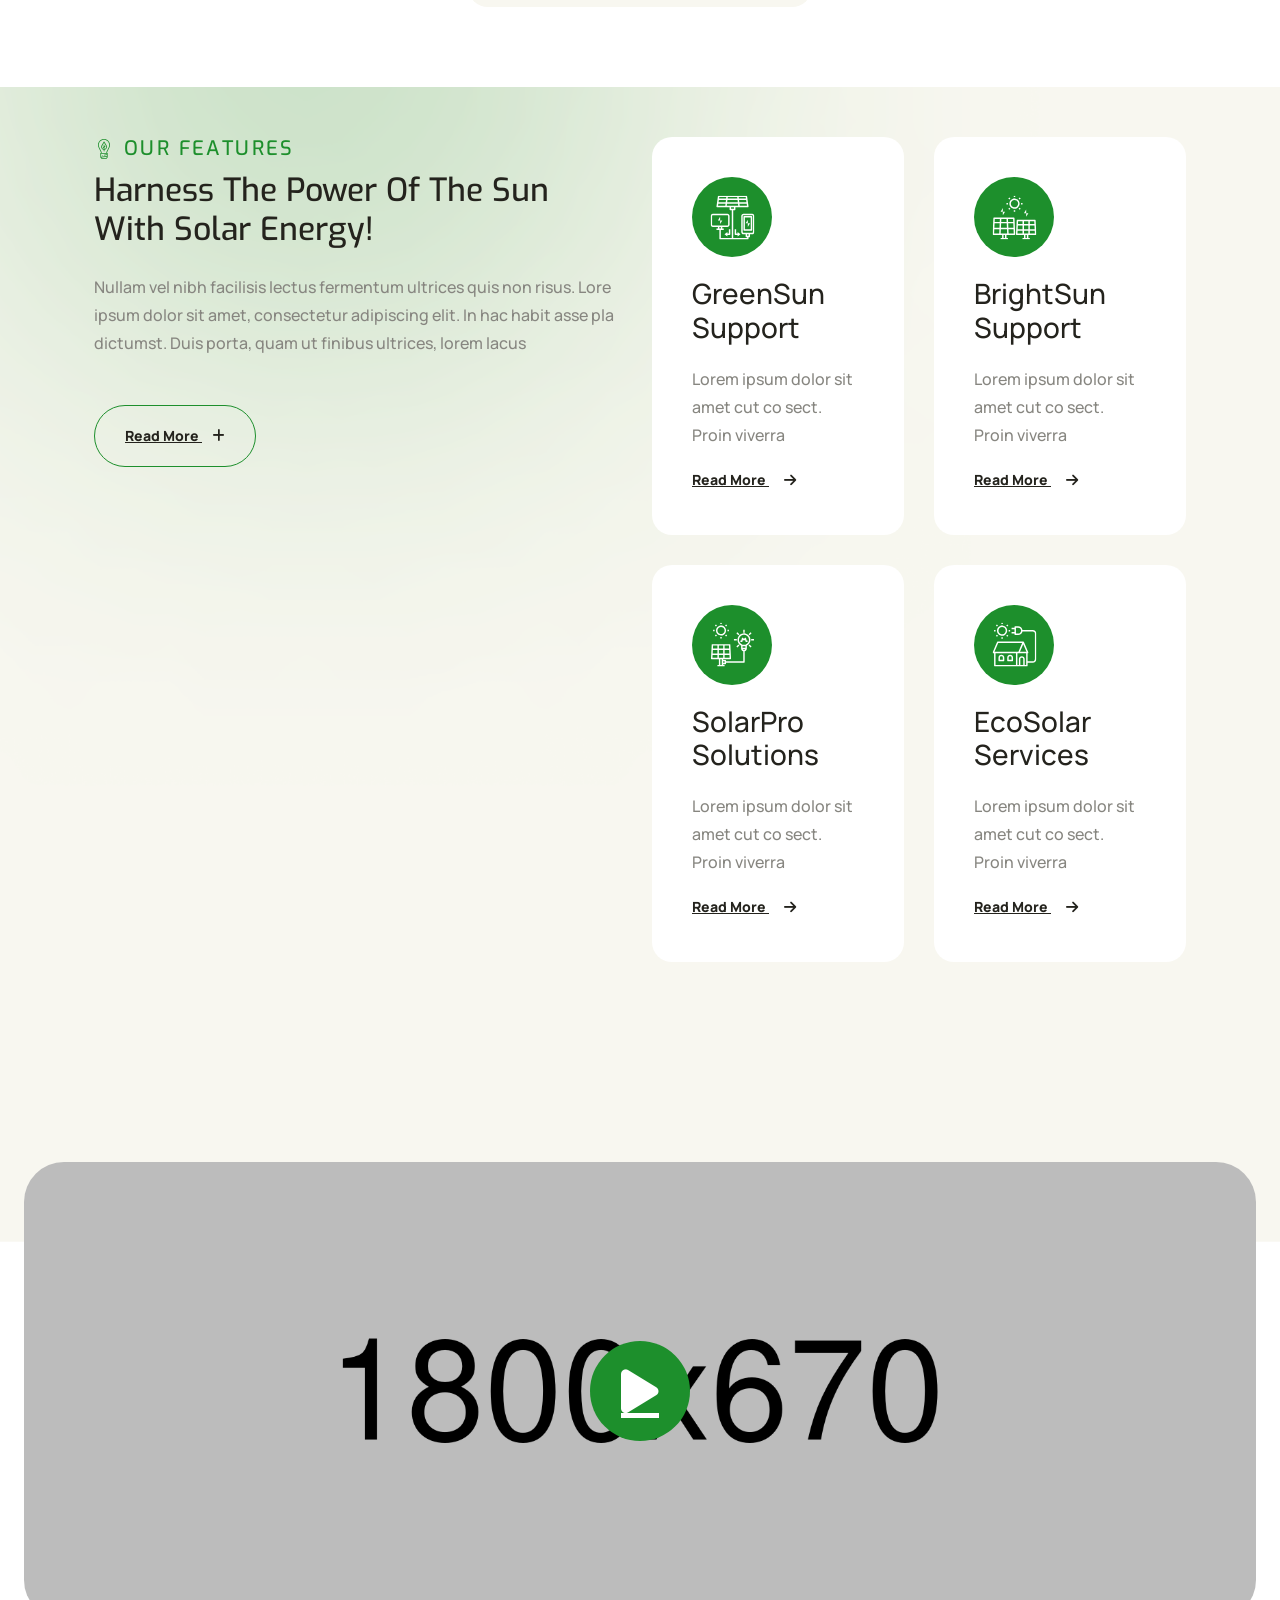
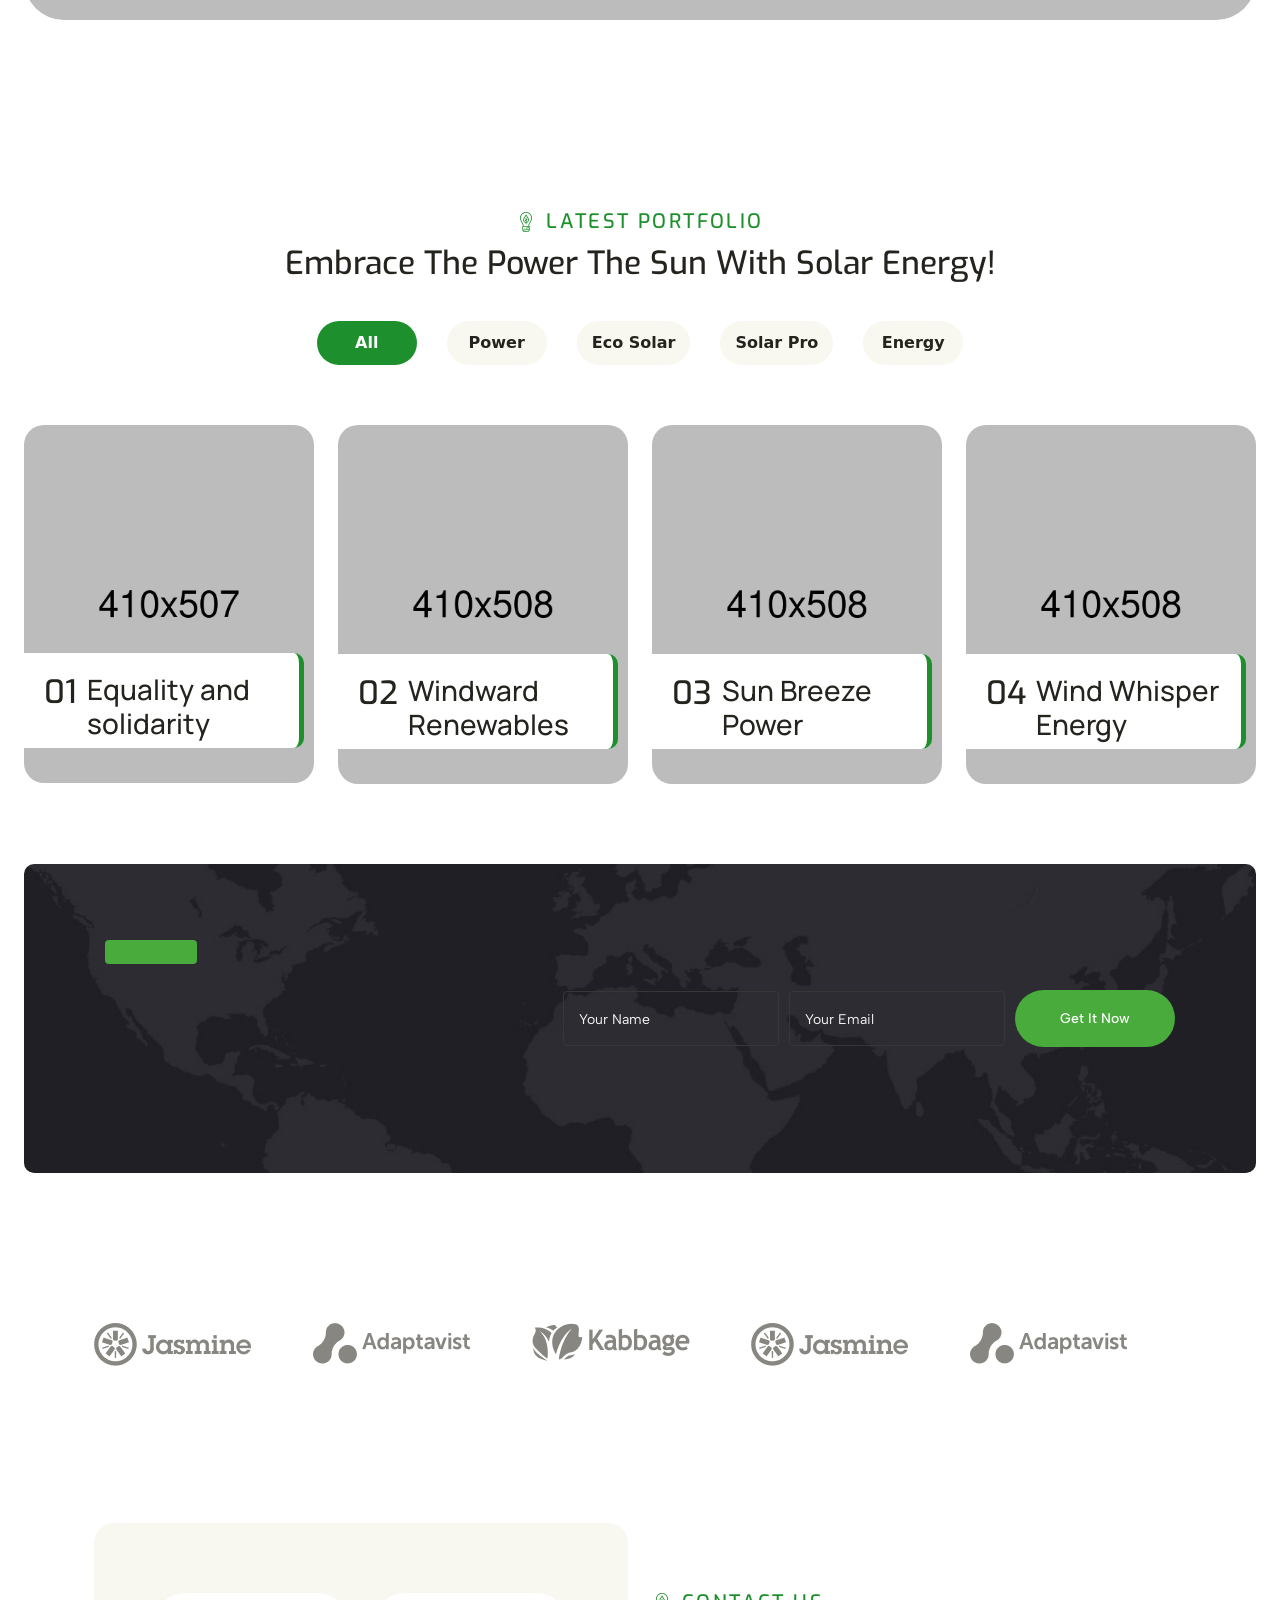
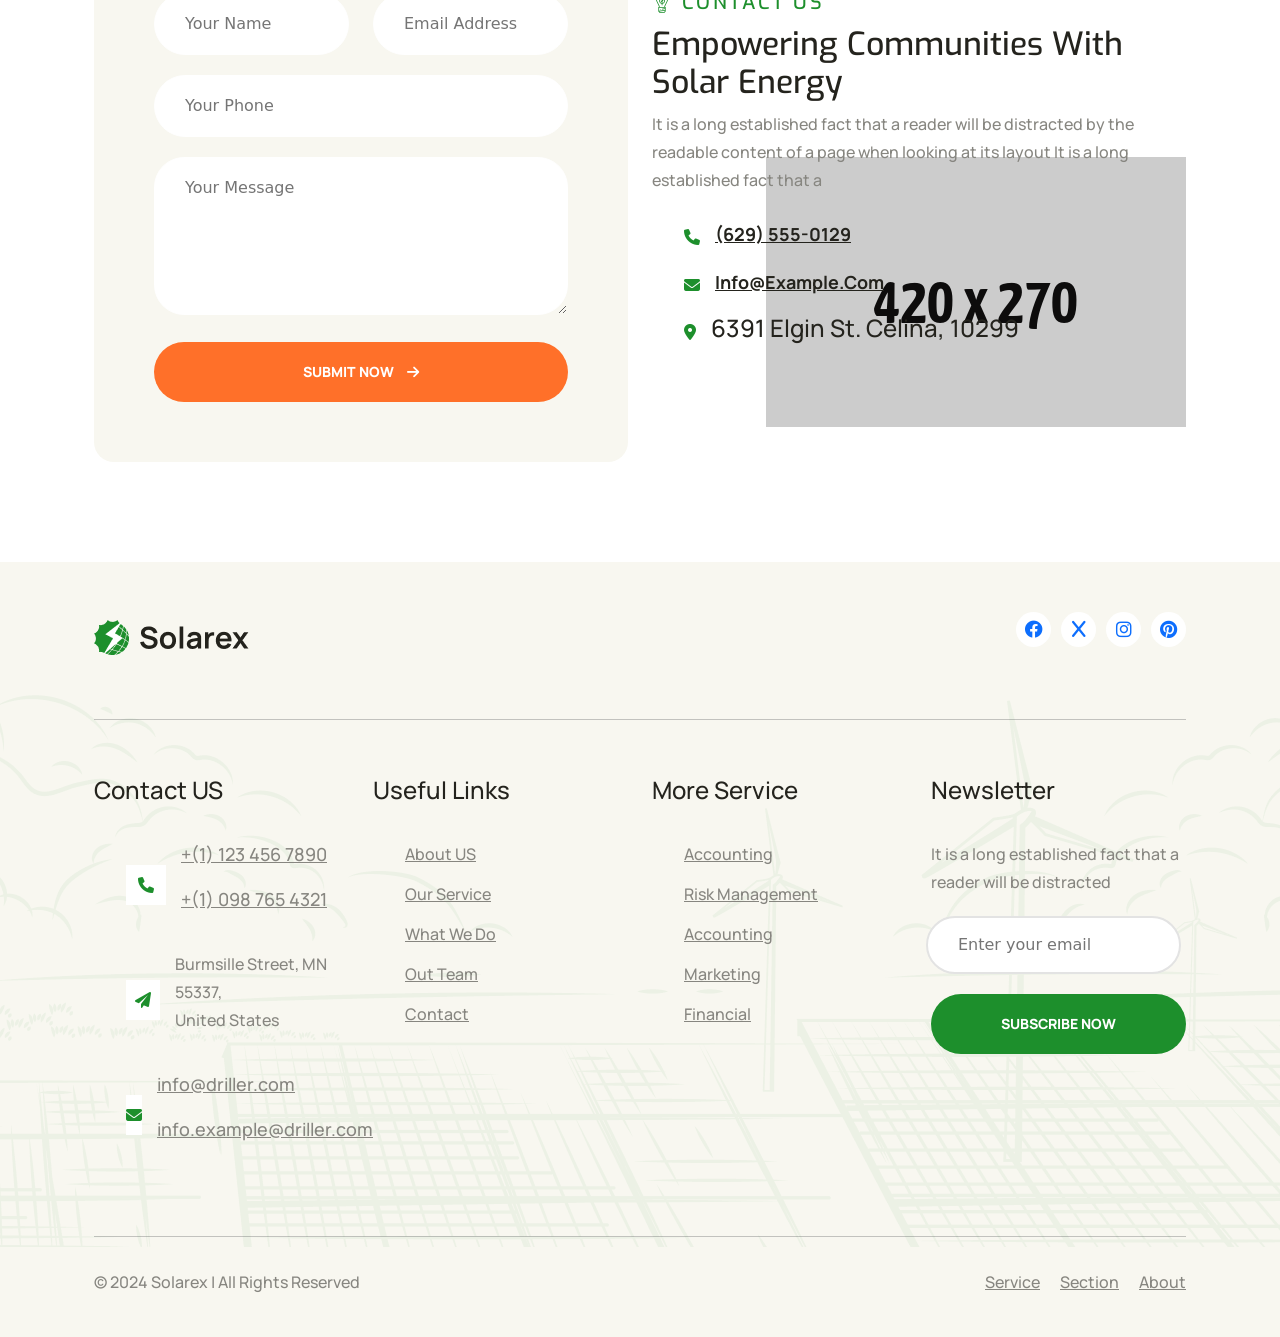
==== commit c01cdde6: "responsiveness fix" ====
--- a/index.html
+++ b/index.html
@@ -43,8 +43,6 @@
 		<!-- Custom css -->
 		<link rel="stylesheet" href="assets-2/css/style.css">
 	</head>
-
-	
 	</head>
 	<body class="body-wrapper home-one" data-scroll-animation="true">
 		<!-- Overlay -->
@@ -67,63 +65,62 @@
 					</div>
 					<ul class="ud-main-menu__links d-none d-lg-flex">
 						<li>
-							<a href="#"
-								>Home <i class="fa-solid fa-angle-down"></i
-							></a>
-							<ul class="ud-main-menu__sub-menu">
+							<a href="index.html"
+								>Home </a>
+							<!-- <ul class="ud-main-menu__sub-menu">
 								<li><a href="index.html">Home 1</a></li>
 								<li><a href="index-2.html">Home 2</a></li>
 								<li><a href="index-3.html">Home 3</a></li>
-							</ul>
+							</ul> -->
 						</li>
 						<li>
 							<a href="about.html">About Us</a>
 						</li>
 						<li>
-							<a href="#"
-								>Services <i class="fa-solid fa-angle-down"></i
+							<a href="services.html"
+								>Services </i
 							></a>
-							<ul class="ud-main-menu__sub-menu">
+							<!-- <ul class="ud-main-menu__sub-menu">
 								<li><a href="services.html">Services</a></li>
 								<li>
 									<a href="services-details.html"
 										>Services Details</a
 									>
 								</li>
-							</ul>
+							</ul> -->
 						</li>
 						<li>
-							<a href="#"
-								>Projects <i class="fa-solid fa-angle-down"></i
+							<a href="projects.html"
+								>Projects</i
 							></a>
-							<ul class="ud-main-menu__sub-menu">
+							<!-- <ul class="ud-main-menu__sub-menu">
 								<li><a href="projects.html">Projects</a></li>
 								<li>
 									<a href="projects-details.html"
 										>Projects Details</a
 									>
 								</li>
-							</ul>
+							</ul> -->
 						</li>
 						<li>
-							<a href="#"
-								>Blog <i class="fa-solid fa-angle-down"></i
+							<a href="blog.html"
+								>Product </i
 							></a>
-							<ul class="ud-main-menu__sub-menu">
+							<!-- <ul class="ud-main-menu__sub-menu">
 								<li><a href="Blog.html">Blog</a></li>
 								<li>
 									<a href="Blog-details.html">Blog Details</a>
 								</li>
-							</ul>
+							</ul> -->
 						</li>
-						<li>
+						<!-- <li>
 							<a href="#"
 								>Page <i class="fa-solid fa-angle-down"></i
 							></a>
 							<ul class="ud-main-menu__sub-menu">
 								<li><a href="faq.html">FAQ</a></li>
 							</ul>
-						</li>
+						</li> -->
 						<li>
 							<a href="contact.html">Contact</a>
 						</li>
@@ -134,12 +131,10 @@
 							<span></span>
 						</div>
 					</div>
-					<div class="site2-section">
+					
 						<!-- Pasted Section from Website 2 -->
-						<a href="tel:+4733378901" class="rts-btn btn-primary" style="padding: 19px 15px">Call for help:
+						<a href="tel:+47" class="rts-btn btn-primary srex-header__call d-flex align-items-center gap-2 m-0 d-none d-xl-flex" style="padding: 19px 15px ; text-decoration: none;">Call for help:
 							682-3386-69862</a>
-					  </div>
-					
 				</nav>
 			</div>
 
@@ -159,10 +154,10 @@
 				<div class="ud-side-popup__body">
 					<ul class="metismenu" id="side-menu">
 						<li>
-							<a href="#">
-								Home <i class="fa-solid fa-plus"></i>
+							<a href="index.html">
+								Home </i>
 							</a>
-							<ul class="sub-menu collapse" aria-expanded="false">
+							<!-- <ul class="sub-menu collapse" aria-expanded="false">
 								<li>
 									<a href="index.html">Home 1</a>
 								</li>
@@ -172,16 +167,16 @@
 								<li>
 									<a href="index-3.html">Home 3</a>
 								</li>
-							</ul>
+							</ul> -->
 						</li>
 						<li>
 							<a href="about.html">About Us</a>
 						</li>
 						<li>
-							<a href="#">
-								Services <i class="fa-solid fa-plus"></i>
+							<a href="services.html">
+								Services</i>
 							</a>
-							<ul class="sub-menu collapse" aria-expanded="false">
+							<!-- <ul class="sub-menu collapse" aria-expanded="false">
 								<li>
 									<a href="services.html">Services</a>
 								</li>
@@ -190,13 +185,13 @@
 										>Services Details</a
 									>
 								</li>
-							</ul>
+							</ul> -->
 						</li>
 						<li>
-							<a href="#">
-								Projects <i class="fa-solid fa-plus"></i>
+							<a href="projects.html">
+								Projects </i>
 							</a>
-							<ul class="sub-menu collapse" aria-expanded="false">
+							<!-- <ul class="sub-menu collapse" aria-expanded="false">
 								<li>
 									<a href="projects.html">Projects</a>
 								</li>
@@ -205,22 +200,15 @@
 										>Projects Details</a
 									>
 								</li>
-							</ul>
+							</ul> -->
 						</li>
 						<li>
-							<a href="#">
-								Blog <i class="fa-solid fa-plus"></i>
+							<a href="blog.html">
+								Products </i>
 							</a>
-							<ul class="sub-menu collapse" aria-expanded="false">
-								<li>
-									<a href="Blog.html">Blog</a>
-								</li>
-								<li>
-									<a href="Blog-details.html">Blog Details</a>
-								</li>
-							</ul>
+							
 						</li>
-						<li>
+						<!-- <li>
 							<a href="#">
 								Pages <i class="fa-solid fa-plus"></i>
 							</a>
@@ -229,7 +217,7 @@
 									<a href="faq.html">FAQ</a>
 								</li>
 							</ul>
-						</li>
+						</li> -->
 						<li>
 							<a href="contact.html">Contact</a>
 						</li>
@@ -411,8 +399,8 @@
 
 			<div class="site2-section">
 				   <!-- rts faq area start -->
-   <div class="faq-section-start-solar rts-section-gapTop">
-	<div class="container">
+   <div class="faq-section-start-solar rts-section-gapTop" style="background-color: #f6f7f9;">
+	<div class="container" >
 		<div class="row g-24 align-items-start">
 			<div class="col-lg-6 pl--40">
 				<div class="faq-solari-image-area">
@@ -558,7 +546,7 @@
 	<div class="bottom-left-img images">
 		<img src="assets-2/images/about/27.png" alt="about-bottom-left">
 	</div>
-	<div class="container">
+	<div class="container"  style="padding-top: var(--bs-gutter-x, .75rem)">
 		<div class="row g-5 align-items-center">
 			<div class="col-lg-6">
 				<!-- about left area start -->
--- a/assets/css/style.css
+++ b/assets/css/style.css
@@ -960,6 +960,138 @@
 /*-----------------
     Main Menu
 -------------------*/
+
+
+.rts-btn {
+	font-size: 14px;
+	line-height: 19px;
+	font-weight: 500;
+	font-family: "Albert Sans", sans-serif;
+	border-radius: 100px;
+	display: inline-block;
+	vertical-align: middle;
+	transform: perspective(1px) translateZ(0);
+	position: relative;
+	transition-property: color;
+	transition-duration: 0.3s;
+	min-width: -moz-max-content;
+	min-width: max-content;
+  }
+  
+ .rts-btn::before {
+	content: "";
+	position: absolute;
+	z-index: -1;
+	top: 0;
+	bottom: 0;
+	left: 0;
+	right: 0;
+	transform: scaleX(1);
+	transform-origin: 50%;
+	transition-property: transform;
+	transition-duration: 0.3s;
+	transition-timing-function: ease-out;
+	border-radius: 100px;
+  }
+  
+ .rts-btn:focus {
+	border: none;
+	border: none;
+	box-shadow: none;
+  }
+  
+ .rts-btn:active {
+	border: none;
+	border: none;
+	box-shadow: none;
+  }
+  
+ .rts-btn:active:focus {
+	box-shadow: none;
+  }
+  
+ .rts-btn.btn-primary {
+	color: #fff;
+	background: #1f1f25;
+  }
+  
+ .rts-btn.btn-primary::before {
+	background: #4AAB3D;
+  }
+  
+ .rts-btn.btn-primary:hover {
+	background: #1f1f25;
+	color: #fff;
+  }
+  
+ .rts-btn.btn-primary:hover::before {
+	background: #4AAB3D;
+	transform: scaleX(0);
+  }
+  
+ .rts-btn.btn-border {
+	border: 2px solid #FFFFFF;
+	color: white;
+	color: #fff;
+	background: #df2f03;
+	z-index: 1;
+	border: 1px solid rgba(31, 31, 37, 0.1);
+  }
+  
+ .rts-btn.btn-border::before {
+	background: #fff;
+	border-radius: 0;
+	z-index: -1;
+  }
+  
+ .rts-btn.btn-border:hover {
+	background: #1f1f25;
+	color: #fff !important;
+  }
+  
+ .rts-btn.btn-border:hover::before {
+	background: #4AAB3D;
+	transform: scaleX(0);
+  }
+  
+ .rts-btn.btn-border.radious-0 {
+	border-radius: 0;
+	border: 1px solid rgba(31, 31, 37, 0.1);
+	color: #1F1F25;
+  }
+  
+ .rts-btn.btn-border.radious-0 i {
+	margin-left: 8px;
+  }
+  
+ .rts-btn.with-arrow i {
+	margin-left: 10px;
+	margin-bottom: -2px;
+  }
+  
+ .rts-btn.btn-three {
+	border-radius: 0 !important;
+  }
+  
+ .rts-btn.btn-three::before {
+	background: #FF7029 !important;
+	border-radius: 0 !important;
+  }
+  
+ .rts-btn.btn-three:hover::before {
+	background: #ff7029 !important;
+	border-radius: 0 !important;
+  }
+  
+ .index-two .rts-btn.btn-primary {
+	border-radius: 4px;
+  }
+  
+ .index-two .rts-btn.btn-primary::before {
+	border-radius: 4px;
+  }
+
+
 .ud-main-menu ul {
   list-style: none;
   padding: 0;
@@ -977,7 +1109,7 @@
   font-weight: 600;
   line-height: 36px;
   text-transform: capitalize;
-  padding: 20px 15px;
+  padding: 20px 20px;
   text-decoration: none;
   color: #24231D;
   transition: all 0.3s ease-in-out;
@@ -2537,6 +2669,11 @@
 @media (max-width: 767px) {
   .srex-contact__left {
     padding: 30px;
+  }
+
+  .srex-contact--three .srex-contact__left {
+    padding: 0 0 0 0px;
+    background-color: #fff;
   }
 }
 @media only screen and (min-width: 768px) and (max-width: 991px) {
--- a/assets-2/css/style.css
+++ b/assets-2/css/style.css
@@ -404,7 +404,9 @@
   line-height: var(--line-height-b1);
   margin-top: 10px;
   margin-bottom: 10px;
-  color: var(--color-body-2);
+  /* color: var(--color-body-2); */
+  color: transparent;
+
 }
 
 .site2-section ul li a {
@@ -15985,7 +15987,7 @@
 }
 
 .site2-section .custom-nav-soalr-about li {
-  margin-right: 20px;
+  margin-right: 10px;
 }
 
 .site2-section .custom-nav-soalr-about li button {
@@ -17864,6 +17866,7 @@
   font-size: 15px;
   font-family: var(--font-primary);
   display: block !important;
+  padding-top: 40px;
 }
 
 .site2-section .title-area-left p.pre span {
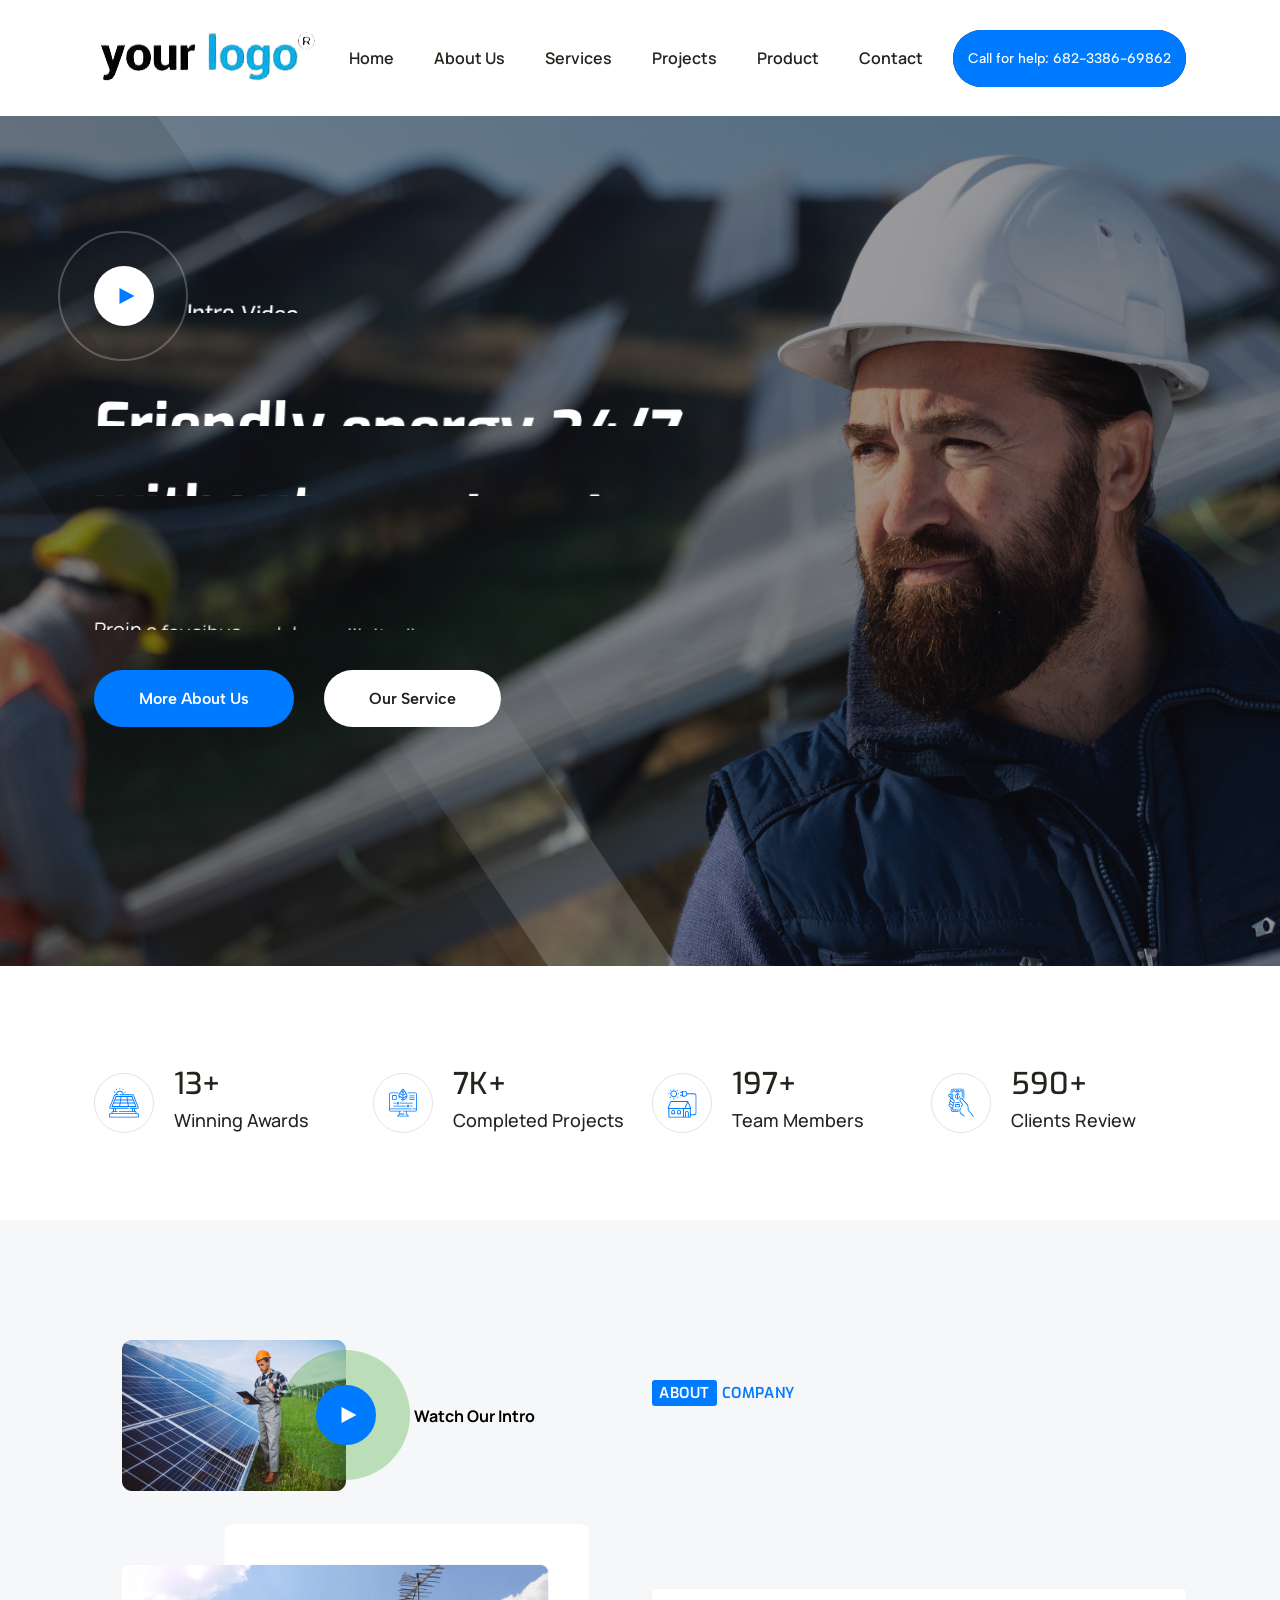
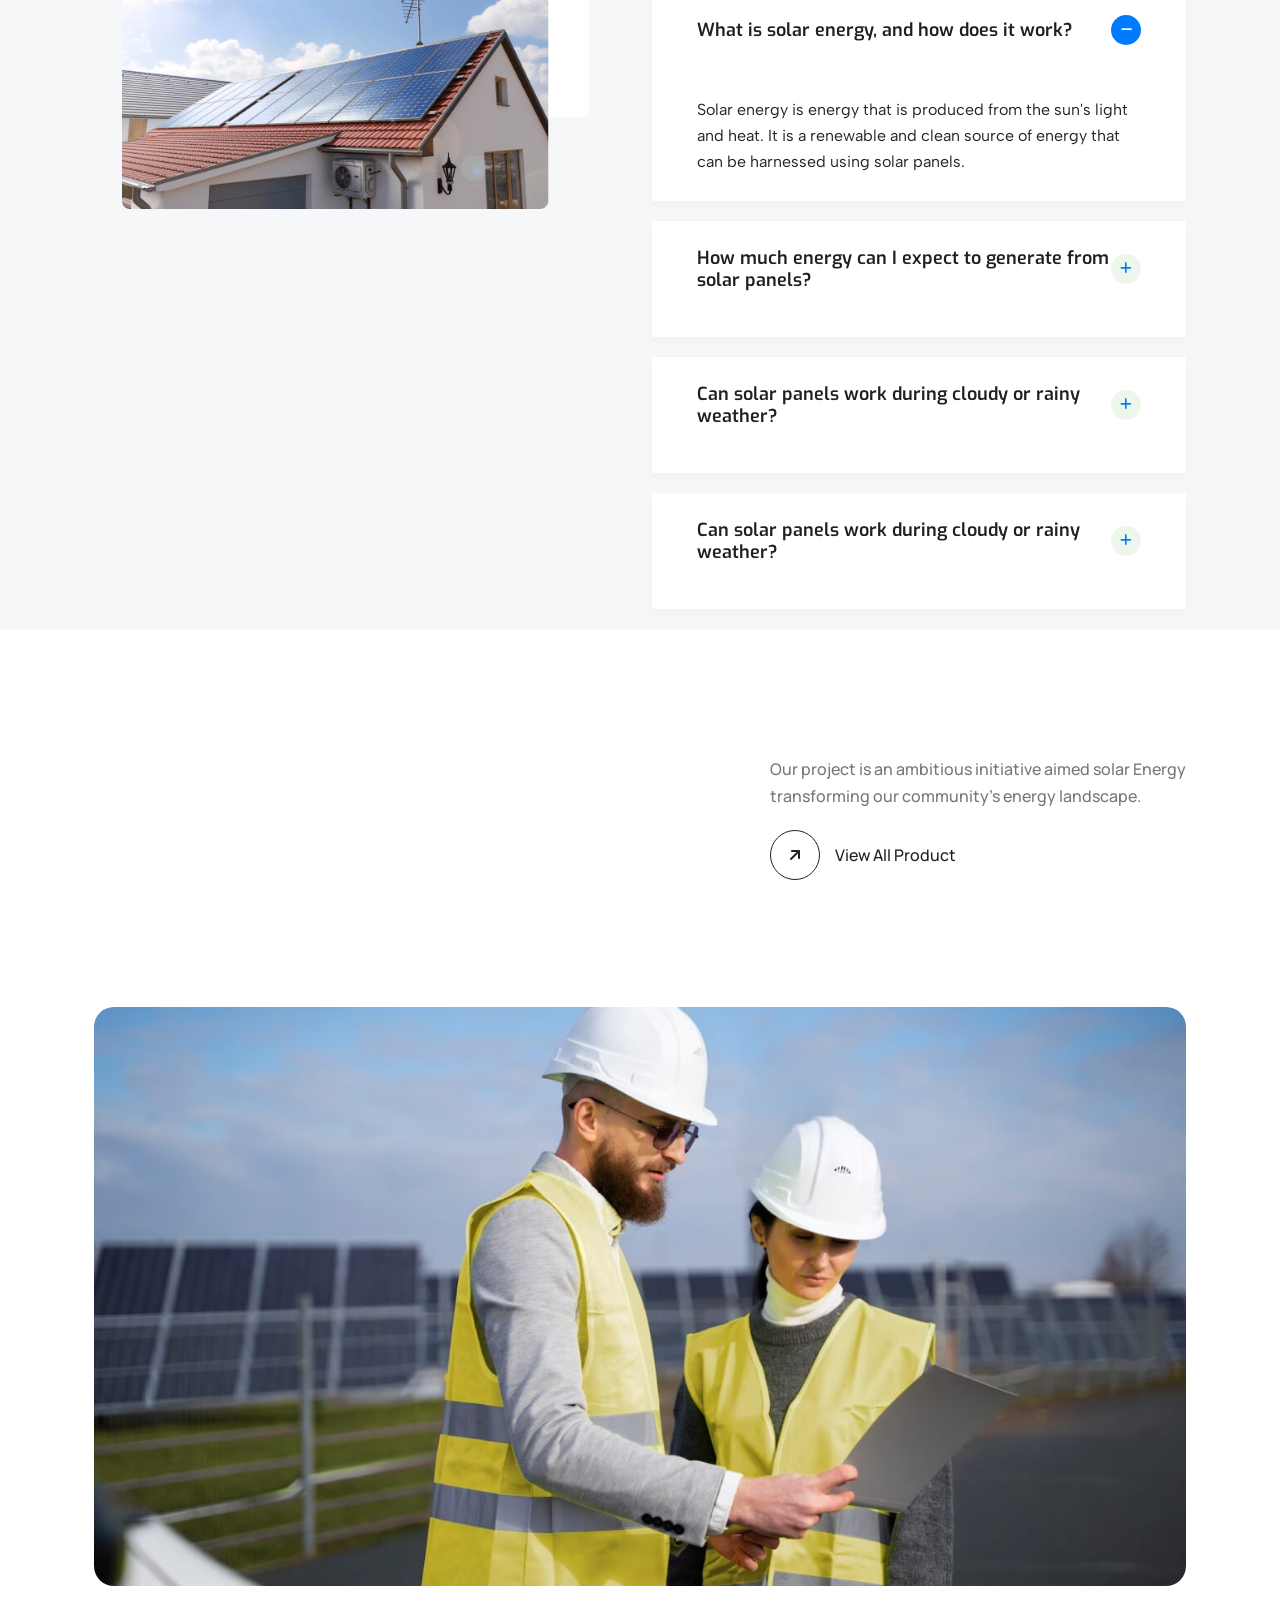
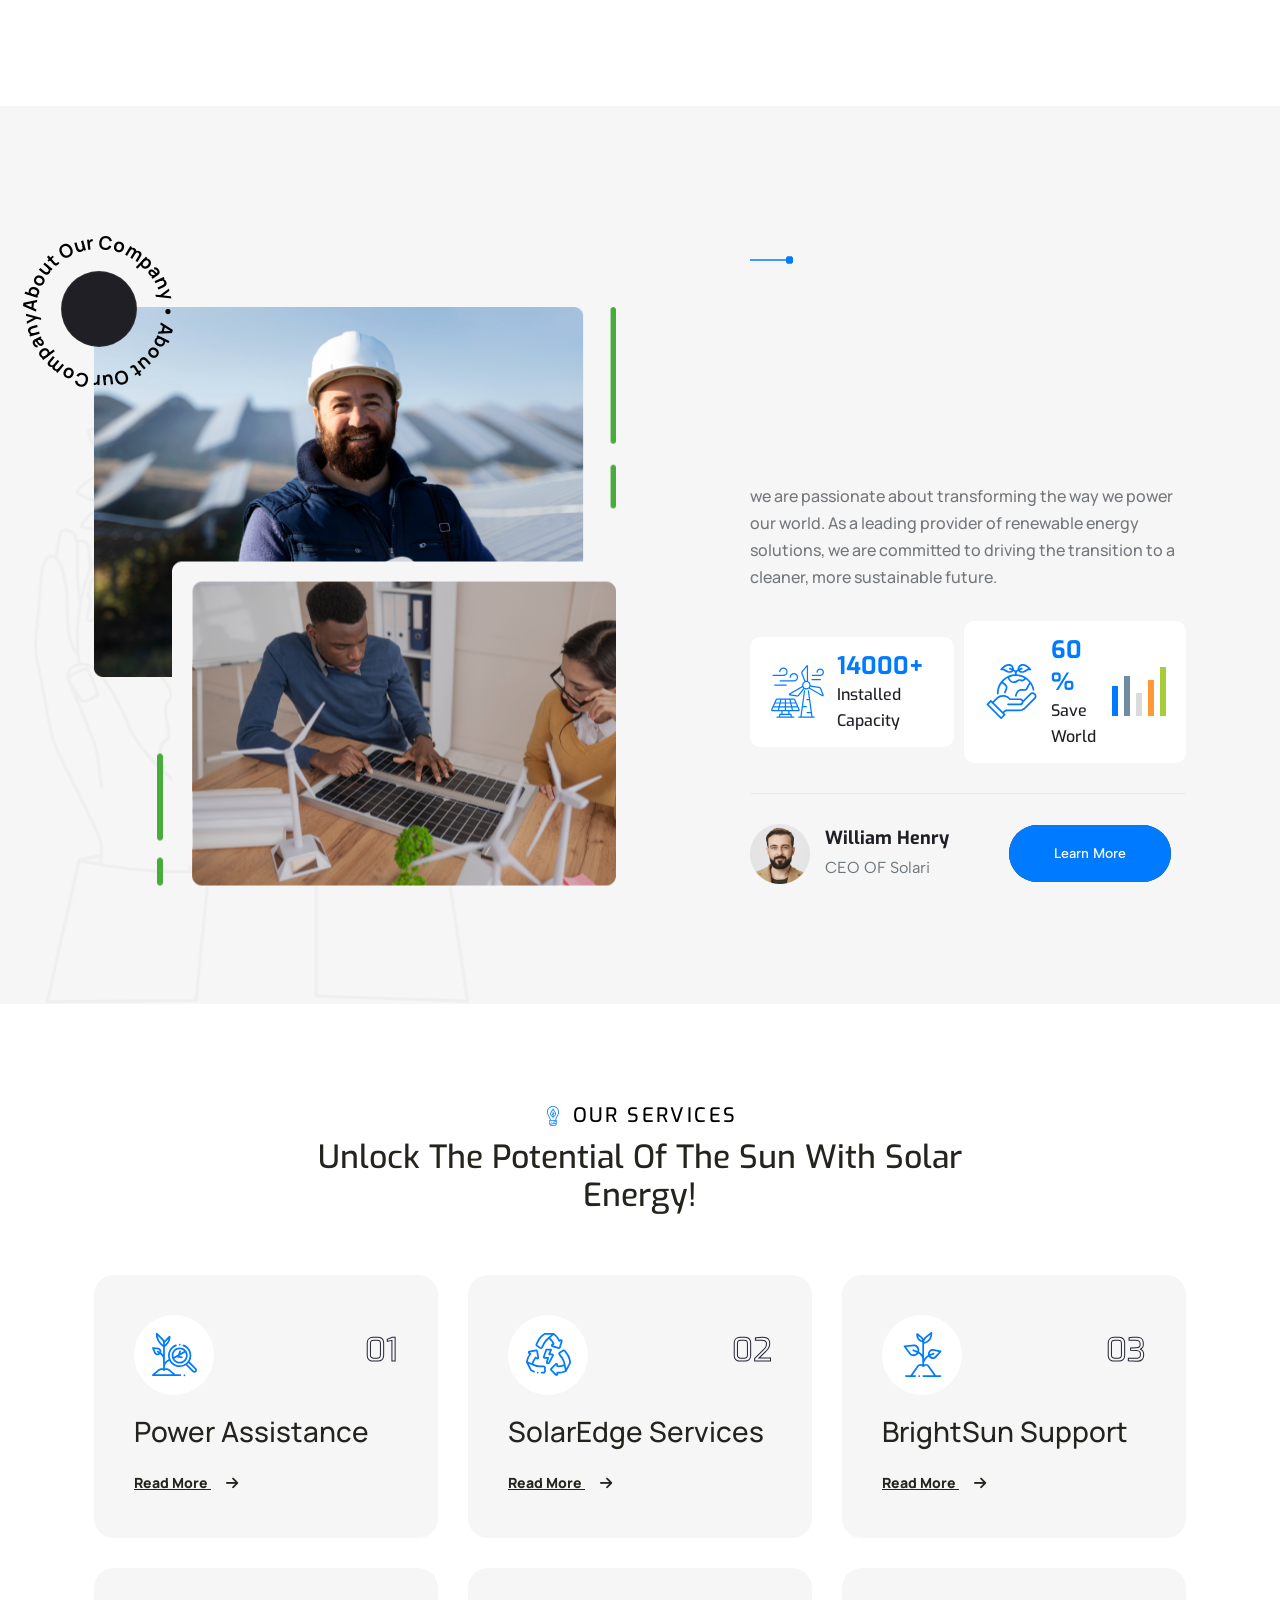
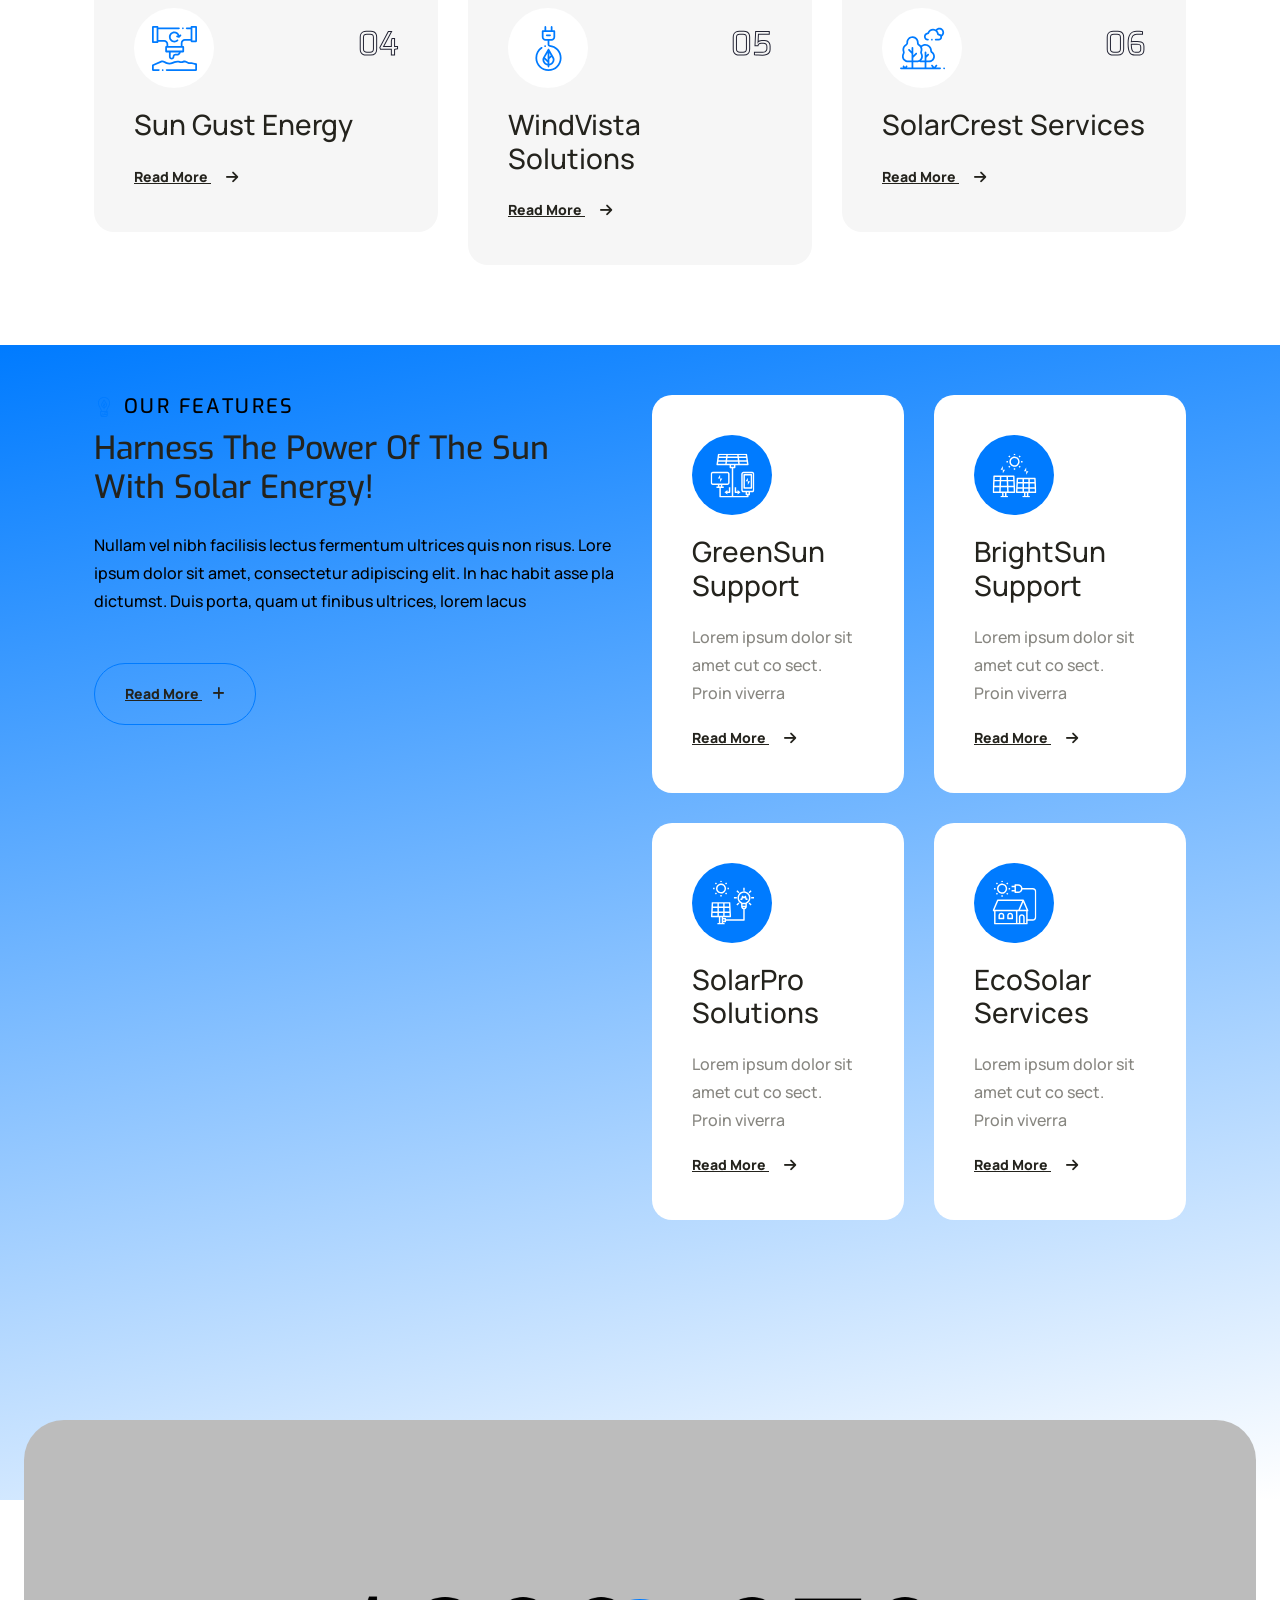
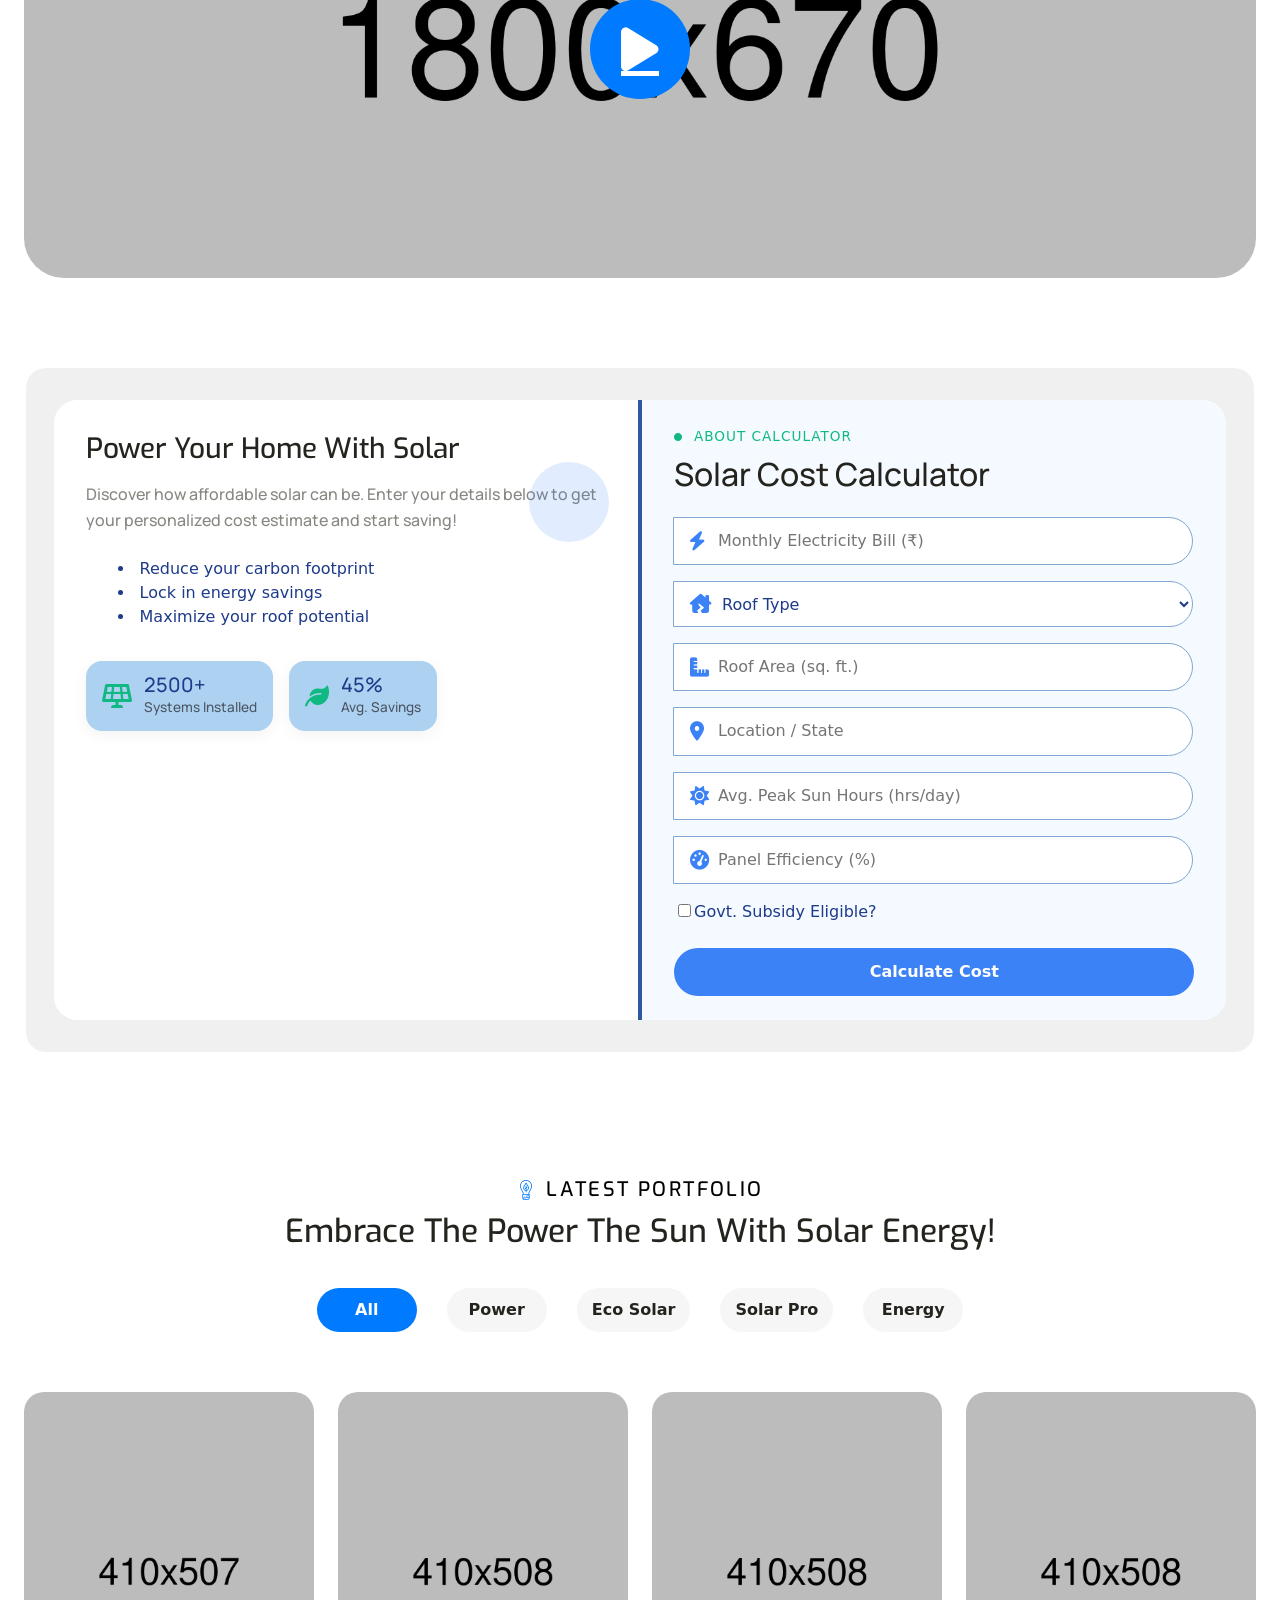
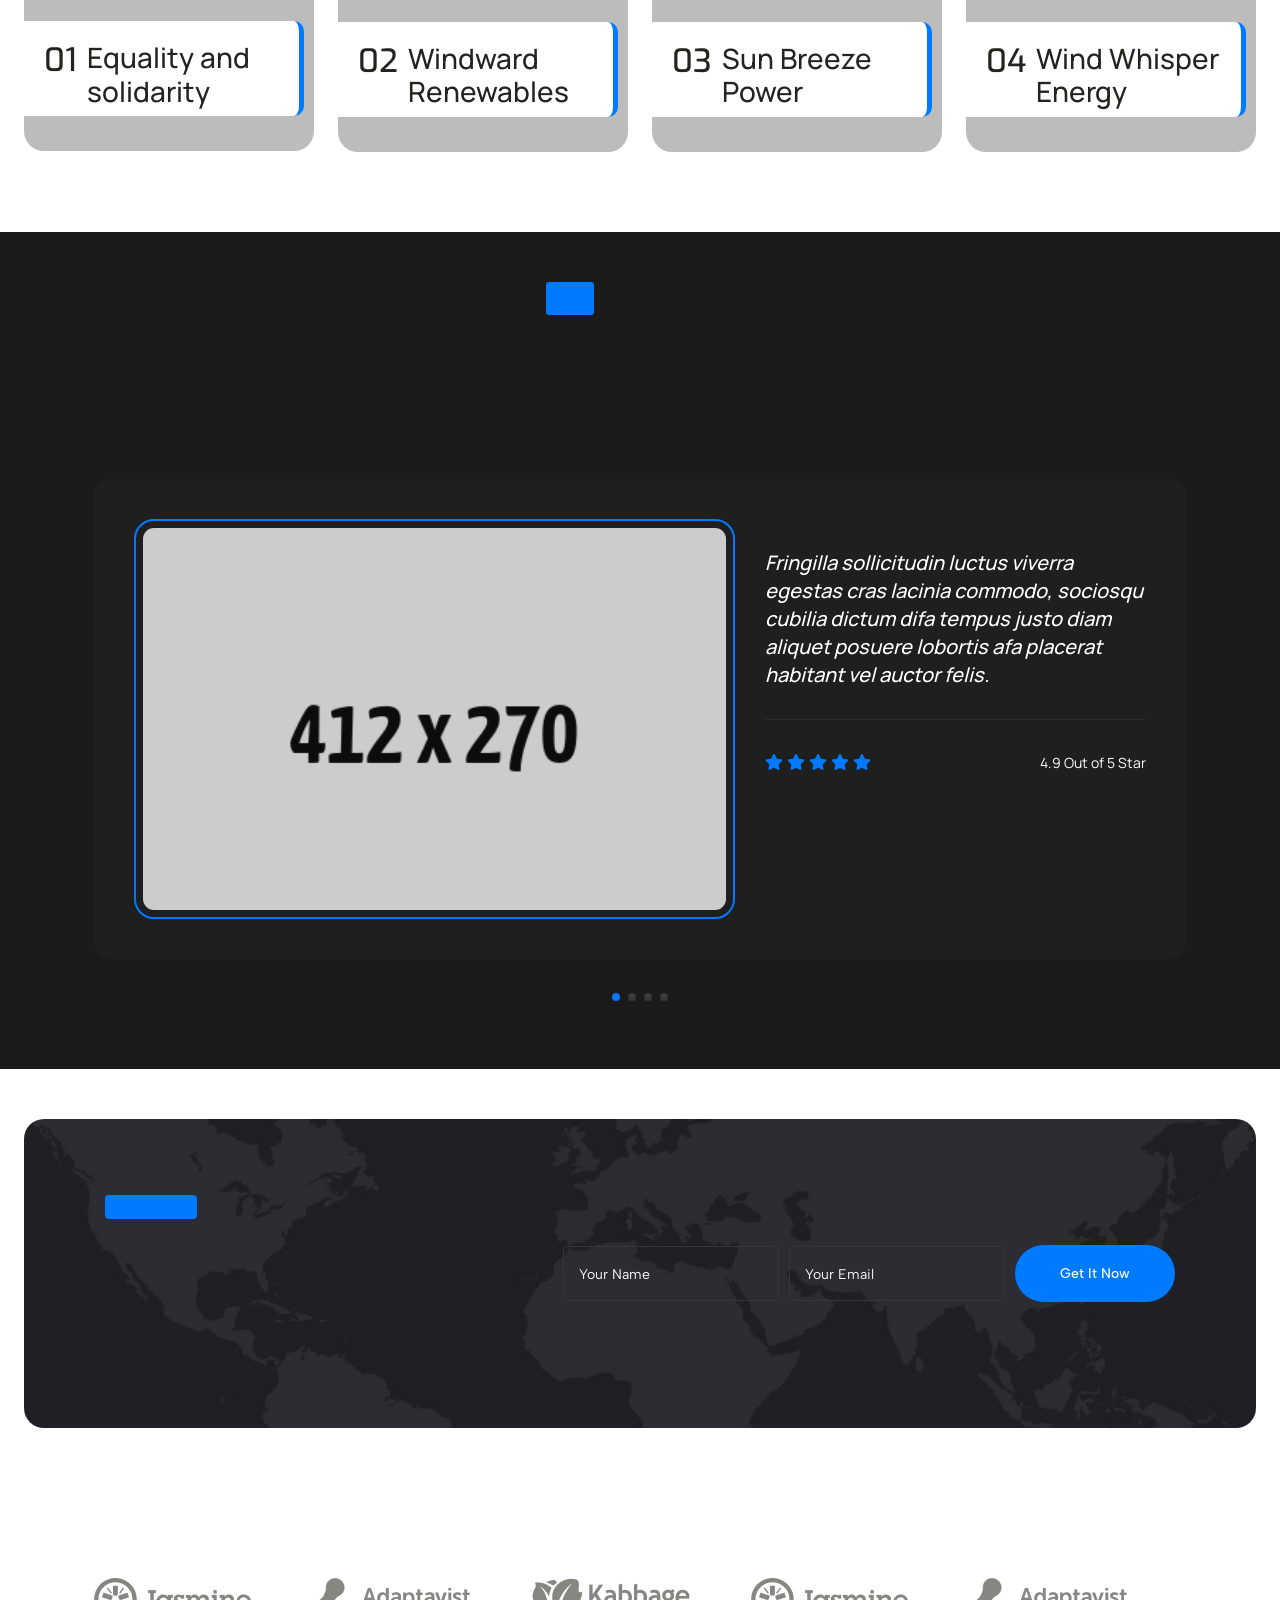
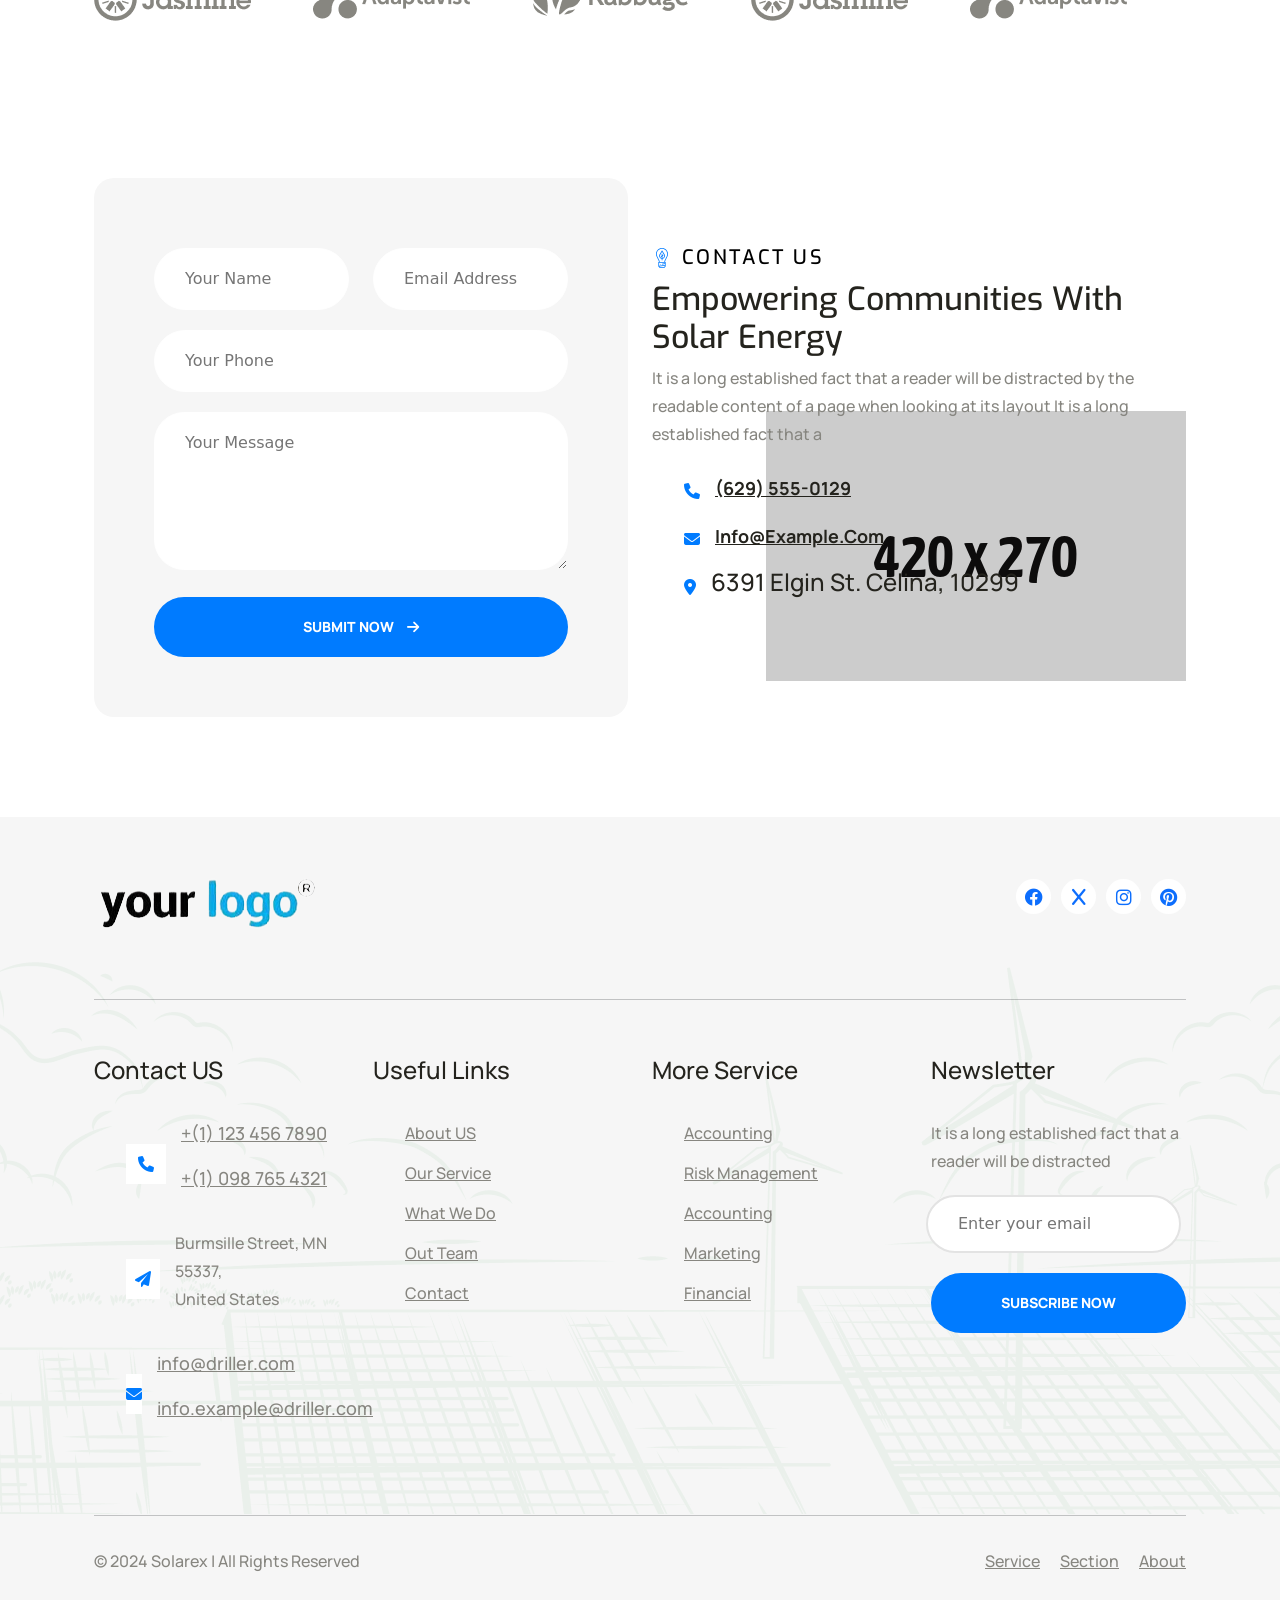
==== commit bdd61999: "fix theam" ====
--- a/index.html
+++ b/index.html
@@ -27,6 +27,7 @@
 
 		<!-- Main Stylesheet -->
 		<link rel="stylesheet" href="./assets/css/style.css">
+		<link rel="stylesheet" href="./assets/css/cal.css">
 
 
 
@@ -43,6 +44,21 @@
 		<!-- Custom css -->
 		<link rel="stylesheet" href="assets-2/css/style.css">
 	</head>
+
+
+	<style>
+		@media only screen and (max-width: 767px) {
+			.site2-section img {
+  -ms-interpolation-mode: bicubic;
+  border: 0;
+  vertical-align: middle;
+  width: 320px;
+  height: 400px;
+}
+
+  }
+
+	</style>
 	</head>
 	<body class="body-wrapper home-one" data-scroll-animation="true">
 		<!-- Overlay -->
@@ -494,51 +510,75 @@
 <!-- rts faq area end -->
 </div>
 
-
+	<!-- About US Bottom End-->
 <div class="site2-section">
-		<!-- About US Bottom End-->
-		<div class="site2-section">
-			<div class="rts-project-details-area rts-section-gap">
-				<div class="container">
-					<div class="row">
-						<div class="col-lg-12">
-							<div class="project-details-carousel-big">
-								<div class="swiper project-details-carousel">
-									<div class="swiper-wrapper">
-										<div class="swiper-slide">
-											<div class="project-details-area-main">
-												<div class="thumbnail">
-													<img src="assets-2/images/project/09.jpg" alt="project-details">
-												</div>
-											</div>
-										</div>
-										<div class="swiper-slide">
-											<div class="project-details-area-main">
-												<div class="thumbnail">
-													<img src="assets-2/images/project/09.jpg" alt="project-details">
-												</div>
-											</div>
-										</div>
-										<div class="swiper-slide">
-											<div class="project-details-area-main">
-												<div class="thumbnail">
-													<img src="assets-2/images/project/09.jpg" alt="project-details">
-												</div>
-											</div>
-										</div>
-									</div>
-									<div class="swiper-button-next"></div>
-									<div class="swiper-button-prev"></div>
-								</div>
-							</div>
-						</div>
-					</div>
-				
+	<div class="rts-installation flex-col rts-section-gap" style="background-color:#ffffff;">
+        <div class="container">
+            <div class="row">
+                <div class="col-lg-12">
+                    <div class="title-wrapper-6-basis">
+                        <div class="title-area">
+                            <h2 class="title skew-up"> Govt Subsidy, <br> working on a greater cause
+                            </h2>
+                        </div>
+                        <div class="button-area-start">
+                            <p class="disc mb--20">
+                                Our project is an ambitious initiative aimed solar Energy
+                                <br>transforming our community's energy landscape.
+                            </p>
+                            <a class="button-circle-text" href="project-col-2.html">
+                                <i class="fa-solid fa-arrow-up-right"></i>
+                                View All Product
+                            </a>
+                        </div>
+                    </div>
+                </div>
+            </div>
+
+       
+        </div>
+    </div>
+	<div class="rts-project-details-area rts-section-gap" style="padding-top: 0px;">
+		<div class="container">
+			<div class="row">
+				<div class="col-lg-12">
+					<div class="project-details-carousel-big">
+						<div class="swiper project-details-carousel">
+							<div class="swiper-wrapper">
+								<div class="swiper-slide">
+									<div class="project-details-area-main">
+										<div class="thumbnail">
+											<img src="assets-2/images/project/09.jpg" alt="project-details">
+										</div>
+									</div>
+								</div>
+								<div class="swiper-slide">
+									<div class="project-details-area-main">
+										<div class="thumbnail">
+											<img src="assets-2/images/project/09.jpg" alt="project-details">
+										</div>
+									</div>
+								</div>
+								<div class="swiper-slide">
+									<div class="project-details-area-main">
+										<div class="thumbnail">
+											<img src="assets-2/images/project/09.jpg" alt="project-details">
+										</div>
+									</div>
+								</div>
+							</div>
+							<div class="swiper-button-next"></div>
+							<div class="swiper-button-prev"></div>
+						</div>
+					</div>
 				</div>
 			</div>
+		
 		</div>
-		<!-- Features Start -->
-</div>
+	</div>
+	</div>
+		
+
 
      <!-- about area start -->
 	   <div class="site2-section"> 
@@ -599,14 +639,14 @@
 							<div class="single">
 								<div class="icon">
 									<svg width="55" height="55" viewBox="0 0 55 55" fill="none" xmlns="http://www.w3.org/2000/svg">
-										<path d="M23.8916 52.4916H21.7666V50.9083C21.7666 50.2666 21.2416 49.7416 20.6 49.7416H19.4833V47.2999H28.525C28.9583 47.2999 29.3583 47.0833 29.5916 46.7166C29.825 46.35 29.8583 45.9 29.6833 45.5083L25.1 35.3249C24.9 34.8749 24.4416 34.575 23.9416 34.575H6.8833C6.3833 34.575 5.9333 34.8666 5.72497 35.3249L1.14164 45.5083C0.966637 45.9 0.99997 46.35 1.2333 46.7166C1.46664 47.0833 1.86664 47.2999 2.29997 47.2999H11.3416V49.7416H10.225C9.5833 49.7416 9.0583 50.2666 9.0583 50.9083V52.4916H6.94164C6.6083 52.4916 6.3333 52.7666 6.3333 53.1C6.3333 53.4333 6.6083 53.7083 6.94164 53.7083H23.8916C24.225 53.7083 24.5 53.4333 24.5 53.1C24.5 52.7666 24.2333 52.4916 23.8916 52.4916ZM28.5833 46.0083L28.5333 46.0833H23L22.4166 43.4916H27.4583L28.5833 46.0083ZM26.9083 42.2749H22.1416L21.5333 39.5916H25.7L26.9083 42.2749ZM23.95 35.7916C23.975 35.7916 23.9916 35.8083 24 35.825L25.15 38.3833H21.2583L20.675 35.7916H23.95ZM16.025 35.7916H19.4333L20.0166 38.3833H16.025V35.7916ZM16.025 39.5999H20.2916L20.9 42.2833H16.0333V39.5999H16.025ZM16.025 43.4916H21.1666L21.75 46.0833H16.0166V43.4916H16.025ZM18.275 47.2999V49.7416H12.5583V47.2999H18.275ZM11.4083 35.7916H14.8166V38.3833H10.825L11.4083 35.7916ZM14.8083 39.5999V42.2833H9.94164L10.55 39.5999H14.8083ZM6.8833 35.7916H10.1583L9.57497 38.3833H5.7083L6.8833 35.7916ZM7.84164 46.0833H2.29997L2.24997 46.0083L3.39164 43.4916H8.42497L7.84164 46.0833ZM3.94164 42.2749L5.1583 39.5916H9.29997L8.69164 42.2749H3.94164ZM9.0833 46.0833L9.66664 43.4916H14.8083V46.0833H9.0833ZM20.5583 52.4916H10.2666L10.2333 50.9499L20.5583 50.9083V52.4916Z" fill="#4AAB3D" />
-										<path d="M51.1665 24.3167C50.8331 23.4501 50.0748 22.8417 49.1831 22.7167L40.6415 21.4334C40.6498 21.3417 40.6665 21.2501 40.6665 21.1584C40.6665 19.3834 39.5831 17.8584 38.0498 17.2084V2.33339C38.0498 1.88339 37.7831 1.50006 37.3581 1.35839C36.9415 1.20839 36.4998 1.34173 36.2248 1.68339L31.7581 7.20006C31.1915 7.90839 31.0331 8.86673 31.3665 9.72506L34.3915 17.3917C33.0331 18.1167 32.0915 19.5251 32.0915 21.1667C32.0915 21.4917 32.1331 21.8001 32.1998 22.1001L19.2831 29.5584C18.8998 29.7751 18.7081 30.2001 18.7831 30.6334C18.8665 31.0667 19.1998 31.3917 19.6331 31.4584L26.6415 32.5667C26.7665 32.5834 26.8998 32.5917 27.0248 32.5917C27.7915 32.5917 28.5331 32.2417 29.0165 31.6334L34.3581 24.9167C34.9665 25.2417 35.6498 25.4501 36.3831 25.4501C37.3665 25.4501 38.2581 25.1084 38.9831 24.5501L52.2415 32.1917C52.4081 32.2834 52.5831 32.3334 52.7581 32.3334C52.9998 32.3334 53.2331 32.2501 53.4331 32.0751C53.7665 31.7834 53.8748 31.3417 53.7165 30.9417L51.1665 24.3167ZM32.4915 9.27506C32.3248 8.83339 32.3998 8.32506 32.6998 7.95839L36.8331 2.85006V16.9167C36.6831 16.9001 36.5331 16.8667 36.3831 16.8667C36.0915 16.8667 35.7998 16.9001 35.5248 16.9501L32.4915 9.27506ZM28.0665 30.8834C27.7665 31.2584 27.3081 31.4417 26.8331 31.3667L20.3498 30.3417L32.6498 23.2334C32.8498 23.5917 33.0831 23.9251 33.3748 24.2084L28.0665 30.8834ZM36.3831 24.2334C34.6831 24.2334 33.3081 22.8501 33.3081 21.1584C33.3081 19.4584 34.6915 18.0834 36.3831 18.0834C38.0748 18.0834 39.4581 19.4667 39.4581 21.1584C39.4581 22.8584 38.0748 24.2334 36.3831 24.2334ZM39.8581 23.6501C40.0831 23.3417 40.2581 22.9917 40.3915 22.6251L49.0081 23.9167C49.4665 23.9751 49.8581 24.3001 50.0248 24.7501L52.3831 30.8751L39.8581 23.6501Z" fill="#4AAB3D" />
-										<path d="M44.1752 52.4917H42.5335L39.0002 26.8334C38.9585 26.5001 38.6502 26.2751 38.3169 26.3167C37.9835 26.3584 37.7502 26.6667 37.8002 27.0001L38.9002 34.9751H36.9085C36.5752 34.9751 36.3002 35.2501 36.3002 35.5834C36.3002 35.9167 36.5752 36.1917 36.9085 36.1917H39.0669L40.7002 48.0501H37.0919C36.7585 48.0501 36.4835 48.3251 36.4835 48.6584C36.4835 48.9917 36.7585 49.2667 37.0919 49.2667H40.8669L41.3085 52.4917H31.5919L32.8752 43.1501H36.3585C36.6919 43.1501 36.9669 42.8751 36.9669 42.5417C36.9669 42.2084 36.6919 41.9334 36.3585 41.9334H33.0419L35.0919 27.0501C35.1335 26.7167 34.9085 26.4084 34.5752 26.3667C34.2335 26.3251 33.9335 26.5501 33.8919 26.8834L30.3669 52.4917H28.8085C28.4752 52.4917 28.2002 52.7667 28.2002 53.1001C28.2002 53.4334 28.4752 53.7084 28.8085 53.7084H44.1669C44.5002 53.7084 44.7752 53.4334 44.7752 53.1001C44.7752 52.7667 44.5085 52.4917 44.1752 52.4917Z" fill="#4AAB3D" />
-										<path d="M20.25 13.9418C20.5833 13.9418 20.8583 13.6668 20.8583 13.3334C20.8583 11.6668 22.2166 10.3084 23.8833 10.3084C25.55 10.3084 26.9 11.6668 26.9 13.3334C26.9 15.0001 25.55 16.3501 23.8833 16.3501H10.2416C9.9083 16.3501 9.6333 16.6251 9.6333 16.9584C9.6333 17.2918 9.9083 17.5668 10.2416 17.5668H23.8833C26.2166 17.5668 28.1166 15.6668 28.1166 13.3334C28.1166 11.0001 26.2166 9.1001 23.8833 9.1001C21.55 9.1001 19.65 11.0001 19.65 13.3334C19.6416 13.6751 19.9083 13.9418 20.25 13.9418Z" fill="#4AAB3D" />
-										<path d="M3.01654 11.9166H13.4165C15.7499 11.9166 17.6499 10.0166 17.6499 7.68329C17.6499 5.34995 15.7499 3.44995 13.4165 3.44995C11.0832 3.44995 9.1832 5.34995 9.1832 7.68329C9.1832 8.01662 9.4582 8.29162 9.79154 8.29162C10.1249 8.29162 10.3999 8.01662 10.3999 7.68329C10.3999 6.01662 11.7582 4.65828 13.4249 4.65828C15.0915 4.65828 16.4415 6.01662 16.4415 7.68329C16.4415 9.34995 15.0915 10.7 13.4249 10.7H3.01654C2.6832 10.7 2.4082 10.975 2.4082 11.3083C2.41654 11.6416 2.6832 11.9166 3.01654 11.9166Z" fill="#4AAB3D" />
-										<path d="M42.3998 11.9167H50.2165C52.2832 11.9167 53.9582 10.2417 53.9582 8.17505C53.9582 6.10838 52.2832 4.42505 50.2165 4.42505C48.1498 4.42505 46.4665 6.10838 46.4665 8.17505C46.4665 8.50838 46.7415 8.78338 47.0748 8.78338C47.4082 8.78338 47.6832 8.50838 47.6832 8.17505C47.6832 6.77505 48.8165 5.64172 50.2165 5.64172C51.6082 5.64172 52.7415 6.77505 52.7415 8.17505C52.7415 9.56672 51.6082 10.7 50.2165 10.7H42.3998C42.0665 10.7 41.7915 10.975 41.7915 11.3084C41.7998 11.6417 42.0665 11.9167 42.3998 11.9167Z" fill="#4AAB3D" />
-										<path d="M42.0082 16.3251H50.4166C50.7499 16.3251 51.0249 16.0501 51.0249 15.7167C51.0249 15.3834 50.7499 15.1084 50.4166 15.1084H42.0082C41.6749 15.1084 41.3999 15.3834 41.3999 15.7167C41.3999 16.0501 41.6666 16.3251 42.0082 16.3251Z" fill="#4AAB3D" />
-										<path d="M4.73333 20.55C4.4 20.55 4.125 20.825 4.125 21.1584C4.125 21.4917 4.4 21.7667 4.73333 21.7667H16.125C16.4583 21.7667 16.7333 21.4917 16.7333 21.1584C16.7333 20.825 16.4583 20.55 16.125 20.55H4.73333Z" fill="#4AAB3D" />
+										<path d="M23.8916 52.4916H21.7666V50.9083C21.7666 50.2666 21.2416 49.7416 20.6 49.7416H19.4833V47.2999H28.525C28.9583 47.2999 29.3583 47.0833 29.5916 46.7166C29.825 46.35 29.8583 45.9 29.6833 45.5083L25.1 35.3249C24.9 34.8749 24.4416 34.575 23.9416 34.575H6.8833C6.3833 34.575 5.9333 34.8666 5.72497 35.3249L1.14164 45.5083C0.966637 45.9 0.99997 46.35 1.2333 46.7166C1.46664 47.0833 1.86664 47.2999 2.29997 47.2999H11.3416V49.7416H10.225C9.5833 49.7416 9.0583 50.2666 9.0583 50.9083V52.4916H6.94164C6.6083 52.4916 6.3333 52.7666 6.3333 53.1C6.3333 53.4333 6.6083 53.7083 6.94164 53.7083H23.8916C24.225 53.7083 24.5 53.4333 24.5 53.1C24.5 52.7666 24.2333 52.4916 23.8916 52.4916ZM28.5833 46.0083L28.5333 46.0833H23L22.4166 43.4916H27.4583L28.5833 46.0083ZM26.9083 42.2749H22.1416L21.5333 39.5916H25.7L26.9083 42.2749ZM23.95 35.7916C23.975 35.7916 23.9916 35.8083 24 35.825L25.15 38.3833H21.2583L20.675 35.7916H23.95ZM16.025 35.7916H19.4333L20.0166 38.3833H16.025V35.7916ZM16.025 39.5999H20.2916L20.9 42.2833H16.0333V39.5999H16.025ZM16.025 43.4916H21.1666L21.75 46.0833H16.0166V43.4916H16.025ZM18.275 47.2999V49.7416H12.5583V47.2999H18.275ZM11.4083 35.7916H14.8166V38.3833H10.825L11.4083 35.7916ZM14.8083 39.5999V42.2833H9.94164L10.55 39.5999H14.8083ZM6.8833 35.7916H10.1583L9.57497 38.3833H5.7083L6.8833 35.7916ZM7.84164 46.0833H2.29997L2.24997 46.0083L3.39164 43.4916H8.42497L7.84164 46.0833ZM3.94164 42.2749L5.1583 39.5916H9.29997L8.69164 42.2749H3.94164ZM9.0833 46.0833L9.66664 43.4916H14.8083V46.0833H9.0833ZM20.5583 52.4916H10.2666L10.2333 50.9499L20.5583 50.9083V52.4916Z" fill="#007BFF " />
+										<path d="M51.1665 24.3167C50.8331 23.4501 50.0748 22.8417 49.1831 22.7167L40.6415 21.4334C40.6498 21.3417 40.6665 21.2501 40.6665 21.1584C40.6665 19.3834 39.5831 17.8584 38.0498 17.2084V2.33339C38.0498 1.88339 37.7831 1.50006 37.3581 1.35839C36.9415 1.20839 36.4998 1.34173 36.2248 1.68339L31.7581 7.20006C31.1915 7.90839 31.0331 8.86673 31.3665 9.72506L34.3915 17.3917C33.0331 18.1167 32.0915 19.5251 32.0915 21.1667C32.0915 21.4917 32.1331 21.8001 32.1998 22.1001L19.2831 29.5584C18.8998 29.7751 18.7081 30.2001 18.7831 30.6334C18.8665 31.0667 19.1998 31.3917 19.6331 31.4584L26.6415 32.5667C26.7665 32.5834 26.8998 32.5917 27.0248 32.5917C27.7915 32.5917 28.5331 32.2417 29.0165 31.6334L34.3581 24.9167C34.9665 25.2417 35.6498 25.4501 36.3831 25.4501C37.3665 25.4501 38.2581 25.1084 38.9831 24.5501L52.2415 32.1917C52.4081 32.2834 52.5831 32.3334 52.7581 32.3334C52.9998 32.3334 53.2331 32.2501 53.4331 32.0751C53.7665 31.7834 53.8748 31.3417 53.7165 30.9417L51.1665 24.3167ZM32.4915 9.27506C32.3248 8.83339 32.3998 8.32506 32.6998 7.95839L36.8331 2.85006V16.9167C36.6831 16.9001 36.5331 16.8667 36.3831 16.8667C36.0915 16.8667 35.7998 16.9001 35.5248 16.9501L32.4915 9.27506ZM28.0665 30.8834C27.7665 31.2584 27.3081 31.4417 26.8331 31.3667L20.3498 30.3417L32.6498 23.2334C32.8498 23.5917 33.0831 23.9251 33.3748 24.2084L28.0665 30.8834ZM36.3831 24.2334C34.6831 24.2334 33.3081 22.8501 33.3081 21.1584C33.3081 19.4584 34.6915 18.0834 36.3831 18.0834C38.0748 18.0834 39.4581 19.4667 39.4581 21.1584C39.4581 22.8584 38.0748 24.2334 36.3831 24.2334ZM39.8581 23.6501C40.0831 23.3417 40.2581 22.9917 40.3915 22.6251L49.0081 23.9167C49.4665 23.9751 49.8581 24.3001 50.0248 24.7501L52.3831 30.8751L39.8581 23.6501Z" fill="#007BFF " />
+										<path d="M44.1752 52.4917H42.5335L39.0002 26.8334C38.9585 26.5001 38.6502 26.2751 38.3169 26.3167C37.9835 26.3584 37.7502 26.6667 37.8002 27.0001L38.9002 34.9751H36.9085C36.5752 34.9751 36.3002 35.2501 36.3002 35.5834C36.3002 35.9167 36.5752 36.1917 36.9085 36.1917H39.0669L40.7002 48.0501H37.0919C36.7585 48.0501 36.4835 48.3251 36.4835 48.6584C36.4835 48.9917 36.7585 49.2667 37.0919 49.2667H40.8669L41.3085 52.4917H31.5919L32.8752 43.1501H36.3585C36.6919 43.1501 36.9669 42.8751 36.9669 42.5417C36.9669 42.2084 36.6919 41.9334 36.3585 41.9334H33.0419L35.0919 27.0501C35.1335 26.7167 34.9085 26.4084 34.5752 26.3667C34.2335 26.3251 33.9335 26.5501 33.8919 26.8834L30.3669 52.4917H28.8085C28.4752 52.4917 28.2002 52.7667 28.2002 53.1001C28.2002 53.4334 28.4752 53.7084 28.8085 53.7084H44.1669C44.5002 53.7084 44.7752 53.4334 44.7752 53.1001C44.7752 52.7667 44.5085 52.4917 44.1752 52.4917Z" fill="#007BFF " />
+										<path d="M20.25 13.9418C20.5833 13.9418 20.8583 13.6668 20.8583 13.3334C20.8583 11.6668 22.2166 10.3084 23.8833 10.3084C25.55 10.3084 26.9 11.6668 26.9 13.3334C26.9 15.0001 25.55 16.3501 23.8833 16.3501H10.2416C9.9083 16.3501 9.6333 16.6251 9.6333 16.9584C9.6333 17.2918 9.9083 17.5668 10.2416 17.5668H23.8833C26.2166 17.5668 28.1166 15.6668 28.1166 13.3334C28.1166 11.0001 26.2166 9.1001 23.8833 9.1001C21.55 9.1001 19.65 11.0001 19.65 13.3334C19.6416 13.6751 19.9083 13.9418 20.25 13.9418Z" fill="#007BFF " />
+										<path d="M3.01654 11.9166H13.4165C15.7499 11.9166 17.6499 10.0166 17.6499 7.68329C17.6499 5.34995 15.7499 3.44995 13.4165 3.44995C11.0832 3.44995 9.1832 5.34995 9.1832 7.68329C9.1832 8.01662 9.4582 8.29162 9.79154 8.29162C10.1249 8.29162 10.3999 8.01662 10.3999 7.68329C10.3999 6.01662 11.7582 4.65828 13.4249 4.65828C15.0915 4.65828 16.4415 6.01662 16.4415 7.68329C16.4415 9.34995 15.0915 10.7 13.4249 10.7H3.01654C2.6832 10.7 2.4082 10.975 2.4082 11.3083C2.41654 11.6416 2.6832 11.9166 3.01654 11.9166Z" fill="#007BFF " />
+										<path d="M42.3998 11.9167H50.2165C52.2832 11.9167 53.9582 10.2417 53.9582 8.17505C53.9582 6.10838 52.2832 4.42505 50.2165 4.42505C48.1498 4.42505 46.4665 6.10838 46.4665 8.17505C46.4665 8.50838 46.7415 8.78338 47.0748 8.78338C47.4082 8.78338 47.6832 8.50838 47.6832 8.17505C47.6832 6.77505 48.8165 5.64172 50.2165 5.64172C51.6082 5.64172 52.7415 6.77505 52.7415 8.17505C52.7415 9.56672 51.6082 10.7 50.2165 10.7H42.3998C42.0665 10.7 41.7915 10.975 41.7915 11.3084C41.7998 11.6417 42.0665 11.9167 42.3998 11.9167Z" fill="#007BFF " />
+										<path d="M42.0082 16.3251H50.4166C50.7499 16.3251 51.0249 16.0501 51.0249 15.7167C51.0249 15.3834 50.7499 15.1084 50.4166 15.1084H42.0082C41.6749 15.1084 41.3999 15.3834 41.3999 15.7167C41.3999 16.0501 41.6666 16.3251 42.0082 16.3251Z" fill="#007BFF " />
+										<path d="M4.73333 20.55C4.4 20.55 4.125 20.825 4.125 21.1584C4.125 21.4917 4.4 21.7667 4.73333 21.7667H16.125C16.4583 21.7667 16.7333 21.4917 16.7333 21.1584C16.7333 20.825 16.4583 20.55 16.125 20.55H4.73333Z" fill="#007BFF " />
 									</svg>
 								</div>
 								<div class="info">
@@ -619,8 +659,8 @@
 
 									<svg width="55" height="55" viewBox="0 0 55 55" fill="none" xmlns="http://www.w3.org/2000/svg">
 										<g clip-path="url(#clip0_49_535)">
-											<path d="M51.2801 29.5011C50.9182 29.1392 50.4886 28.852 50.0157 28.6561C49.5428 28.4602 49.0359 28.3594 48.5241 28.3594C48.0122 28.3594 47.5054 28.4602 47.0325 28.6561C46.5596 28.852 46.1299 29.1392 45.768 29.5011L39.0962 36.173C38.8035 35.6311 38.3702 35.1782 37.8418 34.8618C37.3135 34.5454 36.7096 34.3772 36.0938 34.375H26.3343C25.4942 33.3581 24.4508 32.528 23.2711 31.9379C22.0914 31.3478 20.8015 31.0106 19.4839 30.9481C18.1664 30.8856 16.8503 31.099 15.62 31.5747C14.3897 32.0505 13.2724 32.778 12.3397 33.7107L8.59378 37.4567L7.48261 36.3455C7.40283 36.2657 7.30811 36.2024 7.20385 36.1592C7.0996 36.116 6.98785 36.0938 6.875 36.0938C6.76215 36.0938 6.65041 36.116 6.54615 36.1592C6.4419 36.2024 6.34718 36.2657 6.2674 36.3455L2.8299 39.783C2.75008 39.8628 2.68676 39.9575 2.64356 40.0618C2.60036 40.1661 2.57813 40.2778 2.57812 40.3907C2.57813 40.5035 2.60036 40.6152 2.64356 40.7195C2.68676 40.8238 2.75008 40.9185 2.8299 40.9983L16.5799 54.7483C16.6597 54.8281 16.7544 54.8914 16.8587 54.9346C16.9629 54.9778 17.0747 55 17.1875 55C17.3004 55 17.4121 54.9778 17.5164 54.9346C17.6206 54.8914 17.7153 54.8281 17.7951 54.7483L21.2326 51.3108C21.3124 51.231 21.3757 51.1363 21.4189 51.032C21.4621 50.9277 21.4844 50.816 21.4844 50.7032C21.4844 50.5903 21.4621 50.4786 21.4189 50.3743C21.3757 50.27 21.3124 50.1753 21.2326 50.0955L20.1215 48.9844L21.0853 48.0205C21.57 47.5389 22.2249 47.2677 22.9082 47.2656H35.4682C36.5972 47.2688 37.7157 47.0479 38.7588 46.6158C39.8019 46.1837 40.7489 45.549 41.545 44.7483L51.2801 35.0132C51.6421 34.6513 51.9293 34.2217 52.1252 33.7488C52.3211 33.2759 52.4219 32.7691 52.4219 32.2572C52.4219 31.7453 52.3211 31.2385 52.1252 30.7656C51.9293 30.2927 51.6421 29.863 51.2801 29.5011ZM17.1875 52.9254L4.65274 40.3906L6.87503 38.1683L19.4098 50.7031L17.1875 52.9254ZM50.0649 33.798L40.3298 43.5331C39.6928 44.1736 38.9352 44.6813 38.1007 45.027C37.2662 45.3726 36.3714 45.5493 35.4682 45.5469H22.9082C22.3437 45.5453 21.7846 45.6558 21.2631 45.8718C20.7416 46.0878 20.2682 46.4051 19.8701 46.8053L18.9063 47.7692L9.80899 38.6719L13.5549 34.926C14.3283 34.1527 15.2566 33.5518 16.2788 33.1629C17.3009 32.7739 18.3938 32.6058 19.4856 32.6694C20.5774 32.733 21.6434 33.027 22.6135 33.532C23.5836 34.037 24.4358 34.7416 25.1141 35.5994L25.2463 35.7669C25.3267 35.8688 25.4291 35.9511 25.5459 36.0077C25.6627 36.0644 25.7908 36.0938 25.9206 36.0938H36.0938C36.5496 36.0938 36.9868 36.2748 37.3091 36.5972C37.6314 36.9195 37.8125 37.3567 37.8125 37.8125C37.8125 38.2683 37.6314 38.7055 37.3091 39.0278C36.9868 39.3502 36.5496 39.5312 36.0938 39.5312H24.0625C23.8346 39.5312 23.616 39.6218 23.4549 39.783C23.2937 39.9441 23.2032 40.1627 23.2032 40.3906C23.2032 40.6185 23.2937 40.8371 23.4549 40.9983C23.616 41.1595 23.8346 41.25 24.0625 41.25H36.0938C36.9344 41.2474 37.7448 40.9361 38.3711 40.3754C38.9974 39.8147 39.396 39.0436 39.4913 38.2084L46.9833 30.7163C47.3984 30.32 47.9502 30.0989 48.5241 30.0989C49.098 30.0989 49.6499 30.32 50.0649 30.7163C50.2673 30.9187 50.4278 31.1589 50.5373 31.4233C50.6468 31.6876 50.7032 31.971 50.7032 32.2572C50.7032 32.5433 50.6468 32.8267 50.5373 33.091C50.4278 33.3554 50.2673 33.5957 50.0649 33.798Z" fill="#4AAB3D" />
-											<path d="M16.9675 17.512C16.9555 17.5288 16.9374 17.5383 16.9265 17.5562C16.9237 17.5609 16.9239 17.5663 16.9211 17.571C14.3074 20.8906 12.8877 24.9936 12.8906 29.2186C12.8906 29.3592 12.8915 29.4989 12.9011 29.6391C12.9162 29.856 13.013 30.0591 13.1719 30.2076C13.3308 30.356 13.5401 30.4386 13.7576 30.4389C13.7777 30.4389 13.7978 30.438 13.818 30.4368C13.9306 30.429 14.0405 30.3991 14.1415 30.3488C14.2426 30.2985 14.3327 30.2287 14.4068 30.1436C14.4808 30.0585 14.5374 29.9596 14.5733 29.8526C14.6091 29.7455 14.6235 29.6325 14.6157 29.5199C14.6085 29.4192 14.6094 29.3189 14.6094 29.2186C14.6101 25.6065 15.7565 22.0877 17.8835 19.1683C20.3139 20.7552 21.7364 22.2883 21.7949 23.4304C21.705 24.5169 21.3619 25.5671 20.7929 26.497C20.5398 27.0194 20.2742 27.5691 20.0292 28.1579C19.9858 28.2621 19.9634 28.3738 19.9632 28.4866C19.963 28.5995 19.985 28.7113 20.0281 28.8157C20.1149 29.0264 20.282 29.194 20.4924 29.2816C20.5966 29.325 20.7084 29.3474 20.8212 29.3476C20.9341 29.3477 21.0459 29.3257 21.1502 29.2827C21.361 29.1958 21.5286 29.0288 21.6162 28.8183C21.8482 28.2611 22.1004 27.7407 22.34 27.246C23.0535 26.0634 23.4563 24.7195 23.5111 23.3394C23.4223 21.606 21.8828 19.7526 18.9648 17.8239C20.2806 16.3345 21.8434 15.0831 23.5845 14.1249C25.2583 17.3865 27.2723 19.108 29.4714 19.108C29.6314 19.108 29.7912 19.099 29.9502 19.0811C31.4737 18.9841 32.9279 18.4089 34.1056 17.4375C34.8622 16.8525 35.1756 16.6108 36.9103 17.2167C38.5305 17.7808 40.2384 17.0737 41.7857 15.2385C43.125 16.198 44.3196 17.3449 45.3327 18.6441C44.2982 19.7489 43.4842 21.041 42.9344 22.4511C42.2013 24.0515 41.7057 25.0372 40.7943 25.1228C40.2023 25.1596 39.6085 25.1571 39.0168 25.1152C36.7492 25.0036 33.929 24.8714 31.9144 28.8318C31.4576 29.7241 31.1507 30.6856 31.0059 31.6776C30.9743 31.9033 31.0337 32.1323 31.1709 32.3142C31.3082 32.4962 31.5121 32.6161 31.7377 32.6477C31.7776 32.6535 31.8179 32.6563 31.8581 32.6561C32.0652 32.6559 32.2652 32.5808 32.4213 32.4448C32.5775 32.3088 32.6792 32.121 32.7079 31.9159C32.8247 31.1111 33.0748 30.3313 33.4477 29.6085C34.9566 26.6418 36.7139 26.7286 38.935 26.8319C39.6066 26.8789 40.2807 26.8797 40.9525 26.8344C42.9016 26.6506 43.7127 24.8794 44.497 23.1665C44.9412 22.0427 45.5633 20.9978 46.3395 20.0717C47.4889 21.8905 48.2834 23.9105 48.681 26.0249C48.7016 26.1359 48.744 26.2418 48.8055 26.3365C48.8671 26.4311 48.9467 26.5127 49.0398 26.5766C49.1329 26.6404 49.2377 26.6853 49.3482 26.7087C49.4586 26.732 49.5726 26.7333 49.6836 26.7126C49.7946 26.6919 49.9004 26.6495 49.995 26.5878C50.0896 26.5262 50.1711 26.4465 50.2349 26.3533C50.2987 26.2602 50.3435 26.1553 50.3667 26.0448C50.39 25.9343 50.3912 25.8204 50.3704 25.7094C49.5792 21.5283 47.3995 17.7368 44.1844 14.9492C40.9693 12.1616 36.9073 10.5412 32.6563 10.3505V9.40098C32.6563 8.91969 32.7917 8.44811 33.047 8.04008C33.3022 7.63204 33.667 7.30399 34.0998 7.09335C34.5779 7.65046 35.1708 8.09766 35.8378 8.40434C36.5048 8.71101 37.2303 8.86992 37.9644 8.87017C38.6606 8.8642 39.3507 8.74019 40.0054 8.50342C41.1016 8.11974 42.1412 7.59049 43.0963 6.92989C43.5098 6.55875 44.0186 6.31011 44.5654 6.21183C45.1123 6.11355 45.6758 6.16953 46.1926 6.37348C46.3667 6.41813 46.5504 6.40709 46.7179 6.34191C46.8853 6.27674 47.0282 6.1607 47.1263 6.01013C47.2244 5.85956 47.2728 5.68203 47.2647 5.5025C47.2567 5.32298 47.1926 5.15049 47.0814 5.00931C46.8972 4.77513 42.5214 -0.706329 38.3093 0.0779364C34.2436 0.835768 33.7673 3.3018 33.5691 5.44038C32.864 5.73908 32.2521 6.22146 31.7969 6.83723C31.3418 6.22135 30.7297 5.73887 30.0246 5.44011C29.8263 3.30161 29.3501 0.835716 25.2844 0.0779364C21.0719 -0.710523 16.6966 4.77555 16.5123 5.00927C16.4012 5.15046 16.337 5.32294 16.329 5.50247C16.3209 5.682 16.3694 5.85953 16.4675 6.0101C16.5656 6.16067 16.7084 6.2767 16.8759 6.34188C17.0433 6.40705 17.227 6.41809 17.4011 6.37344C17.9179 6.16937 18.4814 6.11334 19.0283 6.21162C19.5752 6.3099 20.084 6.55861 20.4974 6.92985C21.4526 7.59046 22.4922 8.11971 23.5883 8.5034C24.243 8.74041 24.9331 8.86443 25.6294 8.87015C26.3635 8.86987 27.0889 8.71094 27.756 8.40425C28.423 8.09755 29.0159 7.65034 29.494 7.09323C29.9268 7.30389 30.2916 7.63197 30.5468 8.04003C30.8021 8.44808 30.9374 8.91967 30.9375 9.40098V10.3342C28.2297 10.4556 25.58 11.1597 23.1691 12.3984C20.7582 13.6371 18.6429 15.3813 16.9675 17.512ZM38.624 1.76731C40.5069 1.41358 42.7577 3.04882 44.2901 4.51286C43.5133 4.6743 42.783 5.00925 42.1539 5.49267C41.315 6.07617 40.4008 6.54326 39.4364 6.88118C38.8417 7.14066 38.1866 7.23015 37.5441 7.13969C36.9015 7.04923 36.2967 6.78237 35.7967 6.36878L38.068 5.41546C38.1724 5.372 38.2672 5.30836 38.3469 5.2282C38.4266 5.14804 38.4898 5.05294 38.5327 4.94834C38.5756 4.84374 38.5974 4.7317 38.597 4.61864C38.5965 4.50559 38.5737 4.39373 38.5299 4.28949C38.4861 4.18526 38.4222 4.09068 38.3418 4.01119C38.2614 3.9317 38.1661 3.86886 38.0614 3.82626C37.9567 3.78367 37.8446 3.76216 37.7315 3.76297C37.6185 3.76378 37.5067 3.78689 37.4026 3.83098L35.3899 4.67583C35.6288 3.20581 36.2323 2.21336 38.624 1.76731ZM24.1573 6.88118C23.1929 6.54326 22.2788 6.07617 21.4399 5.49267C20.8102 5.00852 20.0789 4.67339 19.3011 4.51247C20.831 3.04801 23.0751 1.41528 24.9697 1.76733C27.3615 2.21328 27.9649 3.20592 28.2038 4.6757L26.1912 3.83098C26.0872 3.78728 25.9756 3.76451 25.8627 3.76395C25.7499 3.76339 25.638 3.78506 25.5336 3.82773C25.4291 3.8704 25.3341 3.93322 25.2539 4.01262C25.1737 4.09201 25.1099 4.18643 25.0662 4.29046C25.0225 4.3945 24.9998 4.50613 24.9992 4.61897C24.9986 4.73181 25.0203 4.84366 25.063 4.94812C25.1056 5.05259 25.1685 5.14762 25.2479 5.22781C25.3273 5.30799 25.4217 5.37176 25.5257 5.41545L27.7975 6.36882C27.2973 6.78217 26.6923 7.04886 26.0498 7.1393C25.4072 7.22974 24.7522 7.1404 24.1573 6.88118ZM37.4768 15.5937C35.0447 14.7452 34.1463 15.2341 33.0544 16.0775C32.125 16.8538 30.9692 17.3082 29.76 17.3729C27.7239 17.6062 26.0851 15.2452 25.1213 13.381C27.5566 12.3543 30.1959 11.9031 32.834 12.0624C35.4721 12.2217 38.0379 12.9872 40.332 14.2995C39.5873 15.138 38.5368 15.964 37.4768 15.5937Z" fill="#4AAB3D" />
+											<path d="M51.2801 29.5011C50.9182 29.1392 50.4886 28.852 50.0157 28.6561C49.5428 28.4602 49.0359 28.3594 48.5241 28.3594C48.0122 28.3594 47.5054 28.4602 47.0325 28.6561C46.5596 28.852 46.1299 29.1392 45.768 29.5011L39.0962 36.173C38.8035 35.6311 38.3702 35.1782 37.8418 34.8618C37.3135 34.5454 36.7096 34.3772 36.0938 34.375H26.3343C25.4942 33.3581 24.4508 32.528 23.2711 31.9379C22.0914 31.3478 20.8015 31.0106 19.4839 30.9481C18.1664 30.8856 16.8503 31.099 15.62 31.5747C14.3897 32.0505 13.2724 32.778 12.3397 33.7107L8.59378 37.4567L7.48261 36.3455C7.40283 36.2657 7.30811 36.2024 7.20385 36.1592C7.0996 36.116 6.98785 36.0938 6.875 36.0938C6.76215 36.0938 6.65041 36.116 6.54615 36.1592C6.4419 36.2024 6.34718 36.2657 6.2674 36.3455L2.8299 39.783C2.75008 39.8628 2.68676 39.9575 2.64356 40.0618C2.60036 40.1661 2.57813 40.2778 2.57812 40.3907C2.57813 40.5035 2.60036 40.6152 2.64356 40.7195C2.68676 40.8238 2.75008 40.9185 2.8299 40.9983L16.5799 54.7483C16.6597 54.8281 16.7544 54.8914 16.8587 54.9346C16.9629 54.9778 17.0747 55 17.1875 55C17.3004 55 17.4121 54.9778 17.5164 54.9346C17.6206 54.8914 17.7153 54.8281 17.7951 54.7483L21.2326 51.3108C21.3124 51.231 21.3757 51.1363 21.4189 51.032C21.4621 50.9277 21.4844 50.816 21.4844 50.7032C21.4844 50.5903 21.4621 50.4786 21.4189 50.3743C21.3757 50.27 21.3124 50.1753 21.2326 50.0955L20.1215 48.9844L21.0853 48.0205C21.57 47.5389 22.2249 47.2677 22.9082 47.2656H35.4682C36.5972 47.2688 37.7157 47.0479 38.7588 46.6158C39.8019 46.1837 40.7489 45.549 41.545 44.7483L51.2801 35.0132C51.6421 34.6513 51.9293 34.2217 52.1252 33.7488C52.3211 33.2759 52.4219 32.7691 52.4219 32.2572C52.4219 31.7453 52.3211 31.2385 52.1252 30.7656C51.9293 30.2927 51.6421 29.863 51.2801 29.5011ZM17.1875 52.9254L4.65274 40.3906L6.87503 38.1683L19.4098 50.7031L17.1875 52.9254ZM50.0649 33.798L40.3298 43.5331C39.6928 44.1736 38.9352 44.6813 38.1007 45.027C37.2662 45.3726 36.3714 45.5493 35.4682 45.5469H22.9082C22.3437 45.5453 21.7846 45.6558 21.2631 45.8718C20.7416 46.0878 20.2682 46.4051 19.8701 46.8053L18.9063 47.7692L9.80899 38.6719L13.5549 34.926C14.3283 34.1527 15.2566 33.5518 16.2788 33.1629C17.3009 32.7739 18.3938 32.6058 19.4856 32.6694C20.5774 32.733 21.6434 33.027 22.6135 33.532C23.5836 34.037 24.4358 34.7416 25.1141 35.5994L25.2463 35.7669C25.3267 35.8688 25.4291 35.9511 25.5459 36.0077C25.6627 36.0644 25.7908 36.0938 25.9206 36.0938H36.0938C36.5496 36.0938 36.9868 36.2748 37.3091 36.5972C37.6314 36.9195 37.8125 37.3567 37.8125 37.8125C37.8125 38.2683 37.6314 38.7055 37.3091 39.0278C36.9868 39.3502 36.5496 39.5312 36.0938 39.5312H24.0625C23.8346 39.5312 23.616 39.6218 23.4549 39.783C23.2937 39.9441 23.2032 40.1627 23.2032 40.3906C23.2032 40.6185 23.2937 40.8371 23.4549 40.9983C23.616 41.1595 23.8346 41.25 24.0625 41.25H36.0938C36.9344 41.2474 37.7448 40.9361 38.3711 40.3754C38.9974 39.8147 39.396 39.0436 39.4913 38.2084L46.9833 30.7163C47.3984 30.32 47.9502 30.0989 48.5241 30.0989C49.098 30.0989 49.6499 30.32 50.0649 30.7163C50.2673 30.9187 50.4278 31.1589 50.5373 31.4233C50.6468 31.6876 50.7032 31.971 50.7032 32.2572C50.7032 32.5433 50.6468 32.8267 50.5373 33.091C50.4278 33.3554 50.2673 33.5957 50.0649 33.798Z" fill="#007BFF " />
+											<path d="M16.9675 17.512C16.9555 17.5288 16.9374 17.5383 16.9265 17.5562C16.9237 17.5609 16.9239 17.5663 16.9211 17.571C14.3074 20.8906 12.8877 24.9936 12.8906 29.2186C12.8906 29.3592 12.8915 29.4989 12.9011 29.6391C12.9162 29.856 13.013 30.0591 13.1719 30.2076C13.3308 30.356 13.5401 30.4386 13.7576 30.4389C13.7777 30.4389 13.7978 30.438 13.818 30.4368C13.9306 30.429 14.0405 30.3991 14.1415 30.3488C14.2426 30.2985 14.3327 30.2287 14.4068 30.1436C14.4808 30.0585 14.5374 29.9596 14.5733 29.8526C14.6091 29.7455 14.6235 29.6325 14.6157 29.5199C14.6085 29.4192 14.6094 29.3189 14.6094 29.2186C14.6101 25.6065 15.7565 22.0877 17.8835 19.1683C20.3139 20.7552 21.7364 22.2883 21.7949 23.4304C21.705 24.5169 21.3619 25.5671 20.7929 26.497C20.5398 27.0194 20.2742 27.5691 20.0292 28.1579C19.9858 28.2621 19.9634 28.3738 19.9632 28.4866C19.963 28.5995 19.985 28.7113 20.0281 28.8157C20.1149 29.0264 20.282 29.194 20.4924 29.2816C20.5966 29.325 20.7084 29.3474 20.8212 29.3476C20.9341 29.3477 21.0459 29.3257 21.1502 29.2827C21.361 29.1958 21.5286 29.0288 21.6162 28.8183C21.8482 28.2611 22.1004 27.7407 22.34 27.246C23.0535 26.0634 23.4563 24.7195 23.5111 23.3394C23.4223 21.606 21.8828 19.7526 18.9648 17.8239C20.2806 16.3345 21.8434 15.0831 23.5845 14.1249C25.2583 17.3865 27.2723 19.108 29.4714 19.108C29.6314 19.108 29.7912 19.099 29.9502 19.0811C31.4737 18.9841 32.9279 18.4089 34.1056 17.4375C34.8622 16.8525 35.1756 16.6108 36.9103 17.2167C38.5305 17.7808 40.2384 17.0737 41.7857 15.2385C43.125 16.198 44.3196 17.3449 45.3327 18.6441C44.2982 19.7489 43.4842 21.041 42.9344 22.4511C42.2013 24.0515 41.7057 25.0372 40.7943 25.1228C40.2023 25.1596 39.6085 25.1571 39.0168 25.1152C36.7492 25.0036 33.929 24.8714 31.9144 28.8318C31.4576 29.7241 31.1507 30.6856 31.0059 31.6776C30.9743 31.9033 31.0337 32.1323 31.1709 32.3142C31.3082 32.4962 31.5121 32.6161 31.7377 32.6477C31.7776 32.6535 31.8179 32.6563 31.8581 32.6561C32.0652 32.6559 32.2652 32.5808 32.4213 32.4448C32.5775 32.3088 32.6792 32.121 32.7079 31.9159C32.8247 31.1111 33.0748 30.3313 33.4477 29.6085C34.9566 26.6418 36.7139 26.7286 38.935 26.8319C39.6066 26.8789 40.2807 26.8797 40.9525 26.8344C42.9016 26.6506 43.7127 24.8794 44.497 23.1665C44.9412 22.0427 45.5633 20.9978 46.3395 20.0717C47.4889 21.8905 48.2834 23.9105 48.681 26.0249C48.7016 26.1359 48.744 26.2418 48.8055 26.3365C48.8671 26.4311 48.9467 26.5127 49.0398 26.5766C49.1329 26.6404 49.2377 26.6853 49.3482 26.7087C49.4586 26.732 49.5726 26.7333 49.6836 26.7126C49.7946 26.6919 49.9004 26.6495 49.995 26.5878C50.0896 26.5262 50.1711 26.4465 50.2349 26.3533C50.2987 26.2602 50.3435 26.1553 50.3667 26.0448C50.39 25.9343 50.3912 25.8204 50.3704 25.7094C49.5792 21.5283 47.3995 17.7368 44.1844 14.9492C40.9693 12.1616 36.9073 10.5412 32.6563 10.3505V9.40098C32.6563 8.91969 32.7917 8.44811 33.047 8.04008C33.3022 7.63204 33.667 7.30399 34.0998 7.09335C34.5779 7.65046 35.1708 8.09766 35.8378 8.40434C36.5048 8.71101 37.2303 8.86992 37.9644 8.87017C38.6606 8.8642 39.3507 8.74019 40.0054 8.50342C41.1016 8.11974 42.1412 7.59049 43.0963 6.92989C43.5098 6.55875 44.0186 6.31011 44.5654 6.21183C45.1123 6.11355 45.6758 6.16953 46.1926 6.37348C46.3667 6.41813 46.5504 6.40709 46.7179 6.34191C46.8853 6.27674 47.0282 6.1607 47.1263 6.01013C47.2244 5.85956 47.2728 5.68203 47.2647 5.5025C47.2567 5.32298 47.1926 5.15049 47.0814 5.00931C46.8972 4.77513 42.5214 -0.706329 38.3093 0.0779364C34.2436 0.835768 33.7673 3.3018 33.5691 5.44038C32.864 5.73908 32.2521 6.22146 31.7969 6.83723C31.3418 6.22135 30.7297 5.73887 30.0246 5.44011C29.8263 3.30161 29.3501 0.835716 25.2844 0.0779364C21.0719 -0.710523 16.6966 4.77555 16.5123 5.00927C16.4012 5.15046 16.337 5.32294 16.329 5.50247C16.3209 5.682 16.3694 5.85953 16.4675 6.0101C16.5656 6.16067 16.7084 6.2767 16.8759 6.34188C17.0433 6.40705 17.227 6.41809 17.4011 6.37344C17.9179 6.16937 18.4814 6.11334 19.0283 6.21162C19.5752 6.3099 20.084 6.55861 20.4974 6.92985C21.4526 7.59046 22.4922 8.11971 23.5883 8.5034C24.243 8.74041 24.9331 8.86443 25.6294 8.87015C26.3635 8.86987 27.0889 8.71094 27.756 8.40425C28.423 8.09755 29.0159 7.65034 29.494 7.09323C29.9268 7.30389 30.2916 7.63197 30.5468 8.04003C30.8021 8.44808 30.9374 8.91967 30.9375 9.40098V10.3342C28.2297 10.4556 25.58 11.1597 23.1691 12.3984C20.7582 13.6371 18.6429 15.3813 16.9675 17.512ZM38.624 1.76731C40.5069 1.41358 42.7577 3.04882 44.2901 4.51286C43.5133 4.6743 42.783 5.00925 42.1539 5.49267C41.315 6.07617 40.4008 6.54326 39.4364 6.88118C38.8417 7.14066 38.1866 7.23015 37.5441 7.13969C36.9015 7.04923 36.2967 6.78237 35.7967 6.36878L38.068 5.41546C38.1724 5.372 38.2672 5.30836 38.3469 5.2282C38.4266 5.14804 38.4898 5.05294 38.5327 4.94834C38.5756 4.84374 38.5974 4.7317 38.597 4.61864C38.5965 4.50559 38.5737 4.39373 38.5299 4.28949C38.4861 4.18526 38.4222 4.09068 38.3418 4.01119C38.2614 3.9317 38.1661 3.86886 38.0614 3.82626C37.9567 3.78367 37.8446 3.76216 37.7315 3.76297C37.6185 3.76378 37.5067 3.78689 37.4026 3.83098L35.3899 4.67583C35.6288 3.20581 36.2323 2.21336 38.624 1.76731ZM24.1573 6.88118C23.1929 6.54326 22.2788 6.07617 21.4399 5.49267C20.8102 5.00852 20.0789 4.67339 19.3011 4.51247C20.831 3.04801 23.0751 1.41528 24.9697 1.76733C27.3615 2.21328 27.9649 3.20592 28.2038 4.6757L26.1912 3.83098C26.0872 3.78728 25.9756 3.76451 25.8627 3.76395C25.7499 3.76339 25.638 3.78506 25.5336 3.82773C25.4291 3.8704 25.3341 3.93322 25.2539 4.01262C25.1737 4.09201 25.1099 4.18643 25.0662 4.29046C25.0225 4.3945 24.9998 4.50613 24.9992 4.61897C24.9986 4.73181 25.0203 4.84366 25.063 4.94812C25.1056 5.05259 25.1685 5.14762 25.2479 5.22781C25.3273 5.30799 25.4217 5.37176 25.5257 5.41545L27.7975 6.36882C27.2973 6.78217 26.6923 7.04886 26.0498 7.1393C25.4072 7.22974 24.7522 7.1404 24.1573 6.88118ZM37.4768 15.5937C35.0447 14.7452 34.1463 15.2341 33.0544 16.0775C32.125 16.8538 30.9692 17.3082 29.76 17.3729C27.7239 17.6062 26.0851 15.2452 25.1213 13.381C27.5566 12.3543 30.1959 11.9031 32.834 12.0624C35.4721 12.2217 38.0379 12.9872 40.332 14.2995C39.5873 15.138 38.5368 15.964 37.4768 15.5937Z" fill="#007BFF " />
 										</g>
 										<defs>
 											<clipPath id="clip0_49_535">
@@ -637,7 +677,7 @@
 								<div class="icon-last">
 
 									<svg width="54" height="49" viewBox="0 0 54 49" fill="none" xmlns="http://www.w3.org/2000/svg">
-										<rect y="19" width="6" height="30" fill="#4AAB3D" />
+										<rect y="19" width="6" height="30" fill="#007BFF " />
 										<rect x="12" y="9" width="6" height="40" fill="#6F8CA0" />
 										<rect x="36" y="13" width="6" height="36" fill="#FF9933" />
 										<rect x="24" y="26" width="6" height="23" fill="#DBDBDB" />
@@ -878,7 +918,7 @@
 									Harness the power of the sun with solar
 									energy!
 								</h2>
-								<p class="mb-5  wow ud-fade-in-up" data-wow-delay="200ms">
+								<p class="mb-5  wow ud-fade-in-up" data-wow-delay="200ms" style="color: black;">
 									Nullam vel nibh facilisis lectus fermentum
 									ultrices quis non risus. Lore ipsum dolor
 									sit amet, consectetur adipiscing elit. In
@@ -1048,6 +1088,92 @@
 		<!-- Video Section End -->
 
 
+
+		<!-- solar cal start -->
+
+		<main class="calculator-wrapper">
+			<div class="inner-frame">
+			  <div class="calculator-container-cal">
+				<!-- Left Info Panel -->
+				<div class="info-panel">
+				  <div class="shape-circle"></div>
+				  <h2>Power Your Home with Solar</h2>
+				  <p>Discover how affordable solar can be. Enter your details below to get your personalized cost estimate and start saving!</p>
+				  <ul>
+					<li>Reduce your carbon footprint</li>
+					<li>Lock in energy savings</li>
+					<li>Maximize your roof potential</li>
+				  </ul>
+				  <div class="stats">
+					<div class="stat-card">
+					  <i class="fas fa-solar-panel"></i>
+					  <div>
+						<h3>2500+</h3>
+						<p>Systems Installed</p>
+					  </div>
+					</div>
+					<div class="stat-card">
+					  <i class="fas fa-leaf"></i>
+					  <div>
+						<h3>45%</h3>
+						<p>Avg. Savings</p>
+					  </div>
+					</div>
+				  </div>
+				</div>
+		
+				<div class="divider"></div>
+		
+				<!-- Right Form Panel -->
+				<div class="form-panel">
+				  <span class="subtitle"><i class="fas fa-circle"></i> ABOUT CALCULATOR</span>
+				  <h1>Solar Cost Calculator</h1>
+				  <form id="solar-form">
+					<div class="input-group">
+					  <i class="fas fa-bolt"></i>
+					  <input type="number" id="bill" placeholder="Monthly Electricity Bill (₹)" required />
+					</div>
+					<div class="input-group">
+					  <i class="fas fa-house-damage"></i>
+					  <select id="roofType" required>
+						<option value="" disabled selected>Roof Type</option>
+						<option>Flat</option>
+						<option>Sloped</option>
+						<option>Other</option>
+					  </select>
+					</div>
+					<div class="input-group">
+					  <i class="fas fa-ruler-combined"></i>
+					  <input type="number" id="area" placeholder="Roof Area (sq. ft.)" required />
+					</div>
+					<div class="input-group">
+					  <i class="fas fa-map-marker-alt"></i>
+					  <input type="text" id="location" placeholder="Location / State" required />
+					</div>
+					<div class="input-group">
+					  <i class="fas fa-sun"></i>
+					  <input type="number" step="0.1" id="sunHours" placeholder="Avg. Peak Sun Hours (hrs/day)" required />
+					</div>
+					<div class="input-group">
+					  <i class="fas fa-tachometer-alt"></i>
+					  <input type="number" step="0.1" id="efficiency" placeholder="Panel Efficiency (%)" required />
+					</div>
+					<div class="input-group checkbox-group">
+					  <span><input type="checkbox" id="subsidy" /></span>
+					  <label for="subsidy">Govt. Subsidy Eligible?</label>
+					</div>
+					<button type="submit" class="btn-cal">Calculate Cost</button>
+				  </form>
+				  <div id="result" class="result-card hidden">
+					<h2>Estimated Cost</h2>
+					<p id="costValue">₹0</p>
+				  </div>
+				</div>
+			  </div>
+			</div>
+		  </main>
+		 <!-- solar end -->
+
 				<!--  Latest PortFolio Start -->
 				<section class="srex-portfolio srex-section">
 					<div class="container-fluid">
@@ -1141,6 +1267,135 @@
 				<!--  Latest PortFolio End -->
 
 
+				<div class="site2-section">
+					<div class="rts-feedback-area-solar-energy rts-section-gap" style="padding: 50px 0;">
+						<div class="container">
+							<div class="row">
+								<div class="col-lg-12">
+									<div class="title-area-center">
+										<p class="pre skew-up">
+											<span> Our</span> Clients Review
+										</p>
+										<h2 class="title skew-up">
+											Customer Feedbacks
+										</h2>
+									</div>
+								</div>
+							</div>
+							<div class="row mt--30 g-24">
+					
+								<div class="soalr-feedback-wrapper-main">
+									<div class="swiper swiper-feedback-solar">
+										<div class="swiper-wrapper">
+											<div class="swiper-slide">
+												<!-- inglle cuystoners fededback -->
+												<div class="rts-single-feedback-solar-energy">
+													<div class="client-image">
+														<img src="assets-2/images/team/21.png" alt="team" style="height: 400px;">
+													</div>
+													<div class="content">
+														<p class="para">
+															Fringilla sollicitudin luctus viverra egestas cras lacinia commodo, sociosqu cubilia dictum difa tempus justo diam aliquet posuere lobortis afa placerat habitant vel auctor felis.
+														</p>
+														<div class="cottom-review-area">
+															<div class="stars">
+																<i class="fa-solid fa-star"></i>
+																<i class="fa-solid fa-star"></i>
+																<i class="fa-solid fa-star"></i>
+																<i class="fa-solid fa-star"></i>
+																<i class="fa-solid fa-star"></i>
+															</div>
+															<p>4.9 Out of 5 Star</p>
+														</div>
+													</div>
+												</div>
+												<!-- inglle cuystoners fededback end -->
+											</div>
+											<div class="swiper-slide">
+												<!-- inglle cuystoners fededback -->
+												<div class="rts-single-feedback-solar-energy">
+													<div class="client-image">
+														<img src="assets-2/images/team/21.png" alt="team" style="height: 400px;">
+													</div>
+													<div class="content">
+														<p class="para">
+															Fringilla sollicitudin luctus viverra egestas cras lacinia commodo, sociosqu cubilia dictum difa tempus justo diam aliquet posuere lobortis afa placerat habitant vel auctor felis.
+														</p>
+														<div class="cottom-review-area">
+															<div class="stars">
+																<i class="fa-solid fa-star"></i>
+																<i class="fa-solid fa-star"></i>
+																<i class="fa-solid fa-star"></i>
+																<i class="fa-solid fa-star"></i>
+																<i class="fa-solid fa-star"></i>
+															</div>
+															<p>4.9 Out of 5 Star</p>
+														</div>
+													</div>
+												</div>
+												<!-- inglle cuystoners fededback end -->
+											</div>
+											<div class="swiper-slide">
+												<!-- inglle cuystoners fededback -->
+												<div class="rts-single-feedback-solar-energy">
+													<div class="client-image">
+														<img src="assets-2/images/team/21.png" alt="team" style="height: 400px;">
+													</div>
+													<div class="content">
+														<p class="para">
+															Fringilla sollicitudin luctus viverra egestas cras lacinia commodo, sociosqu cubilia dictum difa tempus justo diam aliquet posuere lobortis afa placerat habitant vel auctor felis.
+														</p>
+														<div class="cottom-review-area">
+															<div class="stars">
+																<i class="fa-solid fa-star"></i>
+																<i class="fa-solid fa-star"></i>
+																<i class="fa-solid fa-star"></i>
+																<i class="fa-solid fa-star"></i>
+																<i class="fa-solid fa-star"></i>
+															</div>
+															<p>4.9 Out of 5 Star</p>
+														</div>
+													</div>
+												</div>
+												<!-- inglle cuystoners fededback end -->
+											</div>
+											<div class="swiper-slide">
+												<!-- inglle cuystoners fededback -->
+												<div class="rts-single-feedback-solar-energy">
+													<div class="client-image">
+														<img src="assets-2/images/team/21.png" alt="team" style="height: 400px;">
+													</div>
+													<div class="content">
+														<p class="para">
+															Fringilla sollicitudin luctus viverra egestas cras lacinia commodo, sociosqu cubilia dictum difa tempus justo diam aliquet posuere lobortis afa placerat habitant vel auctor felis.
+														</p>
+														<div class="cottom-review-area">
+															<div class="stars">
+																<i class="fa-solid fa-star"></i>
+																<i class="fa-solid fa-star"></i>
+																<i class="fa-solid fa-star"></i>
+																<i class="fa-solid fa-star"></i>
+																<i class="fa-solid fa-star"></i>
+															</div>
+															<p>4.9 Out of 5 Star</p>
+														</div>
+													</div>
+												</div>
+												<!-- inglle cuystoners fededback end -->
+											</div>
+										</div>
+										<!-- <div class="swiper-button-next"></div>
+											<div class="swiper-button-prev"></div> -->
+										<div class="swiper-pagination"></div>
+									</div>
+								</div>
+							</div>
+						</div>
+					</div>
+					</div>
+
+
+				
 
 
 				<div class="site2-section">
@@ -1614,6 +1869,8 @@
 
 		<!-- Custom JS -->
 		<script src="./assets/js/custom.js"></script>
+		<!--solar cal  -->
+		<script src="./assets/js/cal.js"></script>
 
 
 	
--- a/assets/css/style.css
+++ b/assets/css/style.css
@@ -387,7 +387,7 @@
   line-height: 36px; /* 225% */
   letter-spacing: 2.4px;
   text-transform: uppercase;
-  color: #1D8F2C;
+  color: #007BFF ;
 }
 @media (max-width: 767px) {
   h5 {
@@ -507,7 +507,7 @@
   }
 }
 .srex-section__head__badge {
-  color: #1D8F2C;
+  color: black;
   display: -ms-inline-flexbox;
   display: inline-flex;
   -ms-flex-align: center;
@@ -553,16 +553,16 @@
 .srex-btn--outline {
   color: #24231D;
   background-color: transparent;
-  border: 1px solid #1D8F2C;
+  border: 1px solid #007BFF ;
   border-radius: 999px;
 }
 .srex-btn--outline:hover {
-  background-color: #1D8F2C;
+  background-color: #007BFF ;
   color: #fff;
 }
 .srex-btn--primary {
   color: #fff;
-  background-color: #1D8F2C;
+  background-color: #007BFF ;
   border-radius: 999px;
 }
 .srex-btn--primary:hover {
@@ -571,11 +571,11 @@
 }
 .srex-btn--secondary {
   color: #fff;
+  background-color: #007BFF ;
+  border-radius: 999px;
+}
+.srex-btn--secondary:hover {
   background-color: #FF7029;
-  border-radius: 999px;
-}
-.srex-btn--secondary:hover {
-  background-color: #1D8F2C;
   color: #fff;
 }
 .srex-btn--white {
@@ -608,7 +608,7 @@
   margin-bottom: 10px;
 }
 .srex-icon-list ul li i {
-  color: #1D8F2C;
+  color: #007BFF ;
   font-size: 16px;
   font-style: normal;
   font-weight: 900;
@@ -660,7 +660,7 @@
 }
 .srex-info-box__item {
   border-radius: 20px;
-  background: #F8F7F0;
+  background: #f6f6f6;
   padding: 40px;
   margin-bottom: 30px;
   transition: all 0.3s ease-in-out;
@@ -677,10 +677,10 @@
   margin-left: 10px;
 }
 .srex-info-box__item:hover a, .srex-info-box__item:hover i {
-  color: #1D8F2C;
+  color: #007BFF ;
 }
 .srex-info-box__item:hover .srex-info-box__item__number {
-  -webkit-text-stroke: 1px #1D8F2C;
+  -webkit-text-stroke: 1px #007BFF ;
 }
 .srex-info-box__item__img {
   width: 80px;
@@ -723,7 +723,7 @@
   background-color: rgba(29, 143, 44, 0.05);
 }
 .srex-info-box__item--solar-pro i {
-  color: #1D8F2C !important;
+  color: #007BFF  !important;
 }
 .srex-info-box__item--eco-solar {
   background-color: rgba(255, 112, 41, 0.05);
@@ -755,10 +755,10 @@
   background: #fff;
 }
 .srex-info-box--feature-box .srex-info-box__item:hover h3, .srex-info-box--feature-box .srex-info-box__item:hover .srex-accordion .accordion-header__left__badge, .srex-accordion .srex-info-box--feature-box .srex-info-box__item:hover .accordion-header__left__badge {
-  color: #1D8F2C;
+  color: #007BFF ;
 }
 .srex-info-box--feature-box .srex-info-box__item__img {
-  background: #1D8F2C;
+  background: #007BFF ;
 }
 
 /*------------------------------------
@@ -784,7 +784,7 @@
       align-items: center;
 }
 .srex-accordion .accordion-header__left__badge {
-  background-color: #1D8F2C;
+  background-color: #007BFF ;
   padding: 10px 14px;
   color: #fff;
   border-radius: 10px;
@@ -853,7 +853,7 @@
 }
 .srex-accordion .accordion-button .open {
   display: block;
-  color: #1D8F2C;
+  color: #007BFF ;
 }
 .srex-accordion .accordion-button .close {
   display: none;
@@ -902,12 +902,12 @@
 }
 .srex-tabs .nav-link.active {
   background-color: transparent;
-  border: 1px solid #1D8F2C;
+  border: 1px solid #007BFF ;
   color: #24231D;
 }
 .srex-tabs .nav-link:hover {
   background-color: transparent;
-  border: 1px solid #1D8F2C;
+  border: 1px solid #007BFF ;
   color: #24231D;
 }
 .srex-tabs .tab-content {
@@ -1016,7 +1016,7 @@
   }
   
  .rts-btn.btn-primary::before {
-	background: #4AAB3D;
+	background: #007BFF ;
   }
   
  .rts-btn.btn-primary:hover {
@@ -1025,7 +1025,7 @@
   }
   
  .rts-btn.btn-primary:hover::before {
-	background: #4AAB3D;
+	background: #007BFF ;
 	transform: scaleX(0);
   }
   
@@ -1050,7 +1050,7 @@
   }
   
  .rts-btn.btn-border:hover::before {
-	background: #4AAB3D;
+	background: #007BFF ;
 	transform: scaleX(0);
   }
   
@@ -1120,7 +1120,7 @@
   margin-left: 5px;
 }
 .ud-main-menu ul > li > a:hover {
-  color: #1D8F2C;
+  color: #007BFF ;
 }
 .ud-main-menu ul > li:hover > ul {
   opacity: 1;
@@ -1150,7 +1150,7 @@
   line-height: normal;
 }
 .ud-main-menu ul > li > ul li a:hover {
-  background-color: #F8F7F0;
+  background-color: #f6f6f6;
 }
 
 .srex-header--home-two .ud-main-menu__sub-menu li a {
@@ -1162,7 +1162,7 @@
 --------------------*/
 .ud-header__mobile-nav-bar #hambuger i {
   font-size: 30px;
-  color: #1D8F2C;
+  color: #007BFF ;
   transition: all 0.3s ease;
 }
 .ud-header__mobile-nav-bar .ud-mobile-nav-wrap__menu {
@@ -1171,7 +1171,7 @@
   top: 0;
   width: 300px;
   height: 100%;
-  background: #1D8F2C;
+  background: #007BFF ;
   z-index: 9999;
   transition: all 0.3s ease;
   overflow-y: auto;
@@ -1194,7 +1194,7 @@
   font-weight: 600;
   display: block;
   padding: 10px 15px;
-  border-bottom: 1px solid #1D8F2C;
+  border-bottom: 1px solid #007BFF ;
   line-height: 26px;
 }
 .ud-header__mobile-nav-bar .ud-mobile-nav-wrap__menu ul li a i {
@@ -1273,7 +1273,7 @@
 .ud-side-popup__header .side-popup-close i {
   color: #000;
   font-size: 24px;
-  color: #1D8F2C;
+  color: #007BFF ;
 }
 .ud-side-popup__body {
   margin-bottom: 50px;
@@ -1293,16 +1293,16 @@
   transition: all 0.3s ease-in-out;
 }
 .ud-side-popup__body ul li a:hover {
-  color: #1D8F2C;
+  color: #007BFF ;
 }
 .ud-side-popup__body ul li a:hover i {
-  background-color: #1D8F2C;
+  background-color: #007BFF ;
   color: #fff;
   transition: all 0.4s ease-in-out;
 }
 .ud-side-popup__body ul li a i {
   font-size: 14px;
-  color: #1D8F2C;
+  color: #007BFF ;
   padding: 10px;
   transition: all 0.3s ease-in-out;
 }
@@ -1322,7 +1322,7 @@
 }
 .ud-side-popup__bottom-info-box i {
   font-size: 30px;
-  color: #1D8F2C;
+  color: #007BFF ;
 }
 .ud-side-popup__bottom-info-box h4 {
   font-weight: 600;
@@ -1336,7 +1336,7 @@
 }
 .ud-side-popup__bottom-socials li a {
   cursor: pointer;
-  background-color: #1D8F2C;
+  background-color: #007BFF ;
   display: -ms-flexbox;
   display: flex;
   -ms-flex-align: center;
@@ -1350,12 +1350,12 @@
   transition: all 0.4s ease-in-out;
 }
 .ud-side-popup__bottom-socials li a:hover {
-  border-color: #1D8F2C;
+  border-color: #007BFF ;
   background-color: transparent;
   border-radius: 4px;
 }
 .ud-side-popup__bottom-socials li a:hover i {
-  color: #1D8F2C;
+  color: #007BFF ;
 }
 .ud-side-popup__bottom-socials li a i {
   font-size: 20px;
@@ -1406,7 +1406,7 @@
   text-decoration: none;
 }
 .srex-header__call h4 a:hover {
-  color: #1D8F2C;
+  color: #007BFF ;
 }
 
 /*------------------------------------
@@ -1566,7 +1566,7 @@
   position: absolute;
   width: 100%;
   height: 3px;
-  background-color: #1D8F2C;
+  background-color: #007BFF ;
   transition: all 0.3s ease-in-out;
 }
 .ud-hamburger-menu__btn span::before, .ud-hamburger-menu__btn span::after {
@@ -1575,7 +1575,7 @@
   position: absolute;
   width: 100%;
   height: 3px;
-  background-color: #1D8F2C;
+  background-color: #007BFF ;
   transition: all 0.3s ease-in-out;
 }
 .ud-hamburger-menu__btn span::before {
@@ -1592,7 +1592,7 @@
 	Hero One
 ------------------------------------*/
 .srex-hero-one {
-  background-color: #F8F7F0;
+  background-color: #f6f6f6;
   padding: 50px 0 30px 0;
   margin-bottom: 40px;
 }
@@ -1638,13 +1638,13 @@
   }
 }
 .srex-hero-one__box__text span {
-  color: #1D8F2C;
+  color: #007BFF ;
 }
 .srex-hero-one__box__desc {
   margin-bottom: 25px;
 }
 .srex-hero-one__left__enery__efficient {
-  background-color: #1D8F2C;
+  background-color: #007BFF ;
   border-radius: 20px;
   padding: 40px 75px;
   text-align: center;
@@ -1858,7 +1858,7 @@
 .srex-hero-three {
   background-image: url(../images/home-three/hero-bg.png);
   background-position: bottom;
-  background-color: #F8F7F0;
+  background-color: #f6f6f6;
   height: 815px;
   margin-top: -85px;
 }
@@ -1915,7 +1915,7 @@
 }
 
 .srex-service-two {
-  background: #F8F7F0;
+  background: #f6f6f6;
   padding-top: 100px;
   position: relative;
 }
@@ -1941,7 +1941,7 @@
   background: #fff;
 }
 .srex-service-two .srex-info-box__item:hover {
-  border: 1px solid #1D8F2C;
+  border: 1px solid #007BFF ;
 }
 .srex-service-two .srex-info-box__item__desc {
   margin-bottom: 40px;
@@ -1960,7 +1960,7 @@
   }
 }
 .srex-service-two .srex-stats__item__text h2 {
-  color: #1D8F2C;
+  color: #007BFF ;
 }
 
 @media (max-width: 767px) {
@@ -1999,7 +1999,7 @@
 
 .srex-service-we-provide {
   padding-top: 80px;
-  background-color: #F8F7F0;
+  background-color: #f6f6f6;
   max-height: 750px;
   margin-bottom: 150px;
 }
@@ -2048,7 +2048,7 @@
       transform: scale(1.2);
 }
 .srex-service-we-provide .srex-portfolio-two__item:hover .srex-portfolio-two__item__box {
-  background-color: #1D8F2C;
+  background-color: #007BFF ;
 }
 .srex-service-we-provide .srex-portfolio-two__item:hover .srex-portfolio-two__item__box h3, .srex-service-we-provide .srex-portfolio-two__item:hover .srex-portfolio-two__item__box .srex-accordion .accordion-header__left__badge, .srex-accordion .srex-service-we-provide .srex-portfolio-two__item:hover .srex-portfolio-two__item__box .accordion-header__left__badge, .srex-service-we-provide .srex-portfolio-two__item:hover .srex-portfolio-two__item__box p {
   color: #fff;
@@ -2127,7 +2127,7 @@
   }
 }
 .srex-about-us-one__right__box {
-  background-color: #1D8F2C;
+  background-color: #007BFF ;
   color: #fff;
   position: absolute;
   top: 100%;
@@ -2403,7 +2403,7 @@
   }
 }
 .srex-about-us-three__left__box {
-  background-color: #1D8F2C;
+  background-color: #007BFF ;
   padding: 30px;
   border-radius: 20px;
   margin-top: 15px;
@@ -2457,7 +2457,9 @@
 	11/ Features
 ------------------------------------*/
 .srex-features {
-  background: url("../images/features-bg.png") no-repeat;
+  /* background: url("../images/features-bg-bak.png") no-repeat; */
+  background: #007BFF ;
+  background: linear-gradient(169deg,rgba(0, 123, 255, 1) 0%, rgba(255, 255, 255, 1) 100%);
   padding: 50px 0 430px 0;
   background-size: cover;
 }
@@ -2538,7 +2540,7 @@
   }
 }
 .srex-video__play__btn {
-  background: #1D8F2C;
+  background: #007BFF ;
   border-radius: 50%;
   color: #fff;
   display: -ms-flexbox;
@@ -2634,11 +2636,11 @@
       justify-content: center;
 }
 .srex-contact--three .srex-contact__img__play-btn i {
-  color: #1D8F2C;
+  color: #007BFF ;
   font-size: 30px;
 }
 .srex-contact--three .srex-contact__img__play-btn:hover {
-  background-color: #1D8F2C;
+  background-color: #007BFF ;
 }
 .srex-contact--three .srex-contact__img__play-btn:hover i {
   color: #fff;
@@ -2656,13 +2658,13 @@
   border: 2px solid #e3e3e3;
 }
 .srex-contact--three .srex-contact__left .srex-btn {
-  background-color: #1D8F2C;
+  background-color: #007BFF ;
 }
 .srex-contact--three .srex-contact__left .srex-btn:hover {
   background-color: #FF7029;
 }
 .srex-contact__left {
-  background: #F8F7F0;
+  background: #f6f6f6;
   padding: 60px;
   border-radius: 20px;
 }
@@ -2760,7 +2762,7 @@
 .srex-portfolio .controls ul li {
   color: #24231D;
   font-style: normal;
-  background: #F8F7F0;
+  background: #f6f6f6;
   border-radius: 999px;
   font-weight: 700;
   padding: 15px 60px;
@@ -2789,7 +2791,7 @@
 }
 .srex-portfolio .controls ul li:hover, .srex-portfolio .controls ul li.mixitup-control-active, .srex-portfolio .controls ul li.active {
   color: #fff;
-  background: #1D8F2C;
+  background: #007BFF ;
 }
 .srex-portfolio__item {
   position: relative;
@@ -2812,7 +2814,7 @@
   transition: all 0.3s ease-in-out;
 }
 .srex-portfolio__item:hover .srex-portfolio__item__title {
-  background-color: #1D8F2C;
+  background-color: #007BFF ;
   color: #fff;
   border-right-color: #FF7029;
 }
@@ -2834,7 +2836,7 @@
   height: 95px;
   padding: 20px;
   border-radius: 0px 10px 10px 0px;
-  border-right: 5px solid #1D8F2C;
+  border-right: 5px solid #007BFF ;
   bottom: 35px;
   transition: all 0.3s ease-in-out;
 }
@@ -2908,7 +2910,7 @@
 .srex-portfolio-two .controls ul li {
   color: #24231D;
   font-style: normal;
-  background: #F8F7F0;
+  background: #f6f6f6;
   border-radius: 10px;
   font-weight: 700;
   padding: 20px 30px;
@@ -2955,7 +2957,7 @@
   border-radius: 10px;
   padding: 20px;
   margin: 20PX;
-  background: #F8F7F0;
+  background: #f6f6f6;
   position: absolute;
   bottom: 7px;
 }
@@ -2979,7 +2981,7 @@
 }
 /*START SINGLE PROJECT DETAILS*/
 .single_ser_info {
-	background: #F8F7F0;
+	background: #f6f6f6;
 	padding: 30px;
 	border-radius: 10px;
 	margin-bottom:30px;
@@ -2999,9 +3001,9 @@
 	float: right;
 	margin-top: 5px;
 }
-.single_ser_info a:hover{background: #1D8F2C;color:#fff;}
+.single_ser_info a:hover{background: #007BFF ;color:#fff;}
 .single_brochure {
-	background: #F8F7F0;
+	background: #f6f6f6;
 	padding: 30px;
 	border-radius: 10px;
 }
@@ -3029,7 +3031,7 @@
 	float: right;
 	margin-top: -60px;
 	font-size: 24px;
-	color: #1D8F2C;
+	color: #007BFF ;
 }
 
 
@@ -3050,7 +3052,7 @@
 	font-weight: 500;
 }
 .single_pro_details ul li i {
-	background: #1D8F2C;
+	background: #007BFF ;
 	color: #fff;
 	width: 20px;
 	height: 20px;
@@ -3067,7 +3069,7 @@
 }
 
 .spdi h3 {
-	background: #F8F7F0;
+	background: #f6f6f6;
 	text-align: center;
 	padding: 30px;
 	margin: -1px;
@@ -3105,7 +3107,7 @@
 	transition: 0.3s;
 	margin: 0 2px;
 }
-.spdi_social ul li a:hover{background: #1D8F2C;color:#fff;}
+.spdi_social ul li a:hover{background: #007BFF ;color:#fff;}
 /*END SINGLE PROJECT DETAILS*/
 /*------------------------------------
 	15/ Sponsor
@@ -3200,7 +3202,7 @@
   }
 }
 .srex-question-two {
-  background: #F8F7F0;
+  background: #f6f6f6;
   padding: 100px 0;
 }
 .sqp{background:#fff;}
@@ -3288,7 +3290,7 @@
 }
 .srex-question-two .accordion-button .open {
   display: block;
-  color: #1D8F2C;
+  color: #007BFF ;
 }
 .srex-question-two .accordion-button .close {
   display: none;
@@ -3326,7 +3328,7 @@
   left: 30px;
   width: 305px;
   width: 305px;
-  background: #1D8F2C;
+  background: #007BFF ;
   color: #fff;
   padding: 30px 40px;
   border-radius: 20px;
@@ -3357,7 +3359,7 @@
 }
 .srex-faq-three__left {
   border-radius: 249px 20px 20px 20px;
-  background-color: #F8F7F0;
+  background-color: #f6f6f6;
   text-align: center;
   position: relative;
   margin-right: 40px;
@@ -3401,8 +3403,8 @@
   border-radius: 10px;
 }
 .srex-faq-three .srex-accordion .accordion-item .accordion-header__left__badge {
-  color: #1D8F2C !important;
-  background-color: #F8F7F0 !important;
+  color: #007BFF  !important;
+  background-color: #f6f6f6 !important;
 }
 .srex-faq-three .srex-accordion .accordion-item h3, .srex-faq-three .srex-accordion .accordion-item .accordion-header__left__badge {
   color: #24231D;
@@ -3412,7 +3414,7 @@
   color: #24231D;
 }
 .srex-faq-three .srex-accordion .accordion-button:not(.collapsed) .accordion-header__left__badge {
-  background-color: #1D8F2C !important;
+  background-color: #007BFF  !important;
   color: #fff !important;
 }
 .srex-faq-three .srex-accordion .accordion-collapse.show {
@@ -3439,7 +3441,7 @@
   z-index: 99;
 }
 .srex-news-letter--three .srex-news-letter__box {
-  background-color: #1D8F2C;
+  background-color: #007BFF ;
   background-image: url(../images/newsletter-three-bg.png);
   background-repeat: no-repeat;
 }
@@ -3466,7 +3468,7 @@
   font-weight: 800;
 }
 .srex-news-letter__box {
-  background: #F8F7F0;
+  background: #f6f6f6;
   padding: 60px;
   border-radius: 20px;
 }
@@ -3481,7 +3483,7 @@
   }
 }
 .srex-news-letter__box--two {
-  background-color: #1D8F2C;
+  background-color: #007BFF ;
   margin-top: -125px;
 }
 .srex-news-letter__box--two .srex-news-letter__box__left {
@@ -3662,7 +3664,7 @@
 ------------------------------------*/
 .srex-testimonial-one {
   position: relative;
-  background-color: #F8F7F0;
+  background-color: #f6f6f6;
   margin-top: 100px;
   background-image: url(../images/testimonial-bg.png);
   background-repeat: no-repeat;
@@ -3713,7 +3715,7 @@
   }
 }
 .srex-testimonial-one__slider__item {
-  background-color: #1D8F2C;
+  background-color: #007BFF ;
   color: #fff;
   padding: 70px 60px;
   border-radius: 20px;
@@ -3814,7 +3816,7 @@
 }
 
 .srex-testimonial-two {
-  background-color: #F8F7F0;
+  background-color: #f6f6f6;
   background-image: url(../images/home-two/testimonial-bg.png);
   background-repeat: no-repeat;
   background-size: cover;
@@ -3933,7 +3935,7 @@
           user-select: none;
 }
 .srex-testimonial-two__slider__nav div:hover svg {
-  color: #1D8F2C;
+  color: #007BFF ;
 }
 .srex-testimonial-two__right {
   position: relative;
@@ -4045,7 +4047,7 @@
   -ms-flex-pack: center;
       justify-content: center;
   box-shadow: 0px 0px 6px 0px rgba(0, 0, 0, 0.05);
-  border: 1px solid #F8F7F0;
+  border: 1px solid #f6f6f6;
   margin: 40px 0;
   padding: 0 50px;
 }
@@ -4060,7 +4062,7 @@
 .srex-testimonial-three__slider__item__icon {
   width: 60px;
   height: 60px;
-  background-color: #1D8F2C;
+  background-color: #007BFF ;
   border-radius: 100%;
   display: -ms-flexbox;
   display: flex;
@@ -4107,7 +4109,7 @@
 }
 .srex-testimonial-three__slider__nav svg {
   font-size: 30px;
-  color: #1D8F2C;
+  color: #007BFF ;
   transition: all 0.3s;
 }
 .srex-testimonial-three__slider__nav__prev, .srex-testimonial-three__slider__nav__next {
@@ -4157,7 +4159,7 @@
   border-radius: 100%;
 }
 .srex-testimonial-three__slider__nav > div:hover {
-  background-color: #1D8F2C;
+  background-color: #007BFF ;
   cursor: pointer;
 }
 .srex-testimonial-three__slider__nav > div:hover svg {
@@ -4273,15 +4275,15 @@
   width: 100%;
 }
 .srex-blog-one__post:hover i {
-  color: #1D8F2C;
+  color: #007BFF ;
 }
 .srex-blog-one__post:hover h3 a, .srex-blog-one__post:hover .srex-accordion .accordion-header__left__badge a, .srex-accordion .srex-blog-one__post:hover .accordion-header__left__badge a {
-  color: #1D8F2C;
+  color: #007BFF ;
 }
 .srex-blog-one__post:hover .srex-btn--outline {
-  border-color: #1D8F2C;
-  background-color: #F8F7F0;
-  color: #1D8F2C;
+  border-color: #007BFF ;
+  background-color: #f6f6f6;
+  color: #007BFF ;
 }
 .srex-blog-one__post__img {
   position: relative;
@@ -4315,9 +4317,9 @@
   border-color: #e3e3e3;
 }
 .srex-blog-one__post .srex-btn--outline:hover {
-  border-color: #1D8F2C;
-  background-color: #F8F7F0;
-  color: #1D8F2C;
+  border-color: #007BFF ;
+  background-color: #f6f6f6;
+  color: #007BFF ;
 }
 
 .srex-blog-two {
@@ -4342,7 +4344,7 @@
 }
 .srex-blog-two__post {
   position: relative;
-  background: #F8F7F0;
+  background: #f6f6f6;
   padding: 20px;
   border-radius: 20px;
   transition: all 0.3s ease-in-out;
@@ -4372,7 +4374,7 @@
   position: absolute;
   top: 45%;
   left: 10%;
-  background: #1D8F2C;
+  background: #007BFF ;
   width: 70px;
   height: 30px;
   text-align: center;
@@ -4443,15 +4445,15 @@
   width: 95%;
 }
 .srex-blog-three__post:hover i {
-  color: #1D8F2C;
+  color: #007BFF ;
 }
 .srex-blog-three__post:hover h3 a, .srex-blog-three__post:hover .srex-accordion .accordion-header__left__badge a, .srex-accordion .srex-blog-three__post:hover .accordion-header__left__badge a {
-  color: #1D8F2C;
+  color: #007BFF ;
 }
 .srex-blog-three__post:hover .srex-btn--outline {
-  border-color: #1D8F2C;
-  background-color: #F8F7F0;
-  color: #1D8F2C;
+  border-color: #007BFF ;
+  background-color: #f6f6f6;
+  color: #007BFF ;
 }
 .srex-blog-three__post__img {
   position: relative;
@@ -4486,7 +4488,7 @@
   padding: 0 30px;
 }
 .srex-blog-three__post__meta {
-  background-color: #F8F7F0;
+  background-color: #f6f6f6;
   padding: 10px 30px;
   border-bottom-left-radius: 20px;
   border-bottom-right-radius: 20px;
@@ -4495,9 +4497,9 @@
   border-color: #e3e3e3;
 }
 .srex-blog-three__post .srex-btn--outline:hover {
-  border-color: #1D8F2C;
-  background-color: #F8F7F0;
-  color: #1D8F2C;
+  border-color: #007BFF ;
+  background-color: #f6f6f6;
+  color: #007BFF ;
 }
 
 /*------------------------------------
@@ -4511,7 +4513,7 @@
 }
 .srex-footer--mft .srex-footer__social_links li {
   background: transparent;
-  border: 1px solid #1D8F2C;
+  border: 1px solid #007BFF ;
 }
 .srex-footer--mft .srex-footer__social_links li i {
   color: #fff;
@@ -4521,7 +4523,7 @@
 }
 .srex-footer--mft .srex-footer__contact__icon {
   background-color: transparent;
-  border: 1px solid #1D8F2C;
+  border: 1px solid #007BFF ;
   border-radius: 5px;
 }
 .srex-footer--mft .srex-footer__contact__icon i {
@@ -4566,7 +4568,7 @@
   transition: all 0.3s ease;
 }
 .srex-footer__social_links li:hover {
-  background-color: #1D8F2C;
+  background-color: #007BFF ;
   color: #fff;
 }
 .srex-footer__contact li {
@@ -4589,7 +4591,7 @@
       justify-content: center;
 }
 .srex-footer__contact__icon i {
-  color: #1D8F2C;
+  color: #007BFF ;
 }
 .srex-footer__contact__text p a {
   font-weight: 500;
@@ -4710,7 +4712,7 @@
 }
 
 .srex-footer-one {
-  background-color: #F8F7F0;
+  background-color: #f6f6f6;
   padding-top: 50px;
   background-image: url(../images/footer-one-bg.png);
   background-repeat: no-repeat;
@@ -4799,7 +4801,7 @@
 }
 .srex-footer-two__top__content i {
   font-size: 40px;
-  color: #1D8F2C;
+  color: #007BFF ;
 }
 @media only screen and (min-width: 768px) and (max-width: 991px) {
   .srex-footer-two__top__content i {
@@ -4848,7 +4850,7 @@
 }
 .srex-footer-two__links__social_links li {
   background: #24231D;
-  border: 1px solid #1D8F2C;
+  border: 1px solid #007BFF ;
   color: #fff;
   cursor: pointer;
   height: 35px;
@@ -4863,7 +4865,7 @@
   transition: all 0.3s ease;
 }
 .srex-footer-two__links__social_links li:hover {
-  background-color: #1D8F2C;
+  background-color: #007BFF ;
   color: #fff;
 }
 .srex-footer-two .border-line {
@@ -4906,7 +4908,7 @@
 .footer-two .srex-footer__form button {
   width: 60px;
   height: 60px;
-  background: #1D8F2C;
+  background: #007BFF ;
   border-radius: 999px;
   position: absolute;
   right: -5px;
@@ -4929,7 +4931,7 @@
   }
 }
 .srex-support--three .srex-support__item {
-  background-color: #F8F7F0;
+  background-color: #f6f6f6;
   border: 0px;
 }
 .srex-support__item {
@@ -4952,7 +4954,7 @@
 	23/ Pricing
 ------------------------------------*/
 .srex-pricing {
-  background-color: #F8F7F0;
+  background-color: #f6f6f6;
   padding-top: 230px;
   margin-top: -100px;
   padding-bottom: 400px;
@@ -4971,7 +4973,7 @@
   margin-bottom: 30px;
 }
 .srex-pricing-items__item h3, .srex-pricing-items__item .srex-accordion .accordion-header__left__badge, .srex-accordion .srex-pricing-items__item .accordion-header__left__badge {
-  color: #1D8F2C;
+  color: #007BFF ;
   margin-bottom: 22px;
 }
 .srex-pricing-items__item h2 {
@@ -4986,7 +4988,7 @@
   text-transform: lowercase;
 }
 .srex-pricing-items__item .srex-icon-list i {
-  background-color: #1D8F2C;
+  background-color: #007BFF ;
   height: 20px;
   width: 20px;
   border-radius: 100%;
@@ -5007,9 +5009,9 @@
   width: 100%;
 }
 .srex-pricing-items__item .srex-btn:hover {
-  background-color: #1D8F2C;
-  color: #fff;
-  border-color: #1D8F2C;
+  background-color: #007BFF ;
+  color: #fff;
+  border-color: #007BFF ;
 }
 .srex-pricing-items__item .srex-btn i {
   margin-left: 20px;
@@ -5032,7 +5034,7 @@
 	position: absolute;
 	width: 100%;
 	top: 0;
-	background: #F8F7F0;
+	background: #f6f6f6;
 }
 .section-top-title {
 	position: relative;
@@ -5049,7 +5051,7 @@
 .section-top-title ul {}
 .section-top-title ul li {color: #000 !important;display: inline-block;font-weight: 600;font-size:16px; }
 .section-top-title ul li a { color: #000!important;font-weight: 600;font-size:16px; }
-.section-top-title ul li a:hover { color: #1D8F2C!important }
+.section-top-title ul li a:hover { color: #007BFF !important }
 /*END SECTION TOP DESIGN*/
 
 /*START CONTACT FORM DESIGN*/
@@ -5061,7 +5063,7 @@
 	border-radius: 10px;
 }
 .srex_contact_content{}
-.srex_contact_content h4{color: #1D8F2C;}
+.srex_contact_content h4{color: #007BFF ;}
 .srex_contact_content h1 {
 	font-size: 40px;
 	margin-bottom: 25px;
@@ -5075,7 +5077,7 @@
 .address_icon i {
 	float: left;
 	border: 1px solid #ddd;
-	color: #1D8F2C;
+	color: #007BFF ;
 	width: 60px;
 	height: 60px;
 	line-height: 60px;
@@ -5086,7 +5088,7 @@
 	margin-bottom: 20px;
 	transition: 0.3s;
 }
-.srex-single-address:hover .address_icon i{background: #1D8F2C;color:#fff;}
+.srex-single-address:hover .address_icon i{background: #007BFF ;color:#fff;}
 .srex-single-address h4 {
 	font-weight: 700;
 	overflow: hidden;
@@ -5148,7 +5150,7 @@
 	line-height: 50px;
 	transition: 0.3s;
 }
-.post-slide-blog h2 a:hover{color:#1D8F2C;}
+.post-slide-blog h2 a:hover{color:#007BFF ;}
 .post-slide-blog span {
 	text-transform: capitalize;
 	padding-right: 10px;
@@ -5156,7 +5158,7 @@
 	display: inline-block;
 	margin-top: 20px;
 }
-.post-slide-blog span i{color:#1D8F2C;}
+.post-slide-blog span i{color:#007BFF ;}
 .post-slide-blog > a{margin-bottom: 0px;}
 .post-slide-blog p{margin-bottom: 30px;}
 
@@ -5164,13 +5166,13 @@
 
 /*START PAGINATION*/
 ul.blog_pagination li a {
-	border: 1px solid #F8F7F0;
+	border: 1px solid #f6f6f6;
 	border-radius: 3px;
 	/* color: #1d293e; */
 	display: block;
 	font-size: 18px;
 	font-weight: 600;
-	background: #F8F7F0;
+	background: #f6f6f6;
 	height: 50px;
 	line-height: 50px;
 	margin: 5px;
@@ -5179,8 +5181,8 @@
 }
 ul.blog_pagination li a:hover {
     color: #fff;
-    background: #1D8F2C;
-    border: 1px solid #1D8F2C;
+    background: #007BFF ;
+    border: 1px solid #007BFF ;
 }
 /*END PAGINATION*/
 /*START BLOG SIDEBAR DESIGN*/
@@ -5219,7 +5221,7 @@
 	height: 52px;
 	padding: 15px;
 }
-.blog_search input:focus{border: 1px solid #1D8F2C;}
+.blog_search input:focus{border: 1px solid #007BFF ;}
 .single_latest_blog {
 	overflow: hidden;
 	padding-bottom: 15px;
@@ -5229,7 +5231,7 @@
 	float: left;
 	margin-right: 10px;
 }
-.single_latest_blog span i{color: #1D8F2C;margin-right:10px;}
+.single_latest_blog span i{color: #007BFF ;margin-right:10px;}
 .single_latest_blog a {
 	font-size: 16px;
 	margin-top: 5px;
@@ -5247,8 +5249,8 @@
 	-webkit-transition: all 0.3s ease 0s;
 	transition: all 0.3s ease 0s;
 }
-.single_upcoming_event:hover h4 { color: #1D8F2C }
-.single_upcoming_event span i{margin-right:5px;color: #1D8F2C }
+.single_upcoming_event:hover h4 { color: #007BFF  }
+.single_upcoming_event span i{margin-right:5px;color: #007BFF  }
 .single_upcoming_event span { color: #777 }
 .categories ul {
     margin: 0;
@@ -5265,14 +5267,14 @@
 	font-weight: 400;
 }
 .categories ul li a  span{float: right;}
-.categories ul li a:hover { color: #1D8F2C }
+.categories ul li a:hover { color: #007BFF  }
 .categories ul li a i {
 	margin-right: 10px;
 	transform: rotate(300deg);
-	color: #1D8F2C;
+	color: #007BFF ;
 	transition: 0.3s;
 }
-.categories:hover ul li a i{ color: #1D8F2C;visibility:visible; }
+.categories:hover ul li a i{ color: #007BFF ;visibility:visible; }
 .single_quote {
 	box-shadow: 0px 10px 40px rgba(0, 0, 0, 0.1);
 	padding: 0 30px 30px 30px;
@@ -5280,7 +5282,7 @@
 	/* border: 1px solid #ddd; */
 }
 .single_quote i {
-	color: #1D8F2C;
+	color: #007BFF ;
 	transform: rotate(180deg);
 	font-size: 30px;
 	margin-top: -10px;
@@ -5326,7 +5328,7 @@
 	overflow: hidden;
 }
 .author_part img {
-	border: 4px solid #1D8F2C;
+	border: 4px solid #007BFF ;
 	border-radius: 100px;
 	float: left;
 	height: 120px;
@@ -5352,7 +5354,7 @@
 }
 .single_comment {
     margin-bottom: 30px;
-    background: #F8F7F0;
+    background: #f6f6f6;
     padding: 40px;
 	border-radius: 10px;
 	box-shadow: 0 10px 40px -10px rgba(0,64,128,.08);
@@ -5360,7 +5362,7 @@
 }
 .single_comment_mbnone { margin-bottom: 0px }
 .single_comment img {
-	/* border: 4px solid #1D8F2C; */
+	/* border: 4px solid #007BFF ; */
 	/* border-radius: 100px; */
 	float: left;
 	margin-bottom: 50px;
--- a/assets/css/cal.css
+++ b/assets/css/cal.css
@@ -0,0 +1,246 @@
+
+  /* ---------- Main Calculator Wrapper ---------- */
+  .calculator-wrapper {
+    flex: 1;
+    padding: 2rem 1rem;
+  }
+  .inner-frame {
+    background: #ffffff;
+    max-width: 98%;
+    width: 100%;
+    margin: 0 auto;
+    border-radius: 1.5rem;
+    /* box-shadow: inset 0 0 0 2px #3b82f6; */
+    overflow: hidden;
+  }
+
+  /* ---------- Calculator Layout ---------- */
+  .calculator-container-cal {
+    display: flex;
+    background: transparent;
+  }
+  
+  /* Info Panel */
+  .info-panel {
+    position: relative;
+    flex: 1;
+    padding: 2rem;
+    color: #1e3a8a;
+    background: #ffffff;
+  }
+  .shape-circle {
+    position: absolute; top: 10%; right: 5%;
+    width: 80px; height: 80px;
+    background: #3b82f6; border-radius: 50%;
+    opacity: 0.15;
+  }
+  .info-panel h2 { font-size: 1.75rem; margin-bottom: 1rem; }
+  .info-panel p { margin-bottom: 1.5rem; line-height: 1.6; }
+  .info-panel ul { list-style: disc inside; margin-bottom: 2rem; }
+  .stats { display: flex; gap: 1rem; }
+  .stat-card {
+    display: flex; align-items: center;
+    background: #add1f1; padding: 0.75rem 1rem;
+    border-radius: 1rem; box-shadow: 0 4px 16px rgba(0,0,0,0.05);
+  }
+  .stat-card i { font-size: 1.5rem; color: #10b981; margin-right: 0.75rem; }
+  .stat-card h3 { margin: 0; font-size: 1.25rem; color: #1e3a8a; }
+  .stat-card p { margin: 0; font-size: 0.85rem; color: #4b5563; }
+  
+  /* Divider */
+  .divider { width: 4px; background: #2d59a0; }
+  
+  /* Form Panel */
+  .form-panel {
+    flex: 1;
+    padding: 1.5rem 2rem;
+    background: #f4faff;
+    color: #1e3a8a;
+  }
+  .subtitle {
+    display: inline-block;
+    font-size: 0.85rem; font-weight: 500;
+    color: #10b981; text-transform: uppercase;
+    letter-spacing: 1px; margin-bottom: 0.5rem;
+  }
+  .subtitle i {
+    font-size: 0.5rem; vertical-align: middle;
+    margin-right: 0.35rem;
+  }
+  .form-panel h1 { font-size: 2rem; margin-bottom: 1.5rem; }
+  
+  .input-group {
+    position: relative; margin-bottom: 1rem;
+  }
+  .input-group i {
+    position: absolute; top: 50%; left: 1rem;
+    transform: translateY(-50%);
+    color: #3b82f6; font-size: 1.2rem;
+  }
+  .input-group input,
+  .input-group select {
+    width: 100%;
+    padding: 0.7rem 1rem 0.7rem 2.75rem;
+    border: 1px solid #81a7d2;
+    border-radius: 999px;
+    background: #ffffff;
+    color: #1e3a8a;
+    font-weight: 500;
+    transition: border-color 0.3s, transform 0.3s;
+  }
+  .input-group input:focus,
+  .input-group select:focus {
+    outline: none;
+    border-color: #3b82f6;
+    transform: scale(1.02);
+  }
+  
+  .checkbox-group {
+    display: flex; align-items: center; margin-bottom: 1.5rem;
+  }
+  .checkbox-group input { margin-right: 0.5rem; }
+  
+  .btn-cal {
+    width: 100%; padding: 0.75rem;
+    border: none; border-radius: 999px;
+    background: #3b82f6; color: #fff;
+    font-weight: 700; cursor: pointer;
+    transition: transform 0.2s, box-shadow 0.2s;
+  }
+  .btn-cal:hover {
+    transform: translateY(-3px);
+    box-shadow: 0 6px 16px rgba(0,0,0,0.15);
+  }
+  
+  .result-card {
+    margin-top: 1.5rem; padding: 1.5rem;
+    background: #ffffff; border-radius: 1rem;
+    text-align: center; color: #1e3a8a;
+    box-shadow: 0 4px 16px rgba(0,0,0,0.05);
+    animation: fadeIn 0.6s ease-out forwards;
+  }
+  .result-card.hidden { display: none; }
+  .result-card h2 { margin-bottom: 0.5rem; font-weight: 500; }
+  .result-card p { font-size: 2rem; font-weight: 700; }
+  
+  @keyframes fadeIn {
+    from { opacity: 0; transform: translateY(20px); }
+    to   { opacity: 1; transform: translateY(0); }
+  }
+  
+
+
+  /* ---------- Responsive Styles ---------- */
+@media (max-width: 1024px) {
+  .calculator-container-cal {
+    flex-direction: column;
+  }
+
+  .divider {
+    display: none;
+  }
+
+  .info-panel,
+  .form-panel {
+    width: 100%;
+    padding: 1.5rem 1.25rem;
+  }
+
+  .info-panel {
+    border-bottom: 2px solid #d1e3f8;
+  }
+}
+
+@media (max-width: 768px) {
+  .info-panel h2 {
+    font-size: 1.5rem;
+  }
+
+  .info-panel p {
+    font-size: 0.95rem;
+  }
+
+  .stat-card {
+    flex-direction: column;
+    align-items: flex-start;
+    gap: 0.5rem;
+  }
+
+  .form-panel h1 {
+    font-size: 1.75rem;
+  }
+
+  .input-group input,
+  .input-group select {
+    font-size: 0.95rem;
+    padding-left: 2.5rem;
+  }
+
+  .btn {
+    font-size: 1rem;
+  }
+
+  .result-card p {
+    font-size: 1.75rem;
+  }
+}
+
+@media (max-width: 480px) {
+  .info-panel h2 {
+    font-size: 1.25rem;
+  }
+
+  .form-panel h1 {
+    font-size: 1.5rem;
+  }
+
+  .input-group i {
+    left: 0.75rem;
+  }
+
+  .input-group input,
+  .input-group select {
+    padding-left: 2.25rem;
+  }
+
+  .shape-circle {
+    width: 60px;
+    height: 60px;
+    top: 5%;
+    right: 5%;
+  }
+
+  .stats {
+    flex-direction: column;
+    gap: 0.75rem;
+  }
+
+  .stat-card h3 {
+    font-size: 1.1rem;
+  }
+
+  .stat-card p {
+    font-size: 0.8rem;
+  }
+}
+
+
+.calculator-wrapper {
+    flex: 1;
+    padding: 2rem 1rem;
+    background: #f0f0f0; /* light grey */
+    margin: 2%;
+    border-radius: 20px;
+  }
+
+  
+  @media (max-width: 480px) {
+    .inner-frame {
+      padding: 0px;
+    }
+  
+    .calculator-wrapper {
+      padding: 1rem;
+    }
+  }
+  
--- a/assets-2/css/style.css
+++ b/assets-2/css/style.css
@@ -46,14 +46,14 @@
 @import url("https://fonts.googleapis.com/css2?family=Exo:ital,wght@0,200;0,300;0,400;0,500;0,600;0,700;0,800;1,900&display=swap");
 @import url("https://fonts.googleapis.com/css2?family=Albert+Sans:wght@100;200;300;400;500;600;700;800;900&display=swap");
 .site2-section {
-  --color-primary: #4AAB3D;
+  --color-primary: #007BFF ;
   --color-primary-2: #ff7029;
   --color-secondary: #1F1F25;
   --color-body: #6E777D;
   --color-body-2: #ffffff;
   --color-heading-1: #1f1f25;
   --color-white: #fff;
-  --color-success: #3EB75E;
+  --color-success: #007BFF ;
   --color-danger: #FF0003;
   --color-warning: #FF8F3C;
   --color-info: #1BA2DB;
@@ -593,16 +593,19 @@
 }
 .site2-section .rts-section-gapBottom {
   padding-bottom: 50px;
+  padding-top: 50px;
 }
 
 @media only screen and (min-width: 768px) and (max-width: 991px) {
   .site2-section .rts-section-gapBottom {
     padding-bottom: 80px;
+    padding-top: 80px;
   }
 }
 @media only screen and (max-width: 767px) {
   .site2-section .rts-section-gapBottom {
     padding-bottom: 60px;
+    padding-top: 60px;
   }
 }
 .site2-section .rts-section-gapTop {
@@ -14530,7 +14533,7 @@
   }
 }
 .site2-section .banner-six-inner-content-wrapper .inner-content .under-line-button {
-  color: #4aab3d;
+  color: #007BFF ;
   font-size: 20px;
   font-weight: 700;
   line-height: 30px;
@@ -15302,7 +15305,7 @@
   background-repeat: no-repeat;
   background-size: cover;
   padding: 75px 81px;
-  border-radius: 10px;
+  border-radius: 20px;
   display: flex;
   align-items: center;
 }
@@ -15339,7 +15342,7 @@
 }
 
 .site2-section .cta-solari-wrapper .left-area span.pre span {
-  background: #4AAB3D;
+  background: #007BFF ;
   padding: 2px 5px;
   display: inline-block;
   border-radius: 4px;
@@ -17257,7 +17260,7 @@
   z-index: -1;
   margin: -1px;
   border-radius: inherit;
-  background: linear-gradient(to bottom, #4aab3d, rgba(74, 171, 61, 0));
+  background: linear-gradient(to bottom, #007BFF , rgba(74, 171, 61, 0));
   transition: 0.3s;
   opacity: 1;
 }
@@ -18807,7 +18810,7 @@
 
 .site2-section .single-service-start {
   background: white;
-  border-radius: 10px;
+  border-radius: 20px;
   position: relative;
   overflow: hidden;
 }
@@ -19283,7 +19286,7 @@
   z-index: -1;
   margin: -1px;
   border-radius: inherit;
-  background: linear-gradient(to bottom, #4AAB3D, rgba(74, 171, 61, 0));
+  background: linear-gradient(to bottom, #007BFF , rgba(74, 171, 61, 0));
   transition: 0.3s;
   opacity: 1;
 }
@@ -20368,6 +20371,7 @@
 .site2-section .project-details-carousel-big {
   overflow: hidden;
   position: relative;
+  border-radius: 20px
 }
 
 .site2-section .project-details-carousel-big .swiper-button-next, .site2-section .project-details-carousel-big .swiper-button-prev {
@@ -24198,7 +24202,7 @@
   max-width: max-content;
   padding: 7px;
   border: 2px solid var(--color-primary);
-  border-radius: 50%;
+  border-radius: 20px;
 }
 
 .site2-section .rts-single-feedback-solar-energy .content p.para {
@@ -24207,6 +24211,7 @@
   font-weight: 500;
   font-size: 20px;
   line-height: 28px;
+  padding-top: 30px;
   padding-bottom: 30px;
   margin-bottom: 30px;
   border-bottom: 1px solid #2C2C2C;
@@ -24904,7 +24909,7 @@
   z-index: -1;
   margin: -1px;
   border-radius: inherit;
-  background: linear-gradient(to bottom, #4AAB3D, rgba(74, 171, 61, 0));
+  background: linear-gradient(to bottom, #007BFF , rgba(74, 171, 61, 0));
   transition: 0.3s;
   opacity: 0;
 }
@@ -24913,7 +24918,7 @@
   font-weight: 600;
   font-size: 18px;
   line-height: 28px;
-  color: #4AAB3D;
+  color: #007BFF ;
 }
 
 .site2-section .single-pricing-solari-area .title-price {
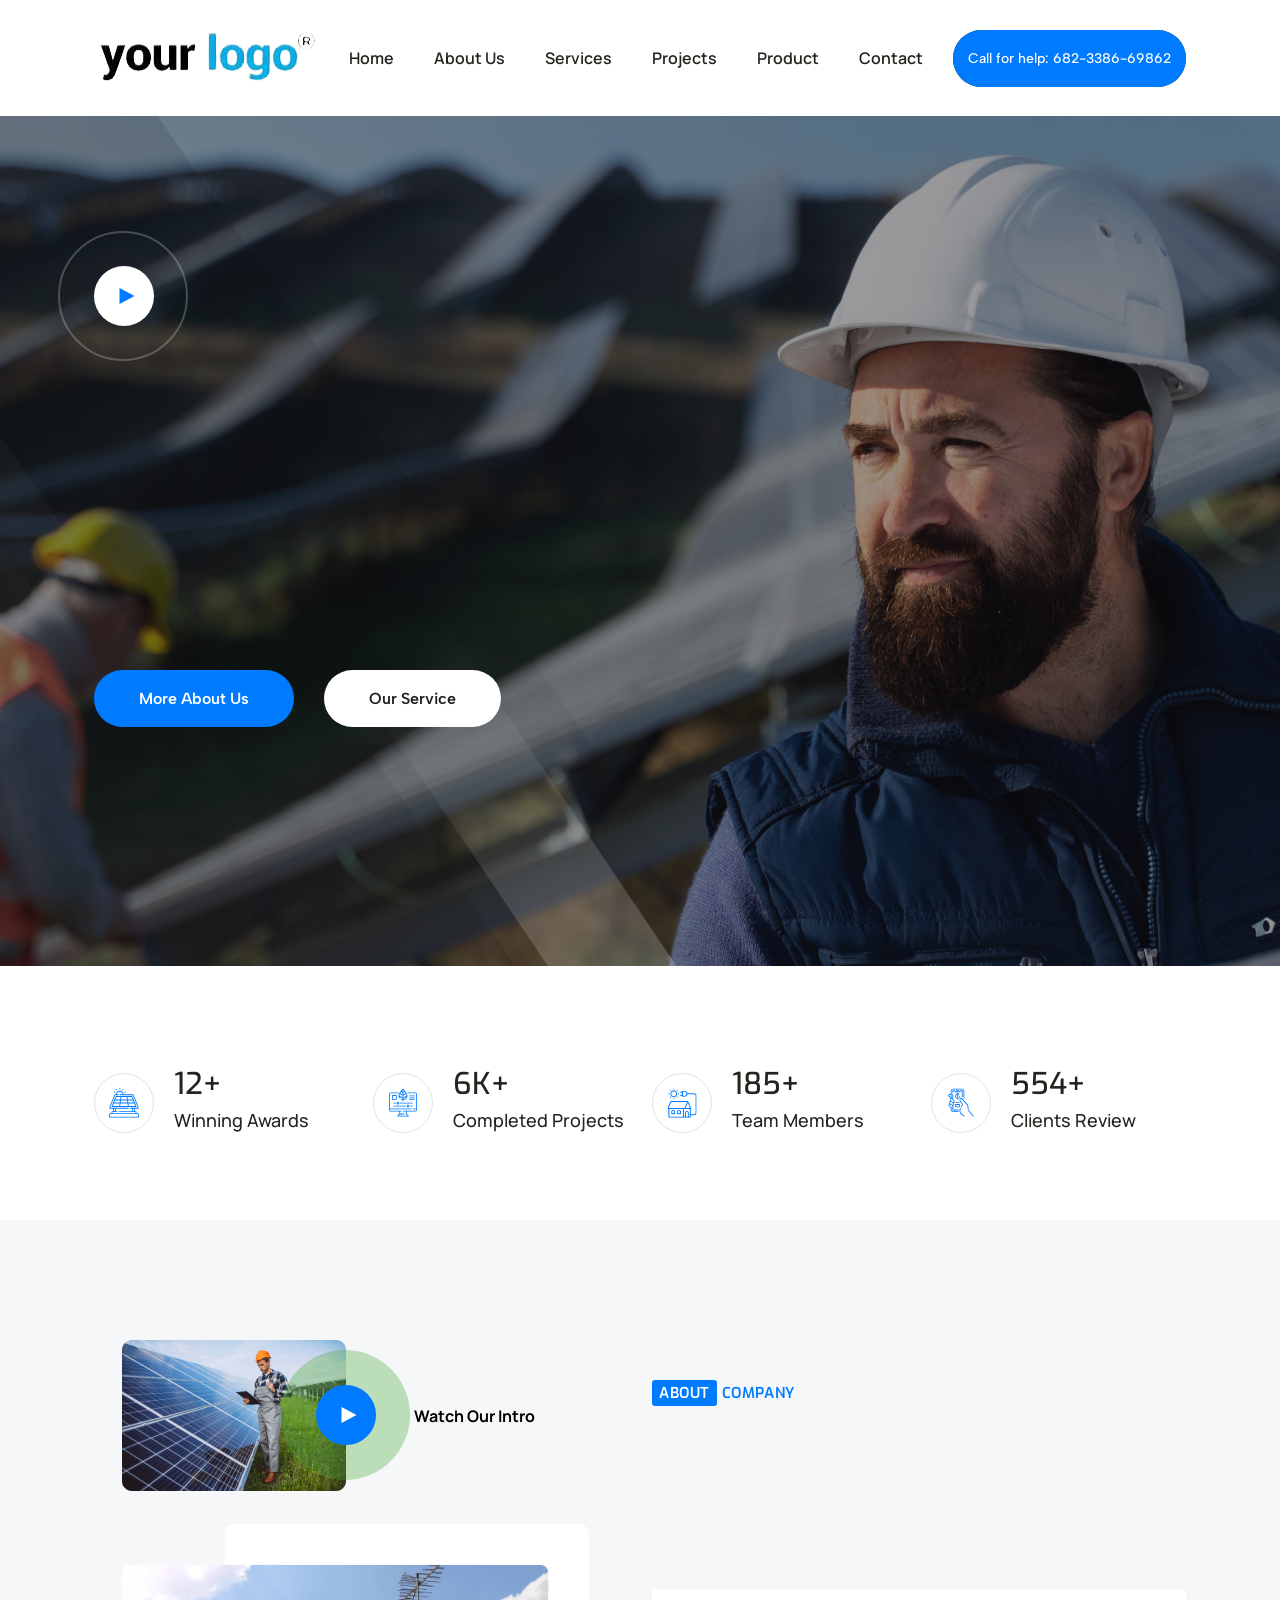
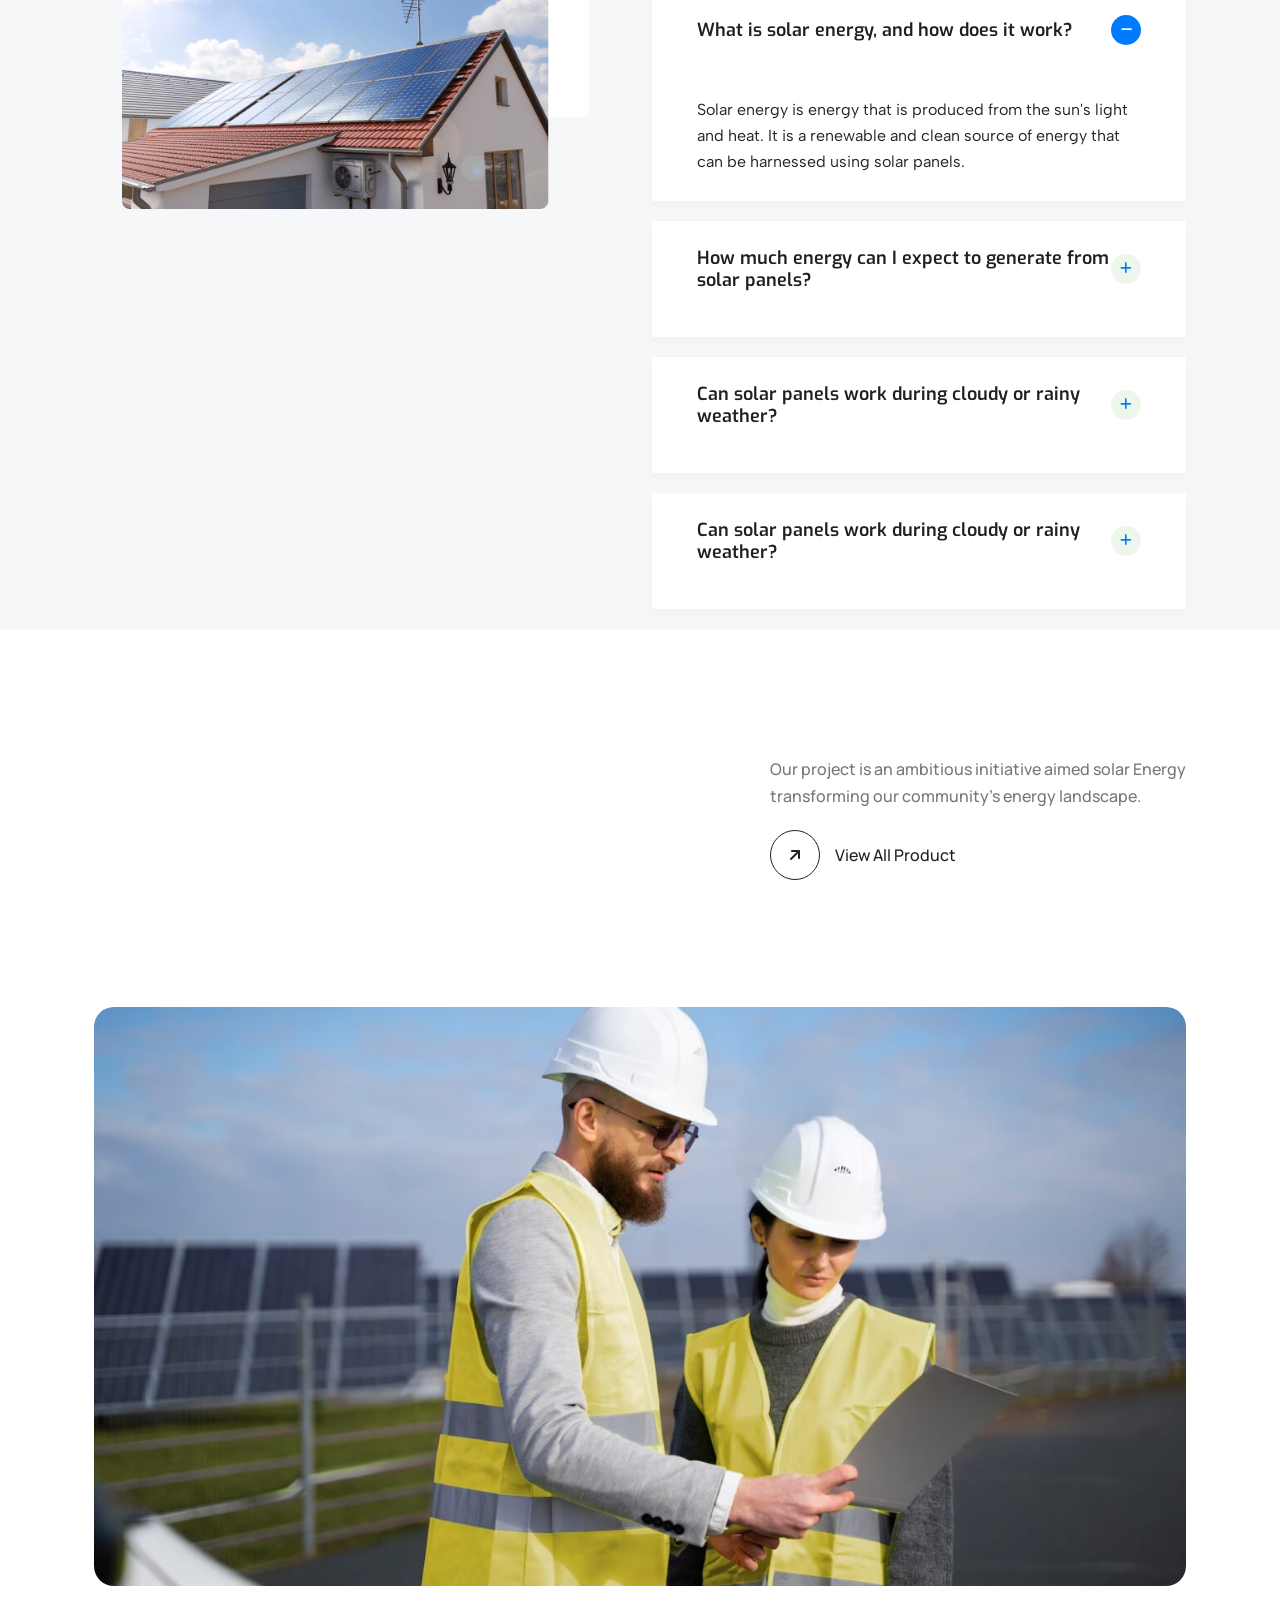
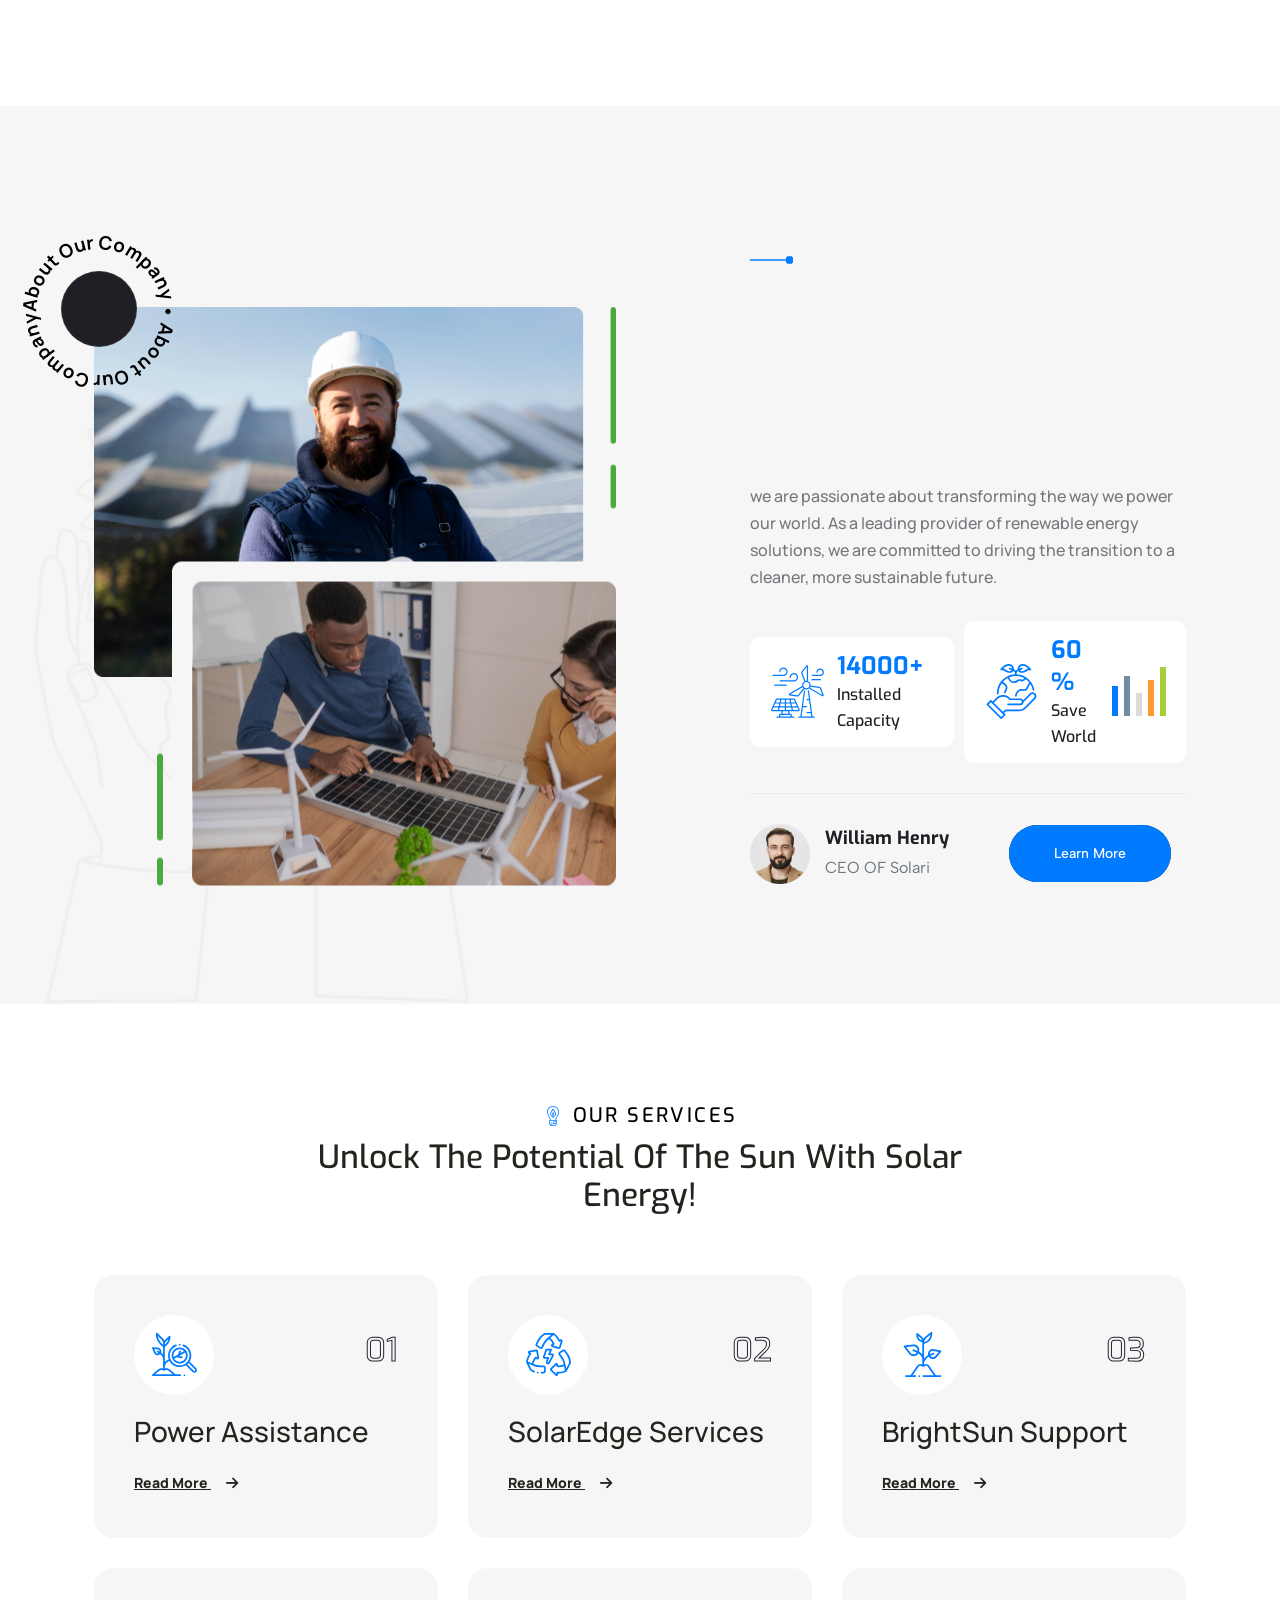
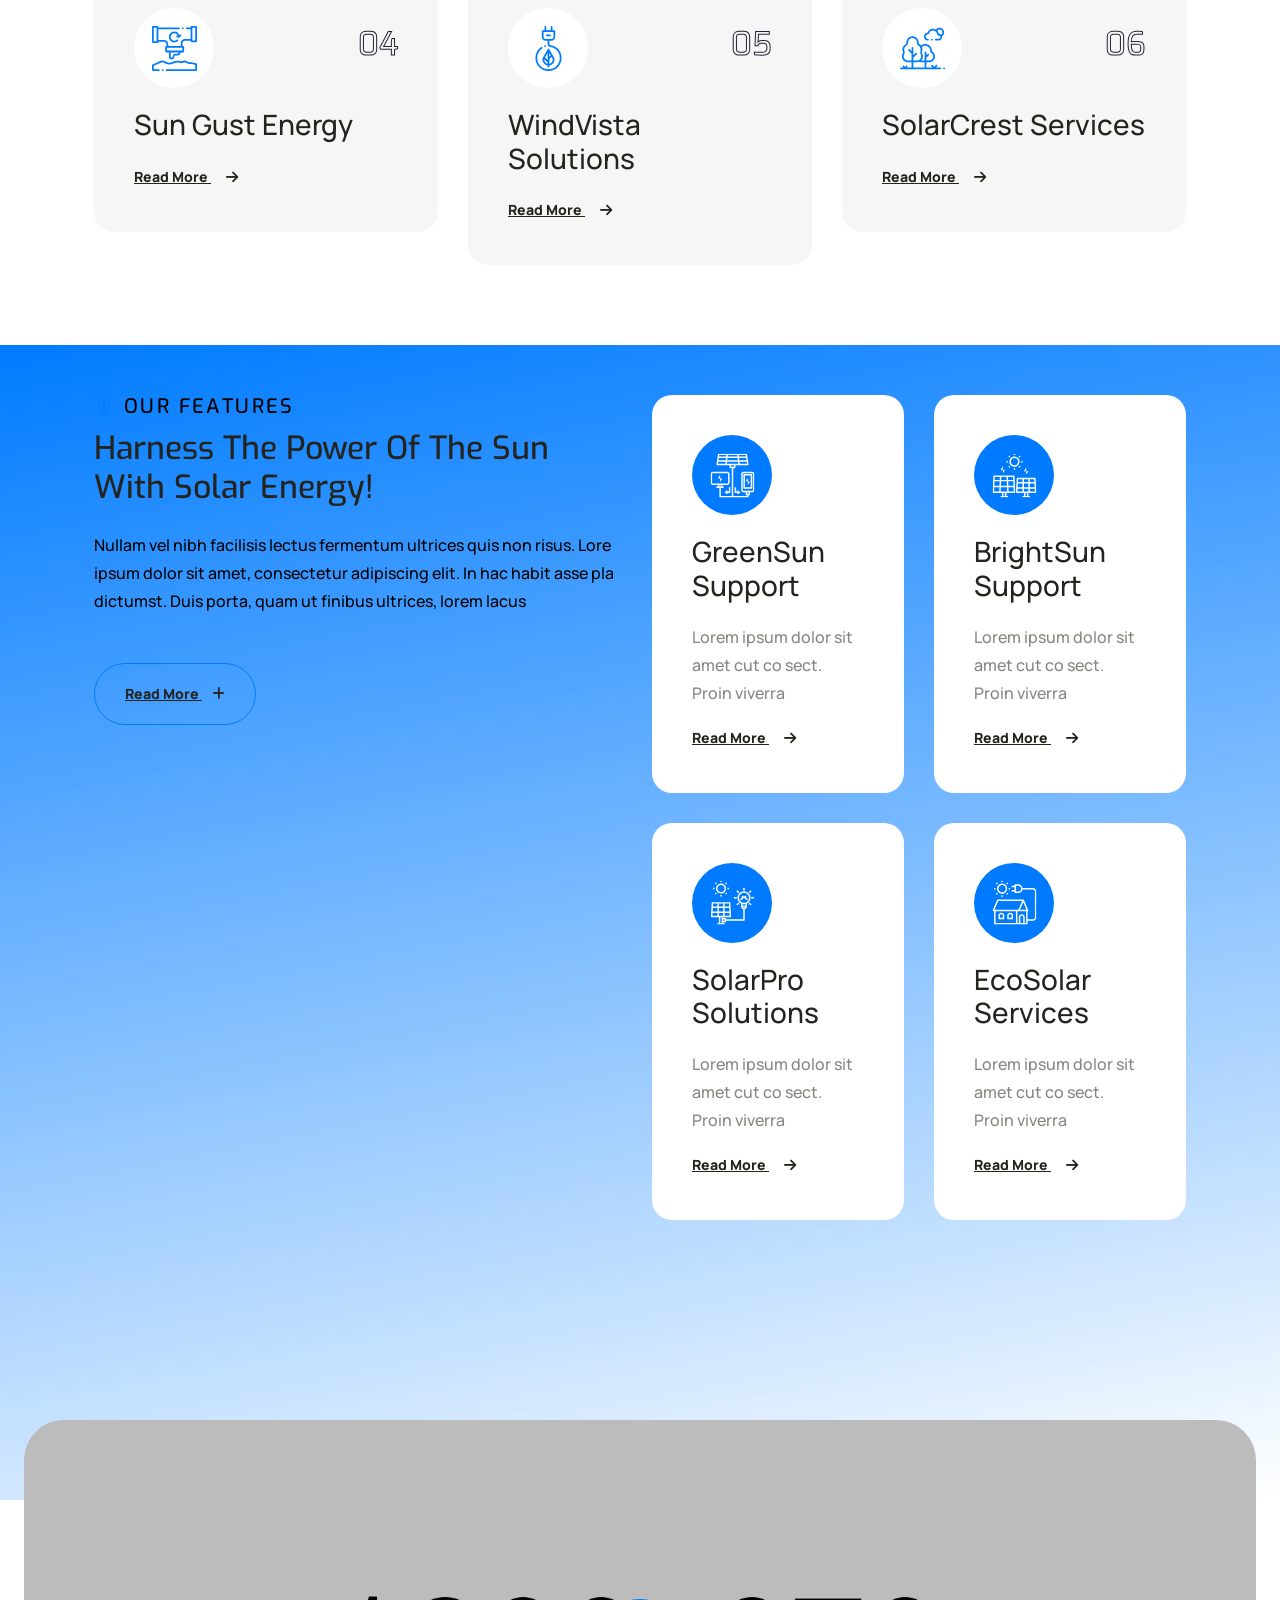
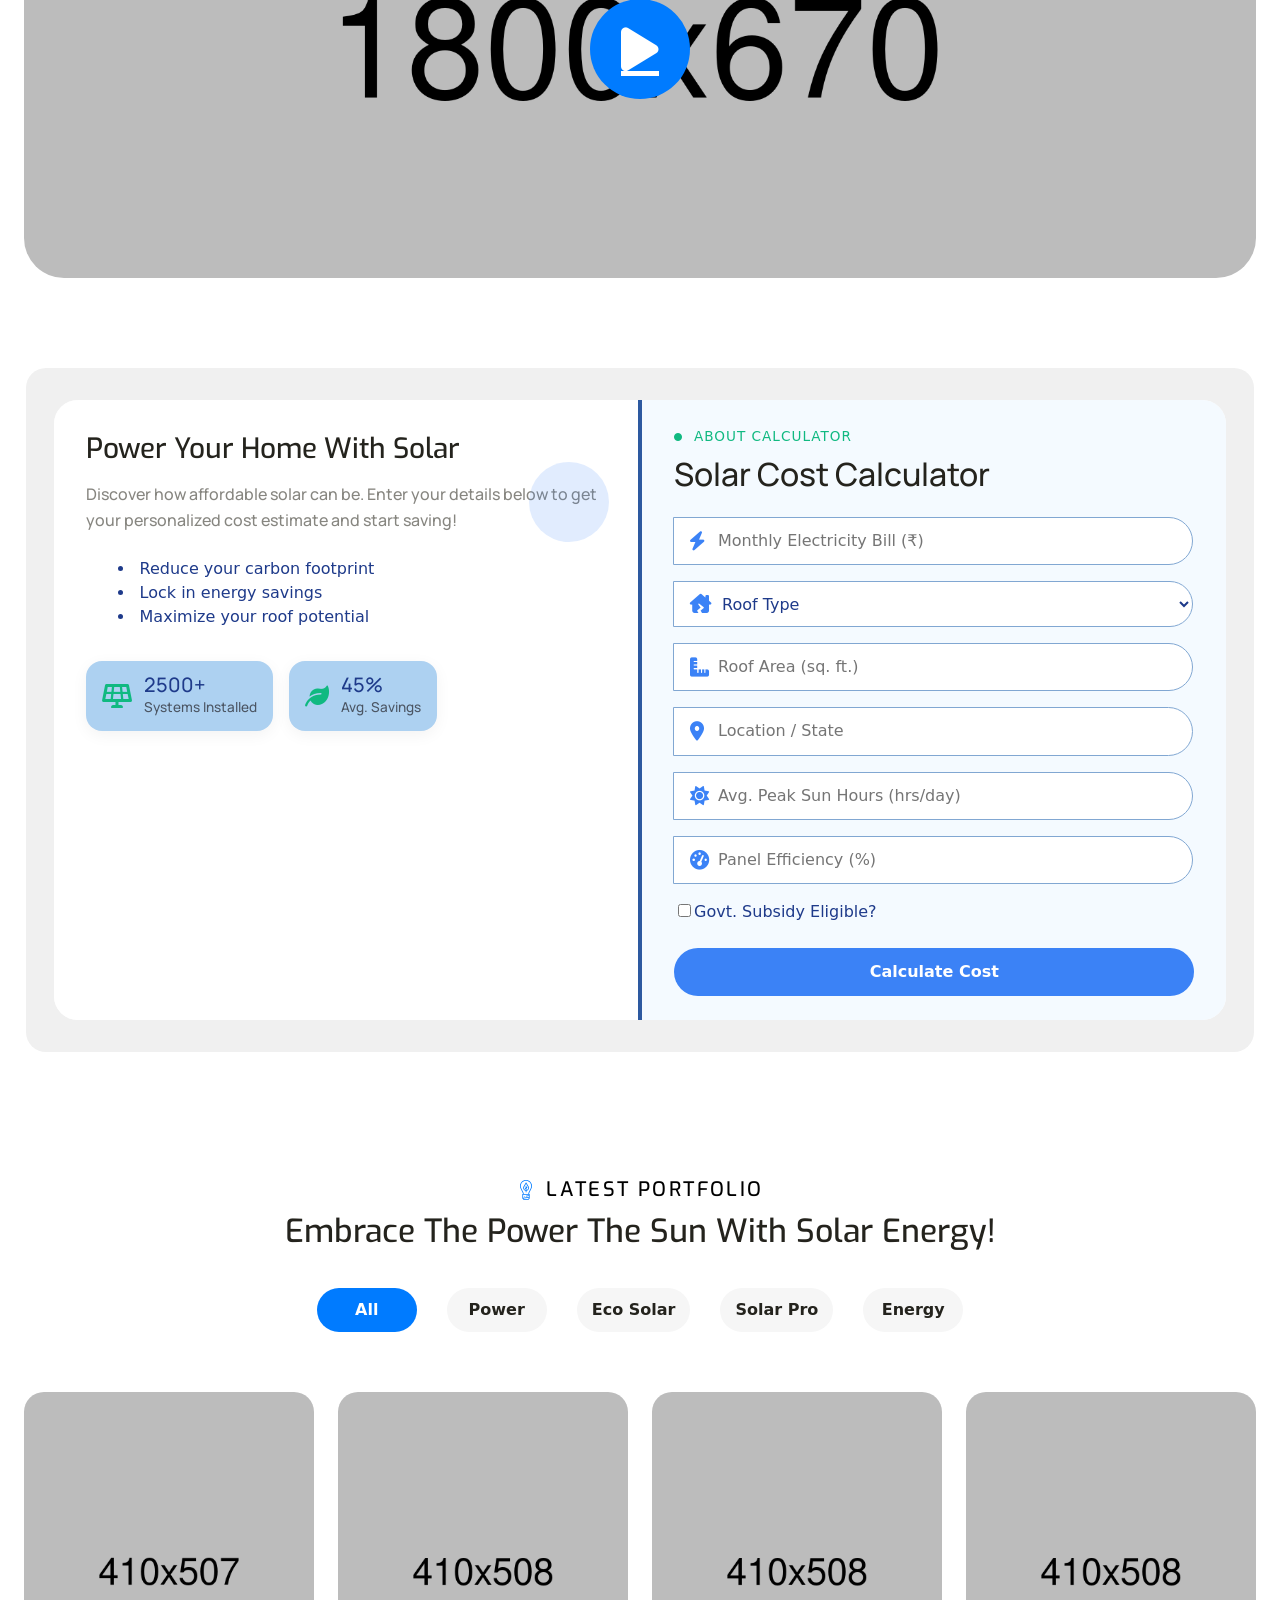
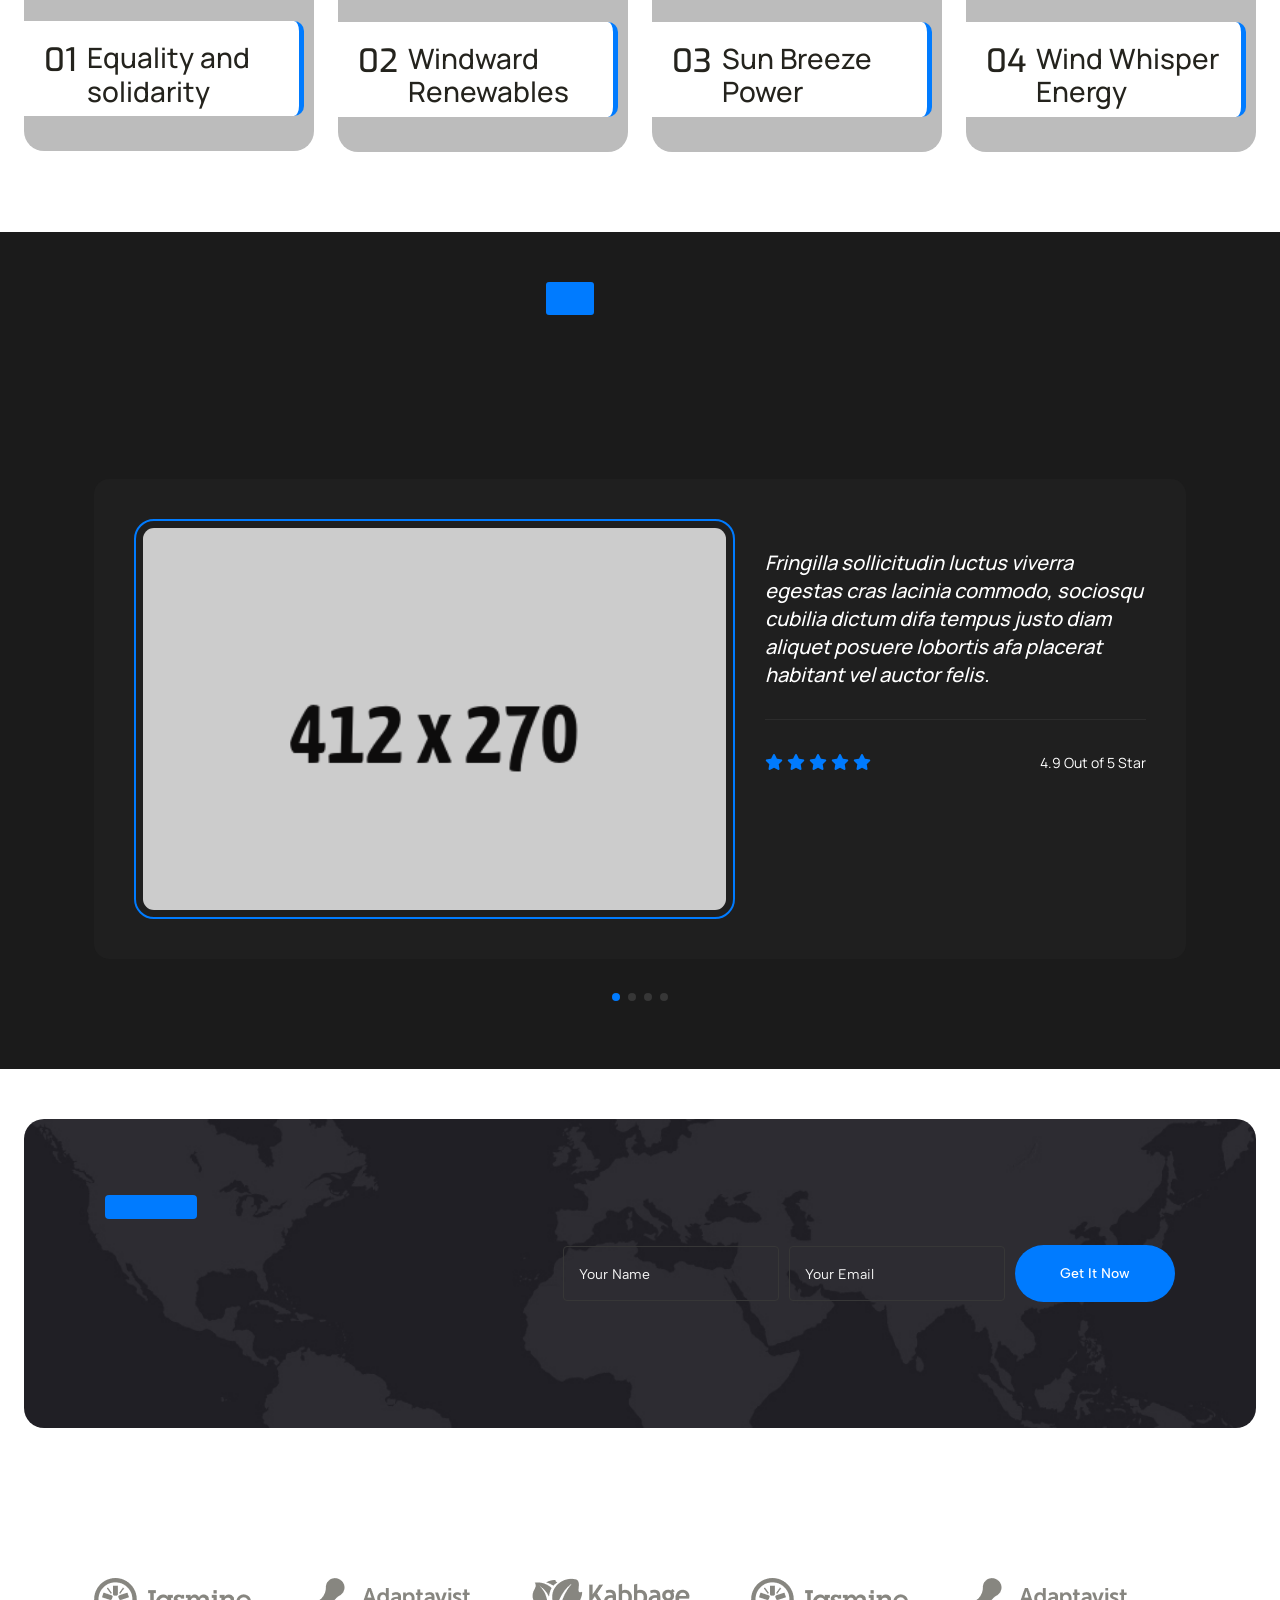
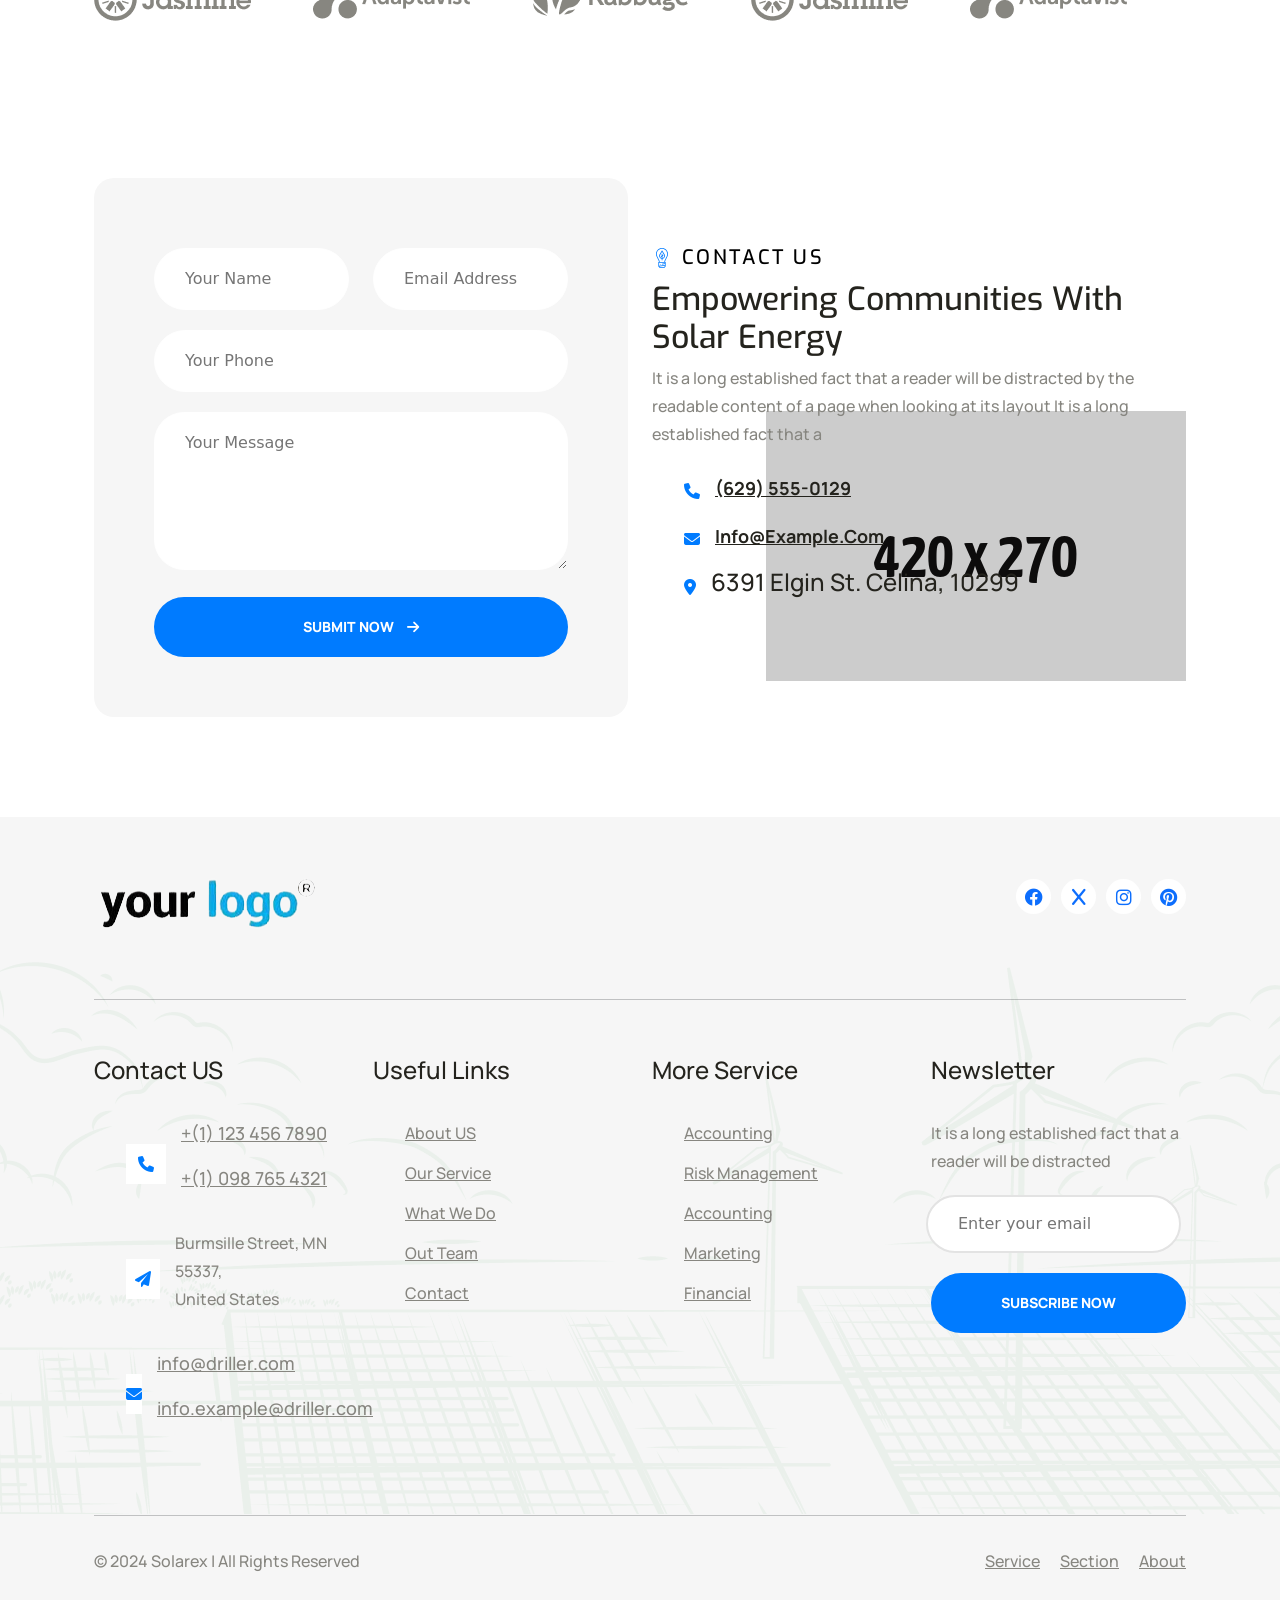
==== commit 4aef8234: "bug fix" ====
--- a/index.html
+++ b/index.html
@@ -48,7 +48,7 @@
 
 	<style>
 		@media only screen and (max-width: 767px) {
-			.site2-section img {
+			.site2-section .client-image img {
   -ms-interpolation-mode: bicubic;
   border: 0;
   vertical-align: middle;
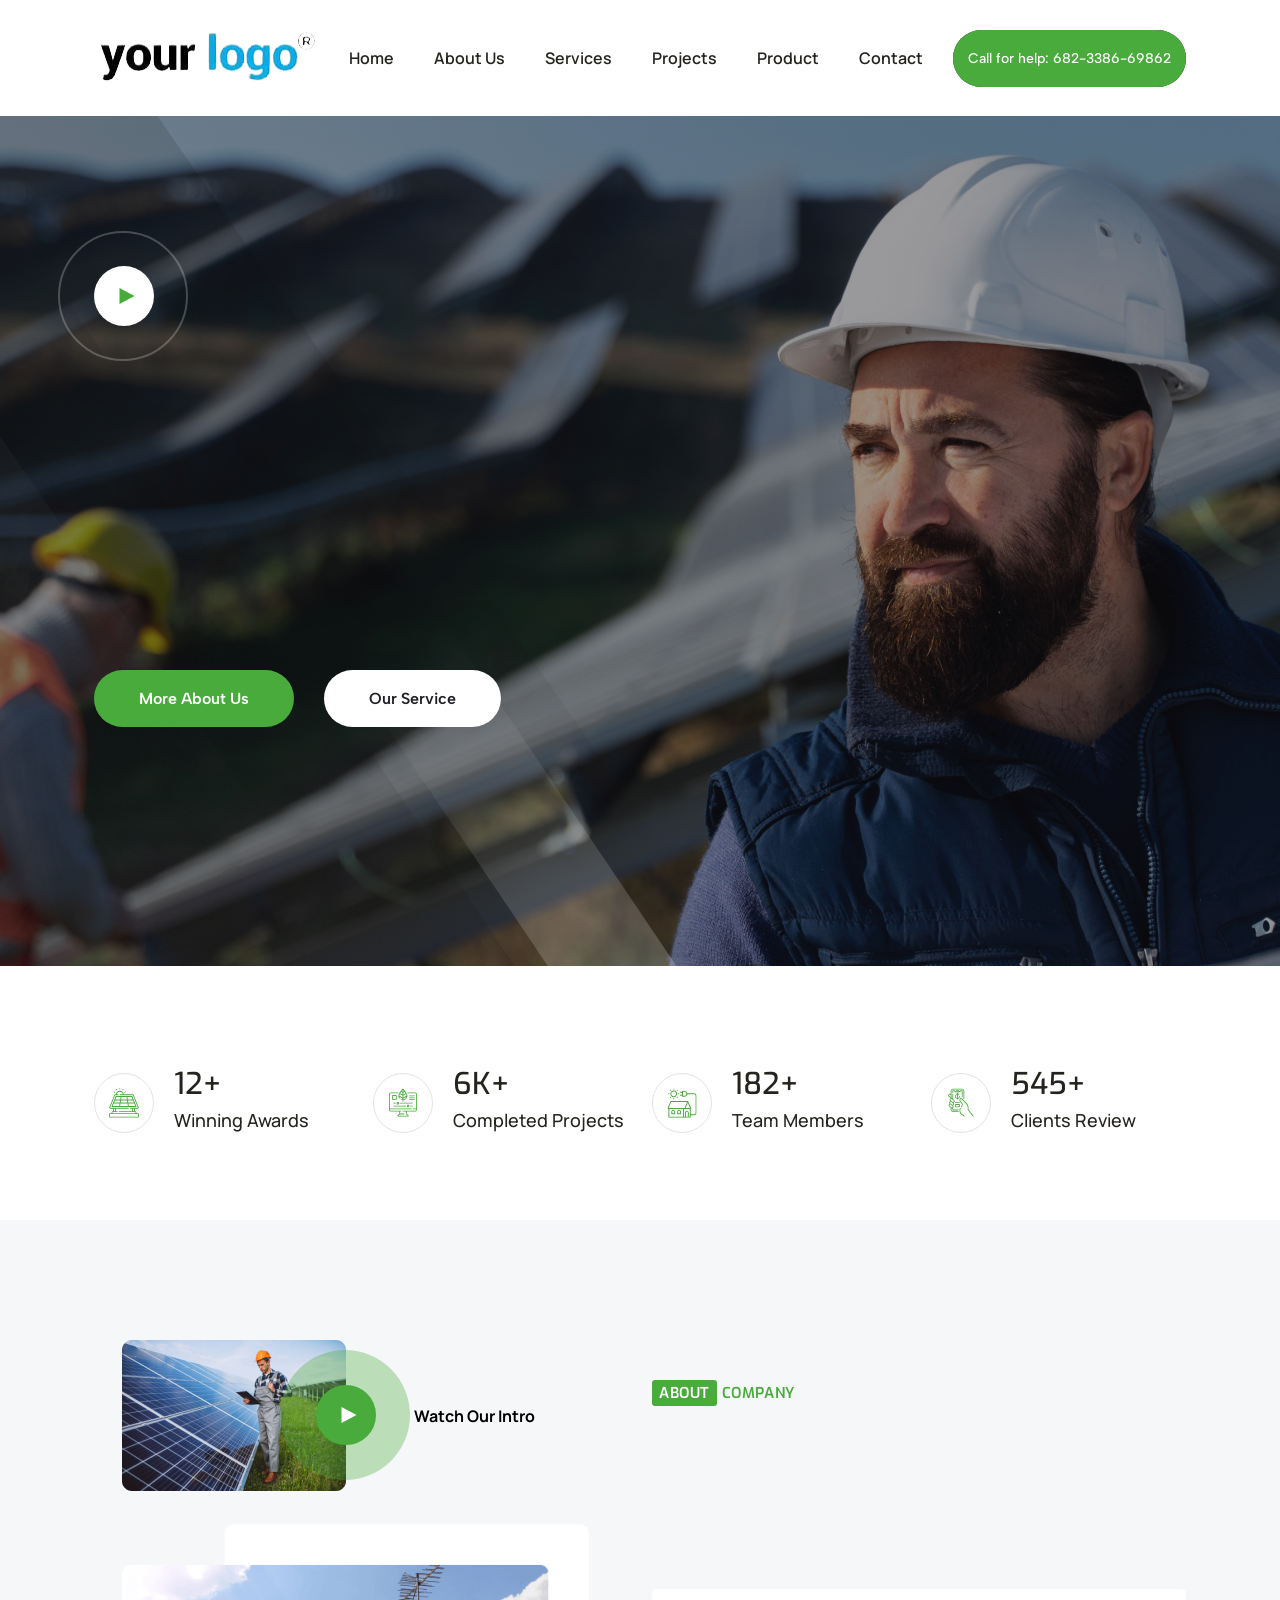
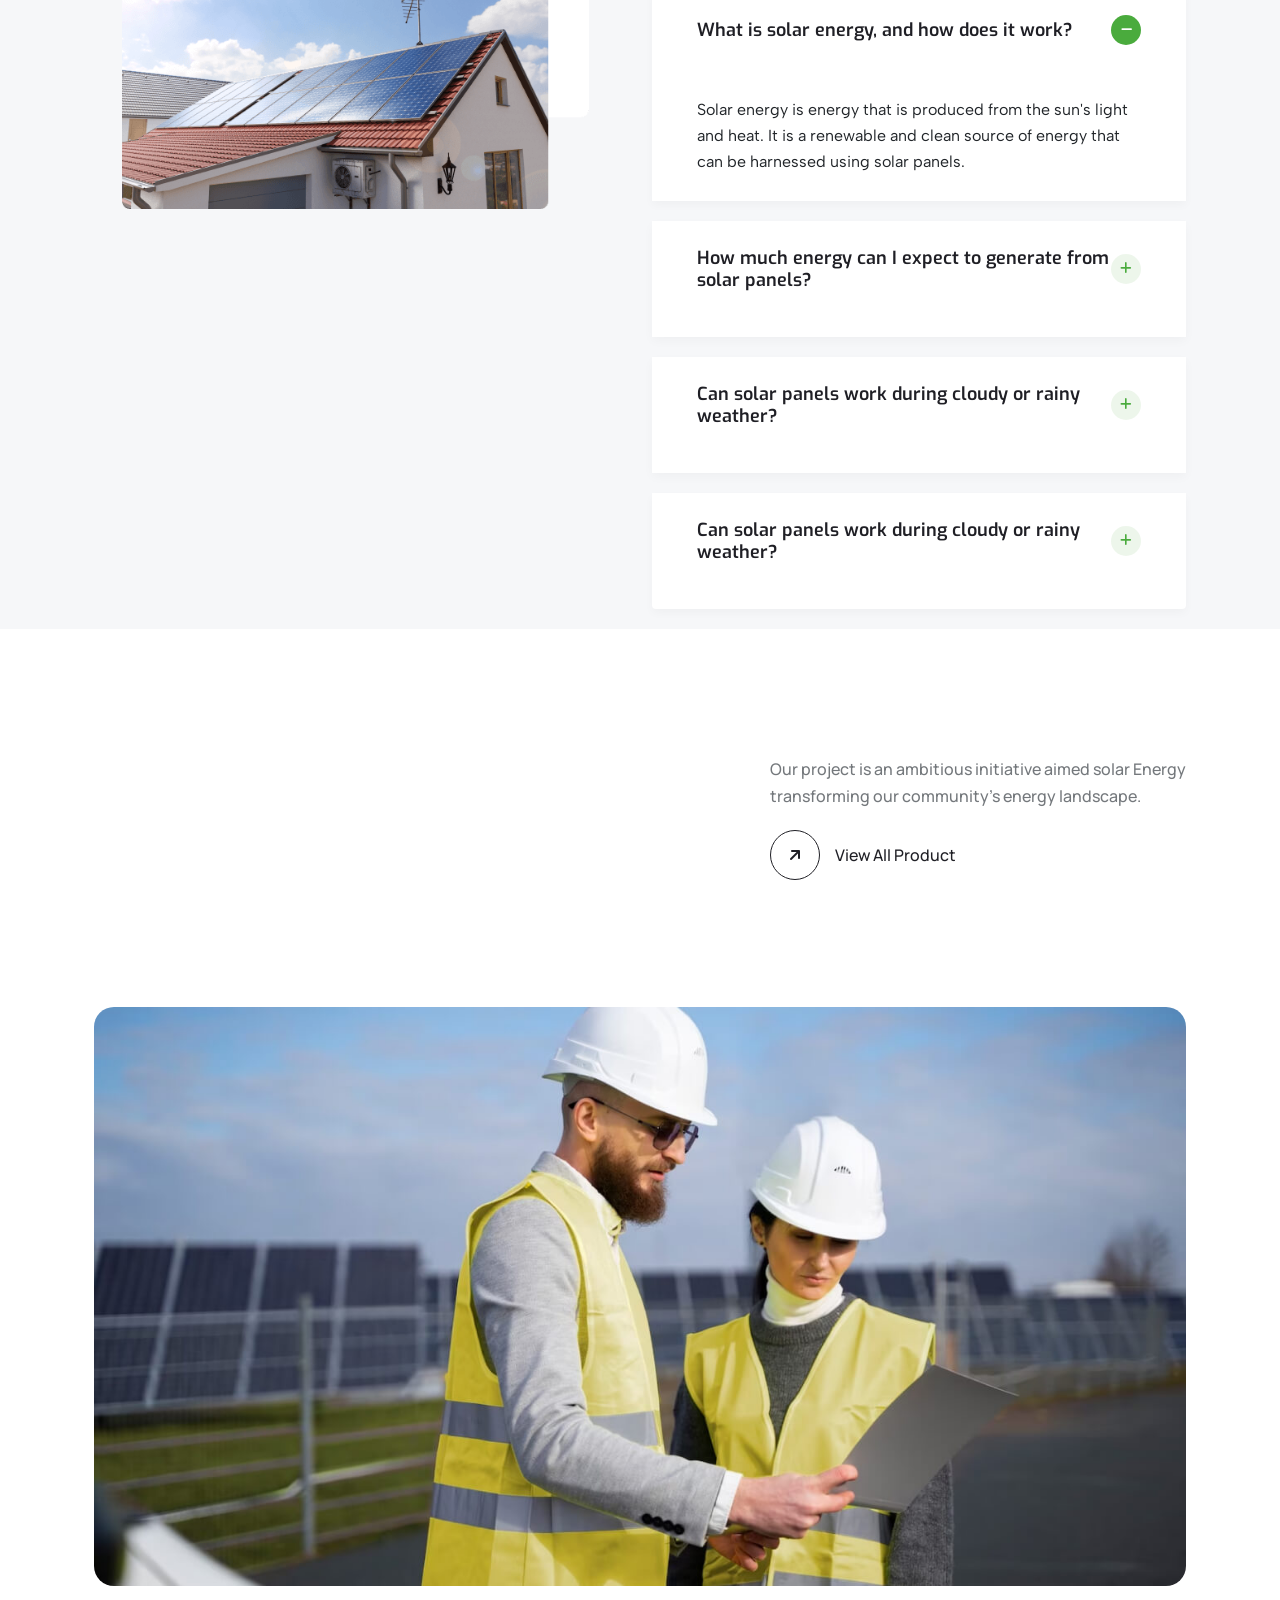
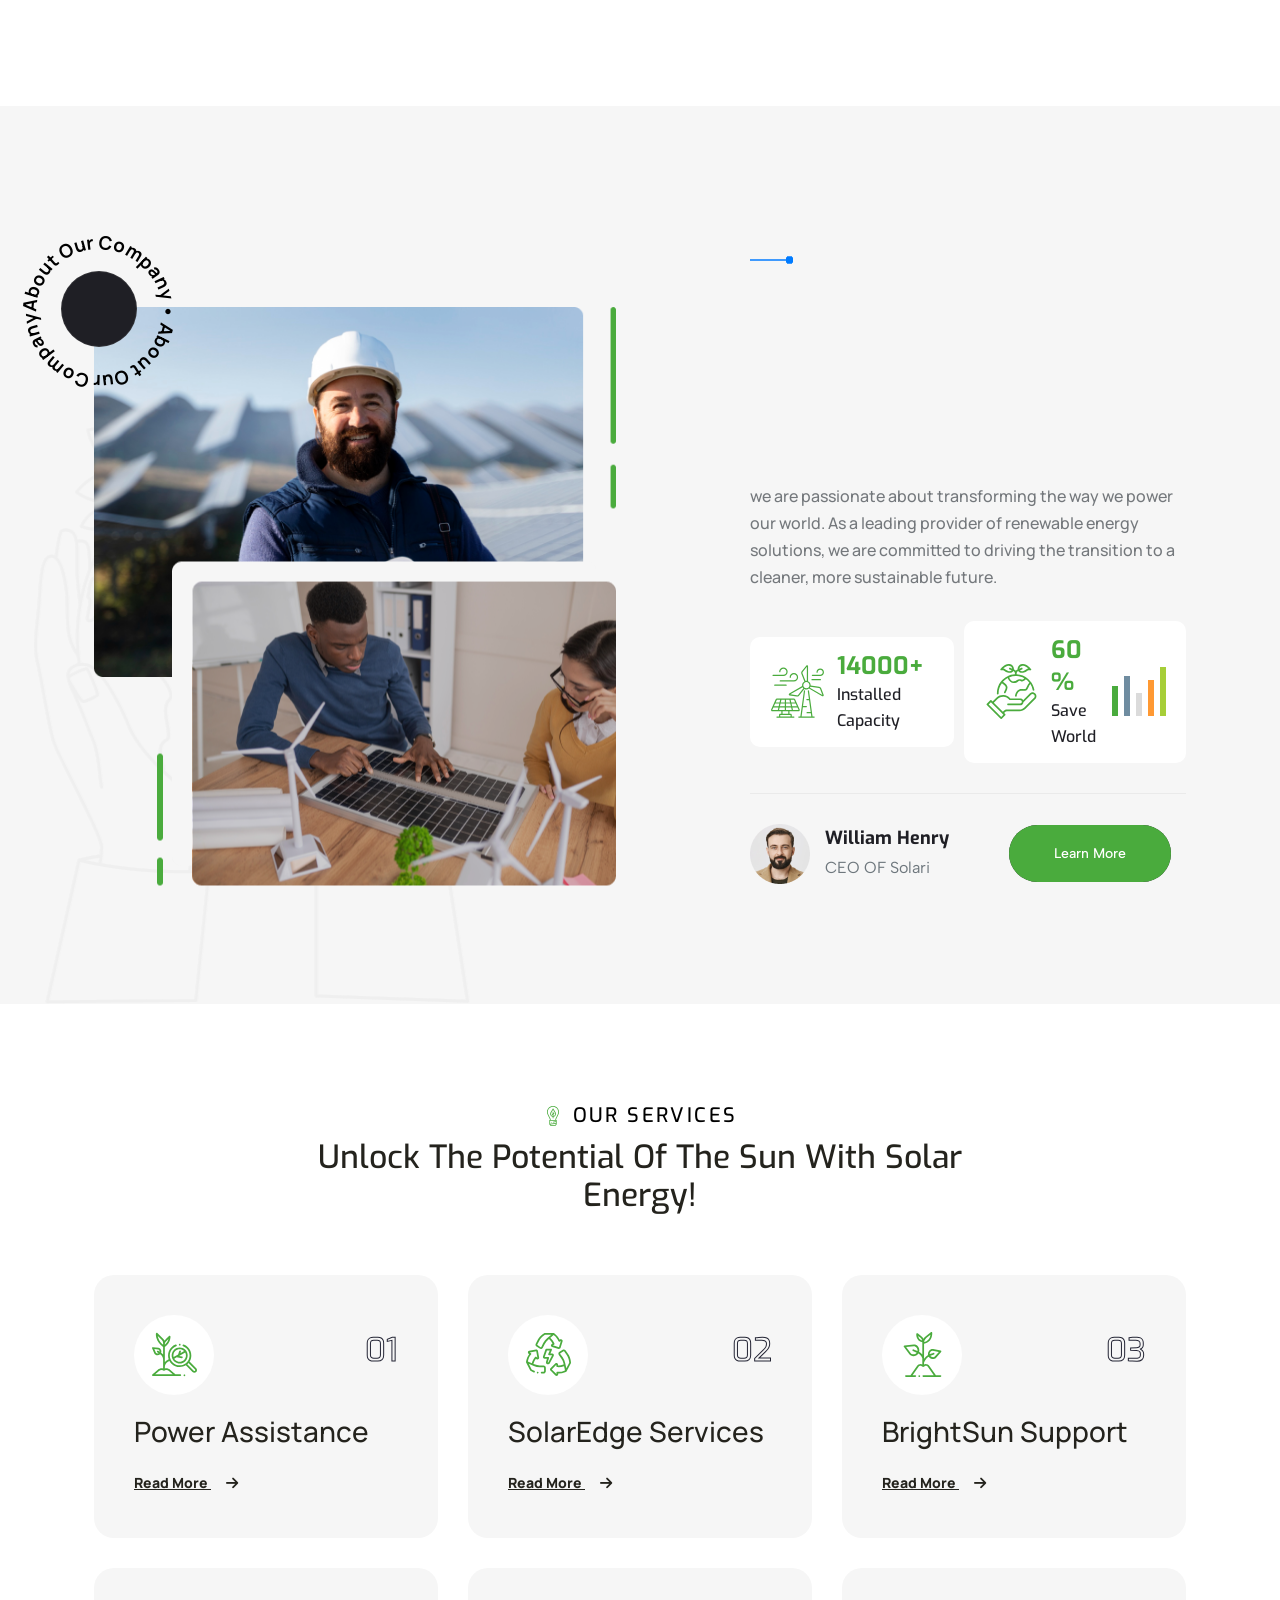
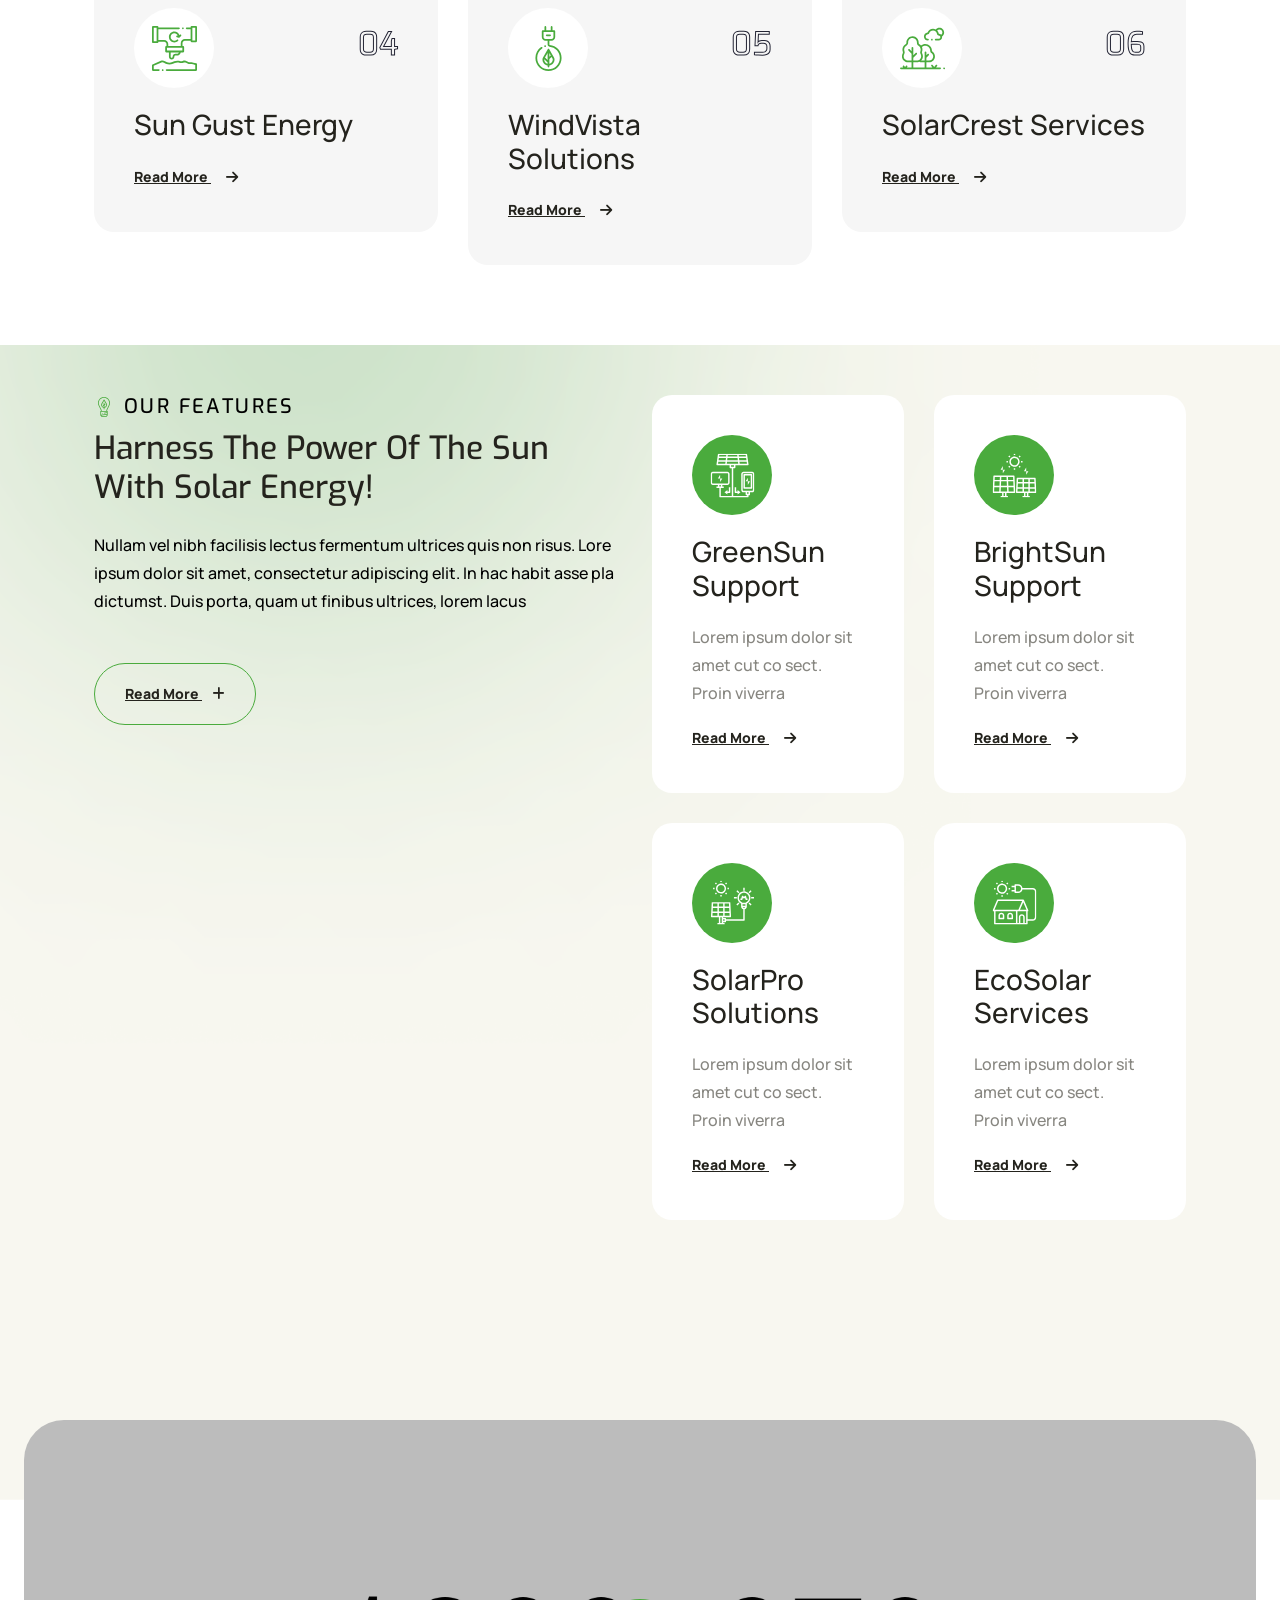
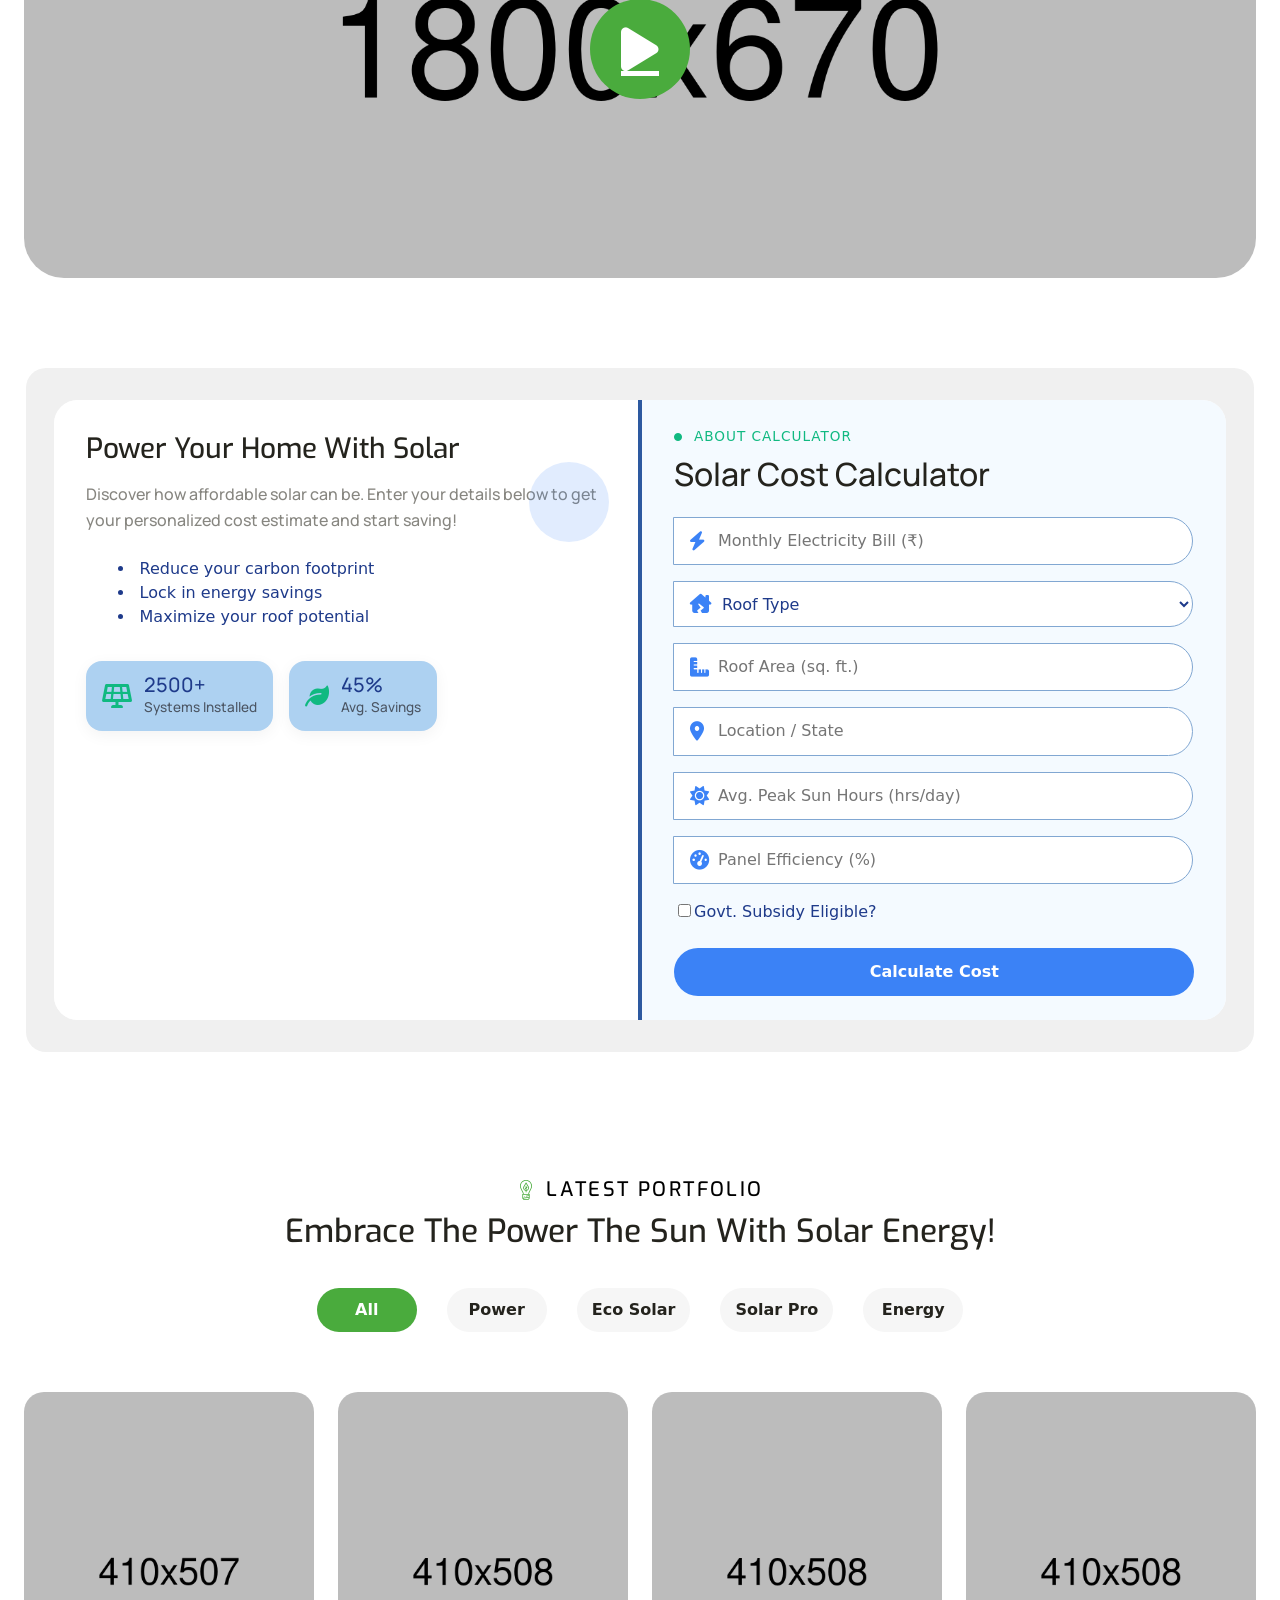
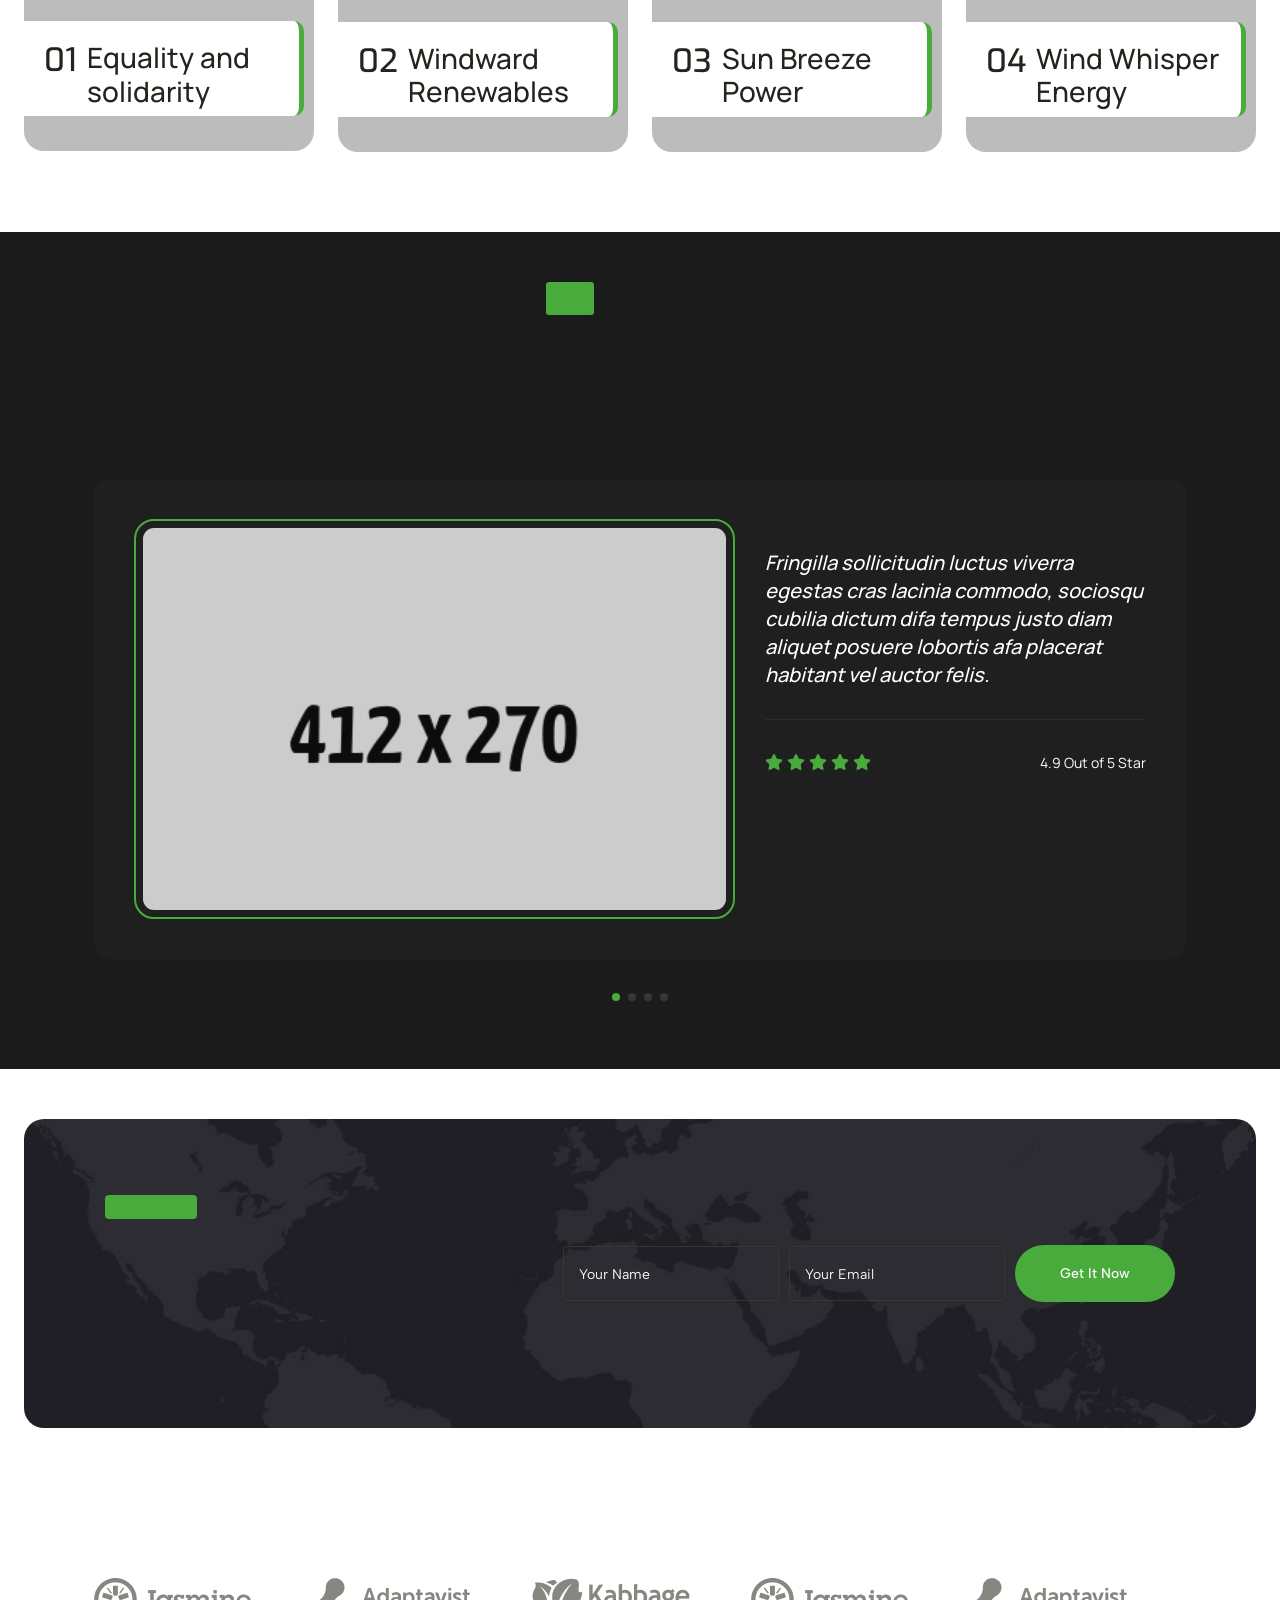
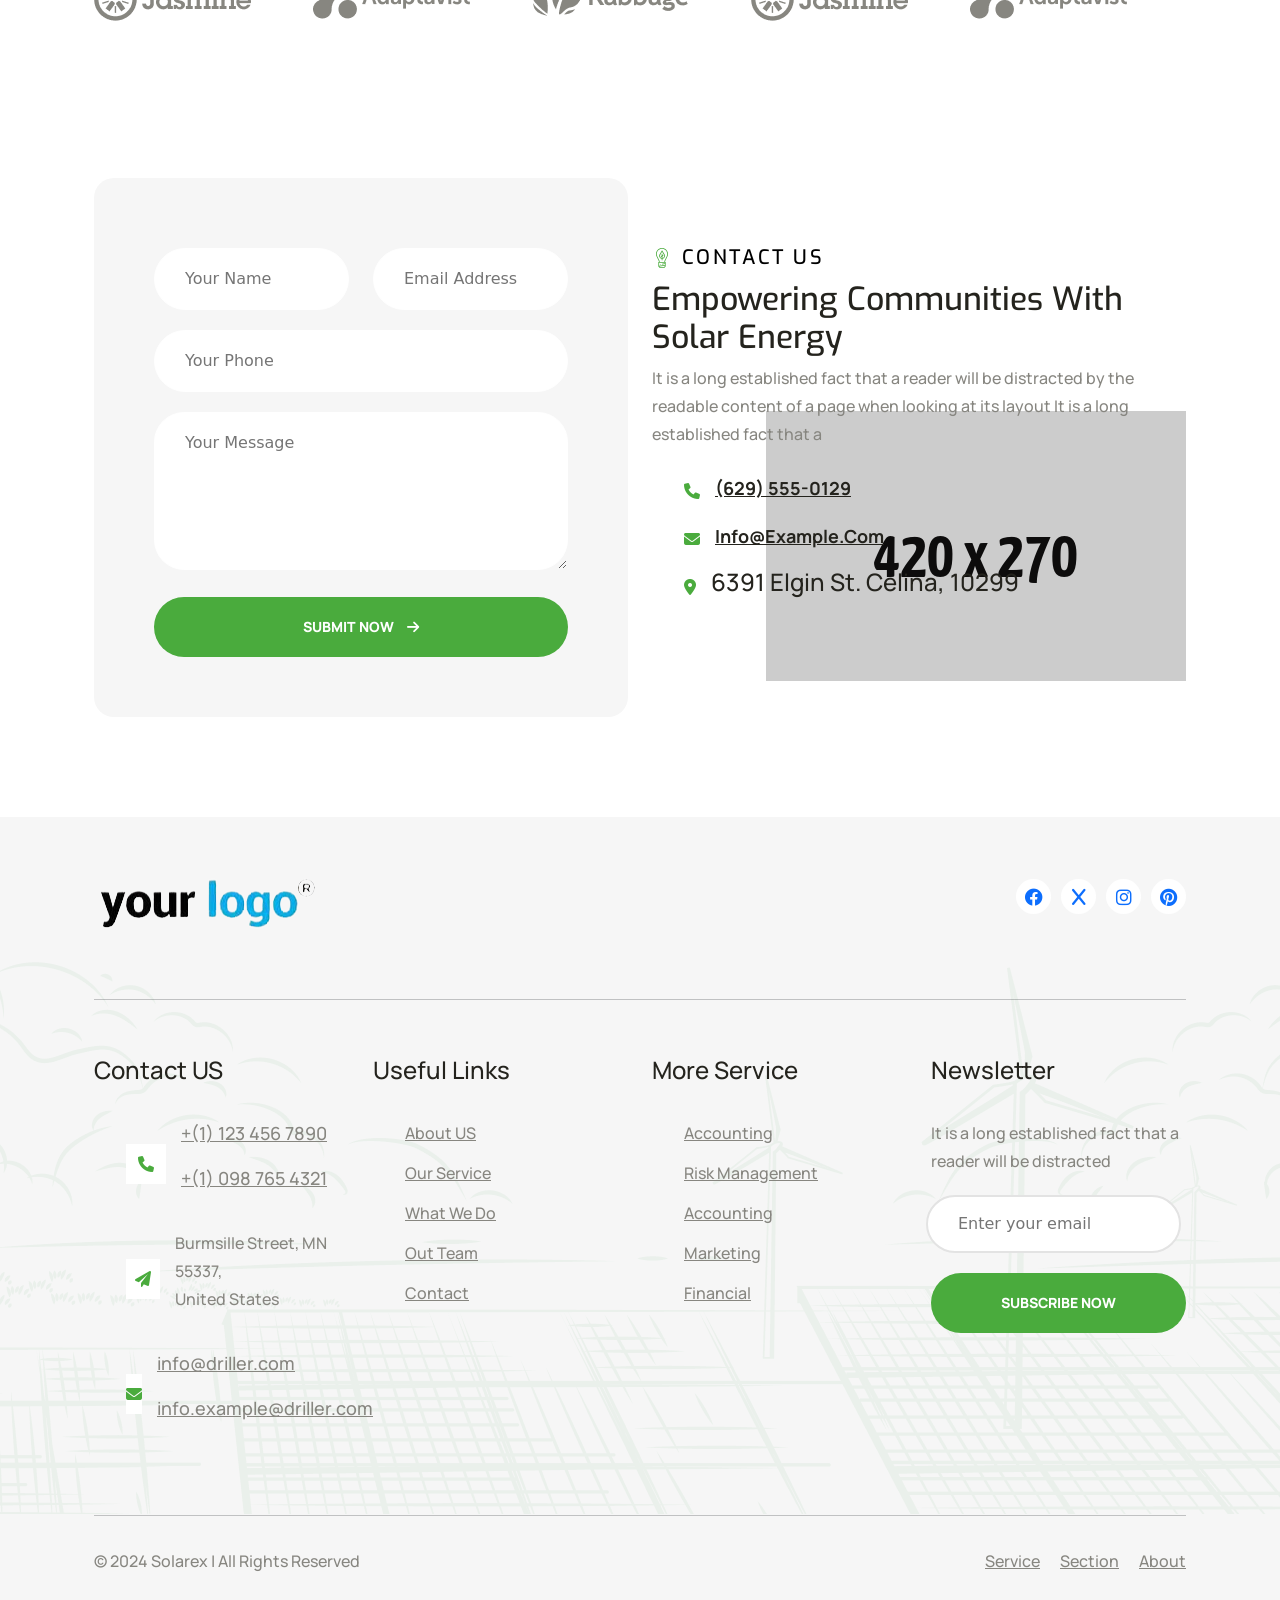
==== commit 4a494b99: "colour change" ====
--- a/index.html
+++ b/index.html
@@ -639,14 +639,14 @@
 							<div class="single">
 								<div class="icon">
 									<svg width="55" height="55" viewBox="0 0 55 55" fill="none" xmlns="http://www.w3.org/2000/svg">
-										<path d="M23.8916 52.4916H21.7666V50.9083C21.7666 50.2666 21.2416 49.7416 20.6 49.7416H19.4833V47.2999H28.525C28.9583 47.2999 29.3583 47.0833 29.5916 46.7166C29.825 46.35 29.8583 45.9 29.6833 45.5083L25.1 35.3249C24.9 34.8749 24.4416 34.575 23.9416 34.575H6.8833C6.3833 34.575 5.9333 34.8666 5.72497 35.3249L1.14164 45.5083C0.966637 45.9 0.99997 46.35 1.2333 46.7166C1.46664 47.0833 1.86664 47.2999 2.29997 47.2999H11.3416V49.7416H10.225C9.5833 49.7416 9.0583 50.2666 9.0583 50.9083V52.4916H6.94164C6.6083 52.4916 6.3333 52.7666 6.3333 53.1C6.3333 53.4333 6.6083 53.7083 6.94164 53.7083H23.8916C24.225 53.7083 24.5 53.4333 24.5 53.1C24.5 52.7666 24.2333 52.4916 23.8916 52.4916ZM28.5833 46.0083L28.5333 46.0833H23L22.4166 43.4916H27.4583L28.5833 46.0083ZM26.9083 42.2749H22.1416L21.5333 39.5916H25.7L26.9083 42.2749ZM23.95 35.7916C23.975 35.7916 23.9916 35.8083 24 35.825L25.15 38.3833H21.2583L20.675 35.7916H23.95ZM16.025 35.7916H19.4333L20.0166 38.3833H16.025V35.7916ZM16.025 39.5999H20.2916L20.9 42.2833H16.0333V39.5999H16.025ZM16.025 43.4916H21.1666L21.75 46.0833H16.0166V43.4916H16.025ZM18.275 47.2999V49.7416H12.5583V47.2999H18.275ZM11.4083 35.7916H14.8166V38.3833H10.825L11.4083 35.7916ZM14.8083 39.5999V42.2833H9.94164L10.55 39.5999H14.8083ZM6.8833 35.7916H10.1583L9.57497 38.3833H5.7083L6.8833 35.7916ZM7.84164 46.0833H2.29997L2.24997 46.0083L3.39164 43.4916H8.42497L7.84164 46.0833ZM3.94164 42.2749L5.1583 39.5916H9.29997L8.69164 42.2749H3.94164ZM9.0833 46.0833L9.66664 43.4916H14.8083V46.0833H9.0833ZM20.5583 52.4916H10.2666L10.2333 50.9499L20.5583 50.9083V52.4916Z" fill="#007BFF " />
-										<path d="M51.1665 24.3167C50.8331 23.4501 50.0748 22.8417 49.1831 22.7167L40.6415 21.4334C40.6498 21.3417 40.6665 21.2501 40.6665 21.1584C40.6665 19.3834 39.5831 17.8584 38.0498 17.2084V2.33339C38.0498 1.88339 37.7831 1.50006 37.3581 1.35839C36.9415 1.20839 36.4998 1.34173 36.2248 1.68339L31.7581 7.20006C31.1915 7.90839 31.0331 8.86673 31.3665 9.72506L34.3915 17.3917C33.0331 18.1167 32.0915 19.5251 32.0915 21.1667C32.0915 21.4917 32.1331 21.8001 32.1998 22.1001L19.2831 29.5584C18.8998 29.7751 18.7081 30.2001 18.7831 30.6334C18.8665 31.0667 19.1998 31.3917 19.6331 31.4584L26.6415 32.5667C26.7665 32.5834 26.8998 32.5917 27.0248 32.5917C27.7915 32.5917 28.5331 32.2417 29.0165 31.6334L34.3581 24.9167C34.9665 25.2417 35.6498 25.4501 36.3831 25.4501C37.3665 25.4501 38.2581 25.1084 38.9831 24.5501L52.2415 32.1917C52.4081 32.2834 52.5831 32.3334 52.7581 32.3334C52.9998 32.3334 53.2331 32.2501 53.4331 32.0751C53.7665 31.7834 53.8748 31.3417 53.7165 30.9417L51.1665 24.3167ZM32.4915 9.27506C32.3248 8.83339 32.3998 8.32506 32.6998 7.95839L36.8331 2.85006V16.9167C36.6831 16.9001 36.5331 16.8667 36.3831 16.8667C36.0915 16.8667 35.7998 16.9001 35.5248 16.9501L32.4915 9.27506ZM28.0665 30.8834C27.7665 31.2584 27.3081 31.4417 26.8331 31.3667L20.3498 30.3417L32.6498 23.2334C32.8498 23.5917 33.0831 23.9251 33.3748 24.2084L28.0665 30.8834ZM36.3831 24.2334C34.6831 24.2334 33.3081 22.8501 33.3081 21.1584C33.3081 19.4584 34.6915 18.0834 36.3831 18.0834C38.0748 18.0834 39.4581 19.4667 39.4581 21.1584C39.4581 22.8584 38.0748 24.2334 36.3831 24.2334ZM39.8581 23.6501C40.0831 23.3417 40.2581 22.9917 40.3915 22.6251L49.0081 23.9167C49.4665 23.9751 49.8581 24.3001 50.0248 24.7501L52.3831 30.8751L39.8581 23.6501Z" fill="#007BFF " />
-										<path d="M44.1752 52.4917H42.5335L39.0002 26.8334C38.9585 26.5001 38.6502 26.2751 38.3169 26.3167C37.9835 26.3584 37.7502 26.6667 37.8002 27.0001L38.9002 34.9751H36.9085C36.5752 34.9751 36.3002 35.2501 36.3002 35.5834C36.3002 35.9167 36.5752 36.1917 36.9085 36.1917H39.0669L40.7002 48.0501H37.0919C36.7585 48.0501 36.4835 48.3251 36.4835 48.6584C36.4835 48.9917 36.7585 49.2667 37.0919 49.2667H40.8669L41.3085 52.4917H31.5919L32.8752 43.1501H36.3585C36.6919 43.1501 36.9669 42.8751 36.9669 42.5417C36.9669 42.2084 36.6919 41.9334 36.3585 41.9334H33.0419L35.0919 27.0501C35.1335 26.7167 34.9085 26.4084 34.5752 26.3667C34.2335 26.3251 33.9335 26.5501 33.8919 26.8834L30.3669 52.4917H28.8085C28.4752 52.4917 28.2002 52.7667 28.2002 53.1001C28.2002 53.4334 28.4752 53.7084 28.8085 53.7084H44.1669C44.5002 53.7084 44.7752 53.4334 44.7752 53.1001C44.7752 52.7667 44.5085 52.4917 44.1752 52.4917Z" fill="#007BFF " />
-										<path d="M20.25 13.9418C20.5833 13.9418 20.8583 13.6668 20.8583 13.3334C20.8583 11.6668 22.2166 10.3084 23.8833 10.3084C25.55 10.3084 26.9 11.6668 26.9 13.3334C26.9 15.0001 25.55 16.3501 23.8833 16.3501H10.2416C9.9083 16.3501 9.6333 16.6251 9.6333 16.9584C9.6333 17.2918 9.9083 17.5668 10.2416 17.5668H23.8833C26.2166 17.5668 28.1166 15.6668 28.1166 13.3334C28.1166 11.0001 26.2166 9.1001 23.8833 9.1001C21.55 9.1001 19.65 11.0001 19.65 13.3334C19.6416 13.6751 19.9083 13.9418 20.25 13.9418Z" fill="#007BFF " />
-										<path d="M3.01654 11.9166H13.4165C15.7499 11.9166 17.6499 10.0166 17.6499 7.68329C17.6499 5.34995 15.7499 3.44995 13.4165 3.44995C11.0832 3.44995 9.1832 5.34995 9.1832 7.68329C9.1832 8.01662 9.4582 8.29162 9.79154 8.29162C10.1249 8.29162 10.3999 8.01662 10.3999 7.68329C10.3999 6.01662 11.7582 4.65828 13.4249 4.65828C15.0915 4.65828 16.4415 6.01662 16.4415 7.68329C16.4415 9.34995 15.0915 10.7 13.4249 10.7H3.01654C2.6832 10.7 2.4082 10.975 2.4082 11.3083C2.41654 11.6416 2.6832 11.9166 3.01654 11.9166Z" fill="#007BFF " />
-										<path d="M42.3998 11.9167H50.2165C52.2832 11.9167 53.9582 10.2417 53.9582 8.17505C53.9582 6.10838 52.2832 4.42505 50.2165 4.42505C48.1498 4.42505 46.4665 6.10838 46.4665 8.17505C46.4665 8.50838 46.7415 8.78338 47.0748 8.78338C47.4082 8.78338 47.6832 8.50838 47.6832 8.17505C47.6832 6.77505 48.8165 5.64172 50.2165 5.64172C51.6082 5.64172 52.7415 6.77505 52.7415 8.17505C52.7415 9.56672 51.6082 10.7 50.2165 10.7H42.3998C42.0665 10.7 41.7915 10.975 41.7915 11.3084C41.7998 11.6417 42.0665 11.9167 42.3998 11.9167Z" fill="#007BFF " />
-										<path d="M42.0082 16.3251H50.4166C50.7499 16.3251 51.0249 16.0501 51.0249 15.7167C51.0249 15.3834 50.7499 15.1084 50.4166 15.1084H42.0082C41.6749 15.1084 41.3999 15.3834 41.3999 15.7167C41.3999 16.0501 41.6666 16.3251 42.0082 16.3251Z" fill="#007BFF " />
-										<path d="M4.73333 20.55C4.4 20.55 4.125 20.825 4.125 21.1584C4.125 21.4917 4.4 21.7667 4.73333 21.7667H16.125C16.4583 21.7667 16.7333 21.4917 16.7333 21.1584C16.7333 20.825 16.4583 20.55 16.125 20.55H4.73333Z" fill="#007BFF " />
+										<path d="M23.8916 52.4916H21.7666V50.9083C21.7666 50.2666 21.2416 49.7416 20.6 49.7416H19.4833V47.2999H28.525C28.9583 47.2999 29.3583 47.0833 29.5916 46.7166C29.825 46.35 29.8583 45.9 29.6833 45.5083L25.1 35.3249C24.9 34.8749 24.4416 34.575 23.9416 34.575H6.8833C6.3833 34.575 5.9333 34.8666 5.72497 35.3249L1.14164 45.5083C0.966637 45.9 0.99997 46.35 1.2333 46.7166C1.46664 47.0833 1.86664 47.2999 2.29997 47.2999H11.3416V49.7416H10.225C9.5833 49.7416 9.0583 50.2666 9.0583 50.9083V52.4916H6.94164C6.6083 52.4916 6.3333 52.7666 6.3333 53.1C6.3333 53.4333 6.6083 53.7083 6.94164 53.7083H23.8916C24.225 53.7083 24.5 53.4333 24.5 53.1C24.5 52.7666 24.2333 52.4916 23.8916 52.4916ZM28.5833 46.0083L28.5333 46.0833H23L22.4166 43.4916H27.4583L28.5833 46.0083ZM26.9083 42.2749H22.1416L21.5333 39.5916H25.7L26.9083 42.2749ZM23.95 35.7916C23.975 35.7916 23.9916 35.8083 24 35.825L25.15 38.3833H21.2583L20.675 35.7916H23.95ZM16.025 35.7916H19.4333L20.0166 38.3833H16.025V35.7916ZM16.025 39.5999H20.2916L20.9 42.2833H16.0333V39.5999H16.025ZM16.025 43.4916H21.1666L21.75 46.0833H16.0166V43.4916H16.025ZM18.275 47.2999V49.7416H12.5583V47.2999H18.275ZM11.4083 35.7916H14.8166V38.3833H10.825L11.4083 35.7916ZM14.8083 39.5999V42.2833H9.94164L10.55 39.5999H14.8083ZM6.8833 35.7916H10.1583L9.57497 38.3833H5.7083L6.8833 35.7916ZM7.84164 46.0833H2.29997L2.24997 46.0083L3.39164 43.4916H8.42497L7.84164 46.0833ZM3.94164 42.2749L5.1583 39.5916H9.29997L8.69164 42.2749H3.94164ZM9.0833 46.0833L9.66664 43.4916H14.8083V46.0833H9.0833ZM20.5583 52.4916H10.2666L10.2333 50.9499L20.5583 50.9083V52.4916Z" fill="#4aab3d " />
+										<path d="M51.1665 24.3167C50.8331 23.4501 50.0748 22.8417 49.1831 22.7167L40.6415 21.4334C40.6498 21.3417 40.6665 21.2501 40.6665 21.1584C40.6665 19.3834 39.5831 17.8584 38.0498 17.2084V2.33339C38.0498 1.88339 37.7831 1.50006 37.3581 1.35839C36.9415 1.20839 36.4998 1.34173 36.2248 1.68339L31.7581 7.20006C31.1915 7.90839 31.0331 8.86673 31.3665 9.72506L34.3915 17.3917C33.0331 18.1167 32.0915 19.5251 32.0915 21.1667C32.0915 21.4917 32.1331 21.8001 32.1998 22.1001L19.2831 29.5584C18.8998 29.7751 18.7081 30.2001 18.7831 30.6334C18.8665 31.0667 19.1998 31.3917 19.6331 31.4584L26.6415 32.5667C26.7665 32.5834 26.8998 32.5917 27.0248 32.5917C27.7915 32.5917 28.5331 32.2417 29.0165 31.6334L34.3581 24.9167C34.9665 25.2417 35.6498 25.4501 36.3831 25.4501C37.3665 25.4501 38.2581 25.1084 38.9831 24.5501L52.2415 32.1917C52.4081 32.2834 52.5831 32.3334 52.7581 32.3334C52.9998 32.3334 53.2331 32.2501 53.4331 32.0751C53.7665 31.7834 53.8748 31.3417 53.7165 30.9417L51.1665 24.3167ZM32.4915 9.27506C32.3248 8.83339 32.3998 8.32506 32.6998 7.95839L36.8331 2.85006V16.9167C36.6831 16.9001 36.5331 16.8667 36.3831 16.8667C36.0915 16.8667 35.7998 16.9001 35.5248 16.9501L32.4915 9.27506ZM28.0665 30.8834C27.7665 31.2584 27.3081 31.4417 26.8331 31.3667L20.3498 30.3417L32.6498 23.2334C32.8498 23.5917 33.0831 23.9251 33.3748 24.2084L28.0665 30.8834ZM36.3831 24.2334C34.6831 24.2334 33.3081 22.8501 33.3081 21.1584C33.3081 19.4584 34.6915 18.0834 36.3831 18.0834C38.0748 18.0834 39.4581 19.4667 39.4581 21.1584C39.4581 22.8584 38.0748 24.2334 36.3831 24.2334ZM39.8581 23.6501C40.0831 23.3417 40.2581 22.9917 40.3915 22.6251L49.0081 23.9167C49.4665 23.9751 49.8581 24.3001 50.0248 24.7501L52.3831 30.8751L39.8581 23.6501Z" fill="#4aab3d " />
+										<path d="M44.1752 52.4917H42.5335L39.0002 26.8334C38.9585 26.5001 38.6502 26.2751 38.3169 26.3167C37.9835 26.3584 37.7502 26.6667 37.8002 27.0001L38.9002 34.9751H36.9085C36.5752 34.9751 36.3002 35.2501 36.3002 35.5834C36.3002 35.9167 36.5752 36.1917 36.9085 36.1917H39.0669L40.7002 48.0501H37.0919C36.7585 48.0501 36.4835 48.3251 36.4835 48.6584C36.4835 48.9917 36.7585 49.2667 37.0919 49.2667H40.8669L41.3085 52.4917H31.5919L32.8752 43.1501H36.3585C36.6919 43.1501 36.9669 42.8751 36.9669 42.5417C36.9669 42.2084 36.6919 41.9334 36.3585 41.9334H33.0419L35.0919 27.0501C35.1335 26.7167 34.9085 26.4084 34.5752 26.3667C34.2335 26.3251 33.9335 26.5501 33.8919 26.8834L30.3669 52.4917H28.8085C28.4752 52.4917 28.2002 52.7667 28.2002 53.1001C28.2002 53.4334 28.4752 53.7084 28.8085 53.7084H44.1669C44.5002 53.7084 44.7752 53.4334 44.7752 53.1001C44.7752 52.7667 44.5085 52.4917 44.1752 52.4917Z" fill="#4aab3d " />
+										<path d="M20.25 13.9418C20.5833 13.9418 20.8583 13.6668 20.8583 13.3334C20.8583 11.6668 22.2166 10.3084 23.8833 10.3084C25.55 10.3084 26.9 11.6668 26.9 13.3334C26.9 15.0001 25.55 16.3501 23.8833 16.3501H10.2416C9.9083 16.3501 9.6333 16.6251 9.6333 16.9584C9.6333 17.2918 9.9083 17.5668 10.2416 17.5668H23.8833C26.2166 17.5668 28.1166 15.6668 28.1166 13.3334C28.1166 11.0001 26.2166 9.1001 23.8833 9.1001C21.55 9.1001 19.65 11.0001 19.65 13.3334C19.6416 13.6751 19.9083 13.9418 20.25 13.9418Z" fill="#4aab3d " />
+										<path d="M3.01654 11.9166H13.4165C15.7499 11.9166 17.6499 10.0166 17.6499 7.68329C17.6499 5.34995 15.7499 3.44995 13.4165 3.44995C11.0832 3.44995 9.1832 5.34995 9.1832 7.68329C9.1832 8.01662 9.4582 8.29162 9.79154 8.29162C10.1249 8.29162 10.3999 8.01662 10.3999 7.68329C10.3999 6.01662 11.7582 4.65828 13.4249 4.65828C15.0915 4.65828 16.4415 6.01662 16.4415 7.68329C16.4415 9.34995 15.0915 10.7 13.4249 10.7H3.01654C2.6832 10.7 2.4082 10.975 2.4082 11.3083C2.41654 11.6416 2.6832 11.9166 3.01654 11.9166Z" fill="#4aab3d " />
+										<path d="M42.3998 11.9167H50.2165C52.2832 11.9167 53.9582 10.2417 53.9582 8.17505C53.9582 6.10838 52.2832 4.42505 50.2165 4.42505C48.1498 4.42505 46.4665 6.10838 46.4665 8.17505C46.4665 8.50838 46.7415 8.78338 47.0748 8.78338C47.4082 8.78338 47.6832 8.50838 47.6832 8.17505C47.6832 6.77505 48.8165 5.64172 50.2165 5.64172C51.6082 5.64172 52.7415 6.77505 52.7415 8.17505C52.7415 9.56672 51.6082 10.7 50.2165 10.7H42.3998C42.0665 10.7 41.7915 10.975 41.7915 11.3084C41.7998 11.6417 42.0665 11.9167 42.3998 11.9167Z" fill="#4aab3d " />
+										<path d="M42.0082 16.3251H50.4166C50.7499 16.3251 51.0249 16.0501 51.0249 15.7167C51.0249 15.3834 50.7499 15.1084 50.4166 15.1084H42.0082C41.6749 15.1084 41.3999 15.3834 41.3999 15.7167C41.3999 16.0501 41.6666 16.3251 42.0082 16.3251Z" fill="#4aab3d " />
+										<path d="M4.73333 20.55C4.4 20.55 4.125 20.825 4.125 21.1584C4.125 21.4917 4.4 21.7667 4.73333 21.7667H16.125C16.4583 21.7667 16.7333 21.4917 16.7333 21.1584C16.7333 20.825 16.4583 20.55 16.125 20.55H4.73333Z" fill="#4aab3d " />
 									</svg>
 								</div>
 								<div class="info">
@@ -659,8 +659,8 @@
 
 									<svg width="55" height="55" viewBox="0 0 55 55" fill="none" xmlns="http://www.w3.org/2000/svg">
 										<g clip-path="url(#clip0_49_535)">
-											<path d="M51.2801 29.5011C50.9182 29.1392 50.4886 28.852 50.0157 28.6561C49.5428 28.4602 49.0359 28.3594 48.5241 28.3594C48.0122 28.3594 47.5054 28.4602 47.0325 28.6561C46.5596 28.852 46.1299 29.1392 45.768 29.5011L39.0962 36.173C38.8035 35.6311 38.3702 35.1782 37.8418 34.8618C37.3135 34.5454 36.7096 34.3772 36.0938 34.375H26.3343C25.4942 33.3581 24.4508 32.528 23.2711 31.9379C22.0914 31.3478 20.8015 31.0106 19.4839 30.9481C18.1664 30.8856 16.8503 31.099 15.62 31.5747C14.3897 32.0505 13.2724 32.778 12.3397 33.7107L8.59378 37.4567L7.48261 36.3455C7.40283 36.2657 7.30811 36.2024 7.20385 36.1592C7.0996 36.116 6.98785 36.0938 6.875 36.0938C6.76215 36.0938 6.65041 36.116 6.54615 36.1592C6.4419 36.2024 6.34718 36.2657 6.2674 36.3455L2.8299 39.783C2.75008 39.8628 2.68676 39.9575 2.64356 40.0618C2.60036 40.1661 2.57813 40.2778 2.57812 40.3907C2.57813 40.5035 2.60036 40.6152 2.64356 40.7195C2.68676 40.8238 2.75008 40.9185 2.8299 40.9983L16.5799 54.7483C16.6597 54.8281 16.7544 54.8914 16.8587 54.9346C16.9629 54.9778 17.0747 55 17.1875 55C17.3004 55 17.4121 54.9778 17.5164 54.9346C17.6206 54.8914 17.7153 54.8281 17.7951 54.7483L21.2326 51.3108C21.3124 51.231 21.3757 51.1363 21.4189 51.032C21.4621 50.9277 21.4844 50.816 21.4844 50.7032C21.4844 50.5903 21.4621 50.4786 21.4189 50.3743C21.3757 50.27 21.3124 50.1753 21.2326 50.0955L20.1215 48.9844L21.0853 48.0205C21.57 47.5389 22.2249 47.2677 22.9082 47.2656H35.4682C36.5972 47.2688 37.7157 47.0479 38.7588 46.6158C39.8019 46.1837 40.7489 45.549 41.545 44.7483L51.2801 35.0132C51.6421 34.6513 51.9293 34.2217 52.1252 33.7488C52.3211 33.2759 52.4219 32.7691 52.4219 32.2572C52.4219 31.7453 52.3211 31.2385 52.1252 30.7656C51.9293 30.2927 51.6421 29.863 51.2801 29.5011ZM17.1875 52.9254L4.65274 40.3906L6.87503 38.1683L19.4098 50.7031L17.1875 52.9254ZM50.0649 33.798L40.3298 43.5331C39.6928 44.1736 38.9352 44.6813 38.1007 45.027C37.2662 45.3726 36.3714 45.5493 35.4682 45.5469H22.9082C22.3437 45.5453 21.7846 45.6558 21.2631 45.8718C20.7416 46.0878 20.2682 46.4051 19.8701 46.8053L18.9063 47.7692L9.80899 38.6719L13.5549 34.926C14.3283 34.1527 15.2566 33.5518 16.2788 33.1629C17.3009 32.7739 18.3938 32.6058 19.4856 32.6694C20.5774 32.733 21.6434 33.027 22.6135 33.532C23.5836 34.037 24.4358 34.7416 25.1141 35.5994L25.2463 35.7669C25.3267 35.8688 25.4291 35.9511 25.5459 36.0077C25.6627 36.0644 25.7908 36.0938 25.9206 36.0938H36.0938C36.5496 36.0938 36.9868 36.2748 37.3091 36.5972C37.6314 36.9195 37.8125 37.3567 37.8125 37.8125C37.8125 38.2683 37.6314 38.7055 37.3091 39.0278C36.9868 39.3502 36.5496 39.5312 36.0938 39.5312H24.0625C23.8346 39.5312 23.616 39.6218 23.4549 39.783C23.2937 39.9441 23.2032 40.1627 23.2032 40.3906C23.2032 40.6185 23.2937 40.8371 23.4549 40.9983C23.616 41.1595 23.8346 41.25 24.0625 41.25H36.0938C36.9344 41.2474 37.7448 40.9361 38.3711 40.3754C38.9974 39.8147 39.396 39.0436 39.4913 38.2084L46.9833 30.7163C47.3984 30.32 47.9502 30.0989 48.5241 30.0989C49.098 30.0989 49.6499 30.32 50.0649 30.7163C50.2673 30.9187 50.4278 31.1589 50.5373 31.4233C50.6468 31.6876 50.7032 31.971 50.7032 32.2572C50.7032 32.5433 50.6468 32.8267 50.5373 33.091C50.4278 33.3554 50.2673 33.5957 50.0649 33.798Z" fill="#007BFF " />
-											<path d="M16.9675 17.512C16.9555 17.5288 16.9374 17.5383 16.9265 17.5562C16.9237 17.5609 16.9239 17.5663 16.9211 17.571C14.3074 20.8906 12.8877 24.9936 12.8906 29.2186C12.8906 29.3592 12.8915 29.4989 12.9011 29.6391C12.9162 29.856 13.013 30.0591 13.1719 30.2076C13.3308 30.356 13.5401 30.4386 13.7576 30.4389C13.7777 30.4389 13.7978 30.438 13.818 30.4368C13.9306 30.429 14.0405 30.3991 14.1415 30.3488C14.2426 30.2985 14.3327 30.2287 14.4068 30.1436C14.4808 30.0585 14.5374 29.9596 14.5733 29.8526C14.6091 29.7455 14.6235 29.6325 14.6157 29.5199C14.6085 29.4192 14.6094 29.3189 14.6094 29.2186C14.6101 25.6065 15.7565 22.0877 17.8835 19.1683C20.3139 20.7552 21.7364 22.2883 21.7949 23.4304C21.705 24.5169 21.3619 25.5671 20.7929 26.497C20.5398 27.0194 20.2742 27.5691 20.0292 28.1579C19.9858 28.2621 19.9634 28.3738 19.9632 28.4866C19.963 28.5995 19.985 28.7113 20.0281 28.8157C20.1149 29.0264 20.282 29.194 20.4924 29.2816C20.5966 29.325 20.7084 29.3474 20.8212 29.3476C20.9341 29.3477 21.0459 29.3257 21.1502 29.2827C21.361 29.1958 21.5286 29.0288 21.6162 28.8183C21.8482 28.2611 22.1004 27.7407 22.34 27.246C23.0535 26.0634 23.4563 24.7195 23.5111 23.3394C23.4223 21.606 21.8828 19.7526 18.9648 17.8239C20.2806 16.3345 21.8434 15.0831 23.5845 14.1249C25.2583 17.3865 27.2723 19.108 29.4714 19.108C29.6314 19.108 29.7912 19.099 29.9502 19.0811C31.4737 18.9841 32.9279 18.4089 34.1056 17.4375C34.8622 16.8525 35.1756 16.6108 36.9103 17.2167C38.5305 17.7808 40.2384 17.0737 41.7857 15.2385C43.125 16.198 44.3196 17.3449 45.3327 18.6441C44.2982 19.7489 43.4842 21.041 42.9344 22.4511C42.2013 24.0515 41.7057 25.0372 40.7943 25.1228C40.2023 25.1596 39.6085 25.1571 39.0168 25.1152C36.7492 25.0036 33.929 24.8714 31.9144 28.8318C31.4576 29.7241 31.1507 30.6856 31.0059 31.6776C30.9743 31.9033 31.0337 32.1323 31.1709 32.3142C31.3082 32.4962 31.5121 32.6161 31.7377 32.6477C31.7776 32.6535 31.8179 32.6563 31.8581 32.6561C32.0652 32.6559 32.2652 32.5808 32.4213 32.4448C32.5775 32.3088 32.6792 32.121 32.7079 31.9159C32.8247 31.1111 33.0748 30.3313 33.4477 29.6085C34.9566 26.6418 36.7139 26.7286 38.935 26.8319C39.6066 26.8789 40.2807 26.8797 40.9525 26.8344C42.9016 26.6506 43.7127 24.8794 44.497 23.1665C44.9412 22.0427 45.5633 20.9978 46.3395 20.0717C47.4889 21.8905 48.2834 23.9105 48.681 26.0249C48.7016 26.1359 48.744 26.2418 48.8055 26.3365C48.8671 26.4311 48.9467 26.5127 49.0398 26.5766C49.1329 26.6404 49.2377 26.6853 49.3482 26.7087C49.4586 26.732 49.5726 26.7333 49.6836 26.7126C49.7946 26.6919 49.9004 26.6495 49.995 26.5878C50.0896 26.5262 50.1711 26.4465 50.2349 26.3533C50.2987 26.2602 50.3435 26.1553 50.3667 26.0448C50.39 25.9343 50.3912 25.8204 50.3704 25.7094C49.5792 21.5283 47.3995 17.7368 44.1844 14.9492C40.9693 12.1616 36.9073 10.5412 32.6563 10.3505V9.40098C32.6563 8.91969 32.7917 8.44811 33.047 8.04008C33.3022 7.63204 33.667 7.30399 34.0998 7.09335C34.5779 7.65046 35.1708 8.09766 35.8378 8.40434C36.5048 8.71101 37.2303 8.86992 37.9644 8.87017C38.6606 8.8642 39.3507 8.74019 40.0054 8.50342C41.1016 8.11974 42.1412 7.59049 43.0963 6.92989C43.5098 6.55875 44.0186 6.31011 44.5654 6.21183C45.1123 6.11355 45.6758 6.16953 46.1926 6.37348C46.3667 6.41813 46.5504 6.40709 46.7179 6.34191C46.8853 6.27674 47.0282 6.1607 47.1263 6.01013C47.2244 5.85956 47.2728 5.68203 47.2647 5.5025C47.2567 5.32298 47.1926 5.15049 47.0814 5.00931C46.8972 4.77513 42.5214 -0.706329 38.3093 0.0779364C34.2436 0.835768 33.7673 3.3018 33.5691 5.44038C32.864 5.73908 32.2521 6.22146 31.7969 6.83723C31.3418 6.22135 30.7297 5.73887 30.0246 5.44011C29.8263 3.30161 29.3501 0.835716 25.2844 0.0779364C21.0719 -0.710523 16.6966 4.77555 16.5123 5.00927C16.4012 5.15046 16.337 5.32294 16.329 5.50247C16.3209 5.682 16.3694 5.85953 16.4675 6.0101C16.5656 6.16067 16.7084 6.2767 16.8759 6.34188C17.0433 6.40705 17.227 6.41809 17.4011 6.37344C17.9179 6.16937 18.4814 6.11334 19.0283 6.21162C19.5752 6.3099 20.084 6.55861 20.4974 6.92985C21.4526 7.59046 22.4922 8.11971 23.5883 8.5034C24.243 8.74041 24.9331 8.86443 25.6294 8.87015C26.3635 8.86987 27.0889 8.71094 27.756 8.40425C28.423 8.09755 29.0159 7.65034 29.494 7.09323C29.9268 7.30389 30.2916 7.63197 30.5468 8.04003C30.8021 8.44808 30.9374 8.91967 30.9375 9.40098V10.3342C28.2297 10.4556 25.58 11.1597 23.1691 12.3984C20.7582 13.6371 18.6429 15.3813 16.9675 17.512ZM38.624 1.76731C40.5069 1.41358 42.7577 3.04882 44.2901 4.51286C43.5133 4.6743 42.783 5.00925 42.1539 5.49267C41.315 6.07617 40.4008 6.54326 39.4364 6.88118C38.8417 7.14066 38.1866 7.23015 37.5441 7.13969C36.9015 7.04923 36.2967 6.78237 35.7967 6.36878L38.068 5.41546C38.1724 5.372 38.2672 5.30836 38.3469 5.2282C38.4266 5.14804 38.4898 5.05294 38.5327 4.94834C38.5756 4.84374 38.5974 4.7317 38.597 4.61864C38.5965 4.50559 38.5737 4.39373 38.5299 4.28949C38.4861 4.18526 38.4222 4.09068 38.3418 4.01119C38.2614 3.9317 38.1661 3.86886 38.0614 3.82626C37.9567 3.78367 37.8446 3.76216 37.7315 3.76297C37.6185 3.76378 37.5067 3.78689 37.4026 3.83098L35.3899 4.67583C35.6288 3.20581 36.2323 2.21336 38.624 1.76731ZM24.1573 6.88118C23.1929 6.54326 22.2788 6.07617 21.4399 5.49267C20.8102 5.00852 20.0789 4.67339 19.3011 4.51247C20.831 3.04801 23.0751 1.41528 24.9697 1.76733C27.3615 2.21328 27.9649 3.20592 28.2038 4.6757L26.1912 3.83098C26.0872 3.78728 25.9756 3.76451 25.8627 3.76395C25.7499 3.76339 25.638 3.78506 25.5336 3.82773C25.4291 3.8704 25.3341 3.93322 25.2539 4.01262C25.1737 4.09201 25.1099 4.18643 25.0662 4.29046C25.0225 4.3945 24.9998 4.50613 24.9992 4.61897C24.9986 4.73181 25.0203 4.84366 25.063 4.94812C25.1056 5.05259 25.1685 5.14762 25.2479 5.22781C25.3273 5.30799 25.4217 5.37176 25.5257 5.41545L27.7975 6.36882C27.2973 6.78217 26.6923 7.04886 26.0498 7.1393C25.4072 7.22974 24.7522 7.1404 24.1573 6.88118ZM37.4768 15.5937C35.0447 14.7452 34.1463 15.2341 33.0544 16.0775C32.125 16.8538 30.9692 17.3082 29.76 17.3729C27.7239 17.6062 26.0851 15.2452 25.1213 13.381C27.5566 12.3543 30.1959 11.9031 32.834 12.0624C35.4721 12.2217 38.0379 12.9872 40.332 14.2995C39.5873 15.138 38.5368 15.964 37.4768 15.5937Z" fill="#007BFF " />
+											<path d="M51.2801 29.5011C50.9182 29.1392 50.4886 28.852 50.0157 28.6561C49.5428 28.4602 49.0359 28.3594 48.5241 28.3594C48.0122 28.3594 47.5054 28.4602 47.0325 28.6561C46.5596 28.852 46.1299 29.1392 45.768 29.5011L39.0962 36.173C38.8035 35.6311 38.3702 35.1782 37.8418 34.8618C37.3135 34.5454 36.7096 34.3772 36.0938 34.375H26.3343C25.4942 33.3581 24.4508 32.528 23.2711 31.9379C22.0914 31.3478 20.8015 31.0106 19.4839 30.9481C18.1664 30.8856 16.8503 31.099 15.62 31.5747C14.3897 32.0505 13.2724 32.778 12.3397 33.7107L8.59378 37.4567L7.48261 36.3455C7.40283 36.2657 7.30811 36.2024 7.20385 36.1592C7.0996 36.116 6.98785 36.0938 6.875 36.0938C6.76215 36.0938 6.65041 36.116 6.54615 36.1592C6.4419 36.2024 6.34718 36.2657 6.2674 36.3455L2.8299 39.783C2.75008 39.8628 2.68676 39.9575 2.64356 40.0618C2.60036 40.1661 2.57813 40.2778 2.57812 40.3907C2.57813 40.5035 2.60036 40.6152 2.64356 40.7195C2.68676 40.8238 2.75008 40.9185 2.8299 40.9983L16.5799 54.7483C16.6597 54.8281 16.7544 54.8914 16.8587 54.9346C16.9629 54.9778 17.0747 55 17.1875 55C17.3004 55 17.4121 54.9778 17.5164 54.9346C17.6206 54.8914 17.7153 54.8281 17.7951 54.7483L21.2326 51.3108C21.3124 51.231 21.3757 51.1363 21.4189 51.032C21.4621 50.9277 21.4844 50.816 21.4844 50.7032C21.4844 50.5903 21.4621 50.4786 21.4189 50.3743C21.3757 50.27 21.3124 50.1753 21.2326 50.0955L20.1215 48.9844L21.0853 48.0205C21.57 47.5389 22.2249 47.2677 22.9082 47.2656H35.4682C36.5972 47.2688 37.7157 47.0479 38.7588 46.6158C39.8019 46.1837 40.7489 45.549 41.545 44.7483L51.2801 35.0132C51.6421 34.6513 51.9293 34.2217 52.1252 33.7488C52.3211 33.2759 52.4219 32.7691 52.4219 32.2572C52.4219 31.7453 52.3211 31.2385 52.1252 30.7656C51.9293 30.2927 51.6421 29.863 51.2801 29.5011ZM17.1875 52.9254L4.65274 40.3906L6.87503 38.1683L19.4098 50.7031L17.1875 52.9254ZM50.0649 33.798L40.3298 43.5331C39.6928 44.1736 38.9352 44.6813 38.1007 45.027C37.2662 45.3726 36.3714 45.5493 35.4682 45.5469H22.9082C22.3437 45.5453 21.7846 45.6558 21.2631 45.8718C20.7416 46.0878 20.2682 46.4051 19.8701 46.8053L18.9063 47.7692L9.80899 38.6719L13.5549 34.926C14.3283 34.1527 15.2566 33.5518 16.2788 33.1629C17.3009 32.7739 18.3938 32.6058 19.4856 32.6694C20.5774 32.733 21.6434 33.027 22.6135 33.532C23.5836 34.037 24.4358 34.7416 25.1141 35.5994L25.2463 35.7669C25.3267 35.8688 25.4291 35.9511 25.5459 36.0077C25.6627 36.0644 25.7908 36.0938 25.9206 36.0938H36.0938C36.5496 36.0938 36.9868 36.2748 37.3091 36.5972C37.6314 36.9195 37.8125 37.3567 37.8125 37.8125C37.8125 38.2683 37.6314 38.7055 37.3091 39.0278C36.9868 39.3502 36.5496 39.5312 36.0938 39.5312H24.0625C23.8346 39.5312 23.616 39.6218 23.4549 39.783C23.2937 39.9441 23.2032 40.1627 23.2032 40.3906C23.2032 40.6185 23.2937 40.8371 23.4549 40.9983C23.616 41.1595 23.8346 41.25 24.0625 41.25H36.0938C36.9344 41.2474 37.7448 40.9361 38.3711 40.3754C38.9974 39.8147 39.396 39.0436 39.4913 38.2084L46.9833 30.7163C47.3984 30.32 47.9502 30.0989 48.5241 30.0989C49.098 30.0989 49.6499 30.32 50.0649 30.7163C50.2673 30.9187 50.4278 31.1589 50.5373 31.4233C50.6468 31.6876 50.7032 31.971 50.7032 32.2572C50.7032 32.5433 50.6468 32.8267 50.5373 33.091C50.4278 33.3554 50.2673 33.5957 50.0649 33.798Z" fill="#4aab3d " />
+											<path d="M16.9675 17.512C16.9555 17.5288 16.9374 17.5383 16.9265 17.5562C16.9237 17.5609 16.9239 17.5663 16.9211 17.571C14.3074 20.8906 12.8877 24.9936 12.8906 29.2186C12.8906 29.3592 12.8915 29.4989 12.9011 29.6391C12.9162 29.856 13.013 30.0591 13.1719 30.2076C13.3308 30.356 13.5401 30.4386 13.7576 30.4389C13.7777 30.4389 13.7978 30.438 13.818 30.4368C13.9306 30.429 14.0405 30.3991 14.1415 30.3488C14.2426 30.2985 14.3327 30.2287 14.4068 30.1436C14.4808 30.0585 14.5374 29.9596 14.5733 29.8526C14.6091 29.7455 14.6235 29.6325 14.6157 29.5199C14.6085 29.4192 14.6094 29.3189 14.6094 29.2186C14.6101 25.6065 15.7565 22.0877 17.8835 19.1683C20.3139 20.7552 21.7364 22.2883 21.7949 23.4304C21.705 24.5169 21.3619 25.5671 20.7929 26.497C20.5398 27.0194 20.2742 27.5691 20.0292 28.1579C19.9858 28.2621 19.9634 28.3738 19.9632 28.4866C19.963 28.5995 19.985 28.7113 20.0281 28.8157C20.1149 29.0264 20.282 29.194 20.4924 29.2816C20.5966 29.325 20.7084 29.3474 20.8212 29.3476C20.9341 29.3477 21.0459 29.3257 21.1502 29.2827C21.361 29.1958 21.5286 29.0288 21.6162 28.8183C21.8482 28.2611 22.1004 27.7407 22.34 27.246C23.0535 26.0634 23.4563 24.7195 23.5111 23.3394C23.4223 21.606 21.8828 19.7526 18.9648 17.8239C20.2806 16.3345 21.8434 15.0831 23.5845 14.1249C25.2583 17.3865 27.2723 19.108 29.4714 19.108C29.6314 19.108 29.7912 19.099 29.9502 19.0811C31.4737 18.9841 32.9279 18.4089 34.1056 17.4375C34.8622 16.8525 35.1756 16.6108 36.9103 17.2167C38.5305 17.7808 40.2384 17.0737 41.7857 15.2385C43.125 16.198 44.3196 17.3449 45.3327 18.6441C44.2982 19.7489 43.4842 21.041 42.9344 22.4511C42.2013 24.0515 41.7057 25.0372 40.7943 25.1228C40.2023 25.1596 39.6085 25.1571 39.0168 25.1152C36.7492 25.0036 33.929 24.8714 31.9144 28.8318C31.4576 29.7241 31.1507 30.6856 31.0059 31.6776C30.9743 31.9033 31.0337 32.1323 31.1709 32.3142C31.3082 32.4962 31.5121 32.6161 31.7377 32.6477C31.7776 32.6535 31.8179 32.6563 31.8581 32.6561C32.0652 32.6559 32.2652 32.5808 32.4213 32.4448C32.5775 32.3088 32.6792 32.121 32.7079 31.9159C32.8247 31.1111 33.0748 30.3313 33.4477 29.6085C34.9566 26.6418 36.7139 26.7286 38.935 26.8319C39.6066 26.8789 40.2807 26.8797 40.9525 26.8344C42.9016 26.6506 43.7127 24.8794 44.497 23.1665C44.9412 22.0427 45.5633 20.9978 46.3395 20.0717C47.4889 21.8905 48.2834 23.9105 48.681 26.0249C48.7016 26.1359 48.744 26.2418 48.8055 26.3365C48.8671 26.4311 48.9467 26.5127 49.0398 26.5766C49.1329 26.6404 49.2377 26.6853 49.3482 26.7087C49.4586 26.732 49.5726 26.7333 49.6836 26.7126C49.7946 26.6919 49.9004 26.6495 49.995 26.5878C50.0896 26.5262 50.1711 26.4465 50.2349 26.3533C50.2987 26.2602 50.3435 26.1553 50.3667 26.0448C50.39 25.9343 50.3912 25.8204 50.3704 25.7094C49.5792 21.5283 47.3995 17.7368 44.1844 14.9492C40.9693 12.1616 36.9073 10.5412 32.6563 10.3505V9.40098C32.6563 8.91969 32.7917 8.44811 33.047 8.04008C33.3022 7.63204 33.667 7.30399 34.0998 7.09335C34.5779 7.65046 35.1708 8.09766 35.8378 8.40434C36.5048 8.71101 37.2303 8.86992 37.9644 8.87017C38.6606 8.8642 39.3507 8.74019 40.0054 8.50342C41.1016 8.11974 42.1412 7.59049 43.0963 6.92989C43.5098 6.55875 44.0186 6.31011 44.5654 6.21183C45.1123 6.11355 45.6758 6.16953 46.1926 6.37348C46.3667 6.41813 46.5504 6.40709 46.7179 6.34191C46.8853 6.27674 47.0282 6.1607 47.1263 6.01013C47.2244 5.85956 47.2728 5.68203 47.2647 5.5025C47.2567 5.32298 47.1926 5.15049 47.0814 5.00931C46.8972 4.77513 42.5214 -0.706329 38.3093 0.0779364C34.2436 0.835768 33.7673 3.3018 33.5691 5.44038C32.864 5.73908 32.2521 6.22146 31.7969 6.83723C31.3418 6.22135 30.7297 5.73887 30.0246 5.44011C29.8263 3.30161 29.3501 0.835716 25.2844 0.0779364C21.0719 -0.710523 16.6966 4.77555 16.5123 5.00927C16.4012 5.15046 16.337 5.32294 16.329 5.50247C16.3209 5.682 16.3694 5.85953 16.4675 6.0101C16.5656 6.16067 16.7084 6.2767 16.8759 6.34188C17.0433 6.40705 17.227 6.41809 17.4011 6.37344C17.9179 6.16937 18.4814 6.11334 19.0283 6.21162C19.5752 6.3099 20.084 6.55861 20.4974 6.92985C21.4526 7.59046 22.4922 8.11971 23.5883 8.5034C24.243 8.74041 24.9331 8.86443 25.6294 8.87015C26.3635 8.86987 27.0889 8.71094 27.756 8.40425C28.423 8.09755 29.0159 7.65034 29.494 7.09323C29.9268 7.30389 30.2916 7.63197 30.5468 8.04003C30.8021 8.44808 30.9374 8.91967 30.9375 9.40098V10.3342C28.2297 10.4556 25.58 11.1597 23.1691 12.3984C20.7582 13.6371 18.6429 15.3813 16.9675 17.512ZM38.624 1.76731C40.5069 1.41358 42.7577 3.04882 44.2901 4.51286C43.5133 4.6743 42.783 5.00925 42.1539 5.49267C41.315 6.07617 40.4008 6.54326 39.4364 6.88118C38.8417 7.14066 38.1866 7.23015 37.5441 7.13969C36.9015 7.04923 36.2967 6.78237 35.7967 6.36878L38.068 5.41546C38.1724 5.372 38.2672 5.30836 38.3469 5.2282C38.4266 5.14804 38.4898 5.05294 38.5327 4.94834C38.5756 4.84374 38.5974 4.7317 38.597 4.61864C38.5965 4.50559 38.5737 4.39373 38.5299 4.28949C38.4861 4.18526 38.4222 4.09068 38.3418 4.01119C38.2614 3.9317 38.1661 3.86886 38.0614 3.82626C37.9567 3.78367 37.8446 3.76216 37.7315 3.76297C37.6185 3.76378 37.5067 3.78689 37.4026 3.83098L35.3899 4.67583C35.6288 3.20581 36.2323 2.21336 38.624 1.76731ZM24.1573 6.88118C23.1929 6.54326 22.2788 6.07617 21.4399 5.49267C20.8102 5.00852 20.0789 4.67339 19.3011 4.51247C20.831 3.04801 23.0751 1.41528 24.9697 1.76733C27.3615 2.21328 27.9649 3.20592 28.2038 4.6757L26.1912 3.83098C26.0872 3.78728 25.9756 3.76451 25.8627 3.76395C25.7499 3.76339 25.638 3.78506 25.5336 3.82773C25.4291 3.8704 25.3341 3.93322 25.2539 4.01262C25.1737 4.09201 25.1099 4.18643 25.0662 4.29046C25.0225 4.3945 24.9998 4.50613 24.9992 4.61897C24.9986 4.73181 25.0203 4.84366 25.063 4.94812C25.1056 5.05259 25.1685 5.14762 25.2479 5.22781C25.3273 5.30799 25.4217 5.37176 25.5257 5.41545L27.7975 6.36882C27.2973 6.78217 26.6923 7.04886 26.0498 7.1393C25.4072 7.22974 24.7522 7.1404 24.1573 6.88118ZM37.4768 15.5937C35.0447 14.7452 34.1463 15.2341 33.0544 16.0775C32.125 16.8538 30.9692 17.3082 29.76 17.3729C27.7239 17.6062 26.0851 15.2452 25.1213 13.381C27.5566 12.3543 30.1959 11.9031 32.834 12.0624C35.4721 12.2217 38.0379 12.9872 40.332 14.2995C39.5873 15.138 38.5368 15.964 37.4768 15.5937Z" fill="#4aab3d " />
 										</g>
 										<defs>
 											<clipPath id="clip0_49_535">
@@ -677,7 +677,7 @@
 								<div class="icon-last">
 
 									<svg width="54" height="49" viewBox="0 0 54 49" fill="none" xmlns="http://www.w3.org/2000/svg">
-										<rect y="19" width="6" height="30" fill="#007BFF " />
+										<rect y="19" width="6" height="30" fill="#4aab3d " />
 										<rect x="12" y="9" width="6" height="40" fill="#6F8CA0" />
 										<rect x="36" y="13" width="6" height="36" fill="#FF9933" />
 										<rect x="24" y="26" width="6" height="23" fill="#DBDBDB" />
--- a/assets/css/style.css
+++ b/assets/css/style.css
@@ -387,7 +387,7 @@
   line-height: 36px; /* 225% */
   letter-spacing: 2.4px;
   text-transform: uppercase;
-  color: #007BFF ;
+  color: #4aab3d ;
 }
 @media (max-width: 767px) {
   h5 {
@@ -553,16 +553,16 @@
 .srex-btn--outline {
   color: #24231D;
   background-color: transparent;
-  border: 1px solid #007BFF ;
+  border: 1px solid #4aab3d ;
   border-radius: 999px;
 }
 .srex-btn--outline:hover {
-  background-color: #007BFF ;
+  background-color: #4aab3d ;
   color: #fff;
 }
 .srex-btn--primary {
   color: #fff;
-  background-color: #007BFF ;
+  background-color: #4aab3d ;
   border-radius: 999px;
 }
 .srex-btn--primary:hover {
@@ -571,7 +571,7 @@
 }
 .srex-btn--secondary {
   color: #fff;
-  background-color: #007BFF ;
+  background-color: #4aab3d ;
   border-radius: 999px;
 }
 .srex-btn--secondary:hover {
@@ -608,7 +608,7 @@
   margin-bottom: 10px;
 }
 .srex-icon-list ul li i {
-  color: #007BFF ;
+  color: #4aab3d ;
   font-size: 16px;
   font-style: normal;
   font-weight: 900;
@@ -677,10 +677,10 @@
   margin-left: 10px;
 }
 .srex-info-box__item:hover a, .srex-info-box__item:hover i {
-  color: #007BFF ;
+  color: #4aab3d ;
 }
 .srex-info-box__item:hover .srex-info-box__item__number {
-  -webkit-text-stroke: 1px #007BFF ;
+  -webkit-text-stroke: 1px #4aab3d ;
 }
 .srex-info-box__item__img {
   width: 80px;
@@ -723,7 +723,7 @@
   background-color: rgba(29, 143, 44, 0.05);
 }
 .srex-info-box__item--solar-pro i {
-  color: #007BFF  !important;
+  color: #4aab3d  !important;
 }
 .srex-info-box__item--eco-solar {
   background-color: rgba(255, 112, 41, 0.05);
@@ -755,10 +755,10 @@
   background: #fff;
 }
 .srex-info-box--feature-box .srex-info-box__item:hover h3, .srex-info-box--feature-box .srex-info-box__item:hover .srex-accordion .accordion-header__left__badge, .srex-accordion .srex-info-box--feature-box .srex-info-box__item:hover .accordion-header__left__badge {
-  color: #007BFF ;
+  color: #4aab3d ;
 }
 .srex-info-box--feature-box .srex-info-box__item__img {
-  background: #007BFF ;
+  background: #4aab3d ;
 }
 
 /*------------------------------------
@@ -784,7 +784,7 @@
       align-items: center;
 }
 .srex-accordion .accordion-header__left__badge {
-  background-color: #007BFF ;
+  background-color: #4aab3d ;
   padding: 10px 14px;
   color: #fff;
   border-radius: 10px;
@@ -853,7 +853,7 @@
 }
 .srex-accordion .accordion-button .open {
   display: block;
-  color: #007BFF ;
+  color: #4aab3d ;
 }
 .srex-accordion .accordion-button .close {
   display: none;
@@ -902,12 +902,12 @@
 }
 .srex-tabs .nav-link.active {
   background-color: transparent;
-  border: 1px solid #007BFF ;
+  border: 1px solid #4aab3d ;
   color: #24231D;
 }
 .srex-tabs .nav-link:hover {
   background-color: transparent;
-  border: 1px solid #007BFF ;
+  border: 1px solid #4aab3d ;
   color: #24231D;
 }
 .srex-tabs .tab-content {
@@ -1016,7 +1016,7 @@
   }
   
  .rts-btn.btn-primary::before {
-	background: #007BFF ;
+	background: #4aab3d ;
   }
   
  .rts-btn.btn-primary:hover {
@@ -1025,7 +1025,7 @@
   }
   
  .rts-btn.btn-primary:hover::before {
-	background: #007BFF ;
+	background: #4aab3d ;
 	transform: scaleX(0);
   }
   
@@ -1050,7 +1050,7 @@
   }
   
  .rts-btn.btn-border:hover::before {
-	background: #007BFF ;
+	background: #4aab3d ;
 	transform: scaleX(0);
   }
   
@@ -1120,7 +1120,7 @@
   margin-left: 5px;
 }
 .ud-main-menu ul > li > a:hover {
-  color: #007BFF ;
+  color: #4aab3d ;
 }
 .ud-main-menu ul > li:hover > ul {
   opacity: 1;
@@ -1162,7 +1162,7 @@
 --------------------*/
 .ud-header__mobile-nav-bar #hambuger i {
   font-size: 30px;
-  color: #007BFF ;
+  color: #4aab3d ;
   transition: all 0.3s ease;
 }
 .ud-header__mobile-nav-bar .ud-mobile-nav-wrap__menu {
@@ -1171,7 +1171,7 @@
   top: 0;
   width: 300px;
   height: 100%;
-  background: #007BFF ;
+  background: #4aab3d ;
   z-index: 9999;
   transition: all 0.3s ease;
   overflow-y: auto;
@@ -1194,7 +1194,7 @@
   font-weight: 600;
   display: block;
   padding: 10px 15px;
-  border-bottom: 1px solid #007BFF ;
+  border-bottom: 1px solid #4aab3d ;
   line-height: 26px;
 }
 .ud-header__mobile-nav-bar .ud-mobile-nav-wrap__menu ul li a i {
@@ -1273,7 +1273,7 @@
 .ud-side-popup__header .side-popup-close i {
   color: #000;
   font-size: 24px;
-  color: #007BFF ;
+  color: #4aab3d ;
 }
 .ud-side-popup__body {
   margin-bottom: 50px;
@@ -1293,16 +1293,16 @@
   transition: all 0.3s ease-in-out;
 }
 .ud-side-popup__body ul li a:hover {
-  color: #007BFF ;
+  color: #4aab3d ;
 }
 .ud-side-popup__body ul li a:hover i {
-  background-color: #007BFF ;
+  background-color: #4aab3d ;
   color: #fff;
   transition: all 0.4s ease-in-out;
 }
 .ud-side-popup__body ul li a i {
   font-size: 14px;
-  color: #007BFF ;
+  color: #4aab3d ;
   padding: 10px;
   transition: all 0.3s ease-in-out;
 }
@@ -1322,7 +1322,7 @@
 }
 .ud-side-popup__bottom-info-box i {
   font-size: 30px;
-  color: #007BFF ;
+  color: #4aab3d ;
 }
 .ud-side-popup__bottom-info-box h4 {
   font-weight: 600;
@@ -1336,7 +1336,7 @@
 }
 .ud-side-popup__bottom-socials li a {
   cursor: pointer;
-  background-color: #007BFF ;
+  background-color: #4aab3d ;
   display: -ms-flexbox;
   display: flex;
   -ms-flex-align: center;
@@ -1350,12 +1350,12 @@
   transition: all 0.4s ease-in-out;
 }
 .ud-side-popup__bottom-socials li a:hover {
-  border-color: #007BFF ;
+  border-color: #4aab3d ;
   background-color: transparent;
   border-radius: 4px;
 }
 .ud-side-popup__bottom-socials li a:hover i {
-  color: #007BFF ;
+  color: #4aab3d ;
 }
 .ud-side-popup__bottom-socials li a i {
   font-size: 20px;
@@ -1406,7 +1406,7 @@
   text-decoration: none;
 }
 .srex-header__call h4 a:hover {
-  color: #007BFF ;
+  color: #4aab3d ;
 }
 
 /*------------------------------------
@@ -1566,7 +1566,7 @@
   position: absolute;
   width: 100%;
   height: 3px;
-  background-color: #007BFF ;
+  background-color: #4aab3d ;
   transition: all 0.3s ease-in-out;
 }
 .ud-hamburger-menu__btn span::before, .ud-hamburger-menu__btn span::after {
@@ -1575,7 +1575,7 @@
   position: absolute;
   width: 100%;
   height: 3px;
-  background-color: #007BFF ;
+  background-color: #4aab3d ;
   transition: all 0.3s ease-in-out;
 }
 .ud-hamburger-menu__btn span::before {
@@ -1638,13 +1638,13 @@
   }
 }
 .srex-hero-one__box__text span {
-  color: #007BFF ;
+  color: #4aab3d ;
 }
 .srex-hero-one__box__desc {
   margin-bottom: 25px;
 }
 .srex-hero-one__left__enery__efficient {
-  background-color: #007BFF ;
+  background-color: #4aab3d ;
   border-radius: 20px;
   padding: 40px 75px;
   text-align: center;
@@ -1941,7 +1941,7 @@
   background: #fff;
 }
 .srex-service-two .srex-info-box__item:hover {
-  border: 1px solid #007BFF ;
+  border: 1px solid #4aab3d ;
 }
 .srex-service-two .srex-info-box__item__desc {
   margin-bottom: 40px;
@@ -1960,7 +1960,7 @@
   }
 }
 .srex-service-two .srex-stats__item__text h2 {
-  color: #007BFF ;
+  color: #4aab3d ;
 }
 
 @media (max-width: 767px) {
@@ -2048,7 +2048,7 @@
       transform: scale(1.2);
 }
 .srex-service-we-provide .srex-portfolio-two__item:hover .srex-portfolio-two__item__box {
-  background-color: #007BFF ;
+  background-color: #4aab3d ;
 }
 .srex-service-we-provide .srex-portfolio-two__item:hover .srex-portfolio-two__item__box h3, .srex-service-we-provide .srex-portfolio-two__item:hover .srex-portfolio-two__item__box .srex-accordion .accordion-header__left__badge, .srex-accordion .srex-service-we-provide .srex-portfolio-two__item:hover .srex-portfolio-two__item__box .accordion-header__left__badge, .srex-service-we-provide .srex-portfolio-two__item:hover .srex-portfolio-two__item__box p {
   color: #fff;
@@ -2127,7 +2127,7 @@
   }
 }
 .srex-about-us-one__right__box {
-  background-color: #007BFF ;
+  background-color: #4aab3d ;
   color: #fff;
   position: absolute;
   top: 100%;
@@ -2403,7 +2403,7 @@
   }
 }
 .srex-about-us-three__left__box {
-  background-color: #007BFF ;
+  background-color: #4aab3d ;
   padding: 30px;
   border-radius: 20px;
   margin-top: 15px;
@@ -2457,9 +2457,9 @@
 	11/ Features
 ------------------------------------*/
 .srex-features {
-  /* background: url("../images/features-bg-bak.png") no-repeat; */
-  background: #007BFF ;
-  background: linear-gradient(169deg,rgba(0, 123, 255, 1) 0%, rgba(255, 255, 255, 1) 100%);
+  background: url("/assets/images/features-bg-bak.png") no-repeat;
+  /* background: #4aab3d ; */
+  /* background: linear-gradient(169deg,rgba(0, 123, 255, 1) 0%, rgba(255, 255, 255, 1) 100%); */
   padding: 50px 0 430px 0;
   background-size: cover;
 }
@@ -2540,7 +2540,7 @@
   }
 }
 .srex-video__play__btn {
-  background: #007BFF ;
+  background: #4aab3d ;
   border-radius: 50%;
   color: #fff;
   display: -ms-flexbox;
@@ -2636,11 +2636,11 @@
       justify-content: center;
 }
 .srex-contact--three .srex-contact__img__play-btn i {
-  color: #007BFF ;
+  color: #4aab3d ;
   font-size: 30px;
 }
 .srex-contact--three .srex-contact__img__play-btn:hover {
-  background-color: #007BFF ;
+  background-color: #4aab3d ;
 }
 .srex-contact--three .srex-contact__img__play-btn:hover i {
   color: #fff;
@@ -2658,7 +2658,7 @@
   border: 2px solid #e3e3e3;
 }
 .srex-contact--three .srex-contact__left .srex-btn {
-  background-color: #007BFF ;
+  background-color: #4aab3d ;
 }
 .srex-contact--three .srex-contact__left .srex-btn:hover {
   background-color: #FF7029;
@@ -2791,7 +2791,7 @@
 }
 .srex-portfolio .controls ul li:hover, .srex-portfolio .controls ul li.mixitup-control-active, .srex-portfolio .controls ul li.active {
   color: #fff;
-  background: #007BFF ;
+  background: #4aab3d ;
 }
 .srex-portfolio__item {
   position: relative;
@@ -2814,7 +2814,7 @@
   transition: all 0.3s ease-in-out;
 }
 .srex-portfolio__item:hover .srex-portfolio__item__title {
-  background-color: #007BFF ;
+  background-color: #4aab3d ;
   color: #fff;
   border-right-color: #FF7029;
 }
@@ -2836,7 +2836,7 @@
   height: 95px;
   padding: 20px;
   border-radius: 0px 10px 10px 0px;
-  border-right: 5px solid #007BFF ;
+  border-right: 5px solid #4aab3d ;
   bottom: 35px;
   transition: all 0.3s ease-in-out;
 }
@@ -3001,7 +3001,7 @@
 	float: right;
 	margin-top: 5px;
 }
-.single_ser_info a:hover{background: #007BFF ;color:#fff;}
+.single_ser_info a:hover{background: #4aab3d ;color:#fff;}
 .single_brochure {
 	background: #f6f6f6;
 	padding: 30px;
@@ -3031,7 +3031,7 @@
 	float: right;
 	margin-top: -60px;
 	font-size: 24px;
-	color: #007BFF ;
+	color: #4aab3d ;
 }
 
 
@@ -3052,7 +3052,7 @@
 	font-weight: 500;
 }
 .single_pro_details ul li i {
-	background: #007BFF ;
+	background: #4aab3d ;
 	color: #fff;
 	width: 20px;
 	height: 20px;
@@ -3107,7 +3107,7 @@
 	transition: 0.3s;
 	margin: 0 2px;
 }
-.spdi_social ul li a:hover{background: #007BFF ;color:#fff;}
+.spdi_social ul li a:hover{background: #4aab3d ;color:#fff;}
 /*END SINGLE PROJECT DETAILS*/
 /*------------------------------------
 	15/ Sponsor
@@ -3290,7 +3290,7 @@
 }
 .srex-question-two .accordion-button .open {
   display: block;
-  color: #007BFF ;
+  color: #4aab3d ;
 }
 .srex-question-two .accordion-button .close {
   display: none;
@@ -3328,7 +3328,7 @@
   left: 30px;
   width: 305px;
   width: 305px;
-  background: #007BFF ;
+  background: #4aab3d ;
   color: #fff;
   padding: 30px 40px;
   border-radius: 20px;
@@ -3403,7 +3403,7 @@
   border-radius: 10px;
 }
 .srex-faq-three .srex-accordion .accordion-item .accordion-header__left__badge {
-  color: #007BFF  !important;
+  color: #4aab3d  !important;
   background-color: #f6f6f6 !important;
 }
 .srex-faq-three .srex-accordion .accordion-item h3, .srex-faq-three .srex-accordion .accordion-item .accordion-header__left__badge {
@@ -3414,7 +3414,7 @@
   color: #24231D;
 }
 .srex-faq-three .srex-accordion .accordion-button:not(.collapsed) .accordion-header__left__badge {
-  background-color: #007BFF  !important;
+  background-color: #4aab3d  !important;
   color: #fff !important;
 }
 .srex-faq-three .srex-accordion .accordion-collapse.show {
@@ -3441,7 +3441,7 @@
   z-index: 99;
 }
 .srex-news-letter--three .srex-news-letter__box {
-  background-color: #007BFF ;
+  background-color: #4aab3d ;
   background-image: url(../images/newsletter-three-bg.png);
   background-repeat: no-repeat;
 }
@@ -3483,7 +3483,7 @@
   }
 }
 .srex-news-letter__box--two {
-  background-color: #007BFF ;
+  background-color: #4aab3d ;
   margin-top: -125px;
 }
 .srex-news-letter__box--two .srex-news-letter__box__left {
@@ -3715,7 +3715,7 @@
   }
 }
 .srex-testimonial-one__slider__item {
-  background-color: #007BFF ;
+  background-color: #4aab3d ;
   color: #fff;
   padding: 70px 60px;
   border-radius: 20px;
@@ -3935,7 +3935,7 @@
           user-select: none;
 }
 .srex-testimonial-two__slider__nav div:hover svg {
-  color: #007BFF ;
+  color: #4aab3d ;
 }
 .srex-testimonial-two__right {
   position: relative;
@@ -4062,7 +4062,7 @@
 .srex-testimonial-three__slider__item__icon {
   width: 60px;
   height: 60px;
-  background-color: #007BFF ;
+  background-color: #4aab3d ;
   border-radius: 100%;
   display: -ms-flexbox;
   display: flex;
@@ -4109,7 +4109,7 @@
 }
 .srex-testimonial-three__slider__nav svg {
   font-size: 30px;
-  color: #007BFF ;
+  color: #4aab3d ;
   transition: all 0.3s;
 }
 .srex-testimonial-three__slider__nav__prev, .srex-testimonial-three__slider__nav__next {
@@ -4159,7 +4159,7 @@
   border-radius: 100%;
 }
 .srex-testimonial-three__slider__nav > div:hover {
-  background-color: #007BFF ;
+  background-color: #4aab3d ;
   cursor: pointer;
 }
 .srex-testimonial-three__slider__nav > div:hover svg {
@@ -4275,15 +4275,15 @@
   width: 100%;
 }
 .srex-blog-one__post:hover i {
-  color: #007BFF ;
+  color: #4aab3d ;
 }
 .srex-blog-one__post:hover h3 a, .srex-blog-one__post:hover .srex-accordion .accordion-header__left__badge a, .srex-accordion .srex-blog-one__post:hover .accordion-header__left__badge a {
-  color: #007BFF ;
+  color: #4aab3d ;
 }
 .srex-blog-one__post:hover .srex-btn--outline {
-  border-color: #007BFF ;
+  border-color: #4aab3d ;
   background-color: #f6f6f6;
-  color: #007BFF ;
+  color: #4aab3d ;
 }
 .srex-blog-one__post__img {
   position: relative;
@@ -4317,9 +4317,9 @@
   border-color: #e3e3e3;
 }
 .srex-blog-one__post .srex-btn--outline:hover {
-  border-color: #007BFF ;
+  border-color: #4aab3d ;
   background-color: #f6f6f6;
-  color: #007BFF ;
+  color: #4aab3d ;
 }
 
 .srex-blog-two {
@@ -4374,7 +4374,7 @@
   position: absolute;
   top: 45%;
   left: 10%;
-  background: #007BFF ;
+  background: #4aab3d ;
   width: 70px;
   height: 30px;
   text-align: center;
@@ -4445,15 +4445,15 @@
   width: 95%;
 }
 .srex-blog-three__post:hover i {
-  color: #007BFF ;
+  color: #4aab3d ;
 }
 .srex-blog-three__post:hover h3 a, .srex-blog-three__post:hover .srex-accordion .accordion-header__left__badge a, .srex-accordion .srex-blog-three__post:hover .accordion-header__left__badge a {
-  color: #007BFF ;
+  color: #4aab3d ;
 }
 .srex-blog-three__post:hover .srex-btn--outline {
-  border-color: #007BFF ;
+  border-color: #4aab3d ;
   background-color: #f6f6f6;
-  color: #007BFF ;
+  color: #4aab3d ;
 }
 .srex-blog-three__post__img {
   position: relative;
@@ -4497,9 +4497,9 @@
   border-color: #e3e3e3;
 }
 .srex-blog-three__post .srex-btn--outline:hover {
-  border-color: #007BFF ;
+  border-color: #4aab3d ;
   background-color: #f6f6f6;
-  color: #007BFF ;
+  color: #4aab3d ;
 }
 
 /*------------------------------------
@@ -4513,7 +4513,7 @@
 }
 .srex-footer--mft .srex-footer__social_links li {
   background: transparent;
-  border: 1px solid #007BFF ;
+  border: 1px solid #4aab3d ;
 }
 .srex-footer--mft .srex-footer__social_links li i {
   color: #fff;
@@ -4523,7 +4523,7 @@
 }
 .srex-footer--mft .srex-footer__contact__icon {
   background-color: transparent;
-  border: 1px solid #007BFF ;
+  border: 1px solid #4aab3d ;
   border-radius: 5px;
 }
 .srex-footer--mft .srex-footer__contact__icon i {
@@ -4568,7 +4568,7 @@
   transition: all 0.3s ease;
 }
 .srex-footer__social_links li:hover {
-  background-color: #007BFF ;
+  background-color: #4aab3d ;
   color: #fff;
 }
 .srex-footer__contact li {
@@ -4591,7 +4591,7 @@
       justify-content: center;
 }
 .srex-footer__contact__icon i {
-  color: #007BFF ;
+  color: #4aab3d ;
 }
 .srex-footer__contact__text p a {
   font-weight: 500;
@@ -4801,7 +4801,7 @@
 }
 .srex-footer-two__top__content i {
   font-size: 40px;
-  color: #007BFF ;
+  color: #4aab3d ;
 }
 @media only screen and (min-width: 768px) and (max-width: 991px) {
   .srex-footer-two__top__content i {
@@ -4850,7 +4850,7 @@
 }
 .srex-footer-two__links__social_links li {
   background: #24231D;
-  border: 1px solid #007BFF ;
+  border: 1px solid #4aab3d ;
   color: #fff;
   cursor: pointer;
   height: 35px;
@@ -4865,7 +4865,7 @@
   transition: all 0.3s ease;
 }
 .srex-footer-two__links__social_links li:hover {
-  background-color: #007BFF ;
+  background-color: #4aab3d ;
   color: #fff;
 }
 .srex-footer-two .border-line {
@@ -4908,7 +4908,7 @@
 .footer-two .srex-footer__form button {
   width: 60px;
   height: 60px;
-  background: #007BFF ;
+  background: #4aab3d ;
   border-radius: 999px;
   position: absolute;
   right: -5px;
@@ -4973,7 +4973,7 @@
   margin-bottom: 30px;
 }
 .srex-pricing-items__item h3, .srex-pricing-items__item .srex-accordion .accordion-header__left__badge, .srex-accordion .srex-pricing-items__item .accordion-header__left__badge {
-  color: #007BFF ;
+  color: #4aab3d ;
   margin-bottom: 22px;
 }
 .srex-pricing-items__item h2 {
@@ -4988,7 +4988,7 @@
   text-transform: lowercase;
 }
 .srex-pricing-items__item .srex-icon-list i {
-  background-color: #007BFF ;
+  background-color: #4aab3d ;
   height: 20px;
   width: 20px;
   border-radius: 100%;
@@ -5009,9 +5009,9 @@
   width: 100%;
 }
 .srex-pricing-items__item .srex-btn:hover {
-  background-color: #007BFF ;
-  color: #fff;
-  border-color: #007BFF ;
+  background-color: #4aab3d ;
+  color: #fff;
+  border-color: #4aab3d ;
 }
 .srex-pricing-items__item .srex-btn i {
   margin-left: 20px;
@@ -5051,7 +5051,7 @@
 .section-top-title ul {}
 .section-top-title ul li {color: #000 !important;display: inline-block;font-weight: 600;font-size:16px; }
 .section-top-title ul li a { color: #000!important;font-weight: 600;font-size:16px; }
-.section-top-title ul li a:hover { color: #007BFF !important }
+.section-top-title ul li a:hover { color: #4aab3d !important }
 /*END SECTION TOP DESIGN*/
 
 /*START CONTACT FORM DESIGN*/
@@ -5063,7 +5063,7 @@
 	border-radius: 10px;
 }
 .srex_contact_content{}
-.srex_contact_content h4{color: #007BFF ;}
+.srex_contact_content h4{color: #4aab3d ;}
 .srex_contact_content h1 {
 	font-size: 40px;
 	margin-bottom: 25px;
@@ -5077,7 +5077,7 @@
 .address_icon i {
 	float: left;
 	border: 1px solid #ddd;
-	color: #007BFF ;
+	color: #4aab3d ;
 	width: 60px;
 	height: 60px;
 	line-height: 60px;
@@ -5088,7 +5088,7 @@
 	margin-bottom: 20px;
 	transition: 0.3s;
 }
-.srex-single-address:hover .address_icon i{background: #007BFF ;color:#fff;}
+.srex-single-address:hover .address_icon i{background: #4aab3d ;color:#fff;}
 .srex-single-address h4 {
 	font-weight: 700;
 	overflow: hidden;
@@ -5150,7 +5150,7 @@
 	line-height: 50px;
 	transition: 0.3s;
 }
-.post-slide-blog h2 a:hover{color:#007BFF ;}
+.post-slide-blog h2 a:hover{color:#4aab3d ;}
 .post-slide-blog span {
 	text-transform: capitalize;
 	padding-right: 10px;
@@ -5158,7 +5158,7 @@
 	display: inline-block;
 	margin-top: 20px;
 }
-.post-slide-blog span i{color:#007BFF ;}
+.post-slide-blog span i{color:#4aab3d ;}
 .post-slide-blog > a{margin-bottom: 0px;}
 .post-slide-blog p{margin-bottom: 30px;}
 
@@ -5181,8 +5181,8 @@
 }
 ul.blog_pagination li a:hover {
     color: #fff;
-    background: #007BFF ;
-    border: 1px solid #007BFF ;
+    background: #4aab3d ;
+    border: 1px solid #4aab3d ;
 }
 /*END PAGINATION*/
 /*START BLOG SIDEBAR DESIGN*/
@@ -5221,7 +5221,7 @@
 	height: 52px;
 	padding: 15px;
 }
-.blog_search input:focus{border: 1px solid #007BFF ;}
+.blog_search input:focus{border: 1px solid #4aab3d ;}
 .single_latest_blog {
 	overflow: hidden;
 	padding-bottom: 15px;
@@ -5231,7 +5231,7 @@
 	float: left;
 	margin-right: 10px;
 }
-.single_latest_blog span i{color: #007BFF ;margin-right:10px;}
+.single_latest_blog span i{color: #4aab3d ;margin-right:10px;}
 .single_latest_blog a {
 	font-size: 16px;
 	margin-top: 5px;
@@ -5249,8 +5249,8 @@
 	-webkit-transition: all 0.3s ease 0s;
 	transition: all 0.3s ease 0s;
 }
-.single_upcoming_event:hover h4 { color: #007BFF  }
-.single_upcoming_event span i{margin-right:5px;color: #007BFF  }
+.single_upcoming_event:hover h4 { color: #4aab3d  }
+.single_upcoming_event span i{margin-right:5px;color: #4aab3d  }
 .single_upcoming_event span { color: #777 }
 .categories ul {
     margin: 0;
@@ -5267,14 +5267,14 @@
 	font-weight: 400;
 }
 .categories ul li a  span{float: right;}
-.categories ul li a:hover { color: #007BFF  }
+.categories ul li a:hover { color: #4aab3d  }
 .categories ul li a i {
 	margin-right: 10px;
 	transform: rotate(300deg);
-	color: #007BFF ;
+	color: #4aab3d ;
 	transition: 0.3s;
 }
-.categories:hover ul li a i{ color: #007BFF ;visibility:visible; }
+.categories:hover ul li a i{ color: #4aab3d ;visibility:visible; }
 .single_quote {
 	box-shadow: 0px 10px 40px rgba(0, 0, 0, 0.1);
 	padding: 0 30px 30px 30px;
@@ -5282,7 +5282,7 @@
 	/* border: 1px solid #ddd; */
 }
 .single_quote i {
-	color: #007BFF ;
+	color: #4aab3d ;
 	transform: rotate(180deg);
 	font-size: 30px;
 	margin-top: -10px;
@@ -5328,7 +5328,7 @@
 	overflow: hidden;
 }
 .author_part img {
-	border: 4px solid #007BFF ;
+	border: 4px solid #4aab3d ;
 	border-radius: 100px;
 	float: left;
 	height: 120px;
@@ -5362,7 +5362,7 @@
 }
 .single_comment_mbnone { margin-bottom: 0px }
 .single_comment img {
-	/* border: 4px solid #007BFF ; */
+	/* border: 4px solid #4aab3d ; */
 	/* border-radius: 100px; */
 	float: left;
 	margin-bottom: 50px;
--- a/assets-2/css/style.css
+++ b/assets-2/css/style.css
@@ -46,14 +46,14 @@
 @import url("https://fonts.googleapis.com/css2?family=Exo:ital,wght@0,200;0,300;0,400;0,500;0,600;0,700;0,800;1,900&display=swap");
 @import url("https://fonts.googleapis.com/css2?family=Albert+Sans:wght@100;200;300;400;500;600;700;800;900&display=swap");
 .site2-section {
-  --color-primary: #007BFF ;
+  --color-primary: #4aab3d ;
   --color-primary-2: #ff7029;
   --color-secondary: #1F1F25;
   --color-body: #6E777D;
   --color-body-2: #ffffff;
   --color-heading-1: #1f1f25;
   --color-white: #fff;
-  --color-success: #007BFF ;
+  --color-success: #4aab3d ;
   --color-danger: #FF0003;
   --color-warning: #FF8F3C;
   --color-info: #1BA2DB;
@@ -14533,7 +14533,7 @@
   }
 }
 .site2-section .banner-six-inner-content-wrapper .inner-content .under-line-button {
-  color: #007BFF ;
+  color: #4aab3d ;
   font-size: 20px;
   font-weight: 700;
   line-height: 30px;
@@ -15342,7 +15342,7 @@
 }
 
 .site2-section .cta-solari-wrapper .left-area span.pre span {
-  background: #007BFF ;
+  background: #4aab3d ;
   padding: 2px 5px;
   display: inline-block;
   border-radius: 4px;
@@ -17260,7 +17260,7 @@
   z-index: -1;
   margin: -1px;
   border-radius: inherit;
-  background: linear-gradient(to bottom, #007BFF , rgba(74, 171, 61, 0));
+  background: linear-gradient(to bottom, #4aab3d , rgba(74, 171, 61, 0));
   transition: 0.3s;
   opacity: 1;
 }
@@ -19286,7 +19286,7 @@
   z-index: -1;
   margin: -1px;
   border-radius: inherit;
-  background: linear-gradient(to bottom, #007BFF , rgba(74, 171, 61, 0));
+  background: linear-gradient(to bottom, #4aab3d , rgba(74, 171, 61, 0));
   transition: 0.3s;
   opacity: 1;
 }
@@ -24909,7 +24909,7 @@
   z-index: -1;
   margin: -1px;
   border-radius: inherit;
-  background: linear-gradient(to bottom, #007BFF , rgba(74, 171, 61, 0));
+  background: linear-gradient(to bottom, #4aab3d , rgba(74, 171, 61, 0));
   transition: 0.3s;
   opacity: 0;
 }
@@ -24918,7 +24918,7 @@
   font-weight: 600;
   font-size: 18px;
   line-height: 28px;
-  color: #007BFF ;
+  color: #4aab3d ;
 }
 
 .site2-section .single-pricing-solari-area .title-price {
